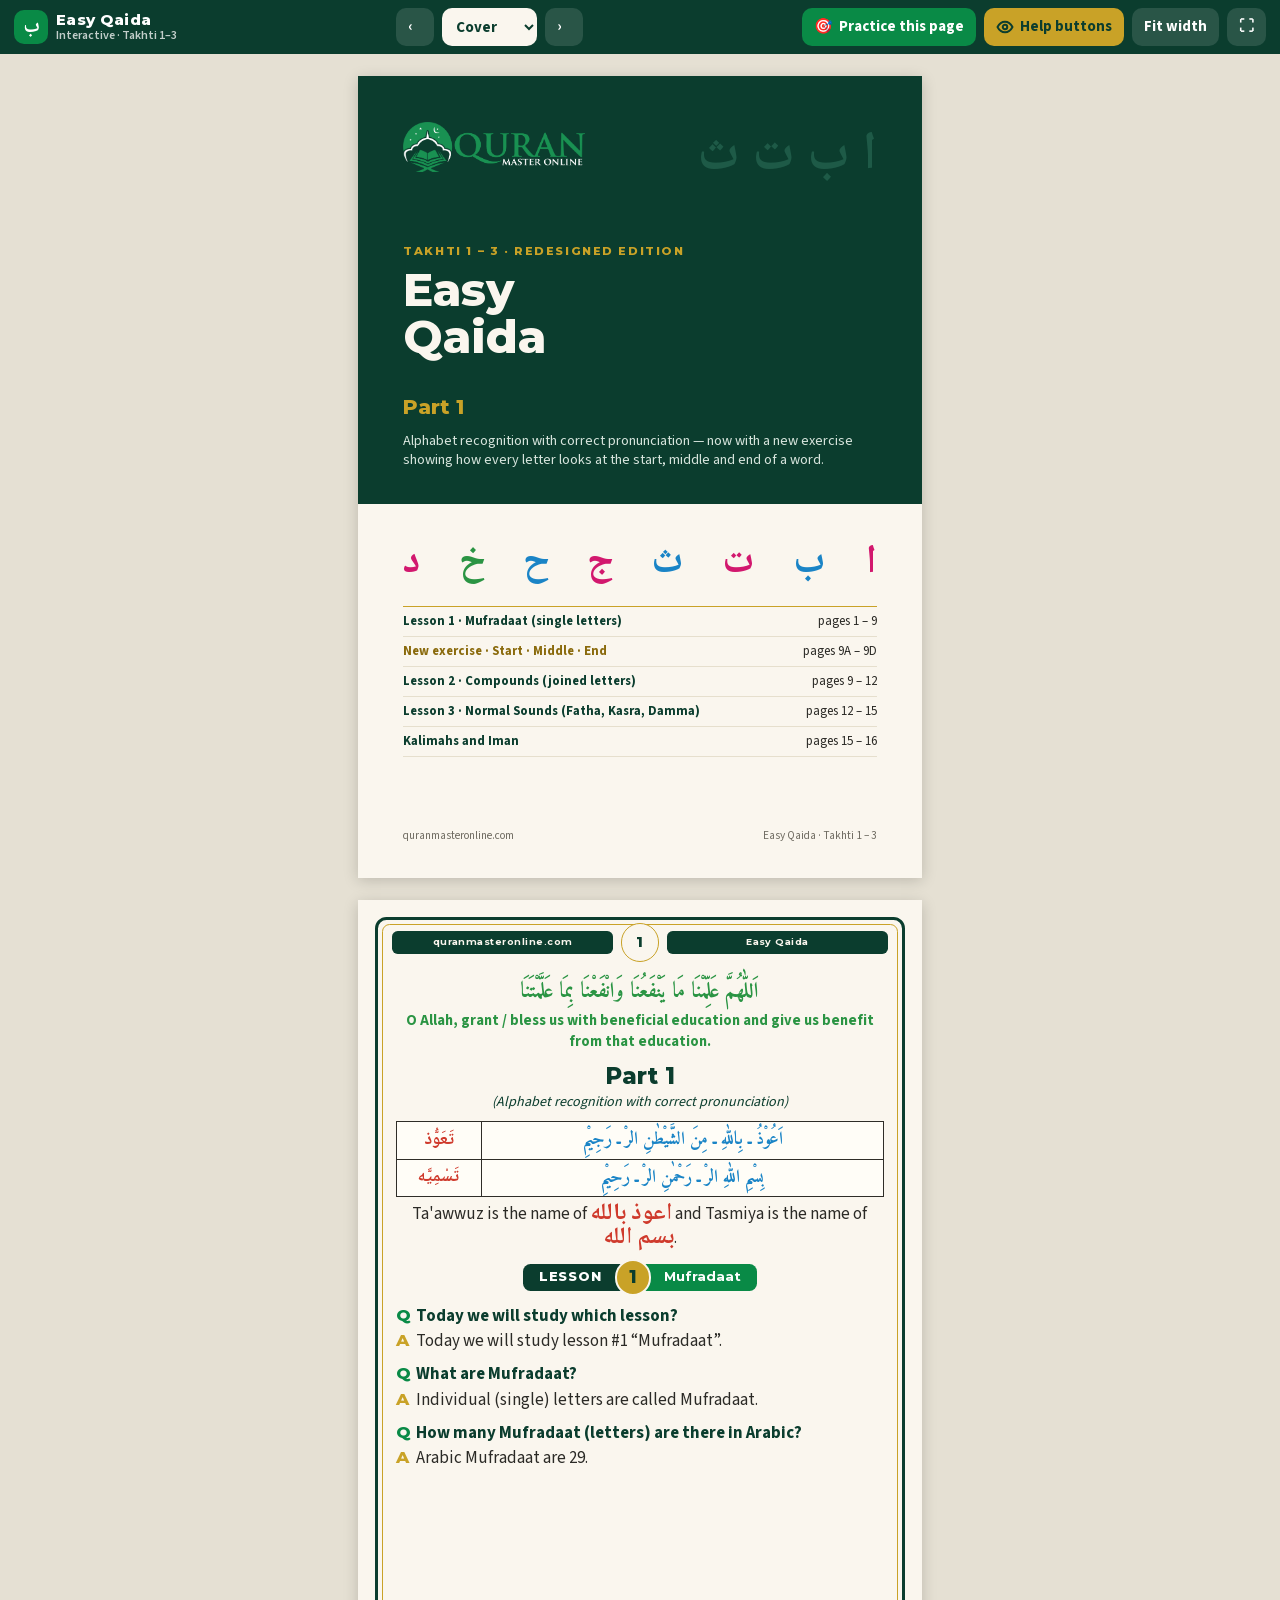
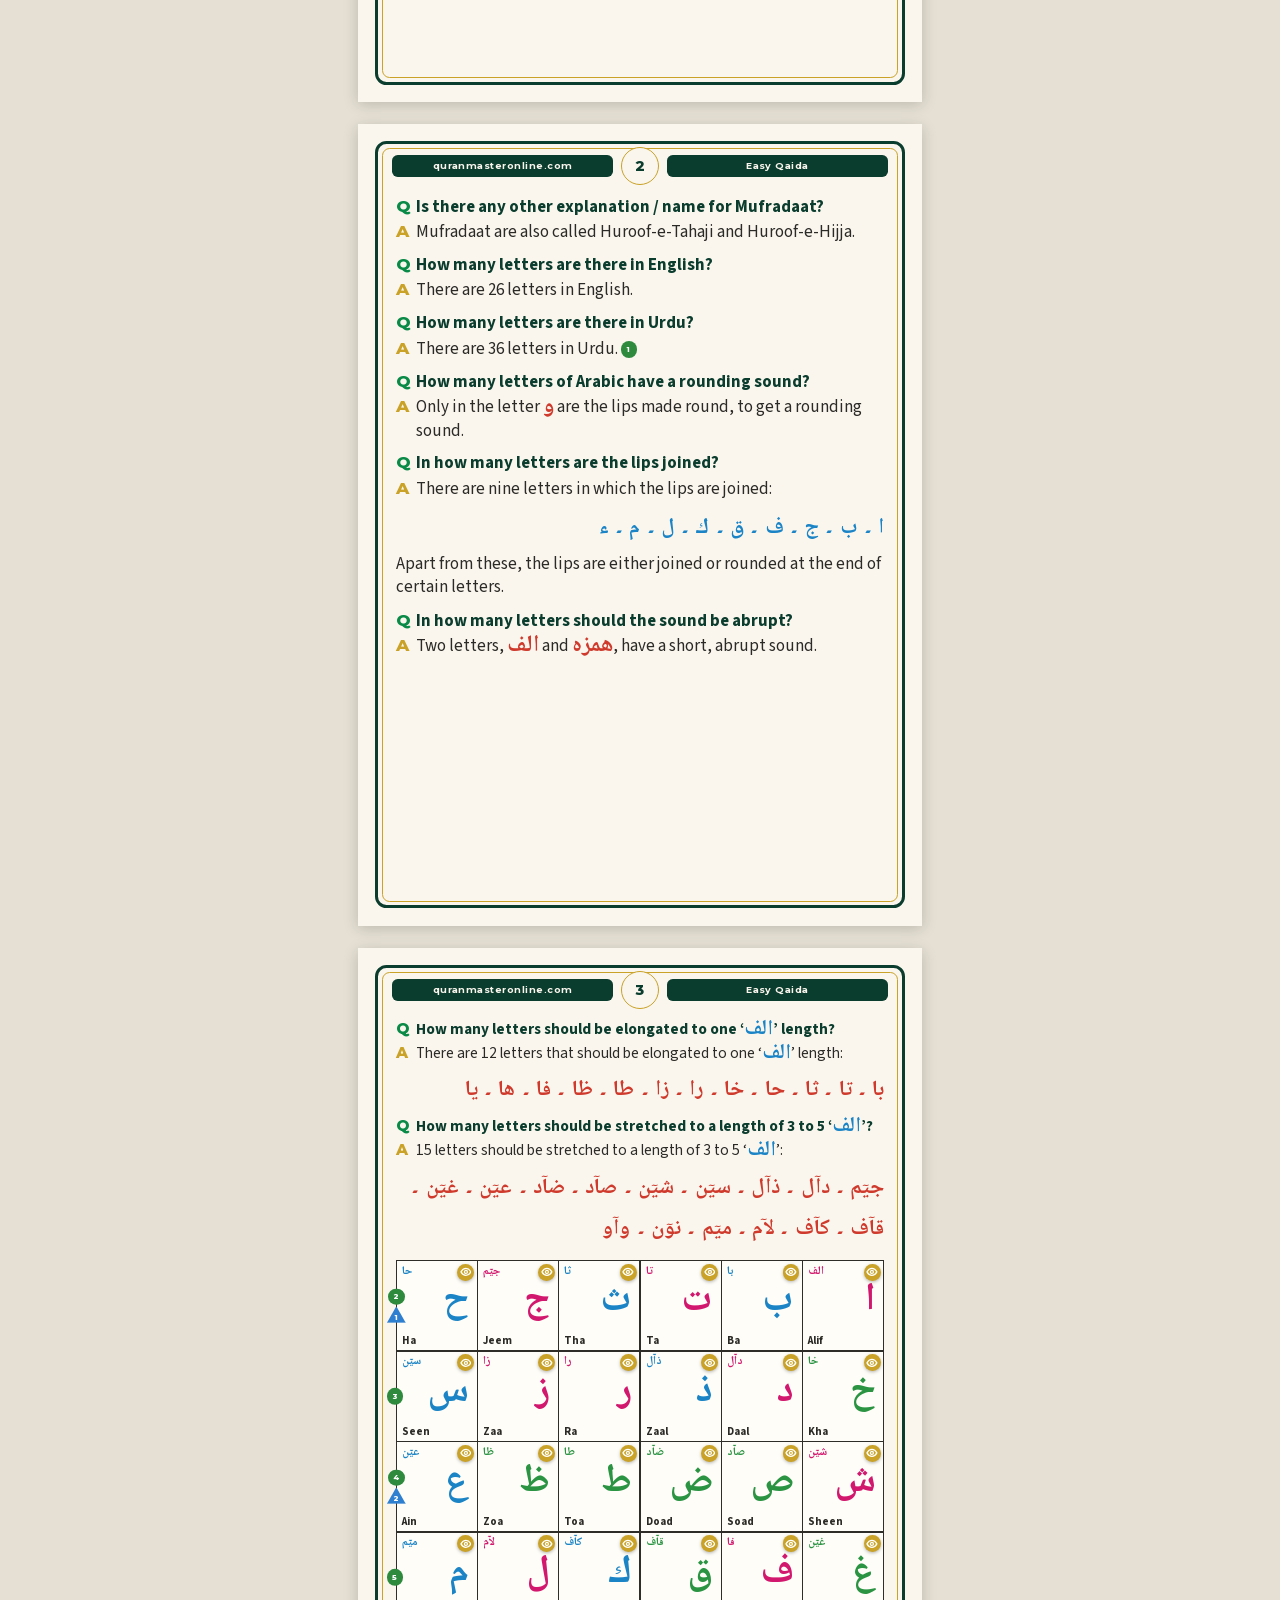
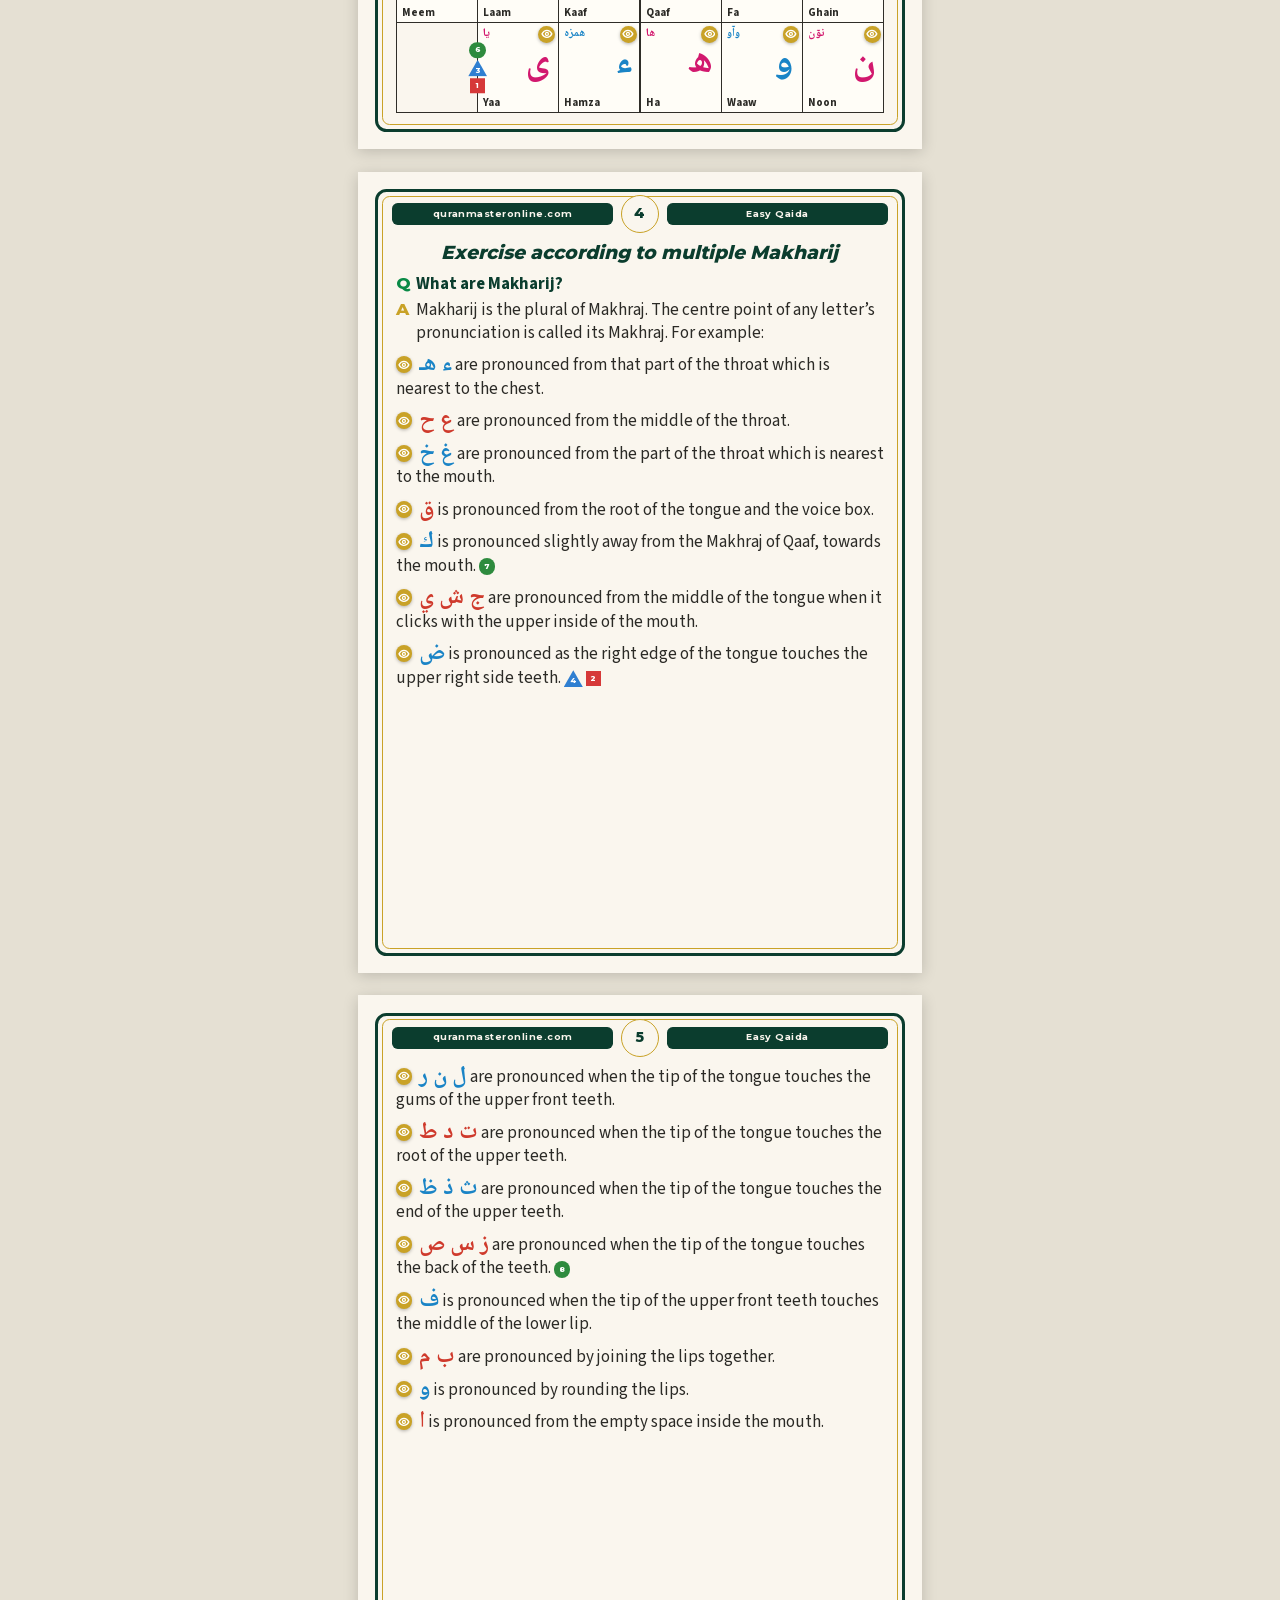
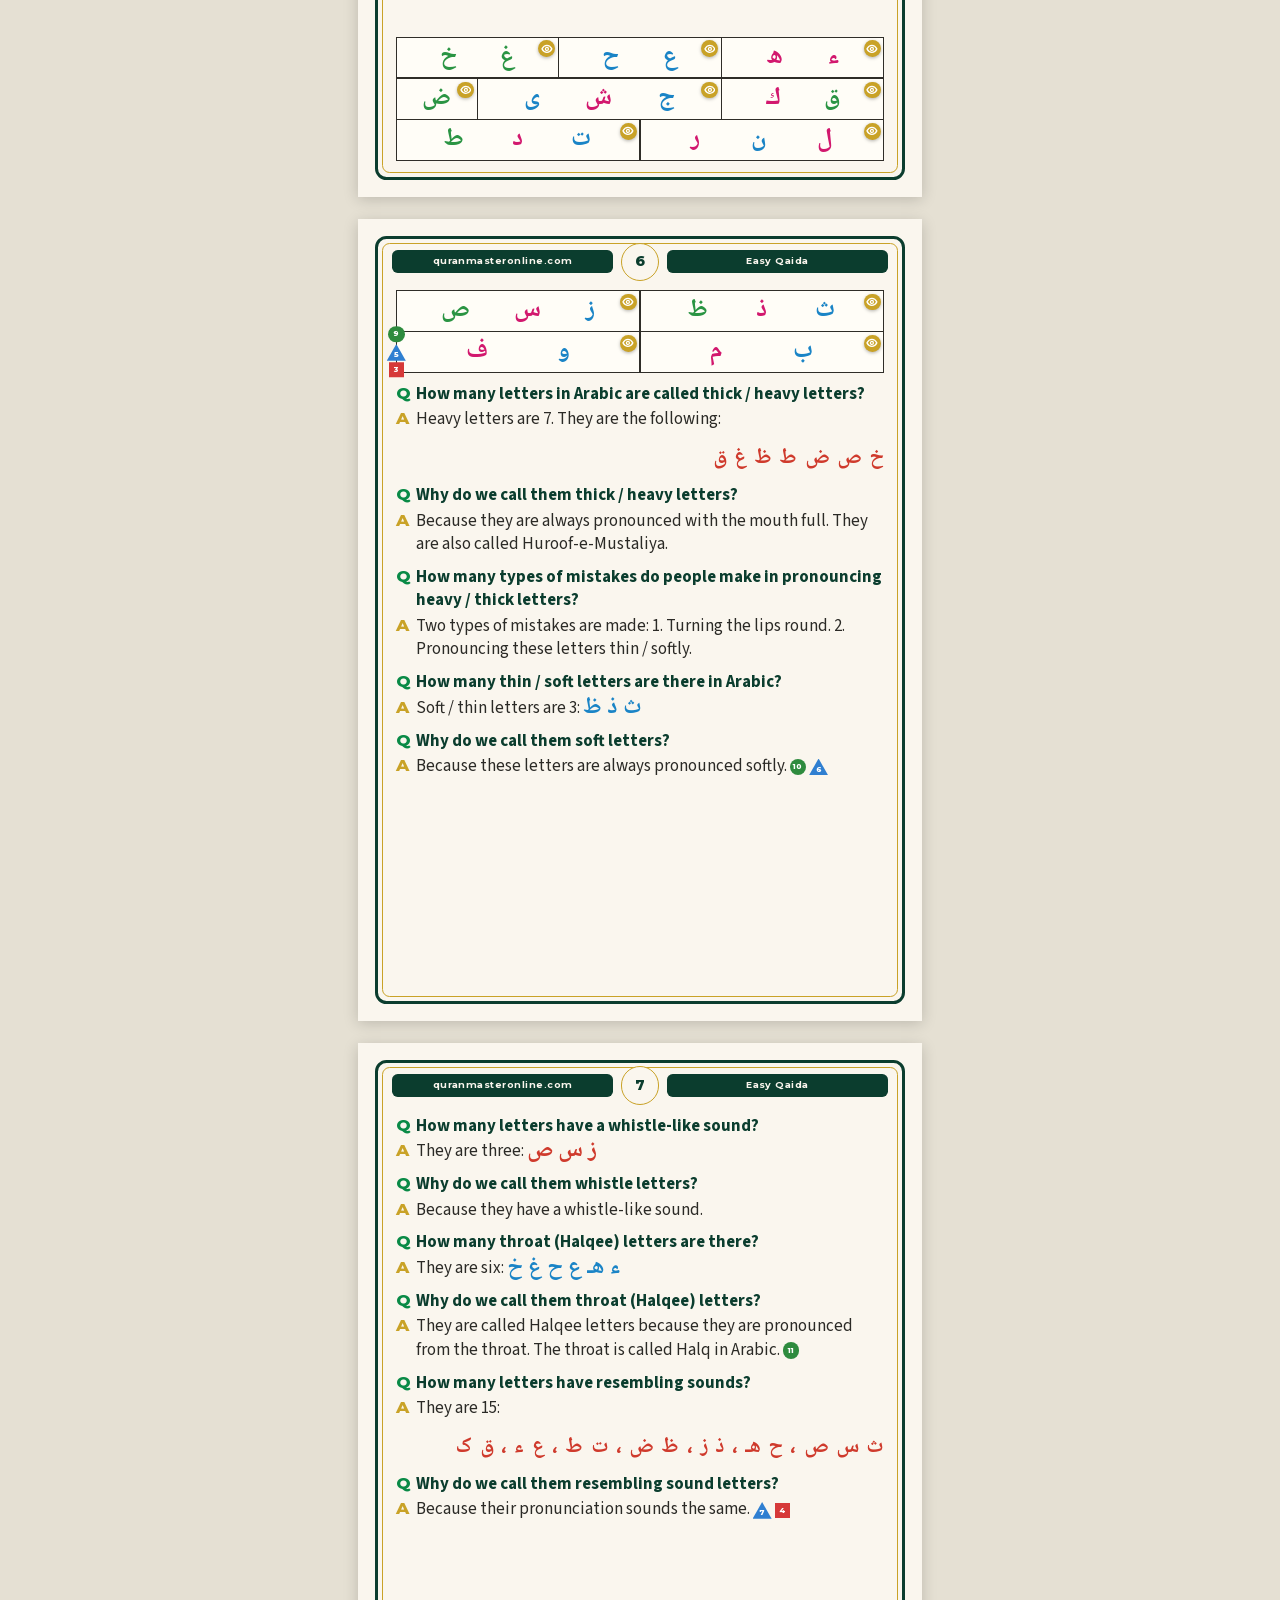
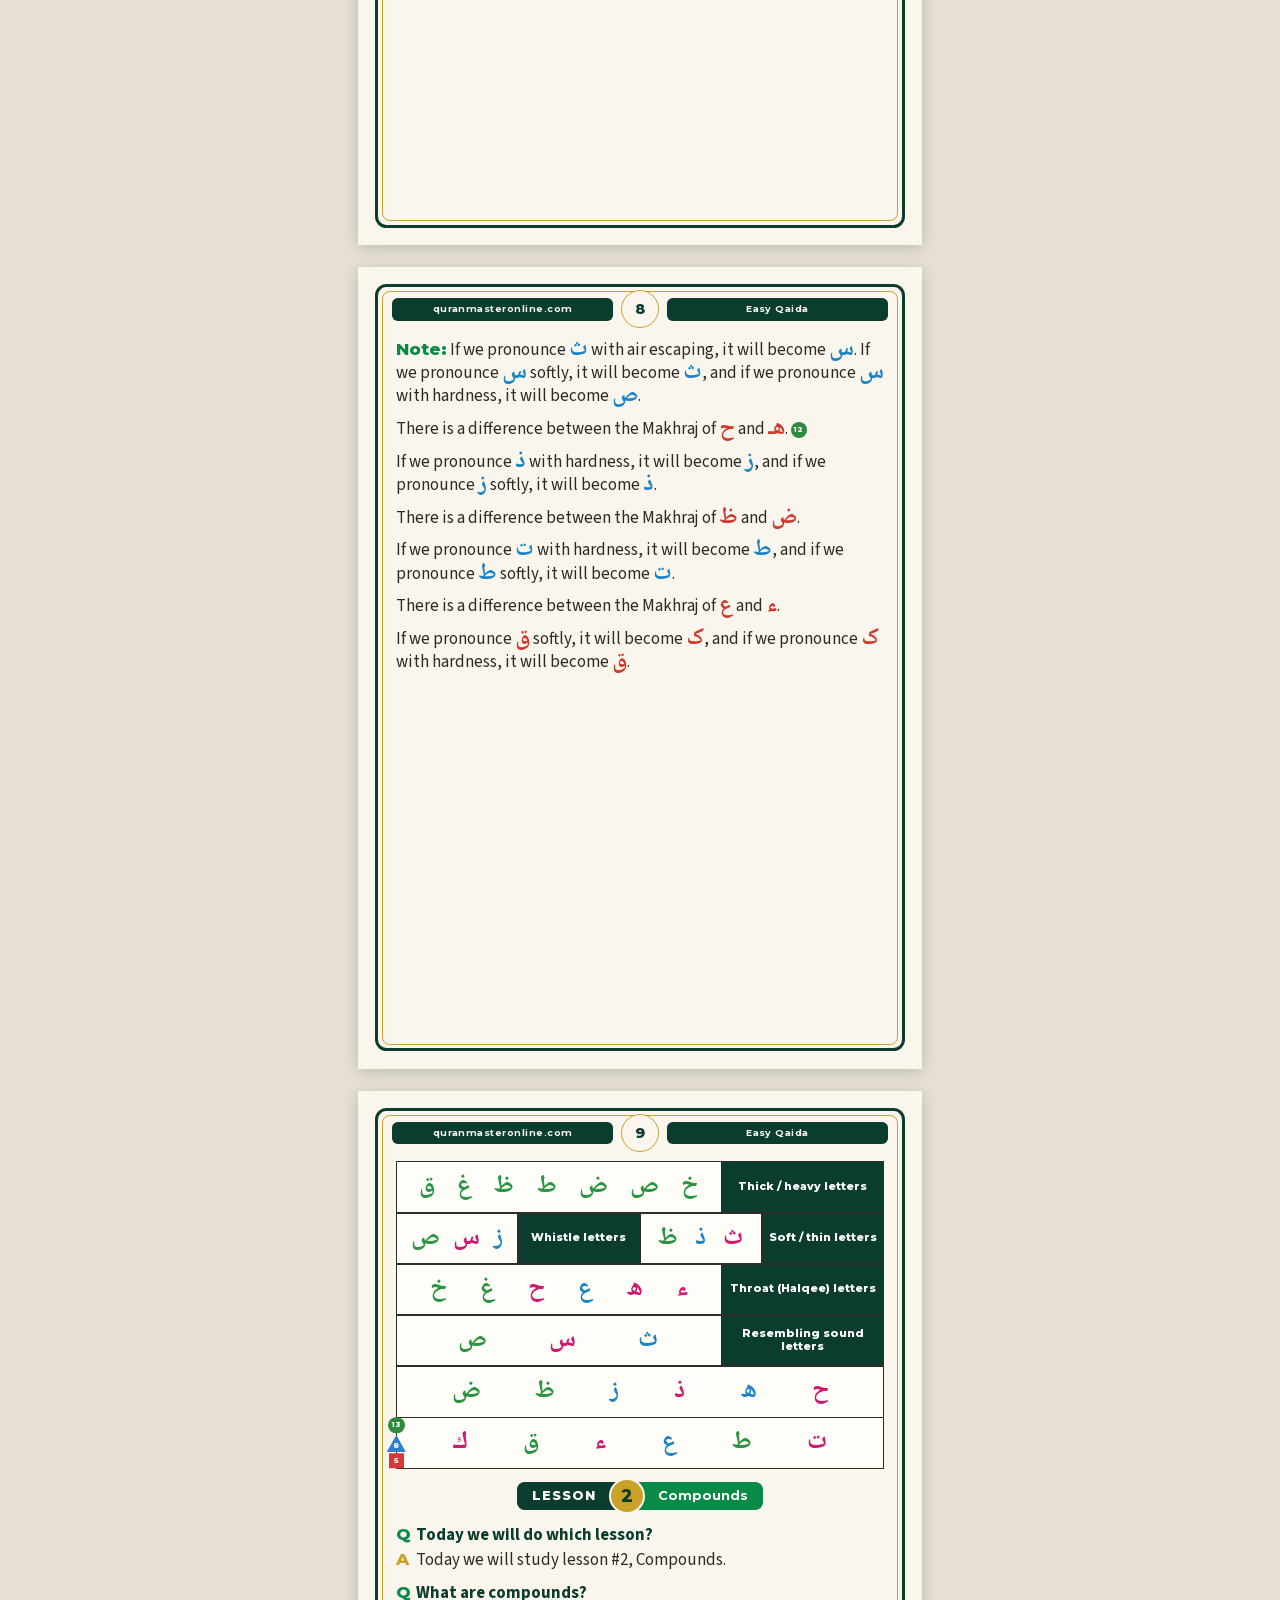
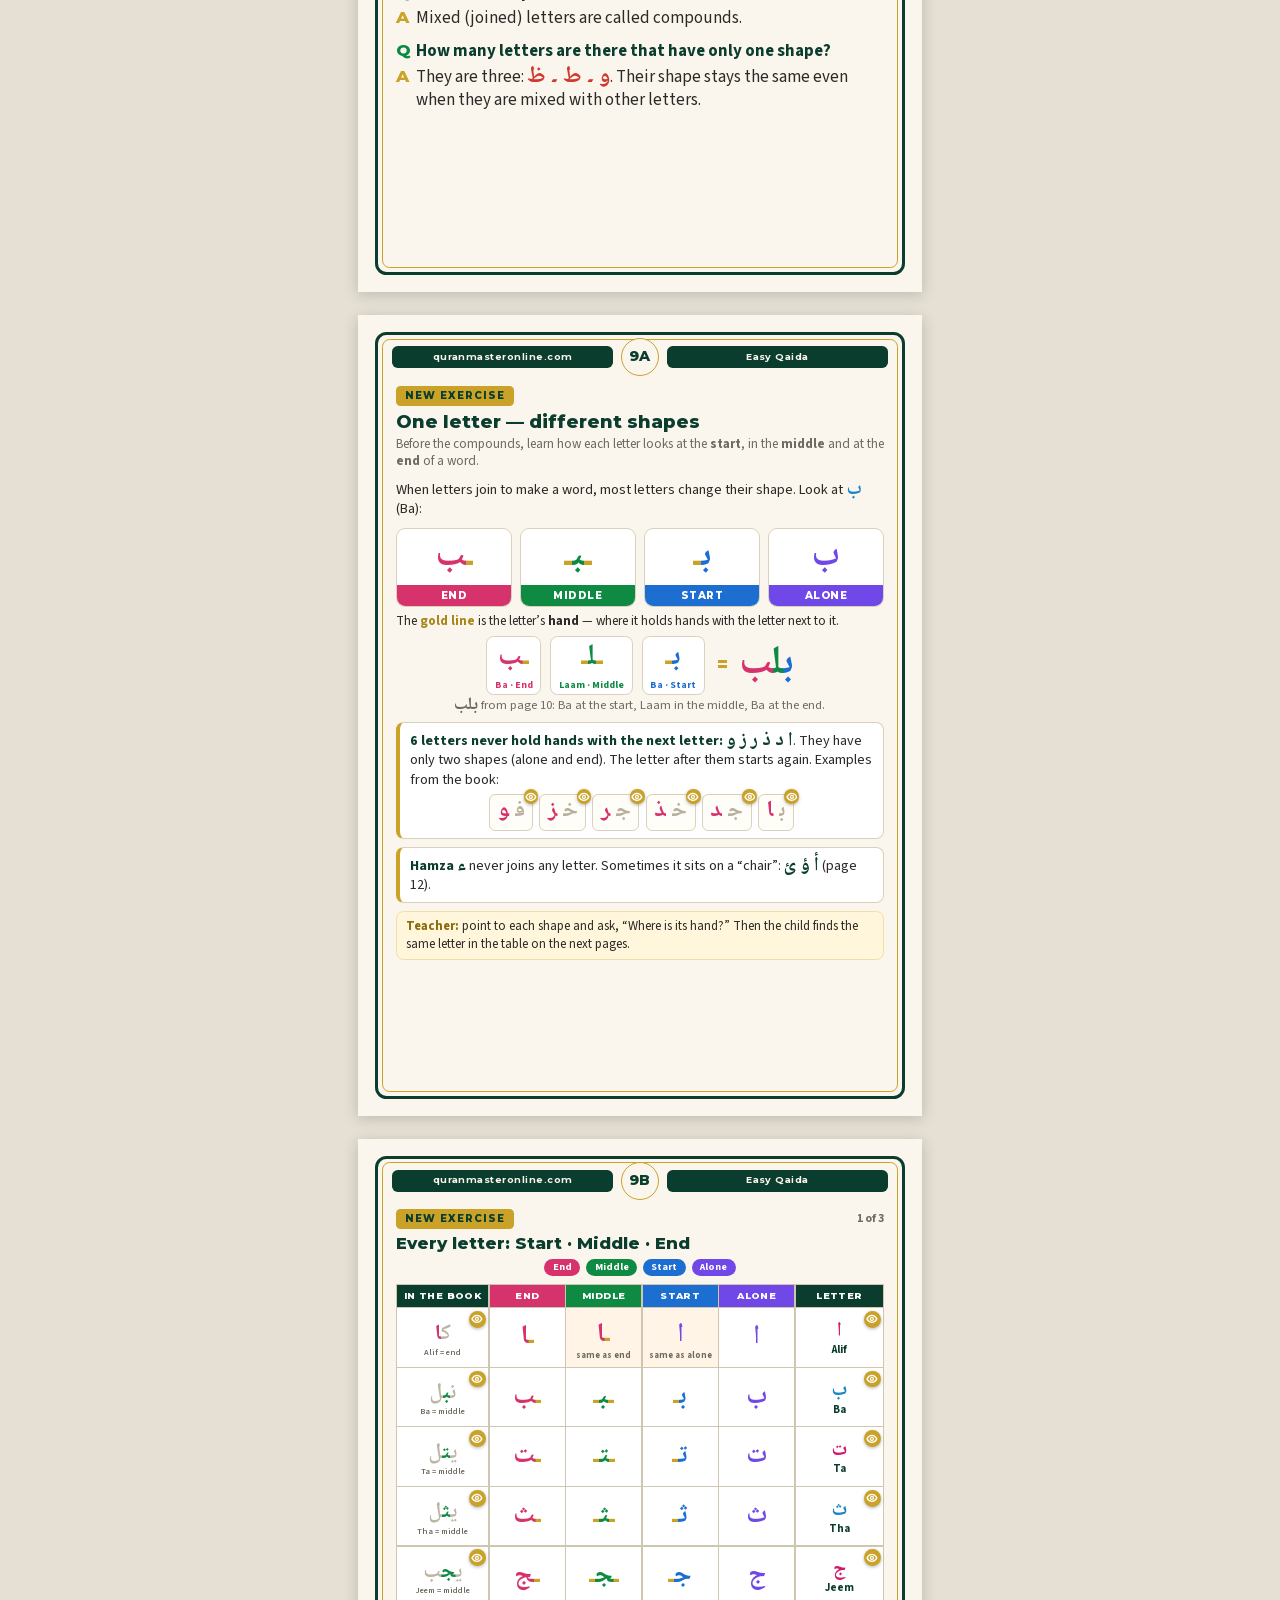
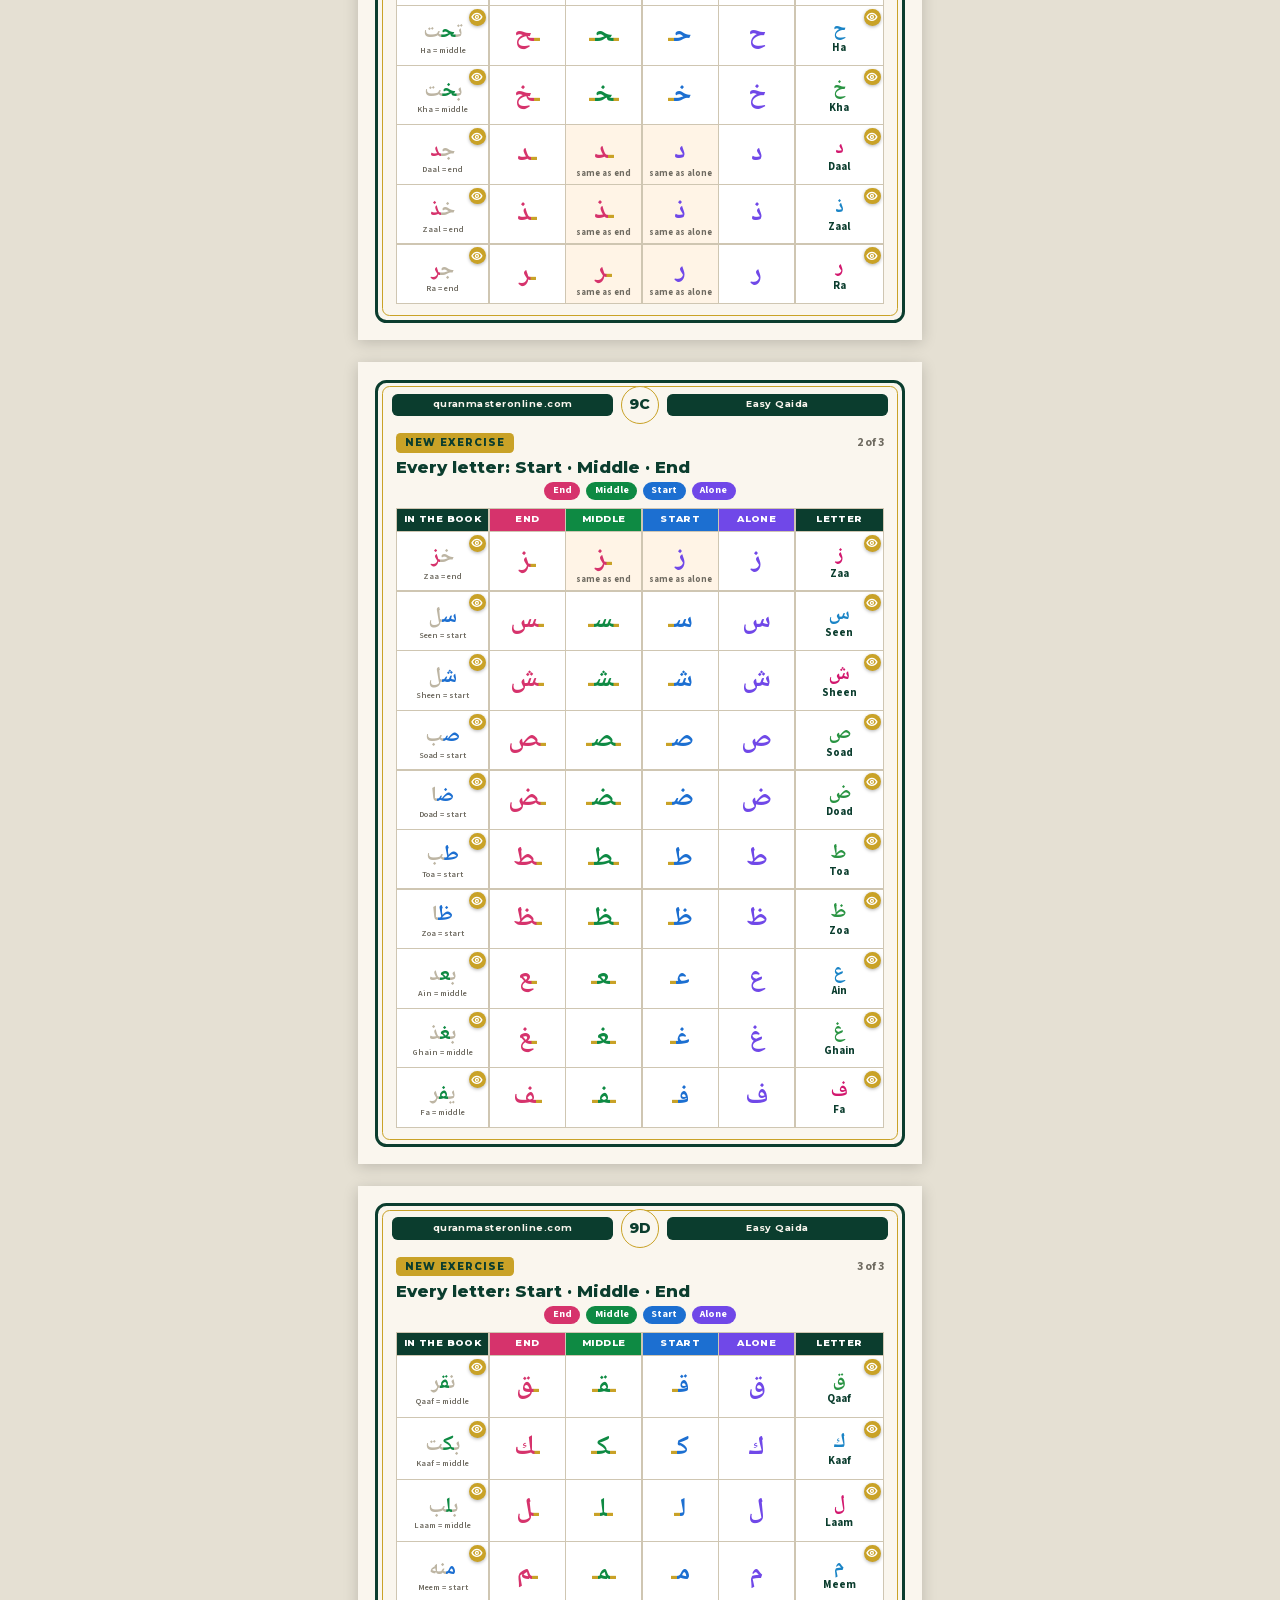
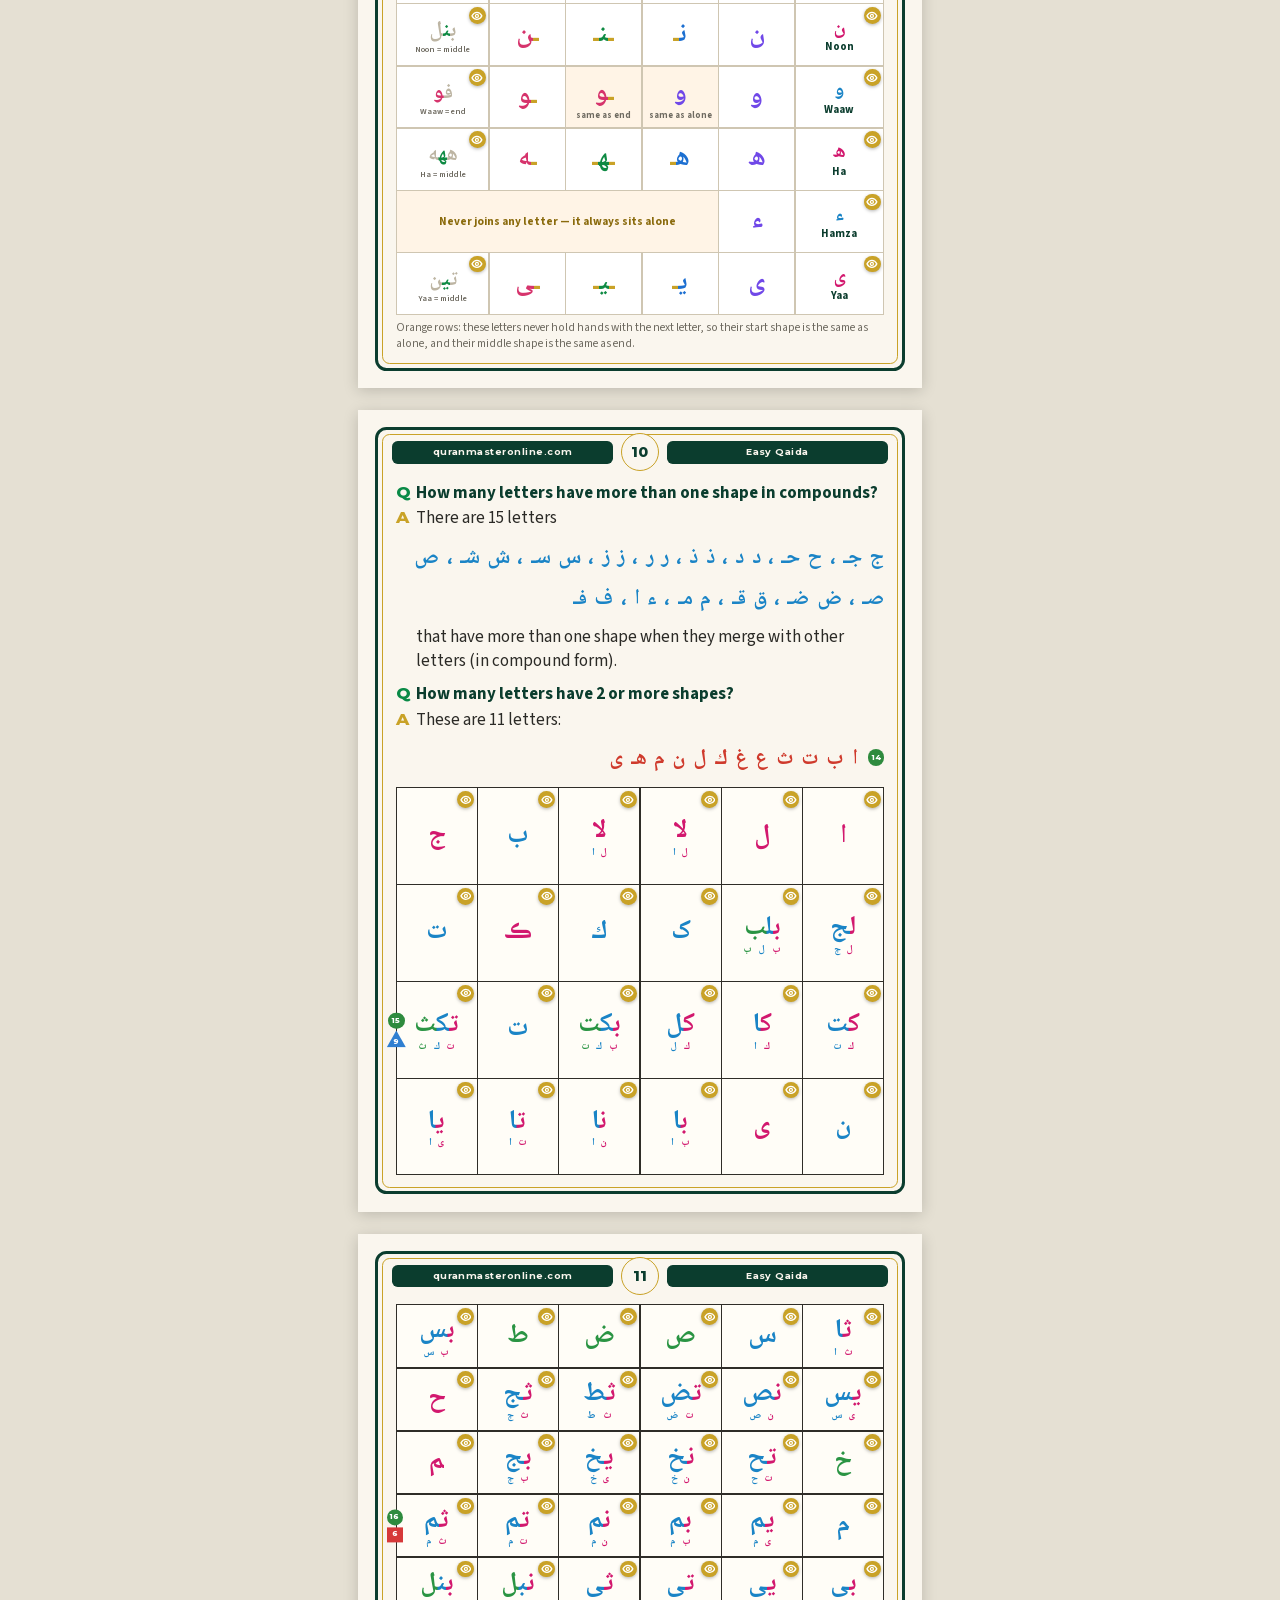
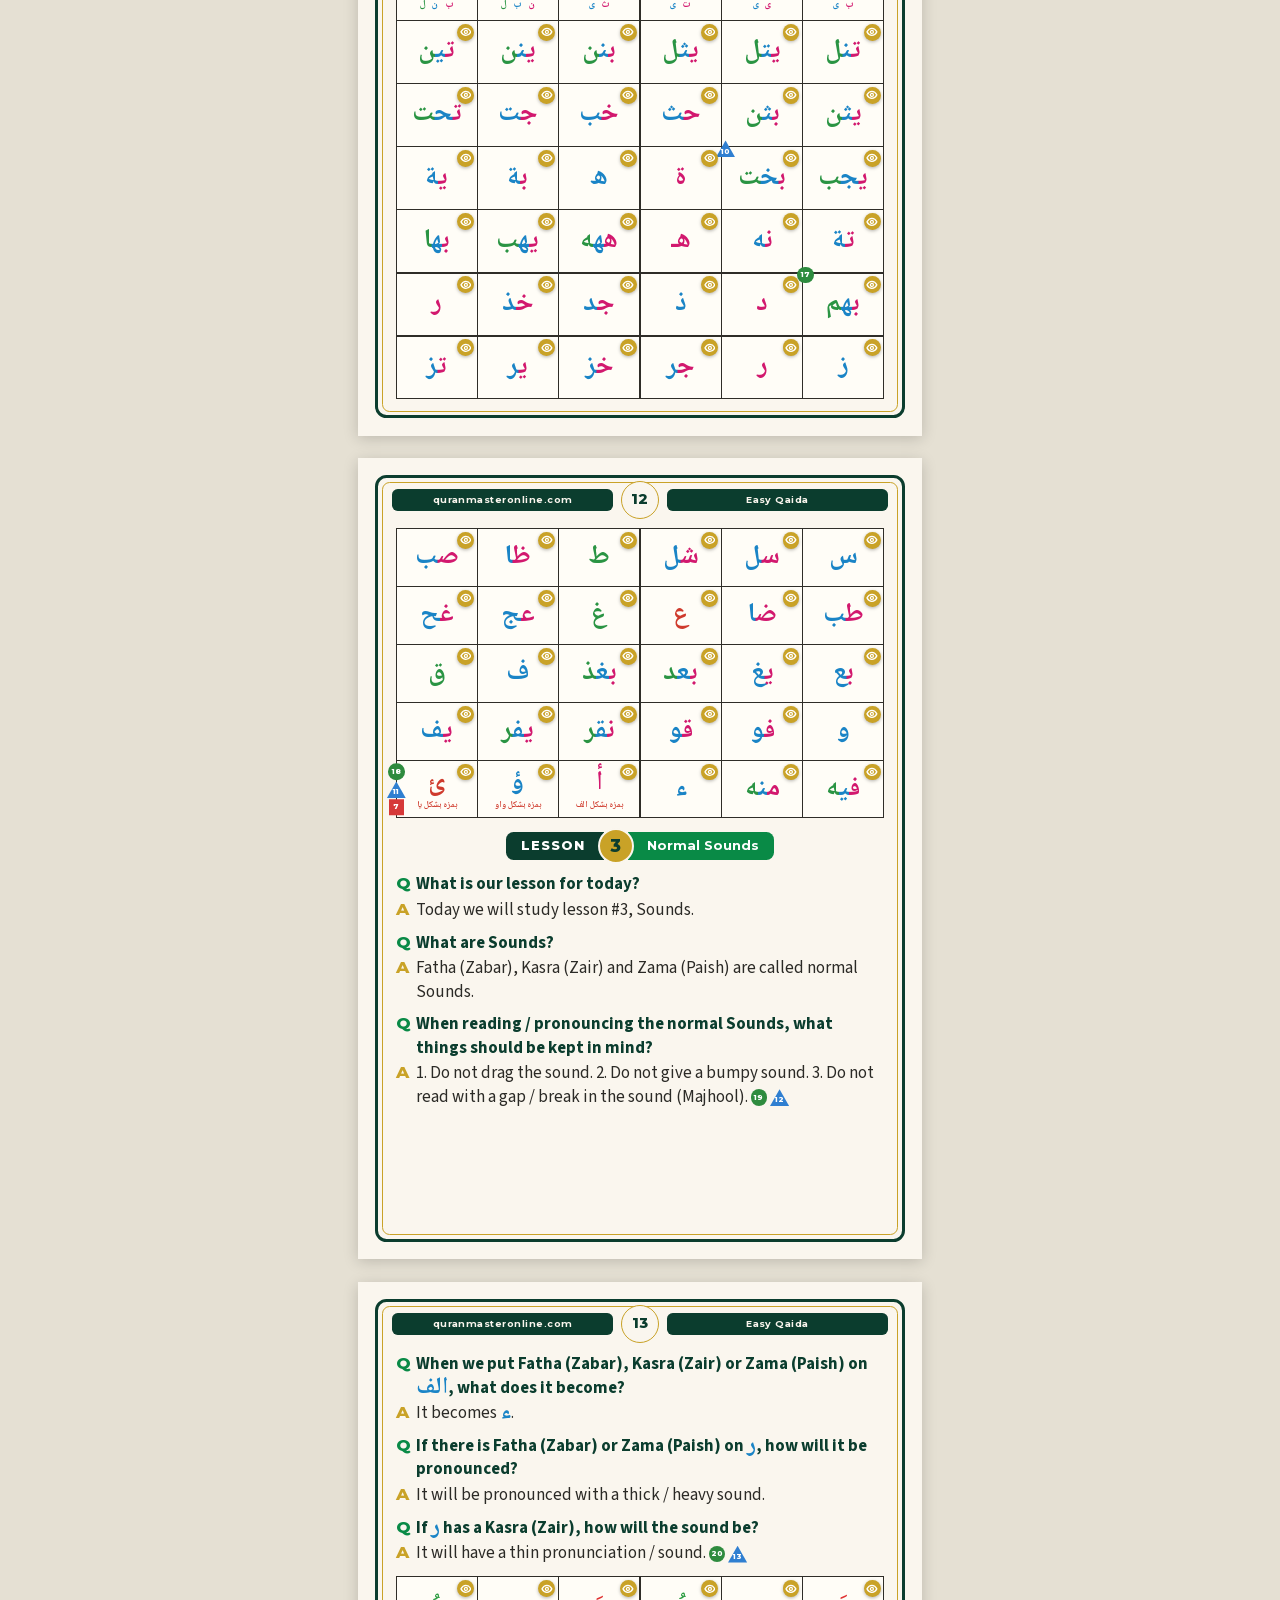
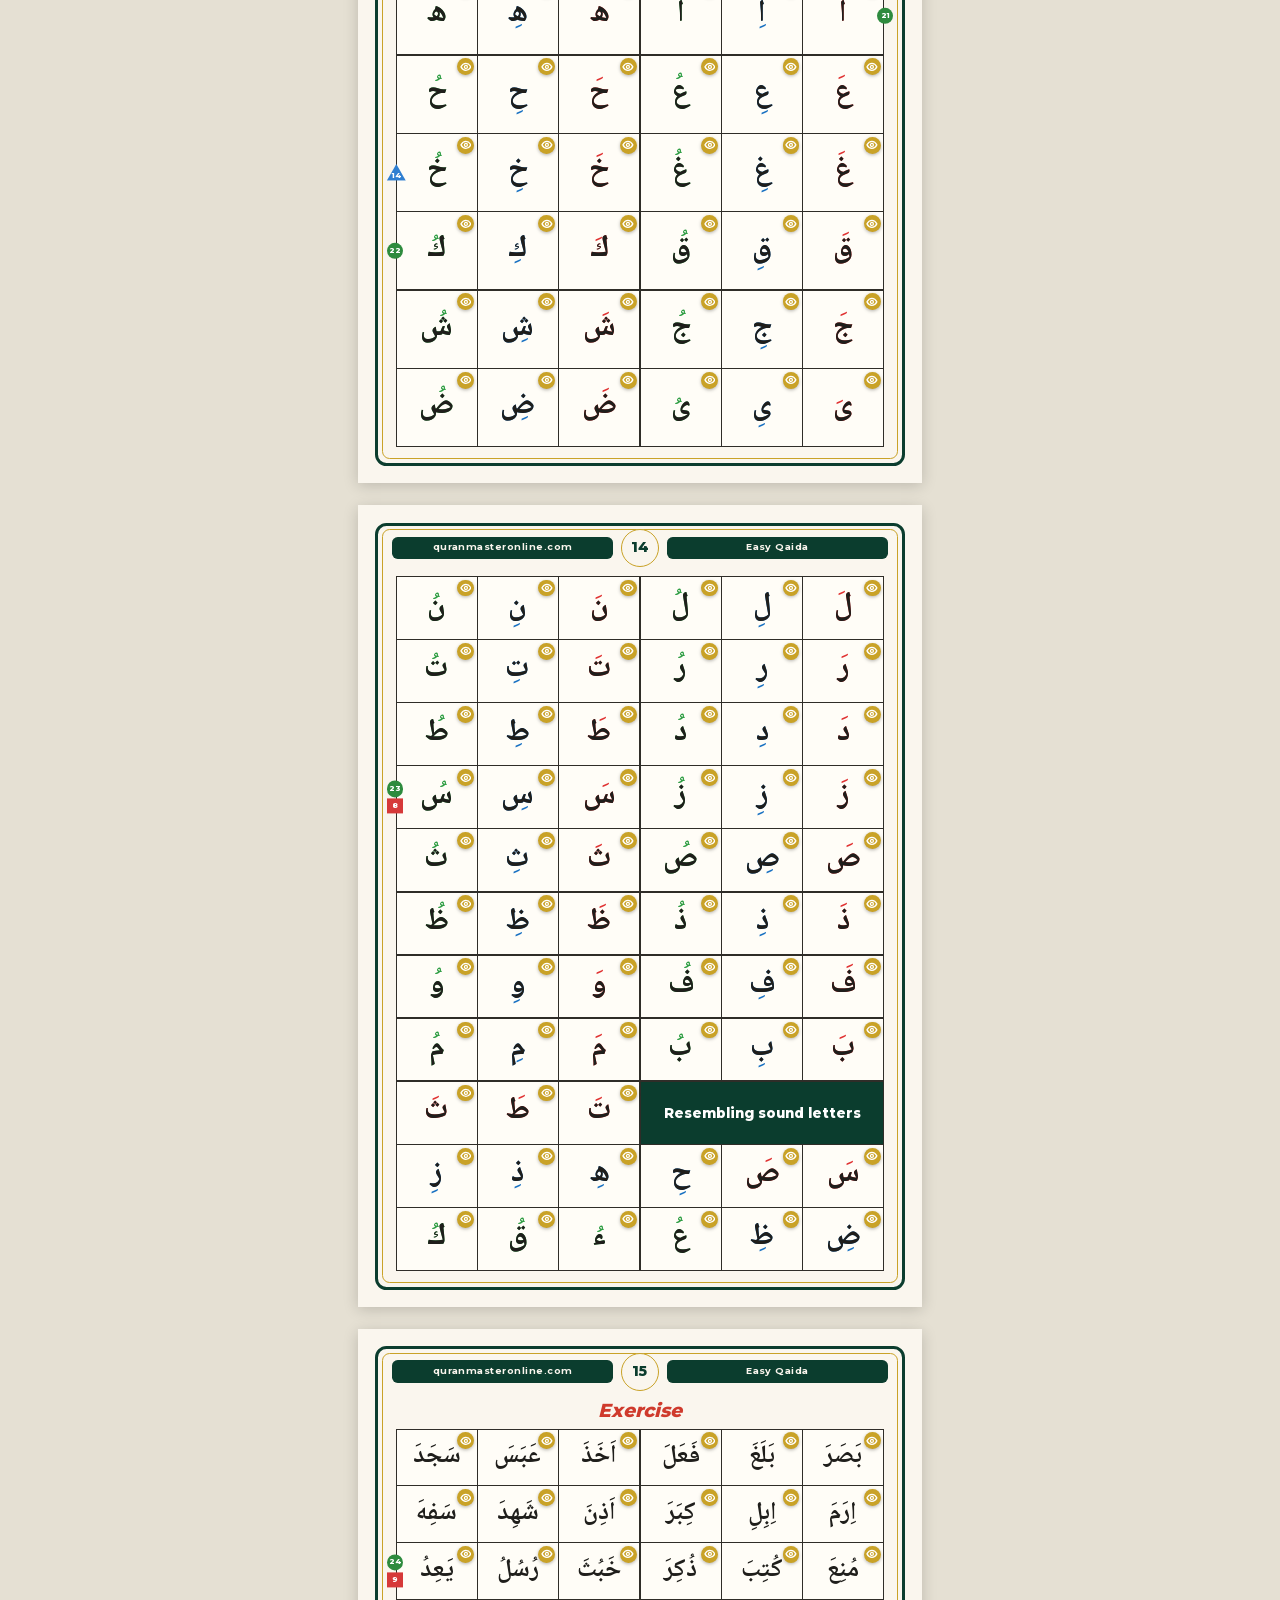
==== Easy Qaida Website/index.html @ 36062fbb "Add files via upload" ====
<!doctype html>
<html lang="en">
<head>
<meta charset="utf-8">
<title>Easy Qaida — Interactive</title>
<link href="fonts/fonts.css" rel="stylesheet">
<link href="practice.css?v=1111121757" rel="stylesheet">
<style>
@page{size:148mm 210mm;margin:0}
:root{
  --green:#098A46;--deep:#0B3D2E;--gold:#C9A227;--cream:#FAF6EE;--ink:#2B2A26;--muted:#6E6A60;--rule:#2F2D28;--paper:#FFFDF7;
  --P:#D2186E;--B:#1A84C6;--G:#2A9443;--R:#CF3A2C;
  --S:#1C6FD1;--M:#0E8A43;--E:#D6336C;--A:#7048E8;
  --hf:#E03131;--hk:#1971C2;--hd:#2F9E44;
}
*{box-sizing:border-box}
html,body{margin:0;padding:0}
body{font-family:'Source Sans 3',Arial,sans-serif;color:var(--ink);font-size:10.6pt;line-height:1.36;-webkit-print-color-adjust:exact;print-color-adjust:exact}
.page{width:148mm;height:210mm;position:relative;overflow:hidden;background:var(--cream);page-break-after:always;break-after:page}
.page:last-child{page-break-after:auto;break-after:auto}
.frame{position:absolute;inset:4.5mm;border:.8mm solid var(--deep);border-radius:3mm;pointer-events:none}
.frame::after{content:"";position:absolute;inset:1mm;border:.3mm solid var(--gold);border-radius:2mm}
.hdr{position:absolute;top:7.6mm;left:9mm;right:9mm;height:7mm;display:flex;align-items:center;gap:2mm}
.hdr .pill{flex:1;background:var(--deep);color:#FAF6EE;font-family:'Montserrat',sans-serif;font-weight:700;font-size:7pt;letter-spacing:.05em;text-align:center;border-radius:1.5mm;padding:1.25mm 0}
.hdr .no{min-width:10mm;height:10mm;padding:0 1.5mm;border-radius:5mm;background:var(--cream);border:.5mm solid var(--gold);display:grid;place-items:center;font-family:'Montserrat',sans-serif;font-weight:800;font-size:10.5pt;color:var(--deep)}
.body{position:absolute;top:18.5mm;left:10mm;right:10mm;bottom:9.5mm;display:flex;flex-direction:column;font-size:12.6pt;line-height:1.38}
.body.compact{font-size:10.6pt;line-height:1.36}
.body.mid{font-size:11.4pt}
p{margin:0}

/* text */
.qa{margin:0 0 2.2mm}
.q,.a{display:flex;align-items:baseline}
.q{font-weight:700;color:var(--deep)}
.q>span:last-child,.a>span:last-child{flex:1;min-width:0}
.l{flex:none;width:5.2mm;font-family:'Montserrat',sans-serif;font-weight:800;color:var(--green)}
.a .l{color:var(--gold)}
.a{margin-top:.3mm}
.ind{padding-left:5.2mm}
.ar{font-family:'Noto Naskh Arabic',serif;font-weight:700;direction:rtl;unicode-bidi:isolate;font-size:1.38em;line-height:1}
.arl{font-family:'Noto Naskh Arabic',serif;font-weight:700;direction:rtl;font-size:16pt;line-height:1.75;text-align:right;margin:0 0 1.4mm;word-spacing:.6mm}
.mx{margin:0 0 2.4mm}
.title{font-family:'Montserrat',sans-serif;font-weight:800;color:var(--deep);text-align:center;font-size:14pt;line-height:1.2}
.subt{font-style:italic;text-align:center;color:var(--deep);font-size:10.5pt;margin-top:.6mm}
.note-h{font-family:'Montserrat',sans-serif;font-weight:800;color:var(--green)}
.rel{font-family:'Amiri',serif;font-weight:700;direction:rtl;text-align:center;color:var(--deep);font-size:19.5pt;line-height:2.15}
.tr{font-size:12pt;text-align:left;margin:.5mm 0 3mm}
.kh{display:block;margin:2.6mm auto 0;width:max-content;background:var(--deep);color:var(--gold);font-family:'Montserrat',sans-serif;font-weight:800;letter-spacing:.08em;font-size:9.6pt;padding:1.3mm 5mm;border-radius:2mm}
.orn{text-align:center;color:var(--gold);font-size:13pt;letter-spacing:2mm;margin-top:3mm}

/* lesson banner */
.lesson{display:flex;align-items:center;justify-content:center;margin:2.4mm 0 2.2mm}
.lw{background:var(--deep);color:#fff;font-family:'Montserrat',sans-serif;font-weight:800;font-size:9.6pt;padding:1.3mm 5mm 1.3mm 4mm;border-radius:2mm 0 0 2mm;letter-spacing:.07em;text-transform:uppercase}
.ln{width:9.5mm;height:9.5mm;border-radius:50%;background:var(--gold);color:var(--deep);font-family:'Montserrat',sans-serif;font-weight:800;font-size:13pt;display:grid;place-items:center;margin:0 -1.6mm;position:relative;z-index:1;border:.7mm solid var(--cream)}
.lt{background:var(--green);color:#fff;font-family:'Montserrat',sans-serif;font-weight:700;font-size:9.6pt;padding:1.3mm 4mm 1.3mm 5mm;border-radius:0 2mm 2mm 0}

/* progress markers (as in the book) */
.mk{display:inline-grid;place-items:center;font-family:'Montserrat',sans-serif;font-weight:800;color:#fff;font-size:5.6pt;line-height:1;vertical-align:middle;margin-left:.8mm}
.mk.g{width:4.3mm;height:4.3mm;border-radius:50%;background:#2E8B3E}
.mk.b{width:5mm;height:4.4mm;background:#2F7FD1;clip-path:polygon(50% 0,100% 100%,0 100%);padding-top:1.3mm}
.mk.r{width:4mm;height:4mm;background:#D63939}
.mks{position:absolute;display:flex;flex-direction:column;align-items:center;gap:.4mm;z-index:3;line-height:1}
.mks .mk{margin:0}
.mks.L{left:-2.6mm;top:50%;transform:translateY(-50%)}
.mks.R{right:-2.6mm;top:50%;transform:translateY(-50%)}
.mks.TL{left:-1.6mm;top:-1.8mm;flex-direction:row}
.mks.TR{right:-1.6mm;top:-1.8mm;flex-direction:row}

/* grids */
.grid{display:grid;direction:rtl;gap:.4mm;background:var(--rule);border:.4mm solid var(--rule);grid-auto-rows:1fr}
.cell{background:var(--paper);position:relative;min-width:0}
.cell.empty{background:var(--cream)}
.lc .un{position:absolute;top:.4mm;left:1.3mm;font-family:'Noto Naskh Arabic',serif;font-weight:700;font-size:8.6pt;line-height:1.5}
.lc .bg{position:absolute;right:2mm;top:46%;transform:translateY(-50%);font-family:'Noto Naskh Arabic',serif;font-weight:700;font-size:29pt;line-height:1}
.lc .en{position:absolute;left:1.3mm;bottom:.5mm;font-weight:700;font-size:8.2pt;color:var(--ink)}
.cc{display:flex;flex-direction:column;align-items:center;justify-content:center}
.cc .w{font-family:'Noto Naskh Arabic',serif;font-weight:700;font-size:20pt;line-height:1.3;display:flex;direction:rtl}
.cc .w span{white-space:pre}
.cc .sm{font-family:'Noto Naskh Arabic',serif;font-weight:700;font-size:7.6pt;line-height:1.1;direction:rtl;word-spacing:1.2mm;margin-top:-.6mm}
.cc .cap{font-family:'Noto Naskh Arabic',serif;font-weight:600;font-size:6.6pt;color:var(--R);direction:rtl;line-height:1.2}
.hc .hg{position:absolute;inset:0;display:flex;align-items:center;justify-content:center;font-family:'Noto Naskh Arabic',serif;font-weight:700;font-size:23pt;line-height:1}
.hc .hg.base{color:#1F1E1B}
.wc{display:flex;align-items:center;justify-content:center;font-family:'Noto Naskh Arabic',serif;font-weight:700;font-size:18.5pt;line-height:1;color:#1F1E1B}
.label{background:var(--deep);color:#fff;font-family:'Montserrat',sans-serif;font-weight:800;font-size:8pt;display:flex;align-items:center;justify-content:center;text-align:center;padding:0 1.5mm;line-height:1.2}
.lets{display:flex;align-items:center;justify-content:space-evenly;font-family:'Noto Naskh Arabic',serif;font-weight:700;font-size:19pt;line-height:1;direction:rtl}
.mtab{display:grid;direction:rtl;gap:.4mm;background:var(--rule);border:.4mm solid var(--rule)}
.mtab .cell{display:flex;align-items:center;justify-content:space-evenly;font-family:'Noto Naskh Arabic',serif;font-weight:700;font-size:19pt;line-height:1.55;direction:rtl}
.t1{display:grid;grid-template-columns:1fr 22mm;direction:rtl;gap:.4mm;background:var(--rule);border:.4mm solid var(--rule);margin:2.4mm 0 1.6mm}
.t1 .cell{display:flex;align-items:center;justify-content:center;padding:0 1.5mm}
.t1 .k{font-family:'Noto Naskh Arabic',serif;font-weight:700;color:var(--R);font-size:13pt;line-height:1.9}
.t1 .v{font-family:'Amiri',serif;font-weight:700;color:var(--B);font-size:13.4pt;line-height:2;direction:rtl}

/* new exercise pages */
.new{display:inline-block;background:var(--gold);color:var(--deep);font-family:'Montserrat',sans-serif;font-weight:800;font-size:7.4pt;letter-spacing:.1em;padding:.8mm 2.4mm;border-radius:1.2mm;text-transform:uppercase}
.exh{font-family:'Montserrat',sans-serif;font-weight:800;color:var(--deep);font-size:13.6pt;line-height:1.15;margin-top:1.4mm}
.exs{color:var(--muted);font-size:9.8pt;margin-top:.6mm}
.hand{color:var(--gold)}
.g4{display:flex;direction:rtl;gap:2mm;margin:2.4mm 0 1.2mm}
.sb{flex:1;background:#fff;border:.35mm solid #D9D1BC;border-radius:2.4mm;overflow:hidden;text-align:center;direction:ltr}
.sb .gl{font-family:'Noto Naskh Arabic',serif;font-weight:700;font-size:27pt;line-height:1.55;display:flex;justify-content:center;direction:rtl}
.sb .lb{color:#fff;font-family:'Montserrat',sans-serif;font-weight:800;font-size:7.6pt;padding:.9mm 0;letter-spacing:.05em;text-transform:uppercase}
.c-S{color:var(--S)}.c-M{color:var(--M)}.c-E{color:var(--E)}.c-A{color:var(--A)}
.b-S{background:var(--S)}.b-M{background:var(--M)}.b-E{background:var(--E)}.b-A{background:var(--A)}
.box{background:#fff;border:.35mm solid #D9D1BC;border-left:1.2mm solid var(--gold);border-radius:2mm;padding:2mm 2.6mm;margin-top:2mm}
.box b{color:var(--deep)}
.tip{background:#FFF6DB;border:.3mm solid #F0DFA6;border-radius:2mm;padding:1.6mm 2.4mm;margin-top:2mm;font-size:9.6pt}
.tip b{color:#8A6A0C}
.ew{display:flex;align-items:center;justify-content:center;gap:3mm;direction:rtl;margin-top:1.6mm}
.ew .wd{font-family:'Noto Naskh Arabic',serif;font-weight:700;font-size:30pt;line-height:1.4;display:flex;direction:rtl}
.ew .eq{font-family:'Montserrat',sans-serif;font-weight:800;color:var(--gold);font-size:14pt}
.ew .pcs{display:flex;gap:2.4mm;direction:rtl}
.ew .pc{display:flex;flex-direction:column;align-items:center;background:#fff;border:.35mm solid #D9D1BC;border-radius:2mm;padding:0 2mm .8mm}
.ew .pc .gl{font-family:'Noto Naskh Arabic',serif;font-weight:700;font-size:22pt;line-height:1.45;display:flex;direction:rtl}
.ew .pc small{font-size:7.4pt;font-weight:700;line-height:1.1}
.njrow{display:flex;direction:rtl;gap:1.6mm;margin-top:1.4mm;flex-wrap:wrap;justify-content:center}
.nj{background:var(--paper);border:.3mm solid #D9D1BC;border-radius:1.6mm;padding:0 2mm;text-align:center;font-family:'Noto Naskh Arabic',serif;font-weight:700;font-size:17pt;line-height:1.5;display:flex;gap:1.5mm;align-items:center;direction:rtl}
.nj .d{color:#B8B09E}
.legend{display:flex;direction:rtl;gap:1.6mm;flex-wrap:wrap;justify-content:center;margin-top:1.4mm}
.legend span{color:#fff;font-weight:700;font-size:7.6pt;padding:.5mm 2.2mm;border-radius:99px}
.st{display:grid;grid-template-columns:23mm repeat(4,1fr) 24mm;direction:rtl;gap:.35mm;background:#CFC6B2;border:.35mm solid #CFC6B2;margin-top:2mm;flex:1;grid-auto-rows:auto}
.st .th{background:var(--deep);color:#fff;font-family:'Montserrat',sans-serif;font-weight:800;font-size:7pt;text-align:center;padding:1.2mm .5mm;letter-spacing:.04em;text-transform:uppercase;direction:ltr}
.st .th.S{background:var(--S)}.st .th.M{background:var(--M)}.st .th.E{background:var(--E)}.st .th.A{background:var(--A)}
.st .td{background:#fff;display:flex;align-items:center;justify-content:center;min-height:0}
.st .nm{flex-direction:column;direction:ltr;gap:0}
.st .nm .ar{font-size:15pt;line-height:1.25}
.st .nm b{font-size:8.2pt;color:var(--deep);line-height:1.1}
.st .gl{font-family:'Noto Naskh Arabic',serif;font-weight:700;font-size:20pt;line-height:1.5;display:flex;direction:rtl}
.st .same{flex-direction:column;gap:0}
.st .same small{font-size:6.4pt;color:var(--muted);font-weight:700;line-height:1;margin-top:-1mm}
.st .na{color:#B8B09E;font-size:9pt}
.st .exw{font-family:'Noto Naskh Arabic',serif;font-weight:700;font-size:16pt;line-height:1.5;display:flex;direction:rtl}
.st .exw .dim{color:#BDB5A3}
.st .td.ex{flex-direction:column}
.st .td.ex small{font-size:6.2pt;color:var(--muted);font-weight:600;line-height:1;margin-top:-.8mm}
.st .td.nj6{background:#FFF4E6}

/* cover */
.cover{background:var(--cream)}
.cover .band{position:absolute;left:0;right:0;top:0;height:112mm;background:var(--deep)}
.cover .band .k{position:absolute;left:12mm;top:44mm;font-family:'Montserrat',sans-serif;font-weight:800;font-size:8.4pt;letter-spacing:.14em;color:var(--gold);text-transform:uppercase}
.cover .band h1{position:absolute;left:12mm;top:50mm;margin:0;font-family:'Montserrat',sans-serif;font-weight:800;font-size:34pt;line-height:1.02;color:#FAF6EE}
.cover .band .t{position:absolute;left:12mm;top:83mm;font-family:'Montserrat',sans-serif;font-weight:800;font-size:15pt;color:var(--gold)}
.cover .band .s{position:absolute;left:12mm;right:12mm;top:93mm;font-size:10.6pt;color:#D6E4DC;line-height:1.35}
.cover .band .arbig{position:absolute;right:12mm;top:10mm;font-family:'Noto Naskh Arabic',serif;font-weight:700;font-size:40pt;line-height:1.6;direction:rtl;color:#1E5A47}
.cover .logo{position:absolute;left:12mm;top:12mm;height:13mm}
.cover .lower{position:absolute;left:12mm;right:12mm;top:120mm}
.cover .letters{display:flex;direction:rtl;justify-content:space-between;font-family:'Noto Naskh Arabic',serif;font-weight:700;font-size:30pt;line-height:1.5}
.cover .toc{margin-top:3mm;border-top:.4mm solid var(--gold)}
.cover .toc div{display:flex;justify-content:space-between;padding:1.5mm 0;border-bottom:.3mm solid #E6DFCD;font-size:9.6pt}
.cover .toc b{color:var(--deep)}
.cover .toc .nw b{color:#8A6A0C}
.cover .foot{position:absolute;left:12mm;right:12mm;bottom:9mm;display:flex;justify-content:space-between;font-size:8.4pt;color:var(--muted)}

/* ================= INTERACTIVE LAYER (screen only) ================= */
.st .td{position:relative}
.nj{position:relative}
.hs{position:absolute;top:.7mm;right:.7mm;width:4.4mm;height:4.4mm;border-radius:50%;border:0;background:#C9A227;color:#fff;display:grid;place-items:center;cursor:pointer;z-index:6;padding:0;box-shadow:0 .3mm .9mm rgba(0,0,0,.28)}
.hs svg{width:3.1mm;height:3.1mm}
p.mx>.hs{position:relative;top:-.4mm;right:auto;display:inline-grid;vertical-align:middle;margin-right:1.6mm}
.nj>.hs{top:-1.6mm;right:-1.6mm;width:3.8mm;height:3.8mm}
@media screen{
  body{background:#E5E0D3;min-height:100vh}
  [data-x]{cursor:pointer;transition:box-shadow .15s}
  [data-x]:hover{box-shadow:inset 0 0 0 .6mm rgba(201,162,39,.75)}
  p.mx[data-x]:hover{box-shadow:none;background:rgba(201,162,39,.12);border-radius:1.5mm}
  body.nohs .hs{display:none}
  .tb{position:sticky;top:0;z-index:50;display:flex;align-items:center;gap:8px;padding:8px 14px;background:#0B3D2E;color:#fff;font-family:'Source Sans 3',sans-serif;font-size:15px}
  .tbm{width:34px;height:34px;border-radius:10px;background:#098A46;display:grid;place-items:center;font-family:'Noto Naskh Arabic',serif;font-weight:700;font-size:21px;padding-top:2px}
  .tbt{font-family:'Montserrat',sans-serif;font-weight:800;font-size:15px;letter-spacing:.03em;line-height:1.1}
  .tbt small{display:block;font-family:'Source Sans 3',sans-serif;font-weight:600;font-size:12px;letter-spacing:0;opacity:.75}
  .tbsp{flex:1}
  .tbb{font:inherit;font-weight:700;border:0;background:rgba(255,255,255,.12);color:#fff;border-radius:10px;height:38px;min-width:38px;padding:0 12px;cursor:pointer;display:inline-flex;align-items:center;gap:6px;font-size:15px}
  .tbb:hover{background:rgba(255,255,255,.2)}
  .tbb.on{background:#C9A227;color:#0B3D2E}
  .tbb svg{width:18px;height:18px}
  #pSel{font:inherit;font-weight:700;height:38px;border-radius:10px;border:0;padding:0 10px;background:#FAF6EE;color:#0B3D2E;cursor:pointer}
  #book{display:flex;flex-direction:column;align-items:center;gap:22px;padding:22px 0 80px;zoom:var(--z,1)}
  .page{box-shadow:0 3px 14px rgba(0,0,0,.18)}
}
@media screen and (max-width:700px){ .tbt{display:none} .tbb.wide span{display:none} }
@media print{
  .tb,.hs,.xm{display:none!important}
  #book{zoom:1!important;display:block;padding:0}
  .page{box-shadow:none}
}

/* ---------- explainer pop-up ---------- */
.xm{position:fixed;inset:0;z-index:100;background:rgba(10,24,18,.66);display:flex;align-items:center;justify-content:center;padding:2vh 2vw;font-family:'Source Sans 3',sans-serif;color:#2B2A26}
.xm[hidden]{display:none}
.xcard{width:min(1200px,96vw);height:min(840px,95vh);background:#FAF6EE;border-radius:22px;display:flex;flex-direction:column;overflow:hidden;box-shadow:0 20px 60px rgba(0,0,0,.35);animation:xIn .25s ease}
@keyframes xIn{from{opacity:0;transform:scale(.97)}to{opacity:1;transform:none}}
.xhead{display:flex;align-items:center;gap:12px;padding:10px 16px 10px 22px;background:#0B3D2E;color:#fff}
.xt{font-family:'Montserrat',sans-serif;font-weight:800;font-size:clamp(17px,2.1vw,25px);line-height:1.2}
.xt .xa{unicode-bidi:isolate;font-family:'Noto Naskh Arabic',serif;font-weight:700;font-size:1.35em;color:#F2D57A}
.xsp{flex:1}
.xcount{font-weight:700;opacity:.75;font-size:15px;white-space:nowrap}
.xclose{width:42px;height:42px;border-radius:12px;border:0;background:rgba(255,255,255,.12);color:#fff;font-size:22px;cursor:pointer}
.xclose:hover{background:rgba(255,255,255,.22)}
.xbody{flex:1;min-height:0;position:relative;display:flex;flex-direction:column;padding:14px 26px 10px}
.xfoot{display:flex;align-items:center;gap:10px;padding:10px 16px;border-top:1px solid #E6DFCD;background:#fff}
.xctl{flex:1;display:flex;gap:10px;justify-content:center;flex-wrap:wrap}
.xbtn{font:inherit;font-weight:700;font-size:16px;border:2px solid #E6DFCD;background:#fff;color:#0B3D2E;border-radius:12px;padding:9px 16px;cursor:pointer;white-space:nowrap}
.xbtn:hover{border-color:#cfc5ad}
.xbtn.pri{background:#098A46;border-color:#098A46;color:#fff}
.xbtn[disabled]{opacity:.35;pointer-events:none}
.xar{font-family:'Noto Naskh Arabic',serif;font-weight:700;direction:rtl;unicode-bidi:isolate}
.cap{font-size:clamp(17px,2.2vh,24px);text-align:center;color:#0B3D2E;line-height:1.4;margin:0}
.cap b{color:#0B3D2E}
.note{background:#FFF6DB;border:1px solid #F0DFA6;border-radius:12px;padding:8px 14px;font-size:clamp(15px,1.9vh,19px);color:#5E4A0E;text-align:center;align-self:center;max-width:900px}
.chipx{display:inline-block;color:#fff;font-weight:700;font-size:clamp(12px,1.6vh,15px);padding:2px 11px;border-radius:999px;font-family:'Source Sans 3',sans-serif}
.cS{background:#1C6FD1}.cM{background:#0E8A43}.cE{background:#D6336C}.cA{background:#7048E8}
.lgx{display:flex;direction:rtl;gap:6px;justify-content:center}

/* player (mini-lesson) */
.tabs{display:flex;gap:6px;justify-content:center;flex-wrap:wrap}
.tab{font:inherit;border:0;background:#EFE8D8;border-radius:999px;padding:7px 15px;font-weight:700;font-size:15px;color:#6E6A60;cursor:pointer;position:relative;overflow:hidden}
.tab.on{background:#0B3D2E;color:#fff}
.tab .pb{position:absolute;left:0;bottom:0;height:4px;background:#C9A227;width:0}
.stage{flex:1;min-height:0;display:flex;align-items:center;justify-content:center;position:relative}
.sc{animation:scIn .45s ease both;width:100%;height:100%;display:flex;flex-direction:column;align-items:center;justify-content:center;gap:1.6vh}
@keyframes scIn{from{opacity:0;transform:translateY(16px)}to{opacity:1;transform:none}}
.meet{flex-direction:row;gap:5vw}
.mL{font-family:'Noto Naskh Arabic',serif;font-weight:700;font-size:min(46vh,380px);line-height:1.3;animation:pop .6s cubic-bezier(.2,1.4,.4,1) both}
@keyframes pop{from{transform:scale(.4);opacity:0}to{transform:none;opacity:1}}
.mEn{font-family:'Montserrat',sans-serif;font-weight:800;font-size:min(10vh,84px);color:#0B3D2E;line-height:1}
.mUr{font-family:'Noto Naskh Arabic',serif;font-weight:700;font-size:min(7vh,58px);color:#6E6A60;direction:rtl;margin-top:1vh}
.mInfo{font-size:clamp(17px,2.4vh,24px);color:#0B3D2E;margin-top:1.4vh;font-weight:600}
.stack{position:relative;font-family:'Noto Naskh Arabic',serif;font-weight:700;font-size:min(44vh,360px);line-height:1.4;width:1.3em;height:1.4em}
.stack .sl{position:absolute;inset:0;display:flex;align-items:center;justify-content:center}
.stack .full{color:#C9A227;animation:dotFlash .7s ease-in-out infinite alternate}
.stack .skel{color:#0B3D2E}
@keyframes dotFlash{from{color:#C9A227}to{color:#E8590C}}
.famrow{display:flex;direction:rtl;gap:2.4vw;justify-content:center;flex-wrap:wrap}
.fc{direction:ltr;display:flex;flex-direction:column;align-items:center;background:#fff;border:3px solid #E6DFCD;border-radius:20px;padding:0 2vw 1.4vh;min-width:min(17vw,170px)}
.fc.on{border-color:#C9A227;box-shadow:0 0 0 5px rgba(201,162,39,.25);transform:translateY(-6px)}
.fc .fl{font-family:'Noto Naskh Arabic',serif;font-weight:700;font-size:min(20vh,170px);line-height:1.45}
.fc b{font-family:'Montserrat',sans-serif;font-size:clamp(16px,2.2vh,22px);color:#0B3D2E}
.fc small{font-size:clamp(13px,1.7vh,16px);color:#6E6A60;font-weight:600;text-align:center;max-width:180px}
.shp{display:flex;direction:rtl;gap:1.6vw;justify-content:center}
.shc{background:#fff;border:2px solid #E6DFCD;border-radius:20px;overflow:hidden;display:flex;flex-direction:column;align-items:center;min-width:min(19vw,200px);direction:ltr}
.shc .g{font-family:'Noto Naskh Arabic',serif;font-weight:700;font-size:min(19vh,160px);line-height:1.55;display:flex;direction:rtl}
.shc .lbx{width:100%;text-align:center;color:#fff;font-family:'Montserrat',sans-serif;font-weight:800;font-size:clamp(13px,1.9vh,18px);padding:.6vh 0;letter-spacing:.05em;text-transform:uppercase}
.shc .sub{font-size:clamp(12px,1.6vh,15px);color:#6E6A60;font-weight:700;padding:.4vh 0 .8vh;min-height:1.4em}
.shc.same{background:#FFF4E6}
.exl{display:flex;align-items:center;gap:14px;font-size:clamp(16px,2.2vh,22px);color:#0B3D2E}
.exl .xw2{font-family:'Noto Naskh Arabic',serif;font-weight:700;font-size:min(9vh,76px);line-height:1.5;display:flex;direction:rtl}
.exl .dim{color:#C7BFAE}
.where{flex-direction:row;gap:3vw;align-items:center}
.where .dg{height:min(62vh,560px);aspect-ratio:600/520}
.where .dg svg{width:100%;height:100%}
.where .wt{max-width:380px;display:flex;flex-direction:column;gap:1.4vh}
.where .wl{font-family:'Noto Naskh Arabic',serif;font-weight:700;font-size:min(16vh,130px);line-height:1.4;direction:rtl}
.where .wt p{margin:0;font-size:clamp(17px,2.4vh,24px);line-height:1.4}
.where .wt small{color:#6E6A60;font-weight:600}
.zring{fill:rgba(201,162,39,.35);stroke:#C9A227;stroke-width:3;transform-box:fill-box;transform-origin:center;animation:zr 1.3s ease-out infinite}
@keyframes zr{0%{transform:scale(.45);opacity:1}100%{transform:scale(1.8);opacity:0}}
.zglow{fill:rgba(255,214,102,.55);stroke:#C9A227;stroke-width:2.5;animation:zg 1.1s ease-in-out infinite alternate}
@keyframes zg{from{opacity:.35}to{opacity:1}}
.zlist{display:flex;flex-direction:column;gap:1.6vh;max-width:430px}
.zi{display:flex;gap:12px;align-items:flex-start;background:#fff;border:1px solid #E6DFCD;border-radius:14px;padding:10px 14px}
.zi .n{flex:none;width:30px;height:30px;border-radius:50%;background:#C9A227;color:#fff;font-weight:800;display:grid;place-items:center;font-family:'Montserrat',sans-serif}
.zi .zl{font-family:'Noto Naskh Arabic',serif;font-weight:700;font-size:min(7vh,54px);line-height:1.35;direction:rtl}
.zi p{margin:0;font-size:clamp(15px,2vh,20px);line-height:1.35}

/* word break-apart */
.wx{flex:1;min-height:0;display:flex;flex-direction:column;align-items:center;justify-content:center;gap:1vh}
.xw{display:flex;direction:rtl;justify-content:center;align-items:flex-start;font-family:'Noto Naskh Arabic',serif;font-weight:700;font-size:min(24vh,200px);line-height:1.55;padding-bottom:min(21vh,190px)}
.xp{position:relative;display:flex;flex-direction:column;align-items:center;border-radius:22px;margin:0;padding:0;background:rgba(255,255,255,0);transition:margin .65s cubic-bezier(.2,.9,.3,1.25),padding .65s,background-color .45s,box-shadow .45s}
.xp .g{white-space:pre;display:block}
.xp .lb{position:absolute;top:100%;left:50%;transform:translate(-50%,-10px);opacity:0;transition:opacity .4s,transform .5s;display:flex;flex-direction:column;align-items:center;gap:3px;direction:ltr;white-space:nowrap;font-family:'Source Sans 3',sans-serif}
.xw.broken .xp{margin:0 min(1.6vw,20px);padding:0 .1em;background:#fff;box-shadow:0 4px 18px rgba(11,61,46,.13)}
.xw.broken .xp .lb{opacity:1;transform:translate(-50%,10px)}
.lb .iso{font-family:'Noto Naskh Arabic',serif;font-weight:700;font-size:min(7vh,56px);line-height:1.25;color:#0B3D2E}
.lb b{font-family:'Montserrat',sans-serif;font-weight:800;font-size:clamp(15px,2.3vh,23px);color:#0B3D2E}
.weq{opacity:0;transition:opacity .5s;text-align:center;display:flex;flex-direction:column;gap:.6vh;align-items:center}
.weq.on{opacity:1}
.weq .eqA{font-family:'Noto Naskh Arabic',serif;font-weight:700;font-size:min(6.5vh,52px);direction:rtl;line-height:1.4}
.weq .eqA i{font-style:normal;color:#C9A227;font-family:'Montserrat',sans-serif;font-weight:800;margin:0 .25em;font-size:.7em}
.weq .eqE{font-size:clamp(17px,2.4vh,24px);font-weight:700;color:#0B3D2E}

/* sign (harakat) */
.hx{flex:1;min-height:0;display:flex;align-items:center;justify-content:center;gap:4vw}
.hbig{position:relative;width:min(48vh,400px);height:min(58vh,470px);background:#fff;border:2px solid #E6DFCD;border-radius:28px}
.hbig .hg{position:absolute;inset:0;display:flex;align-items:center;justify-content:center;font-family:'Noto Naskh Arabic',serif;font-weight:700;font-size:min(34vh,280px);line-height:1}
.hbig .hg.base{color:#1F1E1B}
.htag{position:absolute;left:50%;transform:translateX(-50%);color:#fff;font-weight:700;font-size:clamp(14px,1.9vh,18px);padding:5px 14px;border-radius:999px;white-space:nowrap;animation:tagIn .6s .3s cubic-bezier(.2,1.4,.4,1) both}
.htag.top{top:-18px}.htag.bot{bottom:-18px}
@keyframes tagIn{from{opacity:0;transform:translateX(-50%) scale(.6)}to{opacity:1;transform:translateX(-50%) scale(1)}}
.hinfo{display:flex;flex-direction:column;gap:2vh;max-width:460px}
.hsnd{font-size:clamp(22px,4vh,40px);color:#0B3D2E;font-weight:700}
.hsnd b{font-family:'Montserrat',sans-serif;font-weight:800;font-size:1.5em;color:#098A46}
.h3{display:flex;direction:rtl;gap:12px}
.h3 .t{position:relative;width:min(13vh,110px);height:min(15vh,128px);background:#fff;border:3px solid #E6DFCD;border-radius:16px}
.h3 .t.on{border-color:#C9A227;box-shadow:0 0 0 4px rgba(201,162,39,.25)}
.h3 .t span{position:absolute;inset:0;display:flex;align-items:center;justify-content:center;font-family:'Noto Naskh Arabic',serif;font-weight:700;font-size:min(8vh,66px)}
.h3 .t small{position:absolute;left:0;right:0;bottom:2px;text-align:center;font-weight:700;color:#6E6A60;font-size:13px}
.rule{background:#fff;border:1px solid #E6DFCD;border-left:5px solid #C9A227;border-radius:10px;padding:8px 12px;font-size:clamp(15px,2vh,19px);line-height:1.35}
.vid{max-width:100%;max-height:100%;border-radius:16px;background:#000}

.vframe{width:100%;height:100%;border:0;border-radius:14px;background:#0d1012}

/* beginner letter card (page 3) */
.tab .tn{display:inline-grid;place-items:center;width:22px;height:22px;border-radius:50%;background:rgba(0,0,0,.1);font-size:13px;margin-right:7px}
.tab.on .tn{background:#C9A227;color:#0B3D2E}
.bx .bxT{max-width:620px}
.memo{margin-top:2.4vh;font-size:clamp(20px,3vh,32px);font-weight:700;color:#0B3D2E;background:#FFF7DE;border:2px solid #EBD9A0;border-radius:18px;padding:12px 20px;line-height:1.3}
.dotsline{margin-top:1.4vh;font-size:clamp(16px,2.2vh,22px);color:#6E6A60;font-weight:600}
.trace{gap:1.4vh}
.tw{position:relative;width:min(80vw,1000px);height:min(58vh,560px);background:#fff;border:3px dashed #E0D6BE;border-radius:24px;touch-action:none;overflow:hidden}
.tGhost-old{position:absolute;inset:0;display:flex;align-items:center;justify-content:center;font-family:'Noto Naskh Arabic',serif;font-weight:700;font-size:min(44vh,430px);line-height:1.4;color:rgba(11,61,46,.06);-webkit-text-stroke:3px #D3C8AE;pointer-events:none;user-select:none}
.tc{position:absolute;inset:0;width:100%;height:100%;cursor:crosshair;touch-action:none}
.trow{display:flex;gap:16px;align-items:center;justify-content:center;flex-wrap:wrap}
.find{gap:2.4vh}
.fq{font-size:clamp(22px,3.4vh,36px);font-weight:700;color:#0B3D2E;margin:0;text-align:center}
.fq b{color:#098A46}
.fbtn{cursor:pointer;font:inherit;position:relative;transition:transform .15s}
.fbtn:hover{transform:translateY(-4px)}
.fbtn .fl{color:#0B3D2E}
.fbtn.ok{border-color:#2FB36B;box-shadow:0 0 0 6px rgba(47,179,107,.25)}
.fbtn.ok::after{content:"✓";position:absolute;top:-16px;right:-16px;width:44px;height:44px;border-radius:50%;background:#2FB36B;color:#fff;font:800 26px/44px 'Montserrat',sans-serif}
.fbtn.no{border-color:#E5484D;animation:shake .4s}
@keyframes shake{20%,60%{transform:translateX(-10px)}40%,80%{transform:translateX(10px)}}
.fres{min-height:1.5em;font-weight:700}
.fres.good{color:#098A46}
.fres.bad{color:#C2410C}

.tg{position:absolute;inset:0;width:100%;height:100%;pointer-events:none}
.tprog{display:flex;align-items:center;gap:10px}
.tbar{width:min(26vw,260px);height:16px;border-radius:999px;background:#EFE8D8;overflow:hidden}
.tbar i{display:block;height:100%;width:0;background:#C9A227;border-radius:999px;transition:width .25s,background .25s}
.tpct{font-family:'Montserrat',sans-serif;font-size:clamp(16px,2.2vh,22px);color:#0B3D2E;min-width:5.5em}
.tdots{font-size:clamp(15px,2vh,20px);color:#6E6A60;font-weight:600}
.tdots b{color:#0B3D2E}
.tmsg{font-size:clamp(15px,2vh,20px);color:#0B3D2E;min-width:16em}
.yay{position:absolute;left:50%;top:46%;transform:translate(-50%,-50%);z-index:5;text-align:center;background:rgba(255,255,255,.95);border:5px solid #C9A227;border-radius:30px;padding:16px 50px 22px;box-shadow:0 24px 70px rgba(0,0,0,.25);animation:yayIn .55s cubic-bezier(.2,1.5,.4,1) both;pointer-events:none}
.yay.out{opacity:0;transition:opacity .5s}
.yAr{font-family:'Noto Naskh Arabic',serif;font-weight:700;font-size:min(11vh,100px);color:#098A46;line-height:1.35;direction:rtl}
.yEn{font-family:'Montserrat',sans-serif;font-weight:800;font-size:min(6vh,54px);color:#C9A227}
@keyframes yayIn{from{transform:translate(-50%,-50%) scale(.3);opacity:0}to{transform:translate(-50%,-50%) scale(1);opacity:1}}
#confetti{position:fixed;inset:0;width:100vw;height:100vh;pointer-events:none;z-index:99999}

</style>
</head>
<body>
<div class="tb">
  <span class="tbm">ب</span><b class="tbt">Easy Qaida<small>Interactive · Takhti 1–3</small></b>
  <div class="tbsp"></div>
  <button class="tbb" id="pPrev" aria-label="Previous page">‹</button>
  <select id="pSel" aria-label="Go to page"></select>
  <button class="tbb" id="pNext" aria-label="Next page">›</button>
  <div class="tbsp"></div>
  <button class="tbb wide on" id="hsBtn" title="Show or hide the help buttons"><span>Help buttons</span></button>
  <button class="tbb wide" id="fitBtn" title="Change the zoom"><span>Fit width</span></button>
  <button class="tbb" id="fsBtn" aria-label="Full screen" title="Full screen">⛶</button>
</div>
<div id="book"></div>
<div class="xm" id="xm" hidden>
  <div class="xcard" role="dialog" aria-modal="true" aria-labelledby="xTitle">
    <div class="xhead"><div class="xt" id="xTitle"></div><div class="xsp"></div><span class="xcount" id="xCount"></span><button class="xclose" id="xClose" aria-label="Close">✕</button></div>
    <div class="xbody" id="xBody"></div>
    <div class="xfoot"><button class="xbtn" id="xNext">← Next box</button><div class="xctl" id="xCtl"></div><button class="xbtn" id="xPrev">Previous box →</button></div>
  </div>
</div>

<script>
"use strict";
const P="var(--P)",B="var(--B)",G="var(--G)",R="var(--R)";
const ZWJ="‍", TAT="ـ";
const FATHA="َ",KASRA="ِ",DAMMA="ُ";
const MARKS=/[ً-ٰٗ]/;

/* ---------- the 29 letters, names and colours as on page 3 ---------- */
const L={
 alif:{ch:"ا",en:"Alif",ur:"الف",c:P,j:"R"}, ba:{ch:"ب",en:"Ba",ur:"با",c:B,j:"D"}, ta:{ch:"ت",en:"Ta",ur:"تا",c:P,j:"D"},
 tha:{ch:"ث",en:"Tha",ur:"ثا",c:B,j:"D"}, jeem:{ch:"ج",en:"Jeem",ur:"جیٓم",c:P,j:"D"}, hha:{ch:"ح",en:"Ha",ur:"حا",c:B,j:"D"},
 kha:{ch:"خ",en:"Kha",ur:"خا",c:G,j:"D"}, dal:{ch:"د",en:"Daal",ur:"دآل",c:P,j:"R"}, dhal:{ch:"ذ",en:"Zaal",ur:"ذآل",c:B,j:"R"},
 ra:{ch:"ر",en:"Ra",ur:"را",c:P,j:"R"}, zay:{ch:"ز",en:"Zaa",ur:"زا",c:P,j:"R"}, seen:{ch:"س",en:"Seen",ur:"سیٓن",c:B,j:"D"},
 sheen:{ch:"ش",en:"Sheen",ur:"شیٓن",c:P,j:"D"}, sad:{ch:"ص",en:"Soad",ur:"صآد",c:G,j:"D"}, dad:{ch:"ض",en:"Doad",ur:"ضآد",c:G,j:"D"},
 tta:{ch:"ط",en:"Toa",ur:"طا",c:G,j:"D"}, zza:{ch:"ظ",en:"Zoa",ur:"ظا",c:G,j:"D"}, ain:{ch:"ع",en:"Ain",ur:"عیٓن",c:B,j:"D"},
 ghain:{ch:"غ",en:"Ghain",ur:"غیٓن",c:G,j:"D"}, fa:{ch:"ف",en:"Fa",ur:"فا",c:P,j:"D"}, qaf:{ch:"ق",en:"Qaaf",ur:"قآف",c:G,j:"D"},
 kaf:{ch:"ك",en:"Kaaf",ur:"کآف",c:B,j:"D"}, lam:{ch:"ل",en:"Laam",ur:"لآم",c:P,j:"D"}, meem:{ch:"م",en:"Meem",ur:"میٓم",c:B,j:"D"},
 noon:{ch:"ن",en:"Noon",ur:"نوٓن",c:P,j:"D"}, waw:{ch:"و",en:"Waaw",ur:"وآو",c:B,j:"R"}, ha:{ch:"ه",en:"Ha",ur:"ها",c:P,j:"D"},
 hamza:{ch:"ء",en:"Hamza",ur:"همزه",c:B,j:"U"}, ya:{ch:"ی",en:"Yaa",ur:"یا",c:P,j:"D"}
};
const ORDER=["alif","ba","ta","tha","jeem","hha","kha","dal","dhal","ra","zay","seen","sheen","sad","dad","tta","zza","ain","ghain","fa","qaf","kaf","lam","meem","noon","waw","ha","hamza","ya"];
const CH={}; for(const id in L) CH[L[id].ch]={id,j:L[id].j};
Object.assign(CH,{"ي":{id:"ya",j:"D"},"ى":{id:"ya",j:"R"},"ک":{id:"kaf",j:"D"},"ڪ":{id:"kaf",j:"D"},"ھ":{id:"ha",j:"D"},"ہ":{id:"ha",j:"D"},
 "أ":{id:"hamza",j:"R"},"إ":{id:"hamza",j:"R"},"ؤ":{id:"hamza",j:"R"},"ئ":{id:"hamza",j:"D"},"ة":{id:"ta",j:"R"},"آ":{id:"alif",j:"R"}});
const ZONE_OF={hamza:"throatLow",ha:"throatLow",ain:"throatMid",hha:"throatMid",ghain:"throatUp",kha:"throatUp",qaf:"qaf",kaf:"kaf",jeem:"tongueMid",sheen:"tongueMid",ya:"tongueMid",dad:"tongueEdge",lam:"tipGums",noon:"tipGums",ra:"tipGums",ta:"tipRoot",dal:"tipRoot",tta:"tipRoot",tha:"tipEnd",dhal:"tipEnd",zza:"tipEnd",zay:"tipBack",seen:"tipBack",sad:"tipBack",fa:"lipTeeth",ba:"lips",meem:"lips",waw:"lipsRound",alif:"mouthSpace"};
const zoneOf=t=>[...new Set([...t].filter(c=>CH[c]).map(c=>ZONE_OF[CH[c].id]))].join(",");

function analyze(w){
  const ps=[]; for(const c of w){ if(MARKS.test(c)){ if(ps.length) ps[ps.length-1].m+=c; continue; } const k=CH[c]; if(!k) continue; ps.push({ch:c,m:"",id:k.id,j:k.j}); }
  ps.forEach((p,i)=>{ const a=ps[i-1], b=ps[i+1]; p.jp=!!a&&a.j==="D"&&p.j!=="U"; p.jn=!!b&&p.j==="D"&&b.j!=="U"; p.form=p.jp?(p.jn?"M":"E"):(p.jn?"S":"A"); });
  return ps;
}
const ptxt=p=>(p.jp?ZWJ:"")+p.ch+p.m+(p.jn?ZWJ:"");
const CYC=[P,B,G];
/* a word with each letter in its own colour (lam-alif kept as one ligature) */
function colourWord(w,colors){
  const ps=analyze(w), out=[];
  for(let i=0;i<ps.length;i++){
    const p=ps[i], n=ps[i+1], col=colors?colors(i,p):CYC[i%3];
    if(p.id==="lam"&&n&&n.ch==="ا"&&p.jn){ out.push(`<span style="color:${col}">${(p.jp?ZWJ:"")+p.ch+p.m+n.ch+n.m}</span>`); i++; }
    else out.push(`<span style="color:${col}">${ptxt(p)}</span>`);
  }
  return out.join("");
}
const mk=(t,n)=>`<span class="mk ${t}">${n}</span>`;
const mks=(list,pos)=>list&&list.length?`<span class="mks ${pos||"L"}">${list.map(([t,n])=>mk(t,n)).join("")}</span>`:"";
const ar=(t,c)=>`<span class="ar" style="color:${c||R}">${t}</span>`;
const qa=(q,a,tail="")=>`<div class="qa"><p class="q"><span class="l">Q</span><span>${q}</span></p><p class="a"><span class="l">A</span><span>${a}${tail}</span></p></div>`;
const lesson=(n,t)=>`<div class="lesson"><span class="lw">Lesson</span><span class="ln">${n}</span><span class="lt">${t}</span></div>`;
function page(no,inner,cls=""){
  return `<section class="page"><div class="frame"></div>
    <div class="hdr"><div class="pill">quranmasteronline.com</div><div class="no">${no}</div><div class="pill">Easy Qaida</div></div>
    <div class="body ${cls}">${inner}</div></section>`;
}

/* ---------- grids ---------- */
function letterCell(id,marks){ const l=L[id];
  return `<div class="cell lc" data-x="l:${id}">${mks(marks)}<span class="un" style="color:${l.c}">${l.ur}</span><span class="bg" style="color:${l.c}">${l.ch}</span><span class="en">${l.en}</span></div>`; }
function compCell(spec){
  const s=typeof spec==="string"?{t:spec}:spec;
  let main, small="";
  if(s.raw){ main=`<span style="color:${s.c||P}">${s.t}</span>`; }
  else{
    const ps=analyze(s.t);
    if(ps.length===1){ main=`<span style="color:${s.c||L[ps[0].id].c}">${s.t}</span>`; }
    else{ main=colourWord(s.t); if(!s.nosmall) small=ps.map((p,i)=>`<span style="color:${CYC[i%3]}">${p.ch==="ة"?"ة":p.ch}</span>`).join(" "); }
  }
  return `<div class="cell cc" data-x="${(s.raw||analyze(s.t).length<=1)?"s:":"w:"}${s.t}">${mks(s.mk,s.pos)}<div class="w">${main}</div>${small?`<div class="sm">${small}</div>`:""}${s.cap?`<div class="cap">${s.cap}</div>`:""}</div>`;
}
function grid(rows,cellFn,cols=6,style=""){
  return `<div class="grid" style="grid-template-columns:repeat(${cols},1fr);${style}">${rows.map(r=>r.map(cellFn).join("")).join("")}</div>`;
}
const HC={fatha:"var(--hf)",kasra:"var(--hk)",damma:"var(--hd)"};
const HM={fatha:FATHA,kasra:KASRA,damma:DAMMA};
function hCell(spec){
  const [id,h,marks,pos]=spec; if(id==="LABEL") return "";
  const base=id==="alif"?"ا":L[id].ch;
  return `<div class="cell hc" data-x="h:${id}:${h}">${mks(marks,pos)}<span class="hg" style="color:${HC[h]}">${base+HM[h]}</span><span class="hg base">${base}</span></div>`;
}
const hrow=(a,b)=>["fatha","kasra","damma"].map(h=>[a,h]).concat(["fatha","kasra","damma"].map(h=>[b,h]));

/* ---------- shapes (new exercise) ---------- */
const SC={S:"var(--S)",M:"var(--M)",E:"var(--E)",A:"var(--A)"};
function formHTML(id,form,col){
  const l=L[id]; const c=col||SC[form];
  if(l.j==="U") return `<span style="color:${c}">${l.ch}</span>`;
  const jp=form==="M"||form==="E", jn=(form==="S"||form==="M")&&l.j==="D";
  const hand=`<span class="hand">${ZWJ}${TAT}${ZWJ}</span>`;
  return (jp?hand:"")+`<span style="color:${c}">${jp?ZWJ:""}${l.ch}${jn?ZWJ:""}</span>`+(jn?hand:"");
}
function dimWord(w,idx){
  const ps=analyze(w);
  return ps.map((p,i)=>`<span class="${i===idx?"":"dim"}" style="${i===idx?`color:${SC[p.form]}`:""}">${ptxt(p)}</span>`).join("");
}
const BOOKWORDS=("لج بلب كت كا كل بكت تكث ثا بس یس نص تض ثط ثج تح نخ یخ بج یم بم نم تم ثم بی یی تی ثی نبل بنل تنل یتل یثل بنن ینن تین یثن بثن حث خب جت تحت یجب بخت نه ههه یهب بها بهم جد خذ جر خز یر تز سل شل ظا صب طب ضا عج غح بع یغ بعد بغذ فو قو نقر یفر یف فیه منه "+
  "بَصَرَ بَلَغَ فَعَلَ اَخَذَ عَبَسَ سَجَدَ اِرَمَ اِبِلِ كِبَرَ اَذِنَ شَهِدَ سَفِهَ مُنِعَ كُتِبَ ذُكِرَ خَبُثَ رُسُلُ یَعِدُ").split(/\s+/);
function example(id){
  const pref=L[id].j==="D"?["M","S","E"]:["E"];
  for(const f of pref) for(const w of BOOKWORDS){ if(MARKS.test(w)) continue; const ps=analyze(w); const i=ps.findIndex(p=>p.id===id&&p.form===f&&p.ch===L[id].ch); if(i>=0) return {w,i}; }
  return null;
}
function shapeRow(id){
  const l=L[id], nj=l.j==="R", hz=l.j==="U";
  const name=`<div class="td nm" data-x="l:${id}:Shapes"><span class="ar" style="color:${l.c}">${l.ch}</span><b>${l.en}</b></div>`;
  const al=`<div class="td"><span class="gl">${formHTML(id,"A")}</span></div>`;
  if(hz) return name+al+`<div class="td nj6" style="grid-column:span 4"><span class="na" style="color:#8A6A0C;font-weight:700;font-size:8.4pt">Never joins any letter — it always sits alone</span></div>`;
  const st=nj?`<div class="td same nj6"><span class="gl">${formHTML(id,"A","var(--A)")}</span><small>same as alone</small></div>`:`<div class="td"><span class="gl">${formHTML(id,"S")}</span></div>`;
  const md=nj?`<div class="td same nj6"><span class="gl">${formHTML(id,"E","var(--E)")}</span><small>same as end</small></div>`:`<div class="td"><span class="gl">${formHTML(id,"M")}</span></div>`;
  const en=`<div class="td"><span class="gl">${formHTML(id,"E")}</span></div>`;
  const ex=example(id);
  const exc=ex?`<div class="td ex" data-x="w:${ex.w}"><span class="exw">${dimWord(ex.w,ex.i)}</span><small>${l.en} = ${({S:"start",M:"middle",E:"end",A:"alone"})[analyze(ex.w)[ex.i].form]}</small></div>`:`<div class="td"><span class="na">—</span></div>`;
  return name+al+st+md+en+exc;
}
function shapeTable(ids){
  const head=`<div class="th">Letter</div><div class="th A">Alone</div><div class="th S">Start</div><div class="th M">Middle</div><div class="th E">End</div><div class="th">In the book</div>`;
  return `<div class="st" style="grid-template-rows:auto repeat(${ids.length},1fr)">${head}${ids.map(shapeRow).join("")}</div>`;
}

/* =====================================================================
   PAGES
   ===================================================================== */
const pages=[];

/* COVER */
pages.push(`<section class="page cover">
  <div class="band">
    <img class="logo" src="img/qmo-logo.png" alt="Quran Master Online">
    <div class="arbig">ا ب ت ث</div>
    <div class="k">Takhti 1 – 3 · Redesigned edition</div>
    <h1>Easy<br>Qaida</h1>
    <div class="t">Part 1</div>
    <div class="s">Alphabet recognition with correct pronunciation — now with a new exercise showing how every letter looks at the start, middle and end of a word.</div>
  </div>
  <div class="lower">
    <div class="letters">${["alif","ba","ta","tha","jeem","hha","kha","dal"].map(id=>`<span style="color:${L[id].c}">${L[id].ch}</span>`).join("")}</div>
    <div class="toc">
      <div><b>Lesson 1 · Mufradaat (single letters)</b><span>pages 1 – 9</span></div>
      <div class="nw"><b>New exercise · Start · Middle · End</b><span>pages 9A – 9D</span></div>
      <div><b>Lesson 2 · Compounds (joined letters)</b><span>pages 9 – 12</span></div>
      <div><b>Lesson 3 · Normal Sounds (Fatha, Kasra, Damma)</b><span>pages 12 – 15</span></div>
      <div><b>Kalimahs and Iman</b><span>pages 15 – 16</span></div>
    </div>
  </div>
  <div class="foot"><span>quranmasteronline.com</span><span>Easy Qaida · Takhti 1 – 3</span></div>
</section>`);

/* PAGE 1 */
pages.push(page(1,`
  <p class="rel" style="color:var(--G);font-size:16pt;line-height:2">اَللّٰهُمَّ عَلِّمْنَا مَا يَنْفَعُنَا وَانْفَعْنَا بِمَا عَلَّمْتَنَا</p>
  <p style="color:var(--G);font-weight:700;text-align:center;font-size:10.8pt;margin-top:-.6mm">O Allah, grant / bless us with beneficial education and give us benefit from that education.</p>
  <p class="title" style="margin-top:3mm;font-size:17pt">Part 1</p>
  <p class="subt">(Alphabet recognition with correct pronunciation)</p>
  <div class="t1">
    <div class="cell"><span class="v">اَعُوْذُ ـ بِاللّٰهِ ـ مِنَ الشَّيْطٰنِ الرْ ـ رَجِيْمِ</span></div><div class="cell"><span class="k">تَعَوُّذ</span></div>
    <div class="cell"><span class="v">بِسْمِ اللّٰهِ الرْ ـ رَحْمٰنِ الرْ ـ رَحِيْمِ</span></div><div class="cell"><span class="k">تَسْمِيَّه</span></div>
  </div>
  <p style="text-align:center">Ta'awwuz is the name of ${ar("اعوذ بالله")} and Tasmiya is the name of ${ar("بسم الله")}.</p>
  ${lesson(1,"Mufradaat")}
  ${qa("Today we will study which lesson?","Today we will study lesson #1 “Mufradaat”.")}
  ${qa("What are Mufradaat?","Individual (single) letters are called Mufradaat.")}
  ${qa("How many Mufradaat (letters) are there in Arabic?","Arabic Mufradaat are 29.")}
`));

/* PAGE 2 */
pages.push(page(2,`
  ${qa("Is there any other explanation / name for Mufradaat?","Mufradaat are also called Huroof-e-Tahaji and Huroof-e-Hijja.")}
  ${qa("How many letters are there in English?","There are 26 letters in English.")}
  ${qa("How many letters are there in Urdu?","There are 36 letters in Urdu.",mk("g",1))}
  ${qa("How many letters of Arabic have a rounding sound?",`Only in the letter ${ar("و")} are the lips made round, to get a rounding sound.`)}
  ${qa("In how many letters are the lips joined?","There are nine letters in which the lips are joined:")}
  <p class="arl" style="color:var(--B)">ا ۔ ب ۔ ج ۔ ف ۔ ق ۔ ك ۔ ل ۔ م ۔ ء</p>
  <p class="mx">Apart from these, the lips are either joined or rounded at the end of certain letters.</p>
  ${qa("In how many letters should the sound be abrupt?",`Two letters, ${ar("الف")} and ${ar("همزه")}, have a short, abrupt sound.`)}
`));

/* PAGE 3 */
pages.push(page(3,`
  ${qa(`How many letters should be elongated to one ‘${ar("الف","var(--B)")}’ length?`,`There are 12 letters that should be elongated to one ‘${ar("الف","var(--B)")}’ length:`)}
  <p class="arl" style="color:var(--R)">با ۔ تا ۔ ثا ۔ حا ۔ خا ۔ را ۔ زا ۔ طا ۔ ظا ۔ فا ۔ ها ۔ یا</p>
  ${qa(`How many letters should be stretched to a length of 3 to 5 ‘${ar("الف","var(--B)")}’?`,`15 letters should be stretched to a length of 3 to 5 ‘${ar("الف","var(--B)")}’:`)}
  <p class="arl" style="color:var(--R);line-height:1.9">جیٓم ۔ دآل ۔ ذآل ۔ سیٓن ۔ شیٓن ۔ صآد ۔ ضآد ۔ عیٓن ۔ غیٓن ۔ قآف ۔ کآف ۔ لآم ۔ میٓم ۔ نوٓن ۔ وآو</p>
  <div class="grid" style="grid-template-columns:repeat(6,1fr);flex:1;margin-top:1mm">
    ${["alif","ba","ta","tha","jeem"].map(id=>letterCell(id)).join("")}${letterCell("hha",[["g",2],["b",1]])}
    ${["kha","dal","dhal","ra","zay"].map(id=>letterCell(id)).join("")}${letterCell("seen",[["g",3]])}
    ${["sheen","sad","dad","tta","zza"].map(id=>letterCell(id)).join("")}${letterCell("ain",[["g",4],["b",2]])}
    ${["ghain","fa","qaf","kaf","lam"].map(id=>letterCell(id)).join("")}${letterCell("meem",[["g",5]])}
    ${["noon","waw","ha","hamza"].map(id=>letterCell(id)).join("")}${letterCell("ya",[["g",6],["b",3],["r",1]])}<div class="cell empty"></div>
  </div>
`,"mid"));

/* PAGE 4 */
const mline=(letters,col,text,tail="")=>`<p class="mx" data-x="m:${zoneOf(letters)}"><span class="ar" style="color:${col}">${letters}</span> ${text}${tail}</p>`;
pages.push(page(4,`
  <p class="title" style="font-style:italic;margin-bottom:2mm">Exercise according to multiple Makharij</p>
  ${qa("What are Makharij?","Makharij is the plural of Makhraj. The centre point of any letter’s pronunciation is called its Makhraj. For example:")}
  ${mline("ء هـ",B,"are pronounced from that part of the throat which is nearest to the chest.")}
  ${mline("ع ح",R,"are pronounced from the middle of the throat.")}
  ${mline("غ خ",B,"are pronounced from the part of the throat which is nearest to the mouth.")}
  ${mline("ق",R,"is pronounced from the root of the tongue and the voice box.")}
  ${mline("ك",B,"is pronounced slightly away from the Makhraj of Qaaf, towards the mouth.",mk("g",7))}
  ${mline("ج ش ي",R,"are pronounced from the middle of the tongue when it clicks with the upper inside of the mouth.")}
  ${mline("ض",B,"is pronounced as the right edge of the tongue touches the upper right side teeth.",mk("b",4)+mk("r",2))}
`));

/* PAGE 5 */
const mrow=cells=>cells.map(([t,cols,span])=>`<div class="cell" data-x="m:${zoneOf(t)}"${span?` style="grid-column:span ${span}"`:""}>${t.split(" ").map((c,i)=>`<span style="color:${cols[i]}">${c}</span>`).join("")}</div>`).join("");
pages.push(page(5,`
  ${mline("ل ن ر",B,"are pronounced when the tip of the tongue touches the gums of the upper front teeth.")}
  ${mline("ت د ط",R,"are pronounced when the tip of the tongue touches the root of the upper teeth.")}
  ${mline("ث ذ ظ",B,"are pronounced when the tip of the tongue touches the end of the upper teeth.")}
  ${mline("ز س ص",R,"are pronounced when the tip of the tongue touches the back of the teeth.",mk("g",8))}
  ${mline("ف",B,"is pronounced when the tip of the upper front teeth touches the middle of the lower lip.")}
  ${mline("ب م",R,"are pronounced by joining the lips together.")}
  ${mline("و",B,"is pronounced by rounding the lips.")}
  ${mline("ا",R,"is pronounced from the empty space inside the mouth.")}
  <div class="mtab" style="grid-template-columns:repeat(6,1fr);margin-top:auto">
    ${mrow([["ء ه",[P,P],2],["ع ح",[B,B],2],["غ خ",[G,G],2]])}
    ${mrow([["ق ك",[G,P],2],["ج ش ی",[B,P,B],3],["ض",[G],1]])}
    ${mrow([["ل ن ر",[P,B,P],3],["ت د ط",[B,P,G],3]])}
  </div>
`));

/* PAGE 6 */
pages.push(page(6,`
  <div class="mtab" style="grid-template-columns:repeat(2,1fr);margin-bottom:2.4mm">
    ${mrow([["ث ذ ظ",[B,P,G]],["ز س ص",[B,P,G]]])}
    <div class="cell" data-x="m:lips"><span style="color:${B}">ب</span><span style="color:${P}">م</span></div>
    <div class="cell" data-x="m:lipsRound,lipTeeth" style="position:relative">${mks([["g",9],["b",5],["r",3]])}<span style="color:${B}">و</span><span style="color:${P}">ف</span></div>
  </div>
  ${qa("How many letters in Arabic are called thick / heavy letters?","Heavy letters are 7. They are the following:")}
  <p class="arl" style="color:var(--R)">خ ص ض ط ظ غ ق</p>
  ${qa("Why do we call them thick / heavy letters?","Because they are always pronounced with the mouth full. They are also called Huroof-e-Mustaliya.")}
  ${qa("How many types of mistakes do people make in pronouncing heavy / thick letters?","Two types of mistakes are made: 1. Turning the lips round. 2. Pronouncing these letters thin / softly.")}
  ${qa("How many thin / soft letters are there in Arabic?",`Soft / thin letters are 3: ${ar("ث ذ ظ","var(--B)")}`)}
  ${qa("Why do we call them soft letters?","Because these letters are always pronounced softly.",mk("g",10)+mk("b",6))}
`));

/* PAGE 7 */
pages.push(page(7,`
  ${qa("How many letters have a whistle-like sound?",`They are three: ${ar("ز س ص")}`)}
  ${qa("Why do we call them whistle letters?","Because they have a whistle-like sound.")}
  ${qa("How many throat (Halqee) letters are there?",`They are six: ${ar("ء هـ ع ح غ خ","var(--B)")}`)}
  ${qa("Why do we call them throat (Halqee) letters?","They are called Halqee letters because they are pronounced from the throat. The throat is called Halq in Arabic.",mk("g",11))}
  ${qa("How many letters have resembling sounds?","They are 15:")}
  <p class="arl" style="color:var(--R)">ث س ص ، ح هـ ، ذ ز ، ظ ض ، ت ط ، ع ء ، ق ک</p>
  ${qa("Why do we call them resembling sound letters?","Because their pronunciation sounds the same.",mk("b",7)+mk("r",4))}
`));

/* PAGE 8 */
const a8=(t,c)=>ar(t,c||B);
pages.push(page(8,`
  <p class="mx"><span class="note-h">Note:</span> If we pronounce ${a8("ث")} with air escaping, it will become ${a8("س")}. If we pronounce ${a8("س")} softly, it will become ${a8("ث")}, and if we pronounce ${a8("س")} with hardness, it will become ${a8("ص")}.</p>
  <p class="mx">There is a difference between the Makhraj of ${a8("ح",R)} and ${a8("هـ",R)}.${mk("g",12)}</p>
  <p class="mx">If we pronounce ${a8("ذ")} with hardness, it will become ${a8("ز")}, and if we pronounce ${a8("ز")} softly, it will become ${a8("ذ")}.</p>
  <p class="mx">There is a difference between the Makhraj of ${a8("ظ",R)} and ${a8("ض",R)}.</p>
  <p class="mx">If we pronounce ${a8("ت")} with hardness, it will become ${a8("ط")}, and if we pronounce ${a8("ط")} softly, it will become ${a8("ت")}.</p>
  <p class="mx">There is a difference between the Makhraj of ${a8("ع",R)} and ${a8("ء",R)}.</p>
  <p class="mx">If we pronounce ${a8("ق",R)} softly, it will become ${a8("ک",R)}, and if we pronounce ${a8("ک",R)} with hardness, it will become ${a8("ق",R)}.</p>
`));

/* PAGE 9 */
const lets=(t,cols)=>`<div class="cell lets">${t.split(" ").map((c,i)=>`<span style="color:${cols[i%cols.length]}">${c}</span>`).join("")}</div>`;
const lab=t=>`<div class="cell label">${t}</div>`;
pages.push(page(9,`
  <div class="grid" style="grid-template-columns:repeat(12,1fr);grid-auto-rows:13mm">
    <div class="cell label" style="grid-column:span 4">Thick / heavy letters</div><div class="cell lets" style="grid-column:span 8">${"خ ص ض ط ظ غ ق".split(" ").map(c=>`<span style="color:${G}">${c}</span>`).join("")}</div>
    <div class="cell label" style="grid-column:span 3">Soft / thin letters</div><div class="cell lets" style="grid-column:span 3"><span style="color:${P}">ث</span><span style="color:${B}">ذ</span><span style="color:${G}">ظ</span></div>
    <div class="cell label" style="grid-column:span 3">Whistle letters</div><div class="cell lets" style="grid-column:span 3"><span style="color:${B}">ز</span><span style="color:${P}">س</span><span style="color:${G}">ص</span></div>
    <div class="cell label" style="grid-column:span 4">Throat (Halqee) letters</div><div class="cell lets" style="grid-column:span 8"><span style="color:${P}">ء</span><span style="color:${P}">ه</span><span style="color:${B}">ع</span><span style="color:${P}">ح</span><span style="color:${G}">غ</span><span style="color:${G}">خ</span></div>
    <div class="cell label" style="grid-column:span 4">Resembling sound letters</div><div class="cell lets" style="grid-column:span 8"><span style="color:${B}">ث</span><span style="color:${P}">س</span><span style="color:${G}">ص</span></div>
    <div class="cell lets" style="grid-column:span 12"><span style="color:${P}">ح</span><span style="color:${B}">ه</span><span style="color:${P}">ذ</span><span style="color:${B}">ز</span><span style="color:${G}">ظ</span><span style="color:${G}">ض</span></div>
    <div class="cell lets" style="grid-column:span 12;position:relative">${mks([["g",13],["b",8],["r",5]])}<span style="color:${P}">ت</span><span style="color:${G}">ط</span><span style="color:${B}">ع</span><span style="color:${P}">ء</span><span style="color:${G}">ق</span><span style="color:${P}">ك</span></div>
  </div>
  ${lesson(2,"Compounds")}
  ${qa("Today we will do which lesson?","Today we will study lesson #2, Compounds.")}
  ${qa("What are compounds?","Mixed (joined) letters are called compounds.")}
  ${qa("How many letters are there that have only one shape?",`They are three: ${ar("و ۔ ط ۔ ظ")}. Their shape stays the same even when they are mixed with other letters.`)}
`));

/* NEW 9A — introduction */
const ba4=["A","S","M","E"].map(f=>`<div class="sb"><div class="gl">${formHTML("ba",f)}</div><div class="lb b-${f}">${({A:"Alone",S:"Start",M:"Middle",E:"End"})[f]}</div></div>`).join("");
const blb=analyze("بلب");
pages.push(page("9A",`
  <div><span class="new">New exercise</span></div>
  <p class="exh">One letter — different shapes</p>
  <p class="exs">Before the compounds, learn how each letter looks at the <b>start</b>, in the <b>middle</b> and at the <b>end</b> of a word.</p>
  <p style="margin-top:2.4mm">When letters join to make a word, most letters change their shape. Look at ${ar("ب","var(--B)")} (Ba):</p>
  <div class="g4">${ba4}</div>
  <p style="font-size:9.8pt">The <b style="color:#A8861A">gold line</b> is the letter’s <b>hand</b> — where it holds hands with the letter next to it.</p>
  <div class="ew">
    <div class="wd">${blb.map(p=>`<span style="color:${SC[p.form]}">${ptxt(p)}</span>`).join("")}</div><span class="eq">=</span>
    <div class="pcs">${blb.map(p=>`<div class="pc"><span class="gl">${formHTML(p.id,p.form)}</span><small class="c-${p.form}">${L[p.id].en} · ${({S:"Start",M:"Middle",E:"End",A:"Alone"})[p.form]}</small></div>`).join("")}</div>
  </div>
  <p style="text-align:center;font-size:9.4pt;color:var(--muted);margin-top:.6mm">${ar("بلب","var(--muted)")} from page 10: Ba at the start, Laam in the middle, Ba at the end.</p>
  <div class="box"><b>6 letters never hold hands with the next letter:</b> ${ar("ا د ذ ر ز و","var(--deep)")}. They have only two shapes (alone and end). The letter after them starts again. Examples from the book:
    <div class="njrow">${[["با",1],["جد",1],["خذ",1],["جر",1],["خز",1],["فو",1]].map(([w,i])=>`<span class="nj" data-x="w:${w}">${analyze(w).map((p,k)=>`<span style="color:${k===i?SC[p.form]:"#B8B09E"}">${ptxt(p)}</span>`).join("")}</span>`).join("")}</div>
  </div>
  <div class="box"><b>Hamza</b> ${ar("ء","var(--deep)")} never joins any letter. Sometimes it sits on a “chair”: ${ar("أ ؤ ئ","var(--deep)")} (page 12).</div>
  <div class="tip"><b>Teacher:</b> point to each shape and ask, “Where is its hand?” Then the child finds the same letter in the table on the next pages.</div>
`,"compact"));

/* NEW 9B–9D — the full table */
const legend=`<div class="legend"><span class="b-A">Alone</span><span class="b-S">Start</span><span class="b-M">Middle</span><span class="b-E">End</span></div>`;
const groups=[ORDER.slice(0,10),ORDER.slice(10,20),ORDER.slice(20)];
groups.forEach((ids,gi)=>pages.push(page(["9B","9C","9D"][gi],`
  <div style="display:flex;align-items:center;gap:2mm"><span class="new">New exercise</span><span style="flex:1"></span><span style="font-size:8.6pt;color:var(--muted);font-weight:700">${gi+1} of 3</span></div>
  <p class="exh" style="font-size:12.4pt">Every letter: Start · Middle · End</p>
  ${legend}
  ${shapeTable(ids)}
  ${gi===2?`<p style="font-size:8.6pt;color:var(--muted);margin-top:1.4mm">Orange rows: these letters never hold hands with the next letter, so their start shape is the same as alone, and their middle shape is the same as end.</p>`:""}
`,"compact")));

/* PAGE 10 */
pages.push(page(10,`
  ${qa("How many letters have more than one shape in compounds?","There are 15 letters")}
  <p class="arl" style="color:var(--B);line-height:1.9">ج جـ ، ح حـ ، د د ، ذ ذ ، ر ر ، ز ز ، س سـ ، ش شـ ، ص صـ ، ض ضـ ، ق قـ ، م مـ ، ء ا ، ف فـ</p>
  <p class="mx ind">that have more than one shape when they merge with other letters (in compound form).</p>
  ${qa("How many letters have 2 or more shapes?","These are 11 letters:")}
  <p class="arl" style="color:var(--R)">${mk("g",14)} ا ب ت ث ع غ ك ل ن م هـ ی</p>
  ${grid([
    ["ا","ل","لا",{t:"لا",c:B},"ب","ج"],
    ["لج","بلب",{t:"ک",c:B},{t:"ك",c:B},{t:"ڪ",raw:true,c:P},{t:"ت",c:B}],
    ["كت","كا","كل","بكت",{t:"ت",c:B},{t:"تكث",mk:[["g",15],["b",9]]}],
    [{t:"ن",c:B},{t:"ی",c:P},"با","نا","تا","یا"]
  ],compCell,6,"flex:1;margin-top:1mm")}
`));

/* PAGE 11 */
pages.push(page(11,grid([
  ["ثا",{t:"س",c:B},{t:"ص",c:G},{t:"ض",c:G},{t:"ط",c:G},"بس"],
  ["یس","نص","تض","ثط","ثج",{t:"ح",c:P}],
  [{t:"خ",c:G},"تح","نخ","یخ","بج",{t:ZWJ+"م",raw:true,c:P}],
  [{t:"م",c:B},"یم","بم","نم","تم",{t:"ثم",mk:[["g",16],["r",6]]}],
  ["بی","یی","تی","ثی","نبل","بنل"],
  [{t:"تنل",nosmall:true},{t:"یتل",nosmall:true},{t:"یثل",nosmall:true},{t:"بنن",nosmall:true},{t:"ینن",nosmall:true},{t:"تین",nosmall:true}],
  [{t:"یثن",nosmall:true},{t:"بثن",nosmall:true},{t:"حث",nosmall:true},{t:"خب",nosmall:true},{t:"جت",nosmall:true},{t:"تحت",nosmall:true}],
  [{t:"یجب",nosmall:true},{t:"بخت",nosmall:true,mk:[["b",10]],pos:"TL"},{t:"ة",c:P},{t:"ه",c:B},{t:"بة",nosmall:true},{t:"یة",nosmall:true}],
  [{t:"تة",nosmall:true},{t:"نه",nosmall:true},{t:"هـ",raw:true,c:P},{t:"ههه",nosmall:true},{t:"یهب",nosmall:true},{t:"بها",nosmall:true}],
  [{t:"بهم",nosmall:true,mk:[["g",17]],pos:"TL"},{t:"د",c:P},{t:"ذ",c:B},{t:"جد",nosmall:true},{t:"خذ",nosmall:true},{t:"ر",c:P}],
  [{t:"ز",c:B},{t:"ر",c:P},{t:"جر",nosmall:true},{t:"خز",nosmall:true},{t:"یر",nosmall:true},{t:"تز",nosmall:true}]
],compCell,6,"flex:1")));

/* PAGE 12 */
const ns=t=>({t,nosmall:true});
pages.push(page(12,`
  ${grid([
    [{t:"س",c:B},ns("سل"),ns("شل"),{t:"ط",c:G},ns("ظا"),ns("صب")],
    [ns("طب"),ns("ضا"),{t:"ع",c:R},{t:"غ",c:G},ns("عج"),ns("غح")],
    [ns("بع"),ns("یغ"),ns("بعد"),ns("بغذ"),{t:"ف",c:B},{t:"ق",c:G}],
    [{t:"و",c:B},ns("فو"),ns("قو"),ns("نقر"),ns("یفر"),ns("یف")],
    [ns("فیه"),ns("منه"),{t:"ء",c:B},{t:"أ",c:P,cap:"ہمزہ بشکل الف"},{t:"ؤ",c:B,cap:"ہمزہ بشکل واو"},{t:"ئ",c:R,cap:"ہمزہ بشکل یا",mk:[["g",18],["b",11],["r",7]]}]
  ],compCell,6,"height:76mm;grid-auto-rows:1fr")}
  ${lesson(3,"Normal Sounds")}
  ${qa("What is our lesson for today?","Today we will study lesson #3, Sounds.")}
  ${qa("What are Sounds?","Fatha (Zabar), Kasra (Zair) and Zama (Paish) are called normal Sounds.")}
  ${qa("When reading / pronouncing the normal Sounds, what things should be kept in mind?","1. Do not drag the sound. 2. Do not give a bumpy sound. 3. Do not read with a gap / break in the sound (Majhool).",mk("g",19)+mk("b",12))}
`));

/* PAGE 13 */
pages.push(page(13,`
  ${qa(`When we put Fatha (Zabar), Kasra (Zair) or Zama (Paish) on ${ar("الف","var(--B)")}, what does it become?`,`It becomes ${ar("ء","var(--B)")}.`)}
  ${qa(`If there is Fatha (Zabar) or Zama (Paish) on ${ar("ر","var(--B)")}, how will it be pronounced?`,"It will be pronounced with a thick / heavy sound.")}
  ${qa(`If ${ar("ر","var(--B)")} has a Kasra (Zair), how will the sound be?`,"It will have a thin pronunciation / sound.",mk("g",20)+mk("b",13))}
  <div class="grid" style="grid-template-columns:repeat(6,1fr);flex:1;margin-top:.6mm">
    ${[hrow("alif","ha"),hrow("ain","hha"),hrow("ghain","kha"),hrow("qaf","kaf"),hrow("jeem","sheen"),hrow("ya","dad")].map((r,ri)=>r.map((c,ci)=>{
      if(ri===0&&ci===0) return hCell([c[0],c[1],[["g",21]],"R"]);
      if(ri===2&&ci===5) return hCell([c[0],c[1],[["b",14]]]);
      if(ri===3&&ci===5) return hCell([c[0],c[1],[["g",22]]]);
      return hCell(c); }).join("")).join("")}
  </div>
`));

/* PAGE 14 */
pages.push(page(14,`
  <div class="grid" style="grid-template-columns:repeat(6,1fr);flex:1">
    ${[hrow("lam","noon"),hrow("ra","ta"),hrow("dal","tta"),hrow("zay","seen"),hrow("sad","tha"),hrow("dhal","zza"),hrow("fa","waw"),hrow("ba","meem")].map((r,ri)=>r.map((c,ci)=>ri===3&&ci===5?hCell([c[0],c[1],[["g",23],["r",8]]]):hCell(c)).join("")).join("")}
    <div class="cell label" style="grid-column:span 3;font-size:10pt">Resembling sound letters</div>
    ${[["ta","fatha"],["tta","fatha"],["tha","fatha"]].map(hCell).join("")}
    ${[["seen","fatha"],["sad","fatha"],["hha","kasra"],["ha","kasra"],["dhal","kasra"],["zay","kasra"]].map(hCell).join("")}
    ${[["dad","kasra"],["zza","kasra"],["ain","damma"],["hamza","damma"],["qaf","damma"],["kaf","damma"]].map(hCell).join("")}
  </div>
`));

/* PAGE 15 */
const EXW=[["بَصَرَ","بَلَغَ","فَعَلَ","اَخَذَ","عَبَسَ","سَجَدَ"],["اِرَمَ","اِبِلِ","كِبَرَ","اَذِنَ","شَهِدَ","سَفِهَ"],["مُنِعَ","كُتِبَ","ذُكِرَ","خَبُثَ","رُسُلُ","یَعِدُ"]];
pages.push(page(15,`
  <p class="title" style="color:var(--R);font-style:italic;margin-bottom:1.6mm">Exercise</p>
  <div class="grid" style="grid-template-columns:repeat(6,1fr);grid-auto-rows:14.5mm">
    ${EXW.map((r,ri)=>r.map((w,ci)=>`<div class="cell wc" data-x="e:${w}">${ri===2&&ci===5?mks([["g",24],["r",9]]):""}${w}</div>`).join("")).join("")}
  </div>
  <span class="kh">KALIMAH TAYYIBAH</span>
  <p class="rel" style="font-size:18pt">لَآ اِلٰهَ اِلَّا اللّٰهُ مُحَمَّدٌ رَّسُوْلُ اللّٰهِ</p>
  <p class="tr">None but Allah is worthy of worship, and Muhammad is the Messenger of Allah.</p>
  <span class="kh">KALIMAH SHAHADAH</span>
  <p class="rel">اَشْهَدُ اَنْ لَّآ اِلٰهَ اِلَّا اللّٰهُ وَحْدَهٗ لَا شَرِيْكَ لَهٗ وَاَشْهَدُ اَنَّ مُحَمَّدًا عَبْدُهٗ وَرَسُوْلُهٗ</p>
  <p class="tr">I bear witness that none but Allah is worthy of worship. He is One; He has no partner. And I bear witness that Muhammad is His servant and Messenger.</p>
`));

/* PAGE 16 */
pages.push(page(16,`
  <span class="kh" style="margin-top:1mm">IMAN MUJMAL</span>
  <p class="rel">اٰمَنْتُ بِاللّٰهِ كَمَا هُوَ بِاَسْمَآئِهٖ وَصِفَاتِهٖ وَقَبِلْتُ جَمِيْعَ اَحْكَامِهٖ اِقْرَارٌ بِاللِّسَانِ وَتَصْدِيْقٌ بِالْقَلْبِ</p>
  <p class="tr">I have faith in Allah as He is known by His Names and attributes, and I accept all His commands.</p>
  <span class="kh">IMAN MUFASSAL</span>
  <p class="rel">اٰمَنْتُ بِاللّٰهِ وَمَلٰٓئِكَتِهٖ وَكُتُبِهٖ وَرُسُلِهٖ وَالْيَوْمِ الْاٰخِرِ وَالْقَدْرِ خَيْرِهٖ وَشَرِّهٖ مِنَ اللّٰهِ تَعَالٰى وَالْبَعْثِ بَعْدَ الْمَوْتِ</p>
  <p class="tr">I believe in Allah, in His Angels, His Scriptures, His Messengers, the Day of Judgment, and that everything good and bad (in the world) is pre-destined by Allah the Exalted, and (I believe) in resurrection after death.${mk("g",25)}${mk("b",15)}${mk("r",10)}</p>
  <p class="orn">✦ ✦ ✦</p>
`));

document.getElementById("book").innerHTML=pages.join("");
window.__ready=true;

/* =====================================================================
   INTERACTIVE LAYER — help buttons and visual explainers (no audio)
   ===================================================================== */
/* Optional: a short video for any letter. Put the file in the "videos" folder
   and add a line here, for example:  ba:"videos/ba.mp4",                       */
const VIDEOS=new Proxy({},{get:()=>1});   /* every letter has a 3D makharij view (makharij-player.html) */

const DOTS={alif:"No dots — it stands straight",ba:"1 dot below",ta:"2 dots on top",tha:"3 dots on top",jeem:"1 dot in its tummy",hha:"No dot",kha:"1 dot on top",
 dal:"No dot",dhal:"1 dot on top",ra:"No dot",zay:"1 dot on top",seen:"No dots",sheen:"3 dots on top",sad:"No dot",dad:"1 dot on top",tta:"No dot",zza:"1 dot on top",
 ain:"No dot",ghain:"1 dot on top",fa:"1 dot on top",qaf:"2 dots on top",kaf:"No dots — a small mark inside",lam:"No dots",meem:"No dots",noon:"1 dot on top",
 waw:"No dots",ha:"No dots",hamza:"Small — it always sits alone",ya:"No dots alone — 2 dots below when it joins"};
const DOTLESS={"ب":"ٮ","ت":"ٮ","ث":"ٮ","ن":"ں","ج":"ح","خ":"ح","ذ":"د","ز":"ر","ش":"س","ض":"ص","ظ":"ط","غ":"ع","ف":"ڡ","ق":"ٯ"};
const VFAM=[["ba","ta","tha","noon"],["jeem","hha","kha"],["dal","dhal"],["ra","zay"],["seen","sheen"],["sad","dad"],["tta","zza"],["ain","ghain"],["fa","qaf"]];
const VF={}; VFAM.forEach(f=>f.forEach(id=>VF[id]=f));
const SND={alif:"",ba:"b",ta:"t",tha:"th",jeem:"j",hha:"ḥ",kha:"kh",dal:"d",dhal:"dh",ra:"r",zay:"z",seen:"s",sheen:"sh",sad:"ṣ",dad:"ḍ",tta:"ṭ",zza:"ẓ",
 ain:"ʿ",ghain:"gh",fa:"f",qaf:"q",kaf:"k",lam:"l",meem:"m",noon:"n",waw:"w",ha:"h",hamza:"",ya:"y"};
const HEAVYX=new Set(["kha","sad","dad","tta","zza","ghain","qaf"]);
const FORMN={S:"Start",M:"Middle",E:"End",A:"Alone"};
const HN={fatha:"Fatha",kasra:"Kasra",damma:"Damma"}, HU={fatha:"Zabar",kasra:"Zair",damma:"Paish"}, HV={fatha:"a",kasra:"i",damma:"u"};
const HW={fatha:"a small line ON TOP",kasra:"a small line BELOW",damma:"a small curl ON TOP"};
const EYE='<svg viewBox="0 0 24 24" fill="none" stroke="currentColor" stroke-width="2.6" stroke-linecap="round" stroke-linejoin="round" aria-hidden="true"><path d="M2 12s3.6-7 10-7 10 7 10 7-3.6 7-10 7S2 12 2 12z"/><circle cx="12" cy="12" r="3"/></svg>';

/* ---------- makharij: where each letter comes from (book pages 4–5) ---------- */
const ZONES={
 throatLow:{x:383,y:440,area:"throat",label:"Throat — the part nearest the chest",book:"pronounced from that part of the throat which is nearest to the chest"},
 throatMid:{x:381,y:352,area:"throat",label:"Throat — the middle",book:"pronounced from the middle of the throat"},
 throatUp:{x:379,y:262,area:"throat",label:"Throat — the part nearest the mouth",book:"pronounced from the part of the throat which is nearest to the mouth"},
 qaf:{x:352,y:206,area:"top",label:"Root (back) of the tongue",book:"pronounced from the root of the tongue and the voice box"},
 kaf:{x:314,y:191,area:"top",label:"Back of the tongue, a little nearer the mouth than Qaaf",book:"pronounced slightly away from the Makhraj of Qaaf, towards the mouth"},
 tongueMid:{x:222,y:183,area:"top",label:"Middle of the tongue + roof of the mouth",book:"pronounced from the middle of the tongue when it clicks with the upper inside of the mouth"},
 tongueEdge:{x:270,y:186,area:"top",label:"Edge of the tongue + upper side teeth",book:"pronounced as the right edge of the tongue touches the upper right side teeth"},
 tipGums:{x:142,y:190,area:"front",label:"Tip of the tongue + gums of the upper front teeth",book:"pronounced when the tip of the tongue touches the gums of the upper front teeth"},
 tipRoot:{x:126,y:202,area:"front",label:"Tip of the tongue + root of the upper teeth",book:"pronounced when the tip of the tongue touches the root of the upper teeth"},
 tipEnd:{x:112,y:235,area:"front",label:"Tip of the tongue + end (edge) of the upper teeth",book:"pronounced when the tip of the tongue touches the end of the upper teeth"},
 tipBack:{x:124,y:224,area:"front",label:"Tip of the tongue + back of the front teeth (a whistle sound)",book:"pronounced when the tip of the tongue touches the back of the teeth"},
 lipTeeth:{x:96,y:241,area:"front",label:"Upper front teeth + middle of the lower lip",book:"pronounced when the tip of the upper front teeth touches the middle of the lower lip"},
 lips:{x:61,y:224,area:"front",label:"Both lips join together",book:"pronounced by joining the lips together"},
 lipsRound:{x:57,y:224,area:"front",label:"The lips are made round",book:"pronounced by rounding the lips"},
 mouthSpace:{x:232,y:184,area:"top",label:"The empty space inside the mouth",book:"pronounced from the empty space inside the mouth"}
};
const ZONE_LETTERS={};
for(const id in ZONE_OF){ (ZONE_LETTERS[ZONE_OF[id]]=ZONE_LETTERS[ZONE_OF[id]]||[]).push(id); }

function wrapText(t,n){ const out=[]; let line=""; for(const w of t.split(" ")){ if((line+" "+w).trim().length>n&&line){ out.push(line); line=w; } else line=(line+" "+w).trim(); } if(line) out.push(line); return out; }
const MOUTH_BASE=`
 <path d="M200 0 C170 30 110 60 62 92 C40 104 42 124 68 130 C82 134 84 142 78 156 C70 172 52 186 52 204 C52 214 58 218 64 220 L64 228 C56 232 48 244 52 258 C56 272 74 276 80 288 C84 300 70 316 78 336 C88 360 140 372 200 372 C250 372 285 395 300 430 L306 520 L520 520 C548 430 556 250 540 120 C532 70 512 30 486 0 Z" fill="#F8DCC6" stroke="#C99A7E" stroke-width="2.5"/>
 <path d="M62 222 L104 212 L104 196 C130 186 145 178 160 176 C210 158 270 150 320 152 C360 156 392 178 402 215 L410 520 L350 520 L342 330 C330 320 300 318 260 316 C200 312 150 300 118 282 L106 250 L62 228 Z" fill="#5A2430"/>
 <path d="M160 176 C210 158 270 150 320 152" fill="none" stroke="#F3C4B4" stroke-width="8" stroke-linecap="round"/>
 <path d="M320 152 C350 154 372 166 384 188 C390 200 386 214 378 212 C372 210 368 196 352 182 C340 172 330 166 318 166 Z" fill="#EBA6A4"/>
 ${[182,212,242,272].map(x=>`<rect x="${x}" y="${168-(x-182)*0.06}" width="25" height="15" rx="5" fill="#FFFDF5" stroke="#B9AE9C" stroke-width="1.5" opacity=".9"/>`).join("")}
 <path d="M124 238 C150 222 196 204 250 199 C300 195 334 202 345 228 C352 255 348 292 340 320 C300 318 230 312 180 304 C150 298 126 280 120 262 C118 252 119 244 124 238 Z" fill="#E8858A" stroke="#B9535C" stroke-width="2.5"/>
 <path d="M340 318 C350 300 362 296 367 308 C362 312 352 316 344 322 Z" fill="#EBA6A4"/>
 <path d="M348 428 L372 422 M348 446 L372 452" stroke="#EBA6A4" stroke-width="4" stroke-linecap="round"/>
 <path d="M100 190 C110 184 124 184 134 190 C128 197 112 199 100 197 Z" fill="#F0A3A1"/>
 <path d="M104 196 C112 192 120 192 124 196 L122 226 C120 234 114 238 108 236 C104 230 103 214 104 196 Z" fill="#FFFDF5" stroke="#9E9585" stroke-width="1.8"/>
 <path d="M106 246 C110 240 116 240 120 244 L124 274 C116 278 110 278 106 274 Z" fill="#FFFDF5" stroke="#9E9585" stroke-width="1.8"/>
 <path d="M103 270 C112 266 122 266 128 272 L124 284 L104 282 Z" fill="#F0A3A1"/>
 <path d="M56 190 C52 198 52 212 64 220 L102 213 L102 199 C86 199 68 196 56 190 Z" fill="#D9787A"/>
 <path d="M64 228 C56 232 48 244 52 258 C56 268 70 272 80 270 C92 262 100 252 104 246 L104 236 Z" fill="#D9787A"/>
 <text x="6" y="228" font-family="Source Sans 3, sans-serif" font-size="14" font-weight="700" fill="#8A8170">Lips</text>
 <text x="196" y="140" font-family="Source Sans 3, sans-serif" font-size="14" font-weight="700" fill="#A27E68">Roof of the mouth</text>
 <text x="230" y="268" font-family="Source Sans 3, sans-serif" font-size="16" font-weight="700" fill="#fff">Tongue</text>
 <text x="378" y="506" text-anchor="middle" font-family="Source Sans 3, sans-serif" font-size="14" font-weight="700" fill="#fff">Throat</text>
 <text x="140" y="120" font-family="Source Sans 3, sans-serif" font-size="13" font-weight="700" fill="#A27E68">Teeth</text>
 <path d="M150 124 L118 192" stroke="#C9A99A" stroke-width="1.5"/>`;
function mouthSVG(zs){
  const slots={front:0,top:0,throat:0}; let marks="", labels="";
  zs.forEach((zid,i)=>{
    const z=ZONES[zid]; if(!z) return;
    const num=zs.length>1?i+1:"";
    const k=slots[z.area]++;
    const w=z.area==="throat"?172:z.area==="top"?262:282;
    const lines=wrapText((num?num+". ":"")+z.label, z.area==="throat"?19:z.area==="top"?30:32);
    const h=14+lines.length*19;
    let bx,by,ax,ay;
    if(z.area==="front"){ bx=10; by=388+k*(h+8); ax=bx+60; ay=by; }
    else if(z.area==="top"){ bx=330; by=8+k*(h+8); ax=bx; ay=by+h/2; }
    else { bx=424; by=z.y-h/2; ax=bx; ay=by+h/2; }
    labels+=`<line x1="${z.x}" y1="${z.y}" x2="${ax}" y2="${ay}" stroke="#C9A227" stroke-width="2.5" stroke-dasharray="6 4"/>
      <rect x="${bx}" y="${by}" width="${w}" height="${h}" rx="9" fill="#0B3D2E" stroke="#C9A227" stroke-width="1.5"/>
      <text font-family="Source Sans 3, sans-serif" font-size="15.5" font-weight="700" fill="#FAF6EE">${lines.map((t,j)=>`<tspan x="${bx+11}" y="${by+21+j*19}">${t}</tspan>`).join("")}</text>`;
    if(zid==="mouthSpace") marks+=`<path class="zglow" d="M150 196 C200 172 270 166 330 172 C300 186 230 192 150 206 Z"/>`;
    else marks+=`<circle class="zring" cx="${z.x}" cy="${z.y}" r="15"/><circle cx="${z.x}" cy="${z.y}" r="6.5" fill="#FFD43B" stroke="#0B3D2E" stroke-width="2"/>`;
  });
  return `<svg viewBox="0 0 600 520" xmlns="http://www.w3.org/2000/svg" role="img" aria-label="Side view of the mouth and throat">${MOUTH_BASE}${labels}${marks}</svg>`;
}

/* ---------- names ---------- */
function nameOf(p){
  if(p.ch==="ة") return "Round Ta"; if(p.ch==="أ") return "Hamza on Alif"; if(p.ch==="ؤ") return "Hamza on Waaw"; if(p.ch==="ئ") return "Hamza on Yaa";
  return L[p.id].en;
}
const isoOf=p=>p.ch==="ي"?"ی":p.ch;
const sylOf=p=>{ const h=harakaOfX(p); const v=h?HV[h]:""; return (p.id==="alif"||p.id==="hamza")?v:SND[p.id]+v; };
const harakaOfX=p=>p.m.includes(FATHA)?"fatha":p.m.includes(KASRA)?"kasra":p.m.includes(DAMMA)?"damma":null;

/* ---------- pop-up shell ---------- */
const X={list:[],i:0,tok:0,timer:null,space:null};
const xm=document.getElementById("xm"), xBody=document.getElementById("xBody"), xCtl=document.getElementById("xCtl");
function stopTimers(){ X.tok++; clearTimeout(X.timer); X.timer=null; }
function openX(el){
  const pg=el.closest(".page");
  X.list=[...pg.querySelectorAll("[data-x]")]; X.i=X.list.indexOf(el);
  xm.hidden=false; document.body.style.overflow="hidden"; showX();
}
function closeX(){ stopTimers(); xm.hidden=true; xBody.innerHTML=""; document.body.style.overflow=""; }
function moveX(d){ const n=X.i+d; if(n<0||n>=X.list.length) return; X.i=n; showX(); }
function showX(){
  stopTimers(); X.space=null; xCtl.innerHTML="";
  const el=X.list[X.i], key=el.dataset.x, k=key.indexOf(":"), type=key.slice(0,k), arg=key.slice(k+1);
  document.getElementById("xCount").textContent=`Box ${X.i+1} of ${X.list.length}`;
  document.getElementById("xPrev").disabled=X.i===0; document.getElementById("xNext").disabled=X.i===X.list.length-1;
  ({l:()=>{ const [id,sc]=arg.split(":"); if(sc) letterX(id,sc); else beginnerX(id); }, s:()=>singleX(arg), w:()=>wordX(arg,false), e:()=>wordX(arg,true), h:()=>{ const [id,h]=arg.split(":"); harakaX(id,h); }, m:()=>makhrajX(arg.split(","))})[type]();
}
const setTitle=h=>document.getElementById("xTitle").innerHTML=h;
function ctlBtn(label,fn,pri){ const b=document.createElement("button"); b.className="xbtn"+(pri?" pri":""); b.innerHTML=label; b.onclick=fn; xCtl.appendChild(b); return b; }

/* ---------- 1. letter mini-lesson (about 12 seconds, plays by itself) ---------- */
function letterX(id,start,note){
  const l=L[id], fam=VF[id];
  setTitle(`<bdi class="xa">${l.ch}</bdi> &nbsp;${l.en}`);
  const S=[];
  S.push({t:"Letter",h:`<div class="sc meet"><div class="mL" style="color:${l.c}">${l.ch}</div><div><div class="mEn">${l.en}</div><div class="mUr">${l.ur}</div><div class="mInfo">Letter ${ORDER.indexOf(id)+1} of 29</div></div></div>`});
  const dl=DOTLESS[l.ch];
  S.push({t:"Dots",h:`<div class="sc">${dl?`<div class="stack"><span class="sl full">${l.ch}</span><span class="sl skel">${dl}</span></div>`:`<div class="mL" style="color:${l.c};font-size:min(40vh,330px)">${l.ch}</div>`}<p class="cap"><b>${DOTS[id]}</b></p></div>`});
  if(fam) S.push({t:"Look-alikes",h:`<div class="sc"><div class="famrow">${fam.map(x=>`<div class="fc ${x===id?"on":""}"><span class="fl" style="color:${x===id?L[x].c:"#BDB5A3"}">${L[x].ch}</span><b>${L[x].en}</b><small>${DOTS[x]}</small></div>`).join("")}</div><p class="cap">Same body — <b>only the dots are different.</b></p></div>`});
  let shp;
  if(l.j==="U") shp=`<div class="shp"><div class="shc"><div class="g" style="color:#7048E8">${l.ch}</div><div class="lbx cA">Alone</div><div class="sub">always</div></div></div><p class="cap">Hamza <b>never joins</b> any letter. Sometimes it sits on a “chair”: <span class="xar">أ ؤ ئ</span></p>`;
  else{
    const nj=l.j==="R";
    const card=(f,lab,cls,sub,same)=>`<div class="shc${same?" same":""}"><div class="g">${formHTML(id,f,same?(f==="A"?"var(--A)":"var(--E)"):undefined)}</div><div class="lbx c${cls}">${lab}</div><div class="sub">${sub||""}</div></div>`;
    shp=`<div class="shp">${card("A","Alone","A")}${nj?card("A","Start","S","same as alone",true):card("S","Start","S")}${nj?card("E","Middle","M","same as end",true):card("M","Middle","M")}${card("E","End","E")}</div>`;
    const ex=example(id);
    if(ex){ const p=analyze(ex.w)[ex.i]; shp+=`<div class="exl">In the book: <span class="xw2">${analyze(ex.w).map((q,j)=>`<span class="${j===ex.i?"":"dim"}" style="${j===ex.i?`color:${SC[q.form]}`:""}">${ptxt(q)}</span>`).join("")}</span> → ${l.en} is at the <span class="chipx c${p.form}">${FORMN[p.form]}</span></div>`; }
    if(nj) shp+=`<p class="cap">${l.en} <b>never holds hands with the next letter.</b></p>`;
    else shp+=`<p class="cap">The <b style="color:#A8861A">gold line</b> is its hand — where it joins the next letter.</p>`;
  }
  S.push({t:"Shapes",h:`<div class="sc">${note?`<div class="note">${note}</div>`:""}${shp}</div>`});
  /* last step: the realistic 3D makhraj (tongue / lips / air) with the explanation underneath */
  S.push({t:"How it’s said · 3D",video:true,h:`<div class="sc"><iframe class="vframe" src="makharij-player.html?l=${id}&embed=1" title="How ${l.en} is said" allow="autoplay; fullscreen"></iframe></div>`});
  player(S, Math.max(0,S.findIndex(s=>s.t===start)));
}
/* ---------- celebration: party poppers from both corners + a big MashaAllah ---------- */
function celebrate(host){
  let cv=document.getElementById("confetti");
  if(!cv){ cv=document.createElement("canvas"); cv.id="confetti"; document.body.appendChild(cv); }
  const d=window.devicePixelRatio||1, W=innerWidth, H=innerHeight; cv.width=W*d; cv.height=H*d; const c=cv.getContext("2d"); c.setTransform(d,0,0,d,0,0);
  const cols=["#C9A227","#F2C94C","#098A46","#2FB36B","#E5484D","#1E6FD9","#7048E8","#E8590C"], P=[];
  const pop=(x,y,from,to)=>{ for(let i=0;i<120;i++){ const a=(from+Math.random()*(to-from))*Math.PI/180, v=13+Math.random()*13;
    P.push({x,y,vx:Math.cos(a)*v,vy:Math.sin(a)*v,s:7+Math.random()*8,r:Math.random()*6,vr:(Math.random()-.5)*.5,c:cols[i%cols.length],k:i%3}); } };
  pop(0,H,-80,-35); pop(W,H,-145,-100); const t0=performance.now();
  if(host){ const old=host.querySelector(".yay"); if(old) old.remove(); const b=document.createElement("div"); b.className="yay";
    b.innerHTML=`<div class="yAr">ما شاء الله</div><div class="yEn">MashaAllah! Great! 🎉</div>`; host.appendChild(b);
    setTimeout(()=>b.classList.add("out"),2600); setTimeout(()=>b.remove(),3200); }
  (function loop(){ const t=performance.now()-t0; c.clearRect(0,0,W,H);
    for(const p of P){ p.vy+=0.38; p.vx*=0.99; p.vy*=0.99; p.x+=p.vx; p.y+=p.vy; p.r+=p.vr;
      c.save(); c.translate(p.x,p.y); c.rotate(p.r); c.fillStyle=p.c; c.globalAlpha=Math.max(0,1-t/3200);
      if(p.k===0) c.fillRect(-p.s/2,-p.s/4,p.s,p.s/2); else if(p.k===1){ c.beginPath(); c.arc(0,0,p.s/2.6,0,7); c.fill(); } else { c.beginPath(); c.moveTo(0,-p.s/2); c.lineTo(p.s/2,p.s/2); c.lineTo(-p.s/2,p.s/2); c.fill(); }
      c.restore(); }
    if(t<3300) requestAnimationFrame(loop); else c.clearRect(0,0,W,H); })();
}
/* ---------- 1b. first meeting with a letter (page 3): Meet it -> Trace it -> Find it ---------- */
const MEMO={alif:"A straight line standing up, like the number 1.",ba:"A boat with 1 dot under it.",ta:"The same boat with 2 dots on top.",tha:"The same boat with 3 dots on top.",
 jeem:"A hook with 1 dot inside it.",hha:"The same hook with no dot.",kha:"The same hook with 1 dot on top.",dal:"A small bent arm, like a corner.",dhal:"The same corner with 1 dot on top.",
 ra:"A little slide going down.",zay:"The same slide with 1 dot on top.",seen:"Three little teeth and a bowl.",sheen:"The same teeth with 3 dots on top.",sad:"A long loop and a bowl.",
 dad:"The same loop and bowl with 1 dot on top.",tta:"A loop with a tall stick standing on it.",zza:"The same loop and stick with 1 dot.",ain:"An open mouth on top and a bowl below.",
 ghain:"The same as ع with 1 dot on top.",fa:"A small round head with 1 dot on top.",qaf:"A round head with 2 dots and a deep bowl.",kaf:"A tall bent stick with a little mark inside.",
 lam:"A tall stick with a hook at the bottom.",meem:"A small round head with a tail going down.",noon:"A bowl with 1 dot inside.",waw:"A round head with a curly tail.",
 ha:"A round face.",hamza:"A tiny letter like a little c with a tail. It never joins.",ya:"A swan swimming on the water."};
function pickChoices(id){
  const others=(VF[id]||[]).filter(x=>x!==id).slice(0,2); const k=ORDER.indexOf(id);
  for(let j=1;others.length<2&&j<60;j++){ const c=ORDER[(k+j*7)%ORDER.length]; if(c&&c!==id&&!others.includes(c)&&L[c]) others.push(c); }
  const a=[id,...others]; for(let i=a.length-1;i>0;i--){ const r=Math.floor(Math.random()*(i+1)); [a[i],a[r]]=[a[r],a[i]]; } return a;
}
function beginnerX(id){
  const l=L[id], dl=DOTLESS[l.ch];
  setTitle(`<bdi class="xa">${l.ch}</bdi> &nbsp;${l.en}`);
  const STEPS=["Meet it","Trace it","Find it"];
  xBody.innerHTML=`<div class="tabs">${STEPS.map((t,i)=>`<button class="tab" data-i="${i}"><span class="tn">${i+1}</span>${t}</button>`).join("")}</div><div class="stage" id="stg"></div>`;
  const tabs=[...xBody.querySelectorAll(".tab")], stg=document.getElementById("stg");
  let cur=0;
  const meet=()=>{ stg.innerHTML=`<div class="sc meet bx">
      ${dl?`<div class="stack"><span class="sl full">${l.ch}</span><span class="sl skel" style="color:${l.c}">${dl}</span></div>`:`<div class="mL" style="color:${l.c}">${l.ch}</div>`}
      <div class="bxT"><div class="mEn">${l.en}</div><div class="mUr">${l.ur}</div><div class="memo">${MEMO[id]||""}</div><div class="dotsline">${DOTS[id]||""}</div></div></div>`; };
  const trace=()=>{
    stg.innerHTML=`<div class="sc trace"><div class="tw"><canvas class="tg"></canvas><canvas class="tc"></canvas></div>
      <div class="trow"><div class="tprog"><div class="tbar"><i></i></div><b class="tpct">0% done</b></div>
      <span class="tdots"></span><span class="tmsg">Trace <b>${l.en}</b> with your finger${dl?": the body first, then the dots.":"."}</span>
      <button class="xbtn tclr">Clear</button></div></div>`;
    const tw=stg.querySelector(".tw"), g=stg.querySelector(".tg"), cv=stg.querySelector(".tc"), gx=g.getContext("2d"), ctx=cv.getContext("2d");
    const bar=stg.querySelector(".tbar i"), pctEl=stg.querySelector(".tpct"), msg=stg.querySelector(".tmsg"), dotsEl=stg.querySelector(".tdots");
    const pen=(()=>{ const sp=document.createElement("span"); sp.style.color=l.c; tw.appendChild(sp); const c=getComputedStyle(sp).color; sp.remove(); return c; })();
    const CELL=4; let W=0, H=0, cols=0, rows=0, tgt, comp, sizes=[], body=0, dots=[], near, ink, inside, penR=12, nearR=40, done=false, ready=false;
    const fontAt=f=>`700 ${f}px "Noto Naskh Arabic"`;
    async function setup(){
      try{ await document.fonts.load(fontAt(200),l.ch); }catch(e){}
      const r=tw.getBoundingClientRect(), d=window.devicePixelRatio||1; W=r.width; H=r.height; if(!W||!H) return;
      for(const c of [g,cv]){ c.width=Math.round(W*d); c.height=Math.round(H*d); c.getContext("2d").setTransform(d,0,0,d,0,0); }
      /* size the letter so it fills the board, then place it in the middle */
      let fs=H; gx.font=fontAt(fs); let m=gx.measureText(l.ch);
      let w=m.actualBoundingBoxLeft+m.actualBoundingBoxRight, h=m.actualBoundingBoxAscent+m.actualBoundingBoxDescent;
      fs*=Math.min(H*0.78/h,W*0.8/w); gx.font=fontAt(fs); m=gx.measureText(l.ch);
      w=m.actualBoundingBoxLeft+m.actualBoundingBoxRight; h=m.actualBoundingBoxAscent+m.actualBoundingBoxDescent;
      const x=(W-w)/2+m.actualBoundingBoxLeft, y=(H-h)/2+m.actualBoundingBoxAscent;
      gx.clearRect(0,0,W,H); gx.fillStyle="rgba(11,61,46,.07)"; gx.fillText(l.ch,x,y); gx.lineWidth=3; gx.lineJoin="round"; gx.strokeStyle="#D3C8AE"; gx.strokeText(l.ch,x,y);
      /* the exact letter shape as a grid of small cells */
      const off=document.createElement("canvas"); off.width=Math.ceil(W); off.height=Math.ceil(H); const ox=off.getContext("2d"); ox.font=fontAt(fs); ox.fillText(l.ch,x,y);
      const px=ox.getImageData(0,0,off.width,off.height).data;
      cols=Math.ceil(W/CELL); rows=Math.ceil(H/CELL); const N=cols*rows; tgt=new Uint8Array(N);
      for(let j=0;j<rows;j++) for(let i=0;i<cols;i++){ const a=Math.min(off.width-1,i*CELL+2), b=Math.min(off.height-1,j*CELL+2); if(px[(b*off.width+a)*4+3]>110) tgt[j*cols+i]=1; }
      /* separate the body from each dot (connected parts) */
      comp=new Int16Array(N).fill(-1); sizes=[];
      for(let s0=0;s0<N;s0++){ if(!tgt[s0]||comp[s0]>=0) continue; const id=sizes.length; let n=0; const st=[s0]; comp[s0]=id;
        while(st.length){ const q=st.pop(); n++; const qi=q%cols, qj=(q-qi)/cols;
          for(const [di,dj] of [[1,0],[-1,0],[0,1],[0,-1],[1,1],[-1,-1],[1,-1],[-1,1]]){ const ni=qi+di, nj=qj+dj; if(ni<0||nj<0||ni>=cols||nj>=rows) continue; const nq=nj*cols+ni; if(tgt[nq]&&comp[nq]<0){ comp[nq]=id; st.push(nq); } } }
        sizes.push(n); }
      body=sizes.indexOf(Math.max(...sizes)); dots=sizes.map((n,k)=>k).filter(k=>k!==body&&sizes[k]>=6);
      penR=Math.max(9,H*0.026); nearR=penR+fs*0.055;
      /* "inside" = on the letter or within a pen-width of its edge */
      inside=new Uint8Array(N); const rIn=Math.ceil((penR+12)/CELL);
      for(let s0=0;s0<N;s0++){ if(!tgt[s0]) continue; const si=s0%cols, sj=(s0-si)/cols;
        for(let dj=-rIn;dj<=rIn;dj++) for(let di=-rIn;di<=rIn;di++){ if(di*di+dj*dj>rIn*rIn) continue; const ni=si+di, nj=sj+dj; if(ni>=0&&nj>=0&&ni<cols&&nj<rows) inside[nj*cols+ni]=1; } }
      ctx.lineCap="round"; ctx.lineJoin="round"; ctx.strokeStyle=pen; ctx.fillStyle=pen; ctx.lineWidth=penR*2;
      reset(); ready=true; tw.__trace={tgt,comp,cols,rows,CELL,body,dots,sizes};   /* read by the self-test only */
    }
    function reset(){ ctx.clearRect(0,0,W,H); near=new Uint8Array(cols*rows); ink=new Uint8Array(cols*rows); done=false; const y=stg.querySelector(".yay"); if(y) y.remove(); update(); }
    function mark(a,b){
      const R=nearR, x0=Math.max(0,Math.floor((Math.min(a[0],b[0])-R)/CELL)), x1=Math.min(cols-1,Math.ceil((Math.max(a[0],b[0])+R)/CELL));
      const y0=Math.max(0,Math.floor((Math.min(a[1],b[1])-R)/CELL)), y1=Math.min(rows-1,Math.ceil((Math.max(a[1],b[1])+R)/CELL));
      const vx=b[0]-a[0], vy=b[1]-a[1], L2=vx*vx+vy*vy||1;
      for(let j=y0;j<=y1;j++) for(let i=x0;i<=x1;i++){ const cx=i*CELL+2, cy=j*CELL+2; let t=((cx-a[0])*vx+(cy-a[1])*vy)/L2; t=t<0?0:t>1?1:t;
        const dx=cx-(a[0]+t*vx), dy=cy-(a[1]+t*vy), dd=dx*dx+dy*dy; if(dd<=R*R){ near[j*cols+i]=1; if(dd<=penR*penR) ink[j*cols+i]=1; } }
    }
    function update(){
      if(!tgt) return;
      const cov=new Array(sizes.length).fill(0); let inkN=0, outN=0;
      for(let s0=0;s0<tgt.length;s0++){ if(tgt[s0]&&near[s0]) cov[comp[s0]]++; if(ink[s0]){ inkN++; if(!inside[s0]) outN++; } }
      const fr=k=>cov[k]/sizes[k], bodyF=fr(body), dotsDone=dots.filter(k=>fr(k)>=0.7).length;
      const parts=[body,...dots], tot=parts.reduce((a,k)=>a+sizes[k],0), got=parts.reduce((a,k)=>a+cov[k],0);
      const outside=inkN?outN/inkN:0, ok=bodyF>=0.9&&dotsDone===dots.length&&outside<=0.3;
      let pct=Math.round(100*got/tot*(outside>0.3?Math.max(0,1-(outside-0.3)*2):1)); if(ok) pct=100; else pct=Math.min(pct,99);
      bar.style.width=pct+"%"; bar.style.background=ok?"#2FB36B":outside>0.3?"#E8590C":"#C9A227"; pctEl.textContent=pct+"% done";
      dotsEl.innerHTML=dots.length?`Dots: <b>${dotsDone} / ${dots.length}</b>`:"";
      if(ok){ msg.innerHTML=`<b style="color:#098A46">MashaAllah! Perfect tracing.</b>`; if(!done){ done=true; celebrate(stg); } }
      else if(inkN>25&&outside>0.3) msg.innerHTML=`<b style="color:#C2410C">Stay inside the letter 🙂</b> Only the letter counts.`;
      else if(bodyF>=0.9&&dots.length) msg.innerHTML=`Great! Now the <b>dot${dots.length>1?"s":""}</b>.`;
      else if(inkN) msg.innerHTML="Keep going…";
    }
    let down=false, last=null, tmr=0;
    const pt=e=>{ const r=cv.getBoundingClientRect(); return [e.clientX-r.left,e.clientY-r.top]; };
    cv.onpointerdown=e=>{ if(!ready) return; down=true; try{ cv.setPointerCapture(e.pointerId); }catch(_){} last=pt(e); ctx.beginPath(); ctx.arc(last[0],last[1],penR,0,7); ctx.fill(); mark(last,last); update(); };
    cv.onpointermove=e=>{ if(!down) return; const p=pt(e); ctx.beginPath(); ctx.moveTo(last[0],last[1]); ctx.lineTo(p[0],p[1]); ctx.stroke(); mark(last,p); last=p;
      if(!tmr) tmr=setTimeout(()=>{ tmr=0; update(); },120); };
    cv.onpointerup=cv.onpointercancel=()=>{ if(!down) return; down=false; update(); };
    stg.querySelector(".tclr").onclick=reset;
    window.onresize=()=>{ if(stg.querySelector(".tw")===tw) setup(); };
    setTimeout(setup,30);
  };
  const find=()=>{
    const ch=pickChoices(id);
    stg.innerHTML=`<div class="sc find"><p class="fq">Which one is <b>${l.en}</b> <span class="xar">${l.ur}</span>?</p>
      <div class="famrow">${ch.map(c=>`<button class="fc fbtn" data-id="${c}"><span class="fl">${L[c].ch}</span></button>`).join("")}</div>
      <p class="cap fres">&nbsp;</p><button class="xbtn fagain">↻ Again</button></div>`;
    const res=stg.querySelector(".fres");
    stg.querySelectorAll(".fbtn").forEach(b=>b.onclick=()=>{ const c=b.dataset.id;
      stg.querySelectorAll(".fbtn").forEach(x=>x.classList.remove("no"));
      if(c===id){ b.classList.add("ok"); res.className="cap fres good"; res.innerHTML=`MashaAllah! ⭐ That is <b>${l.en}</b>.`; celebrate(stg); }
      else { void b.offsetWidth; b.classList.add("no"); res.className="cap fres bad"; res.innerHTML=`Try again. That one is <b>${L[c].en}</b>.`; } });
    stg.querySelector(".fagain").onclick=find;
  };
  const back=ctlBtn("← Back",()=>go(cur-1)), next=ctlBtn("Next step →",()=>go(cur+1),true);
  const go=i=>{ if(i<0||i>2) return; cur=i; tabs.forEach((t,j)=>t.classList.toggle("on",j===i)); back.disabled=i===0; next.disabled=i===2; [meet,trace,find][i](); };
  tabs.forEach((t,j)=>t.onclick=()=>go(j));
  X.space=()=>go(Math.min(2,cur+1));
  go(0);
}
function singleX(t){
  const ch=[...t].find(c=>CH[c]); const id=CH[ch].id;
  const NOTE={"ک":"<b>ک</b> is Kaaf written another way (as in Urdu) — it is the same letter.","ڪ":"<b>ڪ</b> is Kaaf in a decorative shape — it is the same letter.","ة":"<b>ة</b> is Round Ta — it only comes at the end of a word.","أ":"Hamza sitting on an Alif “chair”.","ؤ":"Hamza sitting on a Waaw “chair”.","ئ":"Hamza sitting on a Yaa “chair”."};
  let note=NOTE[ch];
  if(!note&&t.includes(ZWJ)) note=`Here ${L[id].en} is in its <b>end</b> shape.`;
  if(!note&&t.includes(TAT)) note=`Here ${L[id].en} is in its <b>start</b> shape.`;
  letterX(id,"Shapes",note);
}
function player(S,start){
  xBody.innerHTML=`<div class="tabs">${S.map((s,i)=>`<button class="tab" data-i="${i}">${s.t}<span class="pb"></span></button>`).join("")}</div><div class="stage" id="stg"></div>`;
  const tabs=[...xBody.querySelectorAll(".tab")], stg=document.getElementById("stg");
  let cur=start, playing=!S[start].video;
  const DUR=3000;
  const pbtn=ctlBtn("",()=>{ playing=!playing; if(playing&&cur>=S.length-1) cur=0; go(cur,true); },true);
  ctlBtn("↻ From the start",()=>{ playing=true; go(0,true); });
  const go=(i,fresh)=>{
    stopTimers(); cur=i;
    tabs.forEach((t,j)=>{ t.classList.toggle("on",j===i); const pb=t.querySelector(".pb"); pb.style.transition="none"; pb.style.width=j<i?"100%":"0"; });
    if(fresh!==false) stg.innerHTML=S[i].h;
    pbtn.innerHTML=playing?"❚❚ Pause":"▶ Play";
    if(playing&&!S[i].video){
      const pb=tabs[i].querySelector(".pb"); void pb.offsetWidth; pb.style.transition=`width ${DUR}ms linear`; pb.style.width="100%";
      const my=X.tok; X.timer=setTimeout(()=>{ if(my!==X.tok) return; if(i<S.length-1&&!S[i+1].video) go(i+1); else { playing=false; pbtn.innerHTML="▶ Play"; } },DUR);
    }
  };
  tabs.forEach((t,j)=>t.onclick=()=>{ playing=false; go(j); });
  X.space=()=>pbtn.click();
  go(start);
}

/* ---------- 2. word / compound / exercise word: break into letters ---------- */
function wordX(w,sounds){
  const ps=analyze(w);
  setTitle(`<bdi class="xa">${w}</bdi> &nbsp;${sounds?`${ps.length} sounds`:`${ps.length} letters joined`}`);
  const col=p=>sounds?(HC[harakaOfX(p)]||"#2B2A26"):SC[p.form];
  const piece=p=>`<div class="xp"><span class="g" style="color:${col(p)}">${ptxt(p)}</span><div class="lb"><span class="iso">${sounds?p.ch+p.m:isoOf(p)}</span><b>${sounds?sylOf(p):nameOf(p)}</b>${sounds?(harakaOfX(p)?`<span class="chipx" style="background:${HC[harakaOfX(p)]}">${HN[harakaOfX(p)]}</span>`:""):`<span class="chipx c${p.form}">${FORMN[p.form]}</span>`}</div></div>`;
  let why=[];
  if(!sounds){
    ps.forEach((p,i)=>{ const n=ps[i+1]; if(n&&p.j==="R") why.push(`${nameOf(p)} never holds hands with the next letter, so ${nameOf(n)} starts again.`); });
    if(ps.some(p=>p.id==="hamza")) why.push("Hamza never joins any letter.");
    if(/لا/.test(w)) why.push("Laam + Alif are written together like this: لا");
  }
  const eqA=ps.map(p=>`<span style="color:${col(p)}">${sounds?p.ch+p.m:isoOf(p)}</span>`).join("<i>+</i>")+"<i>=</i>"+`<span>${w}</span>`;
  const eqE=sounds?`${ps.map(sylOf).join(" + ")} = <span style="color:#098A46">${ps.map(sylOf).join("")}</span> — now read the whole word.`:ps.map(nameOf).join(" + ");
  xBody.innerHTML=`${sounds?`<div class="lgx"><span class="chipx" style="background:var(--hf)">Fatha</span><span class="chipx" style="background:var(--hk)">Kasra</span><span class="chipx" style="background:var(--hd)">Damma</span></div>`
     :`<div class="lgx"><span class="chipx cA">Alone</span><span class="chipx cS">Start</span><span class="chipx cM">Middle</span><span class="chipx cE">End</span></div>`}
    <div class="wx"><div class="xw" id="xw">${ps.map(piece).join("")}</div>
    <div class="weq" id="weq"><div class="eqA">${eqA}</div><div class="eqE">${eqE}</div>${why.map(t=>`<div class="note">${t}</div>`).join("")}</div></div>`;
  const xw=document.getElementById("xw"), weq=document.getElementById("weq");
  let broken=false;
  const tb=ctlBtn("✂ Break it",()=>set(!broken),true);
  ctlBtn("↻ Play again",()=>{ set(false); run(); });
  const set=b=>{ broken=b; xw.classList.toggle("broken",b); weq.classList.toggle("on",b); tb.innerHTML=b?"🔗 Join it":"✂ Break it"; };
  const run=()=>{ stopTimers(); const my=X.tok; X.timer=setTimeout(()=>{ if(my===X.tok) set(true); },900); };
  X.space=()=>tb.click();
  if(ps.length>1) run(); else set(true);
}

/* ---------- 3. letter with a sign (pages 13–14) ---------- */
function harakaX(id,h){
  const base=id==="alif"?"ا":L[id].ch, s=(id==="alif"||id==="hamza"?"":SND[id])+HV[h];
  setTitle(`<bdi class="xa">${base+HM[h]}</bdi> &nbsp;${L[id].en} + ${HN[h]} (${HU[h]})`);
  const rules=[];
  if(id==="alif") rules.push("<b>Alif with a sign is read as Hamza:</b> <span class='xar'>اَ اِ اُ</span> = a · i · u");
  if(id==="ra") rules.push(h==="kasra"?"<b>Ra with Kasra is thin</b> — read it softly.":"<b>Ra with Fatha or Damma is heavy</b> — read it with a full mouth.");
  if(HEAVYX.has(id)) rules.push("<b>Heavy letter</b> — always read with the mouth full.");
  rules.push(`<b>Don’t drag the sound:</b> say «${s}», not «${s}${HV[h].repeat(3)}».`);
  xBody.innerHTML=`<div class="hx">
    <div class="hbig"><span class="hg" style="color:${HC[h]}">${base+HM[h]}</span><span class="hg base">${base}</span><div class="htag ${h==="kasra"?"bot":"top"}" style="background:${HC[h]}">${HN[h]} (${HU[h]}) — ${HW[h]}</div></div>
    <div class="hinfo"><div class="hsnd"><span class="xar" style="font-size:1.4em">${base+HM[h]}</span> = <b>${s}</b></div>
      <div class="h3">${["fatha","kasra","damma"].map(x=>`<div class="t ${x===h?"on":""}"><span style="color:${HC[x]}">${base+HM[x]}</span><span style="color:#1F1E1B">${base}</span><small>${(id==="alif"||id==="hamza"?"":SND[id])+HV[x]}</small></div>`).join("")}</div>
      ${rules.map(r=>`<div class="rule">${r}</div>`).join("")}</div></div>`;
}

/* ---------- 4. makharij (pages 4–6) ---------- */
function makhrajX(zs){
  const letters=zs.flatMap(z=>ZONE_LETTERS[z]||[]);
  setTitle(`<bdi class="xa">${letters.map(id=>L[id].ch).join(" ")}</bdi> &nbsp;Where the sound comes from`);
  const S=zs.map(z=>({t:`<span class="xar" style="font-size:1.2em">${(ZONE_LETTERS[z]||[]).map(id=>L[id].ch).join(" ")}</span>`,video:true,
    h:`<div class="sc"><iframe class="vframe" src="makharij-player.html?z=${z}&embed=1" title="Makhraj" allow="autoplay; fullscreen"></iframe></div>`}));
  player(S,0);
}

/* ---------- buttons, toolbar, keys ---------- */
document.querySelectorAll("#book [data-x]").forEach(el=>{
  const b=document.createElement("button"); b.type="button"; b.className="hs"; b.setAttribute("aria-label","Explain this"); b.innerHTML=EYE;
  if(el.matches("p.mx")) el.prepend(b); else el.appendChild(b);
});
document.getElementById("book").addEventListener("click",e=>{ const el=e.target.closest("[data-x]"); if(el){ e.preventDefault(); openX(el); } });
document.getElementById("xClose").onclick=closeX;
document.getElementById("xNext").onclick=()=>moveX(1);
document.getElementById("xPrev").onclick=()=>moveX(-1);
xm.addEventListener("click",e=>{ if(e.target===xm) closeX(); });

const PAGES=[...document.querySelectorAll("#book .page")];
const pSel=document.getElementById("pSel");
pSel.innerHTML=PAGES.map((p,i)=>{ const no=p.querySelector(".hdr .no"); return `<option value="${i}">${no?"Page "+no.textContent:"Cover"}</option>`; }).join("");
let fitMode="page";
const PW=148*96/25.4, PH=210*96/25.4;
function fit(){
  const tb=document.querySelector(".tb").offsetHeight;
  const z=fitMode==="page"?Math.max(.4,(innerHeight-tb-44)/PH):Math.max(.4,Math.min(innerWidth-28,1150)/PW);
  document.getElementById("book").style.setProperty("--z",z.toFixed(3));
}
function goPage(i){ i=Math.max(0,Math.min(PAGES.length-1,i)); const tb=document.querySelector(".tb").offsetHeight; scrollTo({top:PAGES[i].getBoundingClientRect().top+scrollY-tb-12,behavior:"smooth"}); pSel.value=i; }
function curPage(){ let c=0; PAGES.forEach((p,i)=>{ if(p.getBoundingClientRect().top<innerHeight*.5) c=i; }); return c; }
addEventListener("scroll",()=>{ pSel.value=curPage(); },{passive:true});
addEventListener("resize",fit);
pSel.onchange=()=>goPage(+pSel.value);
document.getElementById("pPrev").onclick=()=>goPage(curPage()-1);
document.getElementById("pNext").onclick=()=>goPage(curPage()+1);
document.getElementById("hsBtn").onclick=e=>{ const off=document.body.classList.toggle("nohs"); e.currentTarget.classList.toggle("on",!off); };
document.getElementById("fitBtn").onclick=e=>{ fitMode=fitMode==="page"?"width":"page"; e.currentTarget.querySelector("span").textContent=fitMode==="page"?"Fit width":"Fit page"; const c=curPage(); fit(); setTimeout(()=>goPage(c),50); };
document.getElementById("fsBtn").onclick=()=>{ try{ document.fullscreenElement?document.exitFullscreen():document.documentElement.requestFullscreen(); }catch(e){} };
document.getElementById("hsBtn").insertAdjacentHTML("afterbegin",EYE);
addEventListener("keydown",e=>{
  if(!xm.hidden){
    if(e.key==="Escape") closeX();
    else if(e.key==="ArrowLeft"){ e.preventDefault(); moveX(1); }
    else if(e.key==="ArrowRight"){ e.preventDefault(); moveX(-1); }
    else if(e.key===" "&&X.space){ e.preventDefault(); X.space(); }
    return;
  }
  if(e.target.tagName==="SELECT") return;
  if(e.key==="ArrowRight"||e.key==="PageDown"){ e.preventDefault(); goPage(curPage()+1); }
  else if(e.key==="ArrowLeft"||e.key==="PageUp"){ e.preventDefault(); goPage(curPage()-1); }
});
fit();

</script>
<script src="practice.js?v=1111121757"></script>
<script>
/* if this page was opened without its folder (for example straight from inside a zip), say so clearly */
addEventListener("load",function(){ setTimeout(function(){ if(window.EQPractice||window.__SINGLE) return;
  var d=document.createElement("div"); d.id="eqMissing";
  d.style.cssText="position:fixed;inset:0;z-index:99999;background:rgba(11,61,46,.97);color:#fff;display:flex;align-items:center;justify-content:center;padding:24px;font-family:Arial,sans-serif";
  d.innerHTML='<div style="max-width:660px;font-size:20px;line-height:1.5"><div style="font-size:30px;font-weight:800;color:#F2D57A;margin-bottom:10px">&#9888; Some files are missing</div>'+
   'This page was opened without the rest of its folder, so the videos, pictures and games cannot load. This happens when it is opened from inside the zip file.'+
   '<ol><li>Close this page.</li><li>Find the zip file. <b>Right-click it, then choose Extract All</b> (on a Mac: double-click it).</li><li>Open the new folder and double-click <b>START HERE</b>.</li></ol>'+
   'Or use the single file <b>Easy Qaida.html</b>, which needs no unzipping.<br><br>'+
   '<button onclick="document.getElementById(\'eqMissing\').remove()" style="font:inherit;padding:8px 18px;border-radius:10px;border:0;cursor:pointer">Continue anyway</button></div>';
  document.body.appendChild(d); },900); });
</script>
</body>
</html>
---- Easy Qaida Website/fonts/fonts.css ----
/* arabic */
@font-face {
  font-family: 'Amiri';
  font-style: normal;
  font-weight: 400;
  font-display: swap;
  src: url(Amiri-400-arabic.woff2) format('woff2');
  unicode-range: U+0600-06FF, U+0750-077F, U+0870-0891, U+0897-08E1, U+08E3-08FF, U+200C-200E, U+2010-2011, U+204F, U+2E41, U+FB50-FDFF, U+FE70-FE74, U+FE76-FEFC, U+102E0-102FB, U+10E60-10E7E, U+10EC2-10EC7, U+10EC9-10EEE, U+10EF0-10EFF, U+1EE00-1EE03, U+1EE05-1EE1F, U+1EE21-1EE22, U+1EE24, U+1EE27, U+1EE29-1EE32, U+1EE34-1EE37, U+1EE39, U+1EE3B, U+1EE42, U+1EE47, U+1EE49, U+1EE4B, U+1EE4D-1EE4F, U+1EE51-1EE52, U+1EE54, U+1EE57, U+1EE59, U+1EE5B, U+1EE5D, U+1EE5F, U+1EE61-1EE62, U+1EE64, U+1EE67-1EE6A, U+1EE6C-1EE72, U+1EE74-1EE77, U+1EE79-1EE7C, U+1EE7E, U+1EE80-1EE89, U+1EE8B-1EE9B, U+1EEA1-1EEA3, U+1EEA5-1EEA9, U+1EEAB-1EEBB, U+1EEF0-1EEF1;
}
/* latin-ext */
@font-face {
  font-family: 'Amiri';
  font-style: normal;
  font-weight: 400;
  font-display: swap;
  src: url(Amiri-400-latin-ext.woff2) format('woff2');
  unicode-range: U+0100-02BA, U+02BD-02C5, U+02C7-02CC, U+02CE-02D7, U+02DD-02FF, U+0304, U+0308, U+0329, U+1D00-1DBF, U+1E00-1E9F, U+1EF2-1EFF, U+2020, U+20A0-20AB, U+20AD-20C4, U+2113, U+2C60-2C7F, U+A720-A7FF;
}
/* latin */
@font-face {
  font-family: 'Amiri';
  font-style: normal;
  font-weight: 400;
  font-display: swap;
  src: url(Amiri-400-latin.woff2) format('woff2');
  unicode-range: U+0000-00FF, U+0131, U+0152-0153, U+02BB-02BC, U+02C6, U+02DA, U+02DC, U+0304, U+0308, U+0329, U+2000-206F, U+20AC, U+2122, U+2191, U+2193, U+2212, U+2215, U+FEFF, U+FFFD;
}
/* arabic */
@font-face {
  font-family: 'Amiri';
  font-style: normal;
  font-weight: 700;
  font-display: swap;
  src: url(Amiri-700-arabic.woff2) format('woff2');
  unicode-range: U+0600-06FF, U+0750-077F, U+0870-0891, U+0897-08E1, U+08E3-08FF, U+200C-200E, U+2010-2011, U+204F, U+2E41, U+FB50-FDFF, U+FE70-FE74, U+FE76-FEFC, U+102E0-102FB, U+10E60-10E7E, U+10EC2-10EC7, U+10EC9-10EEE, U+10EF0-10EFF, U+1EE00-1EE03, U+1EE05-1EE1F, U+1EE21-1EE22, U+1EE24, U+1EE27, U+1EE29-1EE32, U+1EE34-1EE37, U+1EE39, U+1EE3B, U+1EE42, U+1EE47, U+1EE49, U+1EE4B, U+1EE4D-1EE4F, U+1EE51-1EE52, U+1EE54, U+1EE57, U+1EE59, U+1EE5B, U+1EE5D, U+1EE5F, U+1EE61-1EE62, U+1EE64, U+1EE67-1EE6A, U+1EE6C-1EE72, U+1EE74-1EE77, U+1EE79-1EE7C, U+1EE7E, U+1EE80-1EE89, U+1EE8B-1EE9B, U+1EEA1-1EEA3, U+1EEA5-1EEA9, U+1EEAB-1EEBB, U+1EEF0-1EEF1;
}
/* latin-ext */
@font-face {
  font-family: 'Amiri';
  font-style: normal;
  font-weight: 700;
  font-display: swap;
  src: url(Amiri-700-latin-ext.woff2) format('woff2');
  unicode-range: U+0100-02BA, U+02BD-02C5, U+02C7-02CC, U+02CE-02D7, U+02DD-02FF, U+0304, U+0308, U+0329, U+1D00-1DBF, U+1E00-1E9F, U+1EF2-1EFF, U+2020, U+20A0-20AB, U+20AD-20C4, U+2113, U+2C60-2C7F, U+A720-A7FF;
}
/* latin */
@font-face {
  font-family: 'Amiri';
  font-style: normal;
  font-weight: 700;
  font-display: swap;
  src: url(Amiri-700-latin.woff2) format('woff2');
  unicode-range: U+0000-00FF, U+0131, U+0152-0153, U+02BB-02BC, U+02C6, U+02DA, U+02DC, U+0304, U+0308, U+0329, U+2000-206F, U+20AC, U+2122, U+2191, U+2193, U+2212, U+2215, U+FEFF, U+FFFD;
}
/* latin-ext */
@font-face {
  font-family: 'Montserrat';
  font-style: normal;
  font-weight: 700;
  font-display: swap;
  src: url(Montserrat-700-latin-ext.woff2) format('woff2');
  unicode-range: U+0100-02BA, U+02BD-02C5, U+02C7-02CC, U+02CE-02D7, U+02DD-02FF, U+0304, U+0308, U+0329, U+1D00-1DBF, U+1E00-1E9F, U+1EF2-1EFF, U+2020, U+20A0-20AB, U+20AD-20C4, U+2113, U+2C60-2C7F, U+A720-A7FF;
}
/* latin */
@font-face {
  font-family: 'Montserrat';
  font-style: normal;
  font-weight: 700;
  font-display: swap;
  src: url(Montserrat-700-latin.woff2) format('woff2');
  unicode-range: U+0000-00FF, U+0131, U+0152-0153, U+02BB-02BC, U+02C6, U+02DA, U+02DC, U+0304, U+0308, U+0329, U+2000-206F, U+20AC, U+2122, U+2191, U+2193, U+2212, U+2215, U+FEFF, U+FFFD;
}
/* latin-ext */
@font-face {
  font-family: 'Montserrat';
  font-style: normal;
  font-weight: 800;
  font-display: swap;
  src: url(Montserrat-800-latin-ext.woff2) format('woff2');
  unicode-range: U+0100-02BA, U+02BD-02C5, U+02C7-02CC, U+02CE-02D7, U+02DD-02FF, U+0304, U+0308, U+0329, U+1D00-1DBF, U+1E00-1E9F, U+1EF2-1EFF, U+2020, U+20A0-20AB, U+20AD-20C4, U+2113, U+2C60-2C7F, U+A720-A7FF;
}
/* latin */
@font-face {
  font-family: 'Montserrat';
  font-style: normal;
  font-weight: 800;
  font-display: swap;
  src: url(Montserrat-800-latin.woff2) format('woff2');
  unicode-range: U+0000-00FF, U+0131, U+0152-0153, U+02BB-02BC, U+02C6, U+02DA, U+02DC, U+0304, U+0308, U+0329, U+2000-206F, U+20AC, U+2122, U+2191, U+2193, U+2212, U+2215, U+FEFF, U+FFFD;
}
/* arabic */
@font-face {
  font-family: 'Noto Naskh Arabic';
  font-style: normal;
  font-weight: 600;
  font-display: swap;
  src: url(NotoNaskhArabic-600-arabic.woff2) format('woff2');
  unicode-range: U+0600-06FF, U+0750-077F, U+0870-0891, U+0897-08E1, U+08E3-08FF, U+200C-200E, U+2010-2011, U+204F, U+2E41, U+FB50-FDFF, U+FE70-FE74, U+FE76-FEFC, U+102E0-102FB, U+10E60-10E7E, U+10EC2-10EC7, U+10EC9-10EEE, U+10EF0-10EFF, U+1EE00-1EE03, U+1EE05-1EE1F, U+1EE21-1EE22, U+1EE24, U+1EE27, U+1EE29-1EE32, U+1EE34-1EE37, U+1EE39, U+1EE3B, U+1EE42, U+1EE47, U+1EE49, U+1EE4B, U+1EE4D-1EE4F, U+1EE51-1EE52, U+1EE54, U+1EE57, U+1EE59, U+1EE5B, U+1EE5D, U+1EE5F, U+1EE61-1EE62, U+1EE64, U+1EE67-1EE6A, U+1EE6C-1EE72, U+1EE74-1EE77, U+1EE79-1EE7C, U+1EE7E, U+1EE80-1EE89, U+1EE8B-1EE9B, U+1EEA1-1EEA3, U+1EEA5-1EEA9, U+1EEAB-1EEBB, U+1EEF0-1EEF1;
}
/* latin-ext */
@font-face {
  font-family: 'Noto Naskh Arabic';
  font-style: normal;
  font-weight: 600;
  font-display: swap;
  src: url(NotoNaskhArabic-600-latin-ext.woff2) format('woff2');
  unicode-range: U+0100-02BA, U+02BD-02C5, U+02C7-02CC, U+02CE-02D7, U+02DD-02FF, U+0304, U+0308, U+0329, U+1D00-1DBF, U+1E00-1E9F, U+1EF2-1EFF, U+2020, U+20A0-20AB, U+20AD-20C4, U+2113, U+2C60-2C7F, U+A720-A7FF;
}
/* latin */
@font-face {
  font-family: 'Noto Naskh Arabic';
  font-style: normal;
  font-weight: 600;
  font-display: swap;
  src: url(NotoNaskhArabic-600-latin.woff2) format('woff2');
  unicode-range: U+0000-00FF, U+0131, U+0152-0153, U+02BB-02BC, U+02C6, U+02DA, U+02DC, U+0304, U+0308, U+0329, U+2000-206F, U+20AC, U+2122, U+2191, U+2193, U+2212, U+2215, U+FEFF, U+FFFD;
}
/* arabic */
@font-face {
  font-family: 'Noto Naskh Arabic';
  font-style: normal;
  font-weight: 700;
  font-display: swap;
  src: url(NotoNaskhArabic-700-arabic.woff2) format('woff2');
  unicode-range: U+0600-06FF, U+0750-077F, U+0870-0891, U+0897-08E1, U+08E3-08FF, U+200C-200E, U+2010-2011, U+204F, U+2E41, U+FB50-FDFF, U+FE70-FE74, U+FE76-FEFC, U+102E0-102FB, U+10E60-10E7E, U+10EC2-10EC7, U+10EC9-10EEE, U+10EF0-10EFF, U+1EE00-1EE03, U+1EE05-1EE1F, U+1EE21-1EE22, U+1EE24, U+1EE27, U+1EE29-1EE32, U+1EE34-1EE37, U+1EE39, U+1EE3B, U+1EE42, U+1EE47, U+1EE49, U+1EE4B, U+1EE4D-1EE4F, U+1EE51-1EE52, U+1EE54, U+1EE57, U+1EE59, U+1EE5B, U+1EE5D, U+1EE5F, U+1EE61-1EE62, U+1EE64, U+1EE67-1EE6A, U+1EE6C-1EE72, U+1EE74-1EE77, U+1EE79-1EE7C, U+1EE7E, U+1EE80-1EE89, U+1EE8B-1EE9B, U+1EEA1-1EEA3, U+1EEA5-1EEA9, U+1EEAB-1EEBB, U+1EEF0-1EEF1;
}
/* latin-ext */
@font-face {
  font-family: 'Noto Naskh Arabic';
  font-style: normal;
  font-weight: 700;
  font-display: swap;
  src: url(NotoNaskhArabic-700-latin-ext.woff2) format('woff2');
  unicode-range: U+0100-02BA, U+02BD-02C5, U+02C7-02CC, U+02CE-02D7, U+02DD-02FF, U+0304, U+0308, U+0329, U+1D00-1DBF, U+1E00-1E9F, U+1EF2-1EFF, U+2020, U+20A0-20AB, U+20AD-20C4, U+2113, U+2C60-2C7F, U+A720-A7FF;
}
/* latin */
@font-face {
  font-family: 'Noto Naskh Arabic';
  font-style: normal;
  font-weight: 700;
  font-display: swap;
  src: url(NotoNaskhArabic-700-latin.woff2) format('woff2');
  unicode-range: U+0000-00FF, U+0131, U+0152-0153, U+02BB-02BC, U+02C6, U+02DA, U+02DC, U+0304, U+0308, U+0329, U+2000-206F, U+20AC, U+2122, U+2191, U+2193, U+2212, U+2215, U+FEFF, U+FFFD;
}
/* latin-ext */
@font-face {
  font-family: 'Source Sans 3';
  font-style: normal;
  font-weight: 400;
  font-display: swap;
  src: url(SourceSans3-400-latin-ext.woff2) format('woff2');
  unicode-range: U+0100-02BA, U+02BD-02C5, U+02C7-02CC, U+02CE-02D7, U+02DD-02FF, U+0304, U+0308, U+0329, U+1D00-1DBF, U+1E00-1E9F, U+1EF2-1EFF, U+2020, U+20A0-20AB, U+20AD-20C4, U+2113, U+2C60-2C7F, U+A720-A7FF;
}
/* latin */
@font-face {
  font-family: 'Source Sans 3';
  font-style: normal;
  font-weight: 400;
  font-display: swap;
  src: url(SourceSans3-400-latin.woff2) format('woff2');
  unicode-range: U+0000-00FF, U+0131, U+0152-0153, U+02BB-02BC, U+02C6, U+02DA, U+02DC, U+0304, U+0308, U+0329, U+2000-206F, U+20AC, U+2122, U+2191, U+2193, U+2212, U+2215, U+FEFF, U+FFFD;
}
/* latin-ext */
@font-face {
  font-family: 'Source Sans 3';
  font-style: normal;
  font-weight: 600;
  font-display: swap;
  src: url(SourceSans3-600-latin-ext.woff2) format('woff2');
  unicode-range: U+0100-02BA, U+02BD-02C5, U+02C7-02CC, U+02CE-02D7, U+02DD-02FF, U+0304, U+0308, U+0329, U+1D00-1DBF, U+1E00-1E9F, U+1EF2-1EFF, U+2020, U+20A0-20AB, U+20AD-20C4, U+2113, U+2C60-2C7F, U+A720-A7FF;
}
/* latin */
@font-face {
  font-family: 'Source Sans 3';
  font-style: normal;
  font-weight: 600;
  font-display: swap;
  src: url(SourceSans3-600-latin.woff2) format('woff2');
  unicode-range: U+0000-00FF, U+0131, U+0152-0153, U+02BB-02BC, U+02C6, U+02DA, U+02DC, U+0304, U+0308, U+0329, U+2000-206F, U+20AC, U+2122, U+2191, U+2193, U+2212, U+2215, U+FEFF, U+FFFD;
}
/* latin-ext */
@font-face {
  font-family: 'Source Sans 3';
  font-style: normal;
  font-weight: 700;
  font-display: swap;
  src: url(SourceSans3-700-latin-ext.woff2) format('woff2');
  unicode-range: U+0100-02BA, U+02BD-02C5, U+02C7-02CC, U+02CE-02D7, U+02DD-02FF, U+0304, U+0308, U+0329, U+1D00-1DBF, U+1E00-1E9F, U+1EF2-1EFF, U+2020, U+20A0-20AB, U+20AD-20C4, U+2113, U+2C60-2C7F, U+A720-A7FF;
}
/* latin */
@font-face {
  font-family: 'Source Sans 3';
  font-style: normal;
  font-weight: 700;
  font-display: swap;
  src: url(SourceSans3-700-latin.woff2) format('woff2');
  unicode-range: U+0000-00FF, U+0131, U+0152-0153, U+02BB-02BC, U+02C6, U+02DA, U+02DC, U+0304, U+0308, U+0329, U+2000-206F, U+20AC, U+2122, U+2191, U+2193, U+2212, U+2215, U+FEFF, U+FFFD;
}
/* latin-ext */
@font-face {
  font-family: 'Source Sans 3';
  font-style: normal;
  font-weight: 800;
  font-display: swap;
  src: url(SourceSans3-800-latin-ext.woff2) format('woff2');
  unicode-range: U+0100-02BA, U+02BD-02C5, U+02C7-02CC, U+02CE-02D7, U+02DD-02FF, U+0304, U+0308, U+0329, U+1D00-1DBF, U+1E00-1E9F, U+1EF2-1EFF, U+2020, U+20A0-20AB, U+20AD-20C4, U+2113, U+2C60-2C7F, U+A720-A7FF;
}
/* latin */
@font-face {
  font-family: 'Source Sans 3';
  font-style: normal;
  font-weight: 800;
  font-display: swap;
  src: url(SourceSans3-800-latin.woff2) format('woff2');
  unicode-range: U+0000-00FF, U+0131, U+0152-0153, U+02BB-02BC, U+02C6, U+02DA, U+02DC, U+0304, U+0308, U+0329, U+2000-206F, U+20AC, U+2122, U+2191, U+2193, U+2212, U+2215, U+FEFF, U+FFFD;
}
---- Easy Qaida Website/practice.css ----
/* Easy Qaida — Practice mode (opens from the "Practice this page" button) */
.pz-open{background:#098A46!important}
.pz-open:hover{background:#0aa052!important}
.pz{position:fixed;inset:0;z-index:120;background:rgba(10,24,18,.72);display:flex;align-items:center;justify-content:center;padding:1.5vh 1.5vw;font-family:'Source Sans 3',sans-serif;color:#2B2A26}
.pz[hidden]{display:none}
.pz-card{width:min(1320px,98vw);height:min(900px,97vh);background:#FAF6EE;border-radius:22px;display:flex;flex-direction:column;overflow:hidden;box-shadow:0 20px 60px rgba(0,0,0,.4)}
.pz-head{display:flex;align-items:center;gap:10px;padding:9px 14px 9px 20px;background:#0B3D2E;color:#fff}
.pz-title{font-family:'Montserrat',sans-serif;font-weight:800;font-size:clamp(16px,1.9vw,23px);line-height:1.2}
.pz-title small{font-family:'Source Sans 3',sans-serif;font-weight:600;font-size:.68em;opacity:.8;margin-left:8px}
.pz-sp{flex:1}
.pz-chip{font:inherit;font-weight:700;font-size:15px;border:0;border-radius:999px;padding:7px 14px;background:rgba(255,255,255,.14);color:#fff;cursor:pointer;white-space:nowrap}
.pz-chip:hover{background:rgba(255,255,255,.24)}
.pz-stars{font-weight:800;font-size:16px;color:#F2D57A;white-space:nowrap}
.pz-ic{width:40px;height:40px;border-radius:12px;border:0;background:rgba(255,255,255,.12);color:#fff;font-size:19px;cursor:pointer}
.pz-ic:hover{background:rgba(255,255,255,.24)}
.pz-body{flex:1;min-height:0;display:flex;flex-direction:column;position:relative}
.pz-a{font-family:'Noto Naskh Arabic',serif;font-weight:700;direction:rtl;unicode-bidi:isolate;color:#0B3D2E;white-space:nowrap}
.pz-hg{display:inline-grid}
.pz-hg>span{grid-area:1/1}
.pz-hg .b{color:#0B3D2E}
.pz-btn{font:inherit;font-weight:800;font-size:clamp(16px,2.2vh,21px);border:2.5px solid #E6DFCD;background:#fff;color:#0B3D2E;border-radius:16px;padding:12px 22px;cursor:pointer;white-space:nowrap;touch-action:manipulation}
.pz-btn:hover{border-color:#cfc5ad}
.pz-btn.pri{background:#098A46;border-color:#098A46;color:#fff}
.pz-btn.yes{background:#2FB36B;border-color:#2FB36B;color:#fff}
.pz-btn.no{background:#fff;border-color:#E8A23A;color:#B5630B}
.pz-btn.sm{font-size:15px;padding:7px 14px;border-radius:12px;border-width:2px}
.pz-btn[disabled]{opacity:.4;pointer-events:none}
.pz-hint{margin:0;text-align:center;color:#6E6A60;font-size:clamp(14px,1.9vh,18px);font-weight:600}
.pz-toast{position:absolute;left:50%;bottom:18px;transform:translateX(-50%);background:#0B3D2E;color:#fff;font-weight:700;padding:10px 20px;border-radius:999px;z-index:9;animation:pzToast 2.4s forwards;pointer-events:none}
@keyframes pzToast{0%{opacity:0;transform:translate(-50%,10px)}12%,80%{opacity:1;transform:translate(-50%,0)}100%{opacity:0}}
@keyframes pzShake{20%,60%{transform:translateX(-9px)}40%,80%{transform:translateX(9px)}}
@keyframes pzIn{from{opacity:0;transform:translateY(14px)}to{opacity:1;transform:none}}

/* ---- hub ---- */
.pz-hub{flex:1;min-height:0;overflow:auto;padding:14px 22px 18px;display:flex;flex-direction:column;gap:14px}
.pz-sec{background:#fff;border:1.5px solid #E6DFCD;border-radius:18px;padding:12px 16px 14px}
.pz-sh{display:flex;align-items:center;gap:8px;flex-wrap:wrap;margin-bottom:10px}
.pz-sh b{font-family:'Montserrat',sans-serif;font-weight:800;font-size:17px;color:#0B3D2E}
.pz-sh .n{font-weight:700;color:#098A46;font-size:15px}
.pz-pre{font:inherit;font-weight:700;font-size:14px;border:2px solid #E6DFCD;background:#FAF6EE;color:#0B3D2E;border-radius:999px;padding:5px 12px;cursor:pointer}
.pz-pre:hover{border-color:#C9A227}
.pz-units{display:grid;direction:rtl;gap:7px;grid-template-columns:repeat(auto-fill,minmax(74px,1fr));max-height:30vh;overflow:auto;padding:2px}
.pz-units.rows6{grid-template-columns:repeat(6,1fr)}
.pz-units.wide{grid-template-columns:repeat(auto-fill,minmax(104px,1fr))}
.pz-u{direction:ltr;position:relative;font:inherit;border:2.5px solid #E6DFCD;background:#FAF6EE;border-radius:14px;padding:2px 4px 4px;cursor:pointer;display:flex;flex-direction:column;align-items:center;opacity:.5;touch-action:manipulation}
.pz-u .pz-a{font-size:30px;line-height:1.5}
.pz-units.wide .pz-u .pz-a{font-size:25px}
.pz-u small{font-size:12px;font-weight:700;color:#6E6A60;line-height:1.1}
.pz-u.on{opacity:1;background:#fff;border-color:#098A46;box-shadow:0 0 0 3px rgba(9,138,70,.14)}
.pz-u::after{content:"";position:absolute;top:5px;left:5px;width:11px;height:11px;border-radius:50%;background:#CFC8B8}
.pz-u.lv-weak::after{background:#E8590C}.pz-u.lv-learn::after{background:#F2B705}.pz-u.lv-good::after{background:#2FB36B}
.pz-leg{display:flex;gap:14px;flex-wrap:wrap;margin-top:8px;font-size:13.5px;font-weight:600;color:#6E6A60}
.pz-leg i{display:inline-block;width:11px;height:11px;border-radius:50%;margin-right:5px;background:#CFC8B8}
.pz-leg .lv-weak{background:#E8590C}.pz-leg .lv-learn{background:#F2B705}.pz-leg .lv-good{background:#2FB36B}
.pz-lit{display:flex;align-items:center;gap:7px;font-weight:700;font-size:15px;color:#0B3D2E;cursor:pointer}
.pz-lit input{width:20px;height:20px;accent-color:#098A46}
.pz-quick{display:flex;align-items:center;justify-content:center;gap:14px;width:100%;font:inherit;font-family:'Montserrat',sans-serif;font-weight:800;font-size:clamp(19px,2.6vh,25px);color:#fff;background:linear-gradient(135deg,#098A46,#0B6B3A);border:0;border-radius:18px;padding:15px;cursor:pointer;box-shadow:0 8px 22px rgba(9,138,70,.25)}
.pz-quick small{font-family:'Source Sans 3',sans-serif;font-weight:600;font-size:.62em;opacity:.9}
.pz-acts{display:grid;grid-template-columns:repeat(auto-fit,minmax(220px,1fr));gap:10px;margin-top:12px}
.pz-act{font:inherit;text-align:left;display:flex;gap:12px;align-items:center;border:2.5px solid #E6DFCD;background:#FAF6EE;border-radius:16px;padding:11px 13px;cursor:pointer;touch-action:manipulation}
.pz-act:hover{border-color:#C9A227;background:#fff}
.pz-act .e{font-size:34px;line-height:1}
.pz-act b{display:block;font-family:'Montserrat',sans-serif;font-weight:800;font-size:16.5px;color:#0B3D2E}
.pz-act span{font-size:13.5px;color:#6E6A60;font-weight:600;line-height:1.25;display:block}

/* ---- activity frame ---- */
.pz-actw{flex:1;min-height:0;display:flex;flex-direction:column;padding:10px 20px 14px;gap:8px}
.pz-acth{display:flex;align-items:center;gap:12px}
.pz-acth b{font-family:'Montserrat',sans-serif;font-weight:800;font-size:19px;color:#0B3D2E}
.pz-chainp{font-weight:700;font-size:14px;color:#fff;background:#C9A227;border-radius:999px;padding:3px 11px}
.pz-prog{font-family:'Montserrat',sans-serif;font-weight:800;font-size:17px;color:#098A46}
.pz-stage{flex:1;min-height:0;position:relative;display:flex;flex-direction:column;animation:pzIn .3s ease both}

/* ---- flash cards ---- */
.pz-fl{flex:1;min-height:0;display:flex;flex-direction:column;align-items:center;justify-content:center;gap:1.6vh}
.pz-flc{width:min(760px,92%);flex:1;min-height:0;max-height:56vh;background:#fff;border:3px solid #E6DFCD;border-radius:28px;display:flex;flex-direction:column;align-items:center;justify-content:center;box-shadow:0 10px 30px rgba(0,0,0,.07);position:relative;overflow:hidden}
.pz-flc.in{animation:pzIn .25s ease both}
.pz-flf .pz-a{font-size:calc(min(34vh,270px) * var(--k,1));line-height:1.45}
.pz-fla{font-size:clamp(20px,3.2vh,34px);color:#0B3D2E;text-align:center;line-height:1.3;padding:0 14px 10px}
.pz-fla b{color:#098A46;font-family:'Montserrat',sans-serif}
.pz-fla .pz-a{font-size:1.25em}
.pz-flb{display:flex;gap:14px;flex-wrap:wrap;justify-content:center}
.pz-flb .pz-btn{min-width:min(26vw,220px);font-size:clamp(18px,2.7vh,26px);padding:14px 20px}

/* ---- find it ---- */
.pz-find{flex:1;min-height:0;display:flex;flex-direction:column;align-items:center;justify-content:center;gap:2vh}
.pz-q{font-size:clamp(24px,4.2vh,44px);font-weight:700;color:#0B3D2E;text-align:center;line-height:1.25}
.pz-q b{color:#098A46;font-family:'Montserrat',sans-serif;font-weight:800}
.pz-q small{display:block;font-size:.5em;color:#6E6A60;font-weight:600}
.pz-q .pz-a{font-size:1.15em}
.pz-q .pz-a.sm{font-size:.8em;color:#6E6A60}
.pz-ch{display:grid;gap:14px;grid-template-columns:repeat(var(--c,3),minmax(0,1fr));width:min(1000px,96%)}
.pz-c{font:inherit;position:relative;background:#fff;border:3.5px solid #E6DFCD;border-radius:22px;cursor:pointer;display:grid;place-items:center;height:min(30vh,250px);transition:transform .15s;touch-action:manipulation}
.pz-ch.two .pz-c{height:min(24vh,190px)}
.pz-c:hover{transform:translateY(-4px)}
.pz-c .pz-a{font-size:calc(min(18vh,150px) * var(--k,1));line-height:1.45;pointer-events:none}
.pz-ch.two .pz-c .pz-a{font-size:calc(min(13vh,110px) * var(--k,1))}
.pz-c.ok{border-color:#2FB36B;box-shadow:0 0 0 6px rgba(47,179,107,.25)}
.pz-c.ok::after{content:"✓";position:absolute;top:-14px;right:-14px;width:42px;height:42px;border-radius:50%;background:#2FB36B;color:#fff;font:800 25px/42px 'Montserrat',sans-serif;text-align:center}
.pz-c.bad{border-color:#E5484D;animation:pzShake .4s;opacity:.45;pointer-events:none}
.pz-fb{min-height:1.5em;margin:0;font-weight:700;font-size:clamp(16px,2.3vh,22px);text-align:center}
.pz-fb.good{color:#098A46}.pz-fb.bad{color:#C2410C}

/* ---- balloon pop ---- */
.pz-bl{flex:1;min-height:0;display:flex;flex-direction:column;gap:8px}
.pz-blt{display:flex;align-items:center;gap:12px;font-size:clamp(18px,2.8vh,26px);font-weight:700;color:#0B3D2E;flex-wrap:wrap}
.pz-blt .x{background:#fff;border:3px solid #C9A227;border-radius:16px;padding:0 16px;line-height:1}
.pz-blt .x .pz-a{font-size:calc(min(7vh,54px) * var(--k,1));line-height:1.6}
.pz-blt b{color:#098A46;font-family:'Montserrat',sans-serif}
.pz-dots{display:flex;gap:6px}
.pz-dots i{width:16px;height:16px;border-radius:50%;background:#E6DFCD}
.pz-dots i.on{background:#2FB36B}
.pz-sky{position:relative;flex:1;min-height:0;overflow:hidden;border-radius:22px;background:linear-gradient(#D9F0FF,#F1FAFF 65%,#FAF6EE);border:1.5px solid #D6E6EF;touch-action:none}
.pz-bw{position:absolute;bottom:-200px;width:0;height:0;animation:pzRise var(--d,8s) linear forwards}
@keyframes pzRise{to{transform:translateY(calc(-1 * var(--travel,900px)))}}
.pz-b{position:absolute;left:-78px;bottom:0;width:156px;height:186px;border-radius:50% 50% 48% 48%/54% 54% 46% 46%;border:0;padding:0 0 8px;background:radial-gradient(circle at 32% 26%,#fff 0 8%,var(--c,#FFD6E0) 36%);box-shadow:inset -12px -16px 24px rgba(0,0,0,.08),0 8px 16px rgba(0,0,0,.12);cursor:pointer;display:grid;place-items:center;touch-action:none}
.pz-b.wide{width:216px;left:-108px}
.pz-b::after{content:"";position:absolute;left:50%;top:100%;width:2px;height:70px;background:#B9B2A0}
.pz-b .pz-a{font-size:calc(78px * var(--k,1));line-height:1.4;pointer-events:none}
.pz-b.pop{animation:pzPop .26s ease-out forwards;pointer-events:none}
@keyframes pzPop{to{transform:scale(1.7);opacity:0}}
.pz-b.no{animation:pzShake .4s;box-shadow:0 0 0 6px rgba(229,72,77,.5)}

/* ---- memory match ---- */
.pz-mmw{flex:1;min-height:0;display:flex;flex-direction:column;gap:10px;align-items:center}
.pz-mm{flex:1;min-height:0;display:grid;gap:12px;grid-template-columns:repeat(var(--c,4),minmax(0,1fr));grid-auto-rows:1fr;width:min(1040px,98%)}
.pz-mc{font:inherit;position:relative;border:3.5px solid #0B3D2E;border-radius:20px;background:repeating-linear-gradient(45deg,#0B3D2E 0 14px,#0F4A37 14px 28px);cursor:pointer;display:grid;place-items:center;min-height:0;touch-action:manipulation;transition:transform .18s}
.pz-mc::before{content:"★";color:#C9A227;font-size:min(8vh,60px)}
.pz-mc .pz-a{display:none;font-size:calc(min(15vh,120px) * var(--k,1));line-height:1.45;pointer-events:none}
.pz-mc.up{background:#fff;border-color:#C9A227;transform:rotateY(0)}
.pz-mc.up::before{display:none}
.pz-mc.up .pz-a{display:block;animation:pzIn .2s ease both}
.pz-mc.ok{border-color:#2FB36B;box-shadow:0 0 0 5px rgba(47,179,107,.22);pointer-events:none}

/* ---- spot it ---- */
.pz-spot{flex:1;min-height:0;display:flex;flex-direction:column;align-items:center;justify-content:center;gap:2vh}
.pz-word{direction:rtl;display:flex;background:#fff;border:3px solid #E6DFCD;border-radius:26px;padding:1vh 5vw 2.5vh;font-family:'Noto Naskh Arabic',serif;font-weight:700;font-size:calc(min(30vh,230px) * var(--k,1));line-height:1.7;color:#0B3D2E}
.pz-word span{white-space:pre;cursor:pointer;border-radius:14px;transition:background .15s}
.pz-word span:hover{background:#FFF3C9}
.pz-word span.ok{color:#098A46;background:#DDF5E6}
.pz-word span.bad{color:#C2410C;animation:pzShake .4s}

/* ---- read check ---- */
.pz-rc{flex:1;min-height:0;display:flex;flex-direction:column;gap:8px}
.pz-rg{flex:1;min-height:0;display:grid;direction:rtl;gap:8px;grid-template-columns:repeat(var(--c,6),minmax(0,1fr));grid-auto-rows:1fr}
.pz-rcell{font:inherit;position:relative;background:#fff;border:3px solid #E6DFCD;border-radius:16px;cursor:pointer;display:grid;place-items:center;min-height:0;overflow:hidden;touch-action:manipulation}
.pz-rcell .pz-a{font-size:calc(var(--fs,64px) * var(--k,1));line-height:1.45;pointer-events:none}
.pz-rcell.bad{background:#FDE8E8;border-color:#E5484D}
.pz-rcell.bad::after{content:"✗";position:absolute;top:2px;left:8px;color:#E5484D;font:800 22px 'Montserrat',sans-serif}
.pz-rf{display:flex;align-items:center;gap:12px;justify-content:center;flex-wrap:wrap}
.pz-time{font-family:'Montserrat',sans-serif;font-weight:800;font-size:19px;color:#0B3D2E;min-width:3.4em;text-align:center}

/* ---- result ---- */
.pz-res{flex:1;min-height:0;display:flex;flex-direction:column;align-items:center;justify-content:center;gap:1.4vh;text-align:center;overflow:auto}
.pz-st{font-size:min(13vh,110px);line-height:1;letter-spacing:8px;color:#E6DFCD}
.pz-st span{display:inline-block}
.pz-st span.on{color:#F2B705;animation:pzStar .5s cubic-bezier(.2,1.6,.4,1) both;text-shadow:0 4px 0 #C98F00}
@keyframes pzStar{from{transform:scale(0) rotate(-40deg)}to{transform:none}}
.pz-res h2{margin:0;font-family:'Montserrat',sans-serif;font-weight:800;font-size:clamp(26px,5vh,48px);color:#098A46}
.pz-rs{margin:0;font-size:clamp(17px,2.6vh,24px);font-weight:700;color:#0B3D2E}
.pz-rs.big{color:#C9A227;font-family:'Montserrat',sans-serif;font-weight:800}
.pz-miss{display:flex;align-items:center;gap:8px;flex-wrap:wrap;justify-content:center;max-width:900px;font-weight:700;color:#B5630B}
.pz-miss i{font-style:normal;background:#FFF3E0;border:2px solid #F3C98B;border-radius:12px;padding:0 12px}
.pz-miss i .pz-a{font-size:calc(34px * var(--k,1));line-height:1.6}
.pz-rb{display:flex;gap:12px;flex-wrap:wrap;justify-content:center;margin-top:1vh}

/* ---- progress + students ---- */
.pz-pv{flex:1;min-height:0;overflow:auto;padding:12px 22px 18px;display:flex;flex-direction:column;gap:10px}
.pz-pv h3{margin:6px 0 0;font-family:'Montserrat',sans-serif;font-weight:800;font-size:17px;color:#0B3D2E}
.pz-pg{display:grid;direction:rtl;gap:8px;grid-template-columns:repeat(6,1fr)}
.pz-pg.auto{grid-template-columns:repeat(auto-fill,minmax(96px,1fr))}
.pz-pc{direction:ltr;border-radius:14px;border:2.5px solid #E0D9C8;background:#F1ECDF;display:flex;flex-direction:column;align-items:center;padding:0 4px 5px}
.pz-pc .pz-a{font-size:min(6.4vh,46px);line-height:1.5}
.pz-pg.auto .pz-pc .pz-a{font-size:26px}
.pz-pc small{font-weight:700;font-size:12.5px;color:#6E6A60}
.pz-pc.lv-weak{background:#FFE3D3;border-color:#E8590C}.pz-pc.lv-learn{background:#FFF3C4;border-color:#F2B705}.pz-pc.lv-good{background:#DDF5E6;border-color:#2FB36B}
.pz-cnt{display:flex;gap:10px;flex-wrap:wrap;font-weight:800;font-size:16px}
.pz-cnt span{border-radius:999px;padding:4px 14px;background:#F1ECDF;color:#6E6A60}
.pz-cnt .lv-good{background:#DDF5E6;color:#0B6B3A}.pz-cnt .lv-learn{background:#FFF3C4;color:#8A6A0C}.pz-cnt .lv-weak{background:#FFE3D3;color:#B5400A}
.pz-stu{display:flex;gap:10px;flex-wrap:wrap}
.pz-stu button{font:inherit;font-weight:700;font-size:17px;border:2.5px solid #E6DFCD;background:#fff;border-radius:14px;padding:10px 18px;cursor:pointer;color:#0B3D2E}
.pz-stu button.on{border-color:#098A46;background:#E9F7EF}
.pz-add{display:flex;gap:10px;flex-wrap:wrap;align-items:center}
.pz-add input{font:inherit;font-size:17px;border:2.5px solid #E6DFCD;border-radius:14px;padding:10px 14px;min-width:240px}
/* ---- online class: numbers the child can say ---- */
.pz-num{position:absolute;top:8px;left:10px;min-width:46px;height:46px;border-radius:50%;background:#C9A227;color:#0B3D2E;font:800 25px/46px 'Montserrat',sans-serif;font-style:normal;text-align:center;pointer-events:none;z-index:2;box-shadow:0 2px 6px rgba(0,0,0,.18)}
.pz-mc .pz-num{top:6px;left:8px;min-width:38px;height:38px;font-size:20px;line-height:38px}
.pz-b .pz-num{top:auto;left:50%;bottom:-16px;transform:translateX(-50%);min-width:40px;height:40px;font-size:21px;line-height:36px;border:2px solid #fff}
.pz-word span{position:relative}
.pz-word.num{padding-bottom:calc(2.5vh + 50px)}
.pz-word.num span::after{content:attr(data-n);position:absolute;left:50%;bottom:-40px;transform:translateX(-50%);min-width:42px;height:42px;border-radius:50%;background:#C9A227;color:#0B3D2E;font:800 22px/42px 'Montserrat',sans-serif;text-align:center;direction:ltr}
@media (min-width:1000px){
  .pz-hub{display:grid;grid-template-columns:minmax(0,1fr) minmax(0,1fr);align-items:start}
  .pz-hub>.pz-hint{grid-column:1/-1}
  .pz-units{max-height:56vh}
  .pz-units.rows6{max-height:none}
}
@media (max-width:760px){ .pz-title small{display:none} .pz-units.rows6{grid-template-columns:repeat(6,1fr)} .pz-u .pz-a{font-size:24px} .pz-hub{padding:10px} .pz-actw{padding:8px 10px} }
@media print{ .pz{display:none!important} }
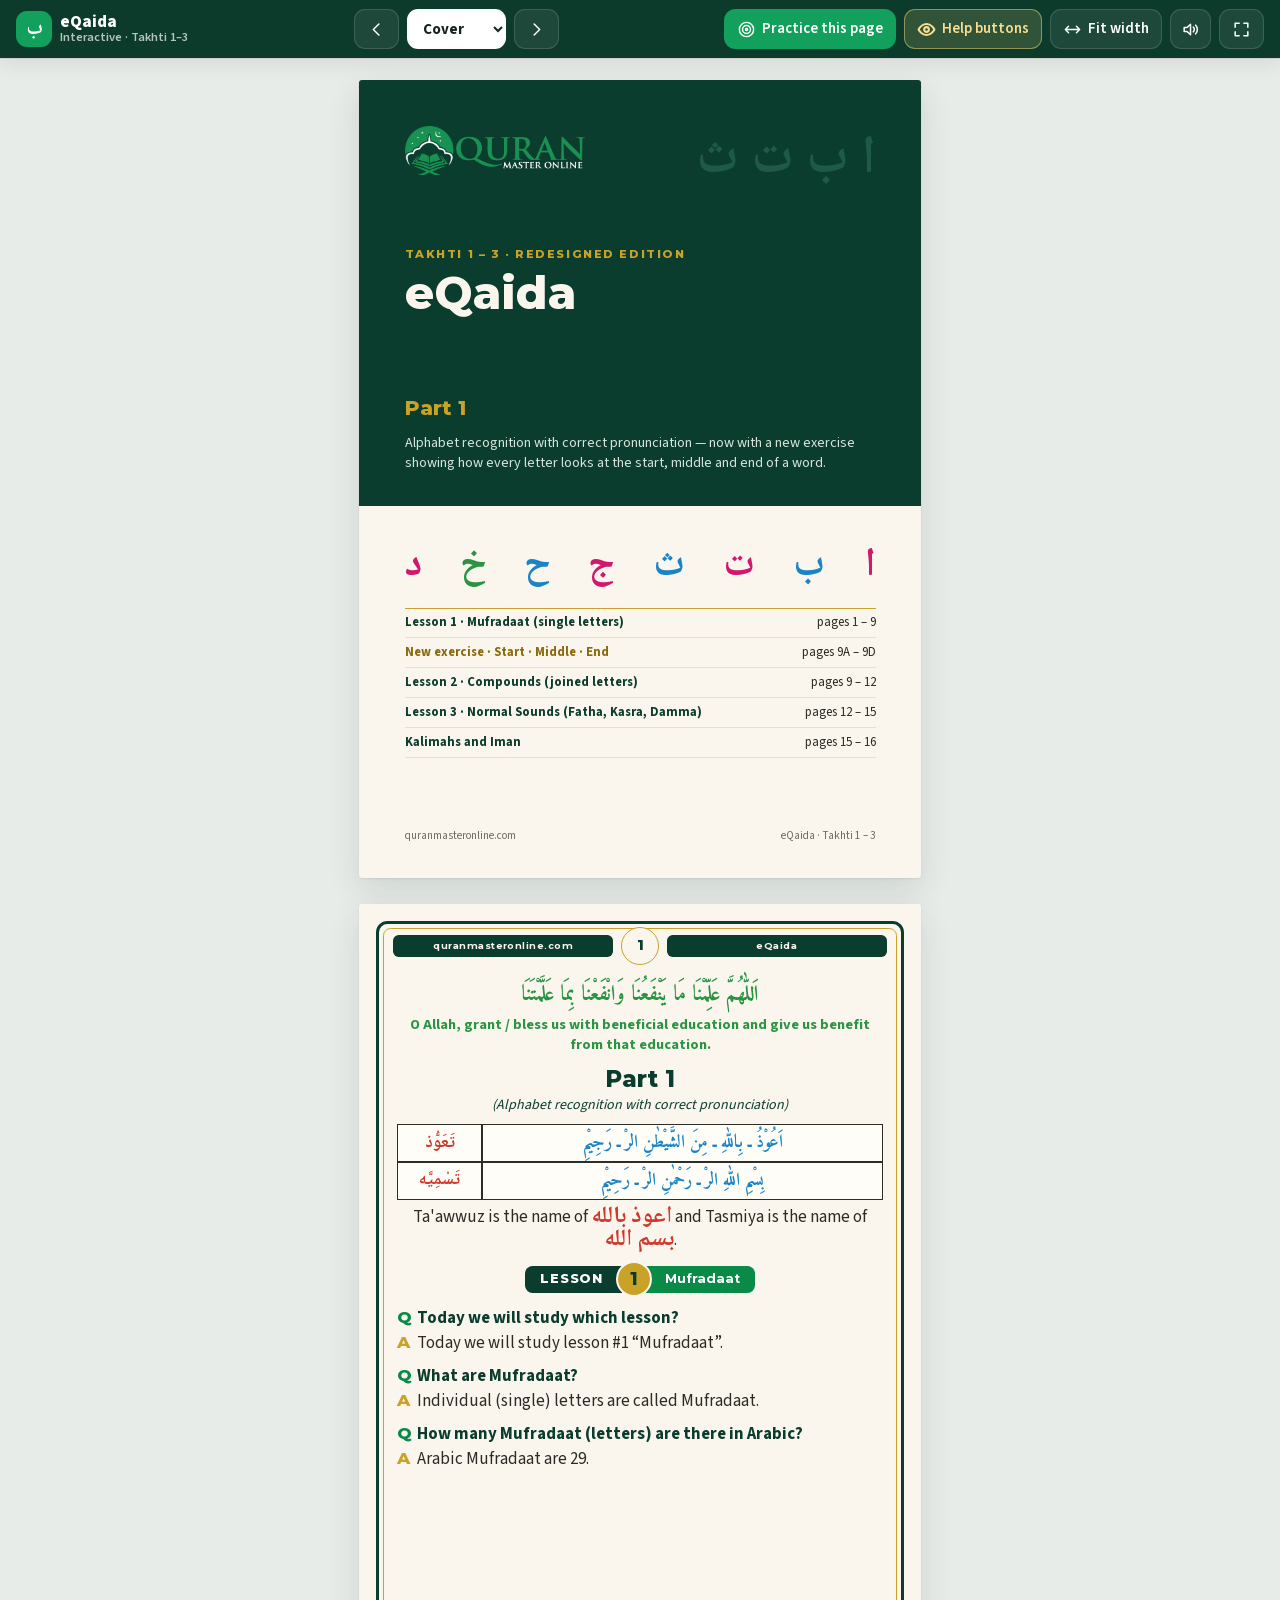
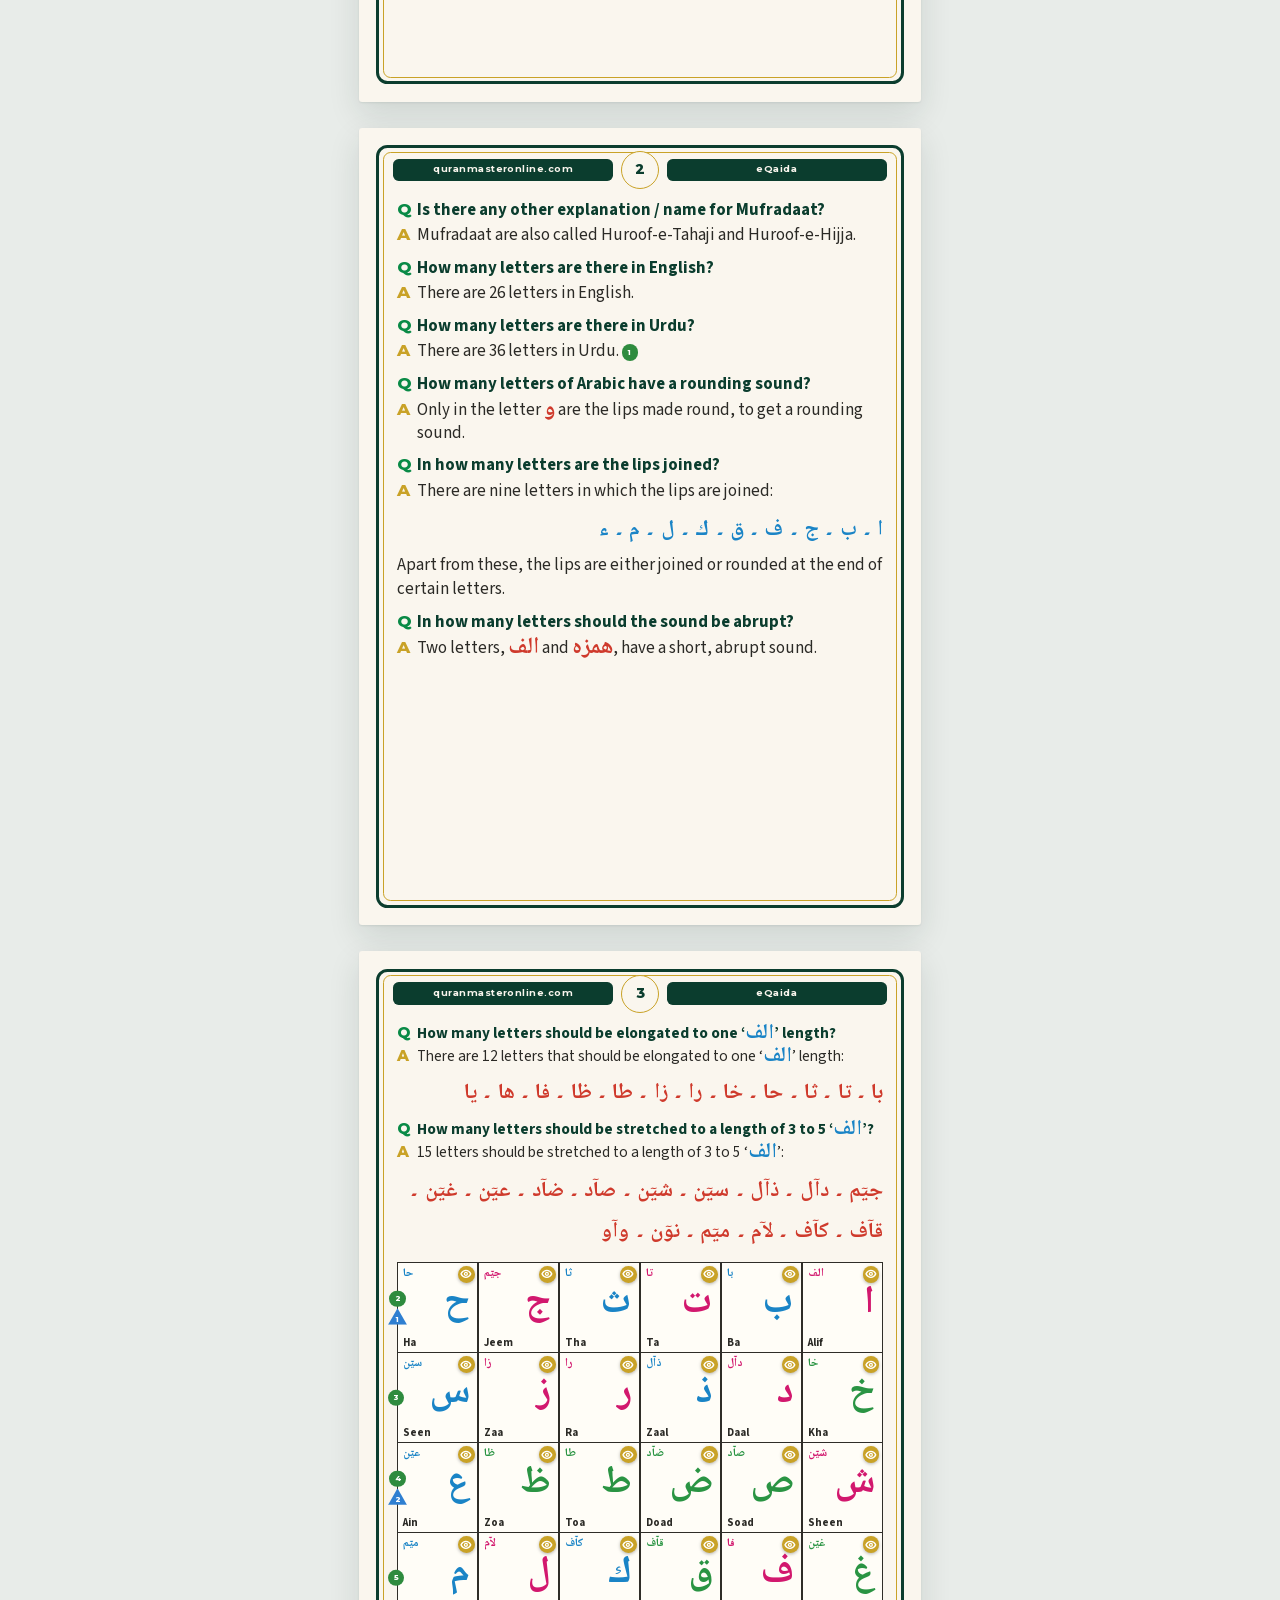
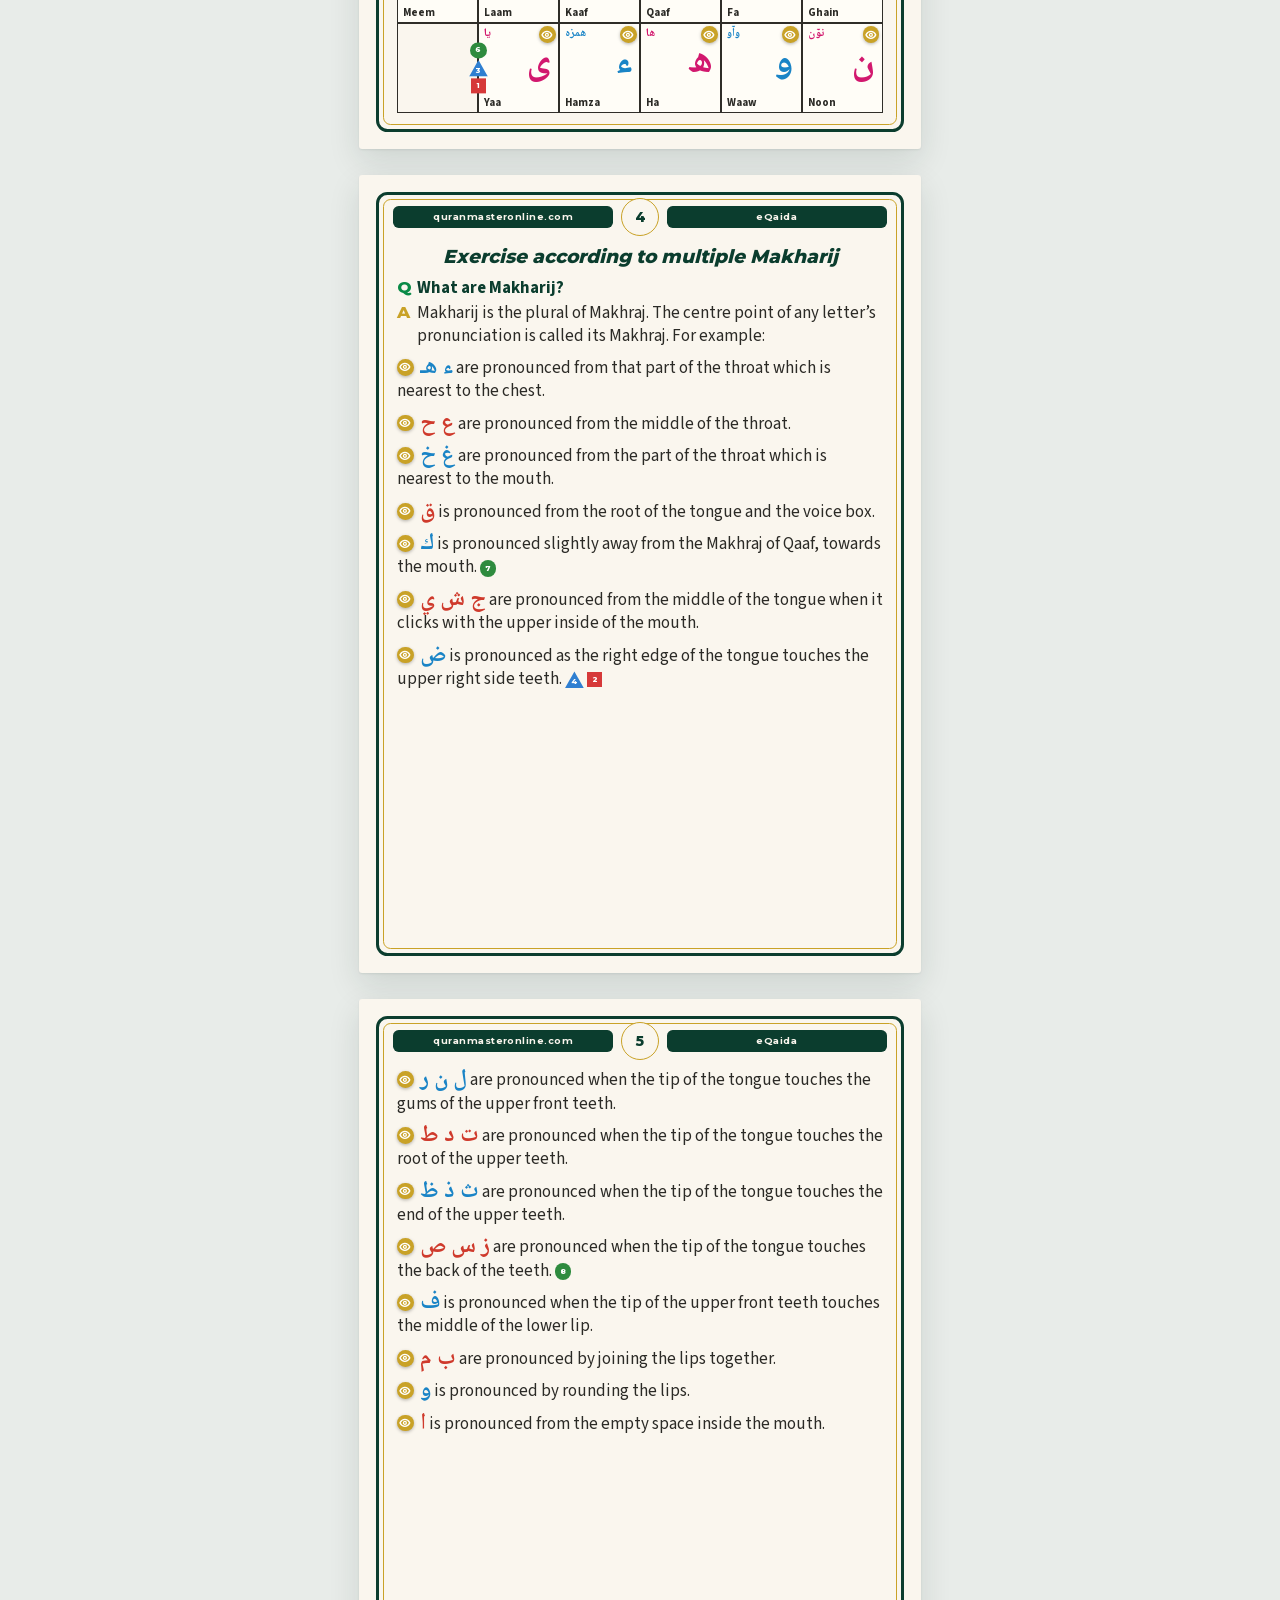
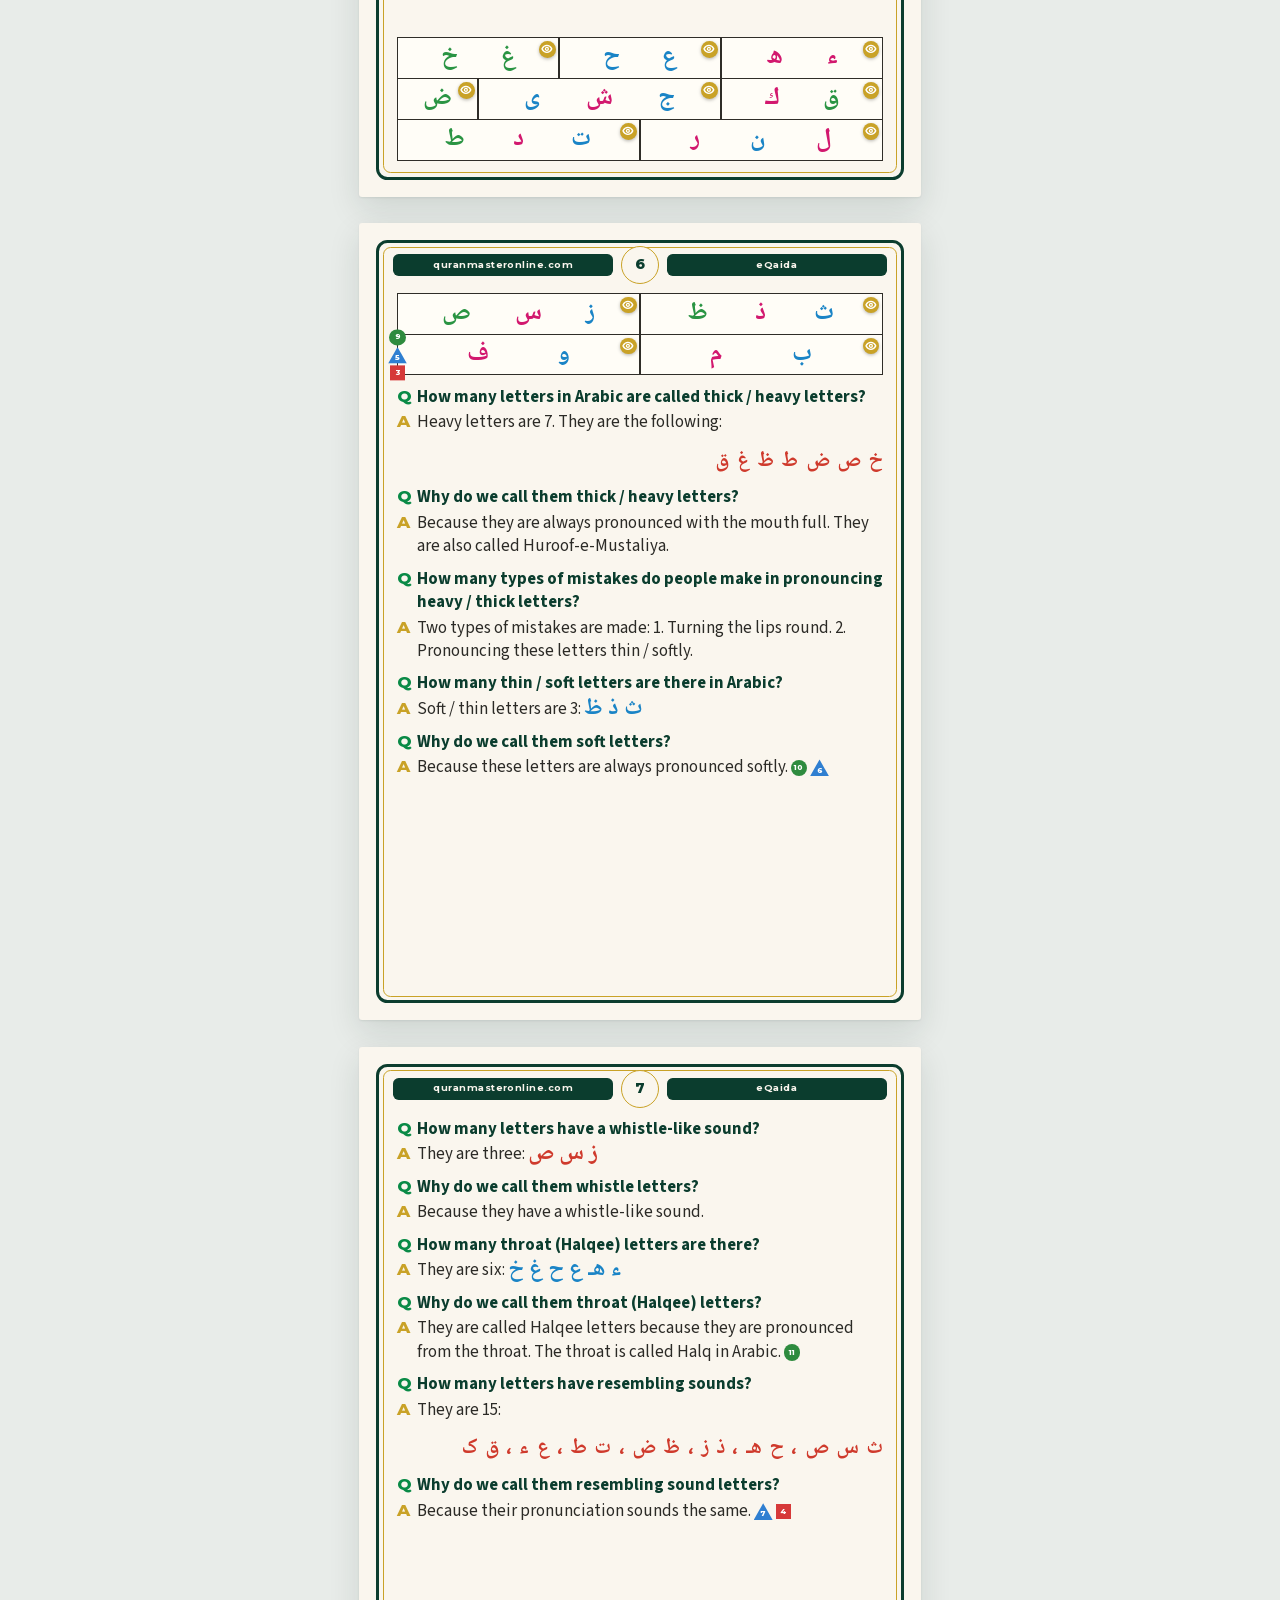
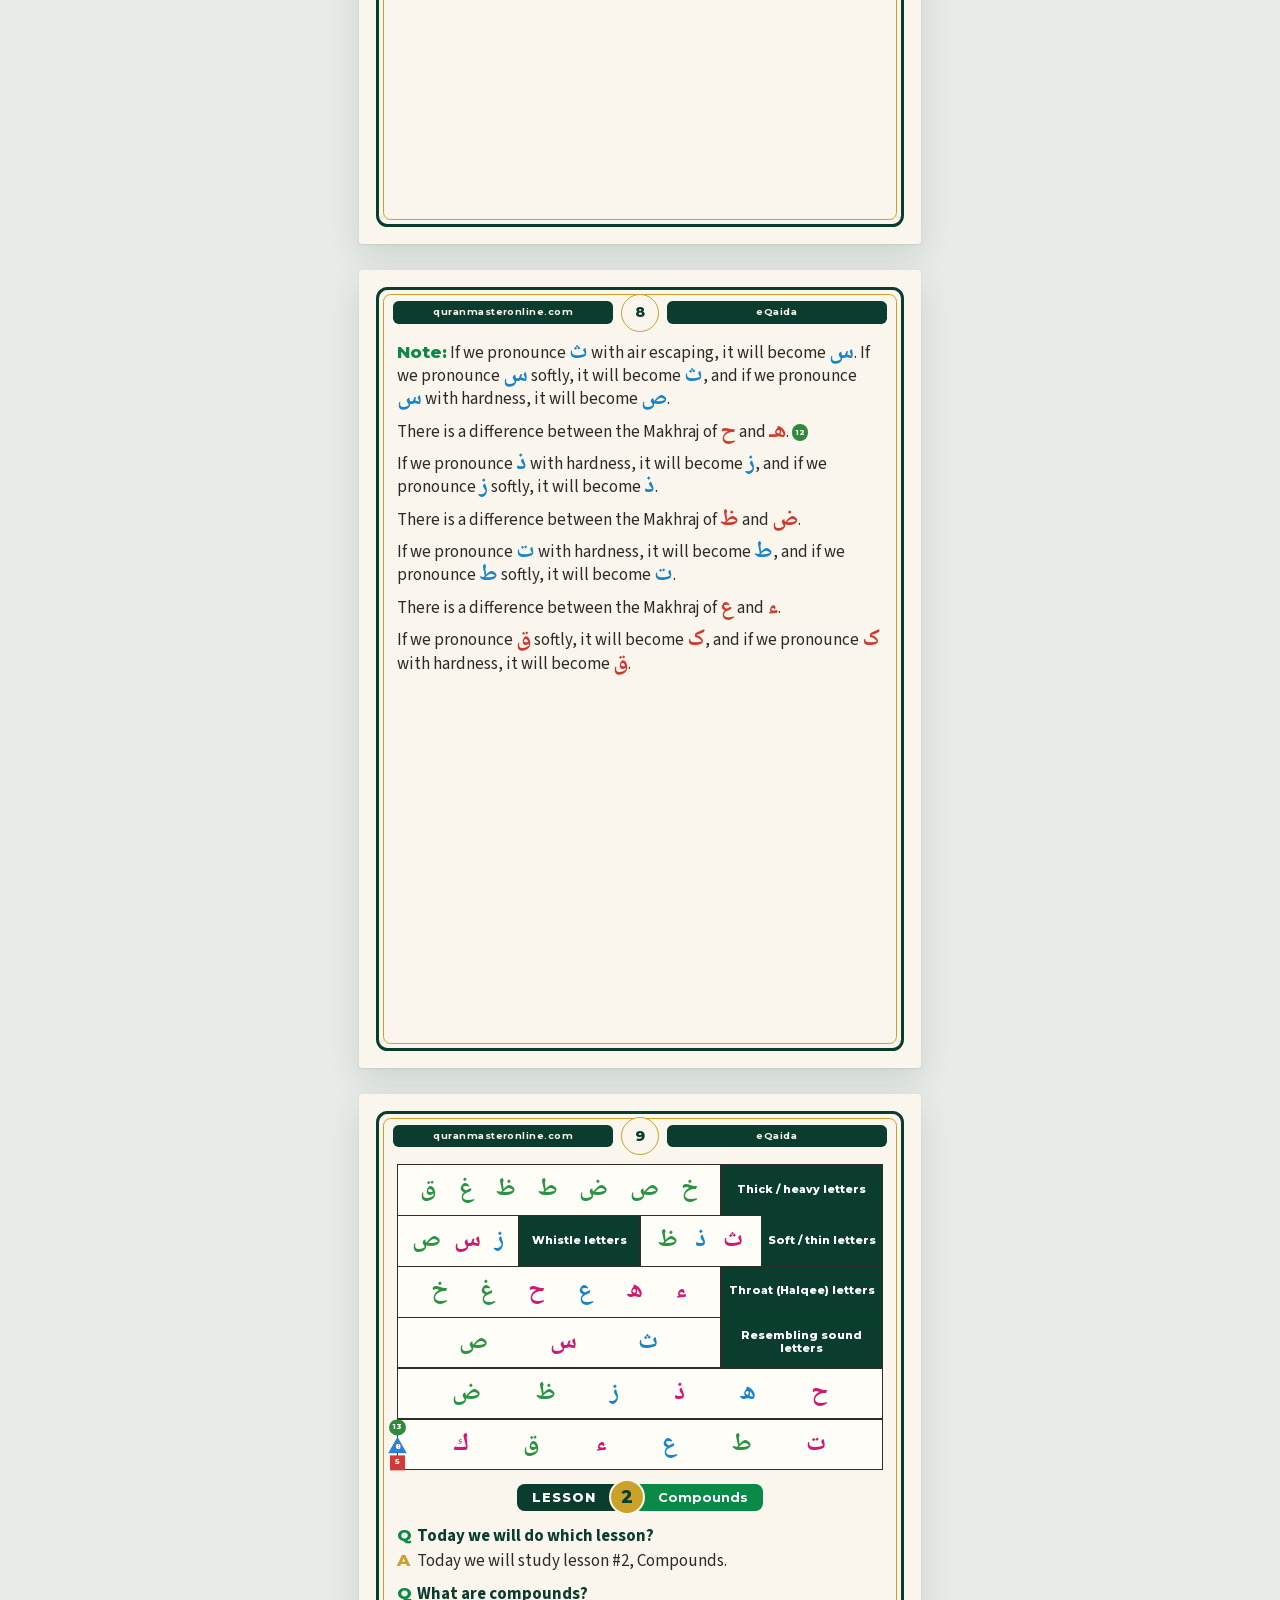
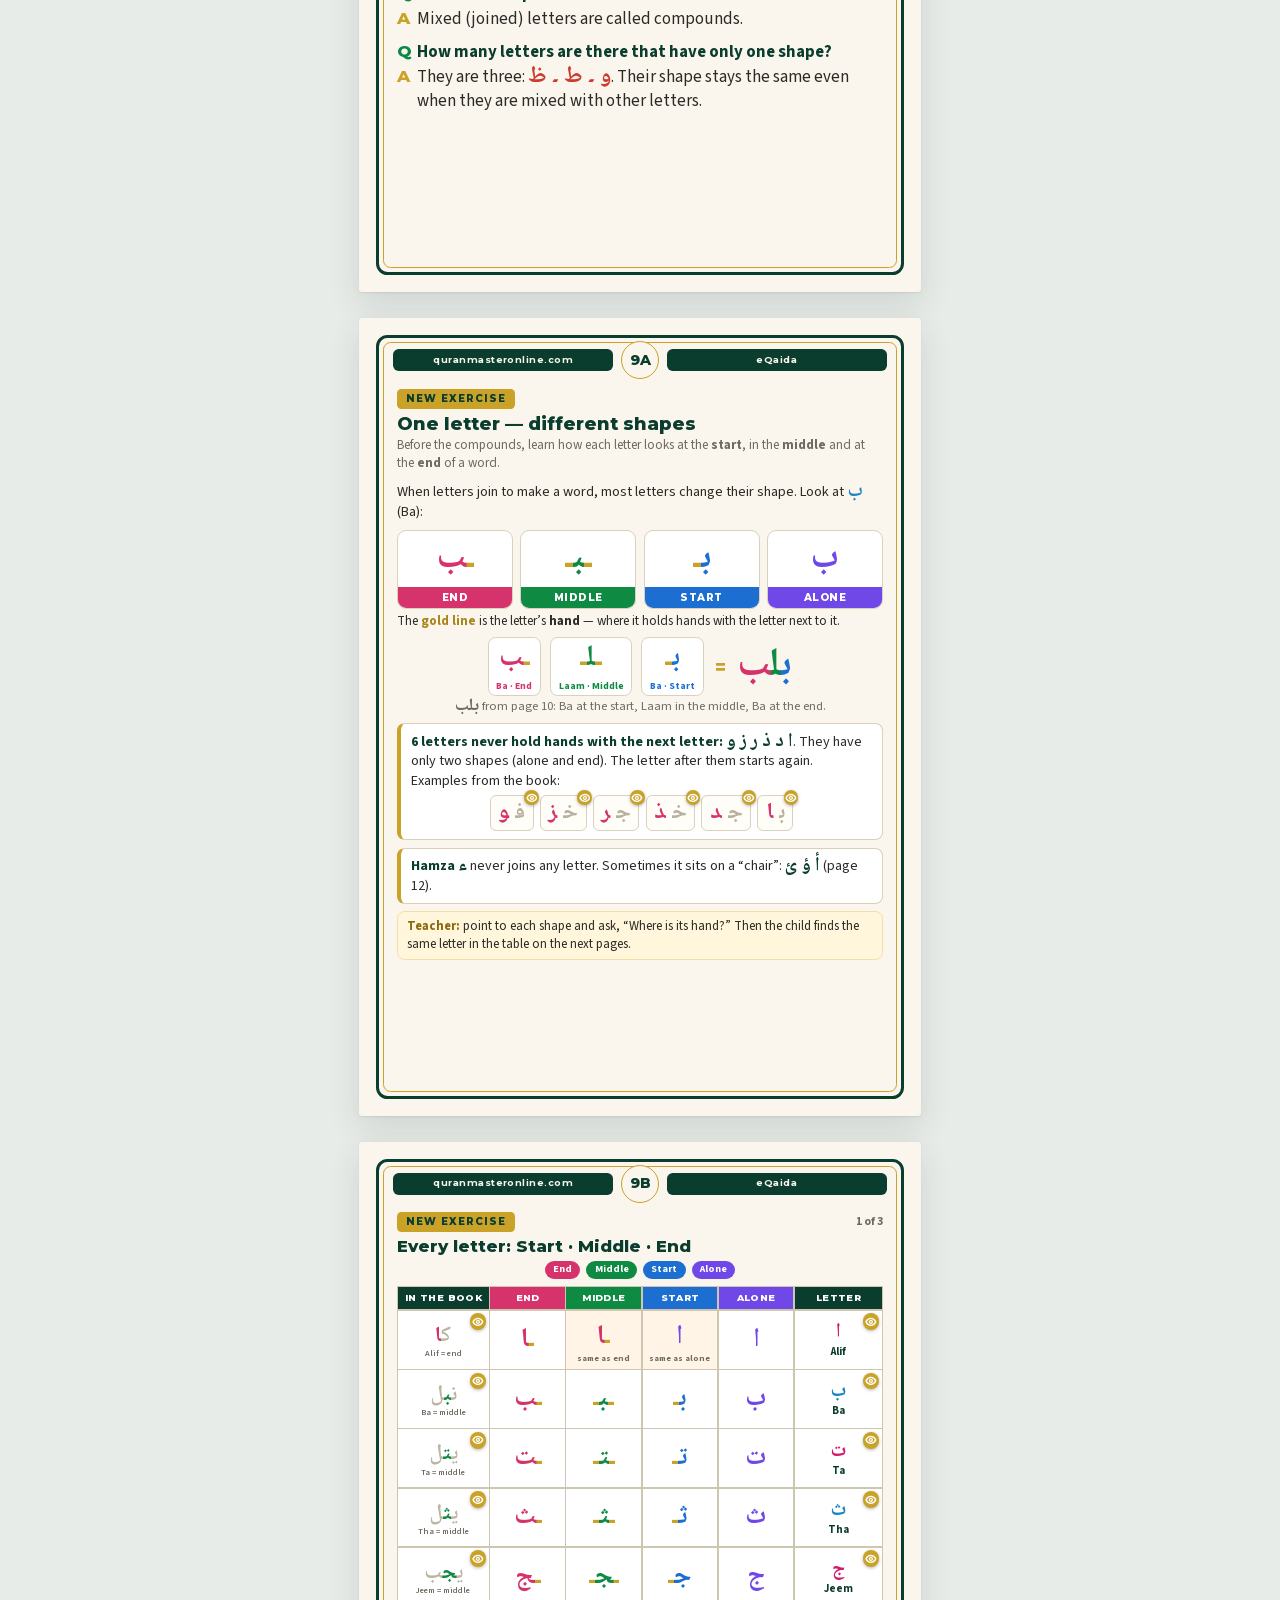
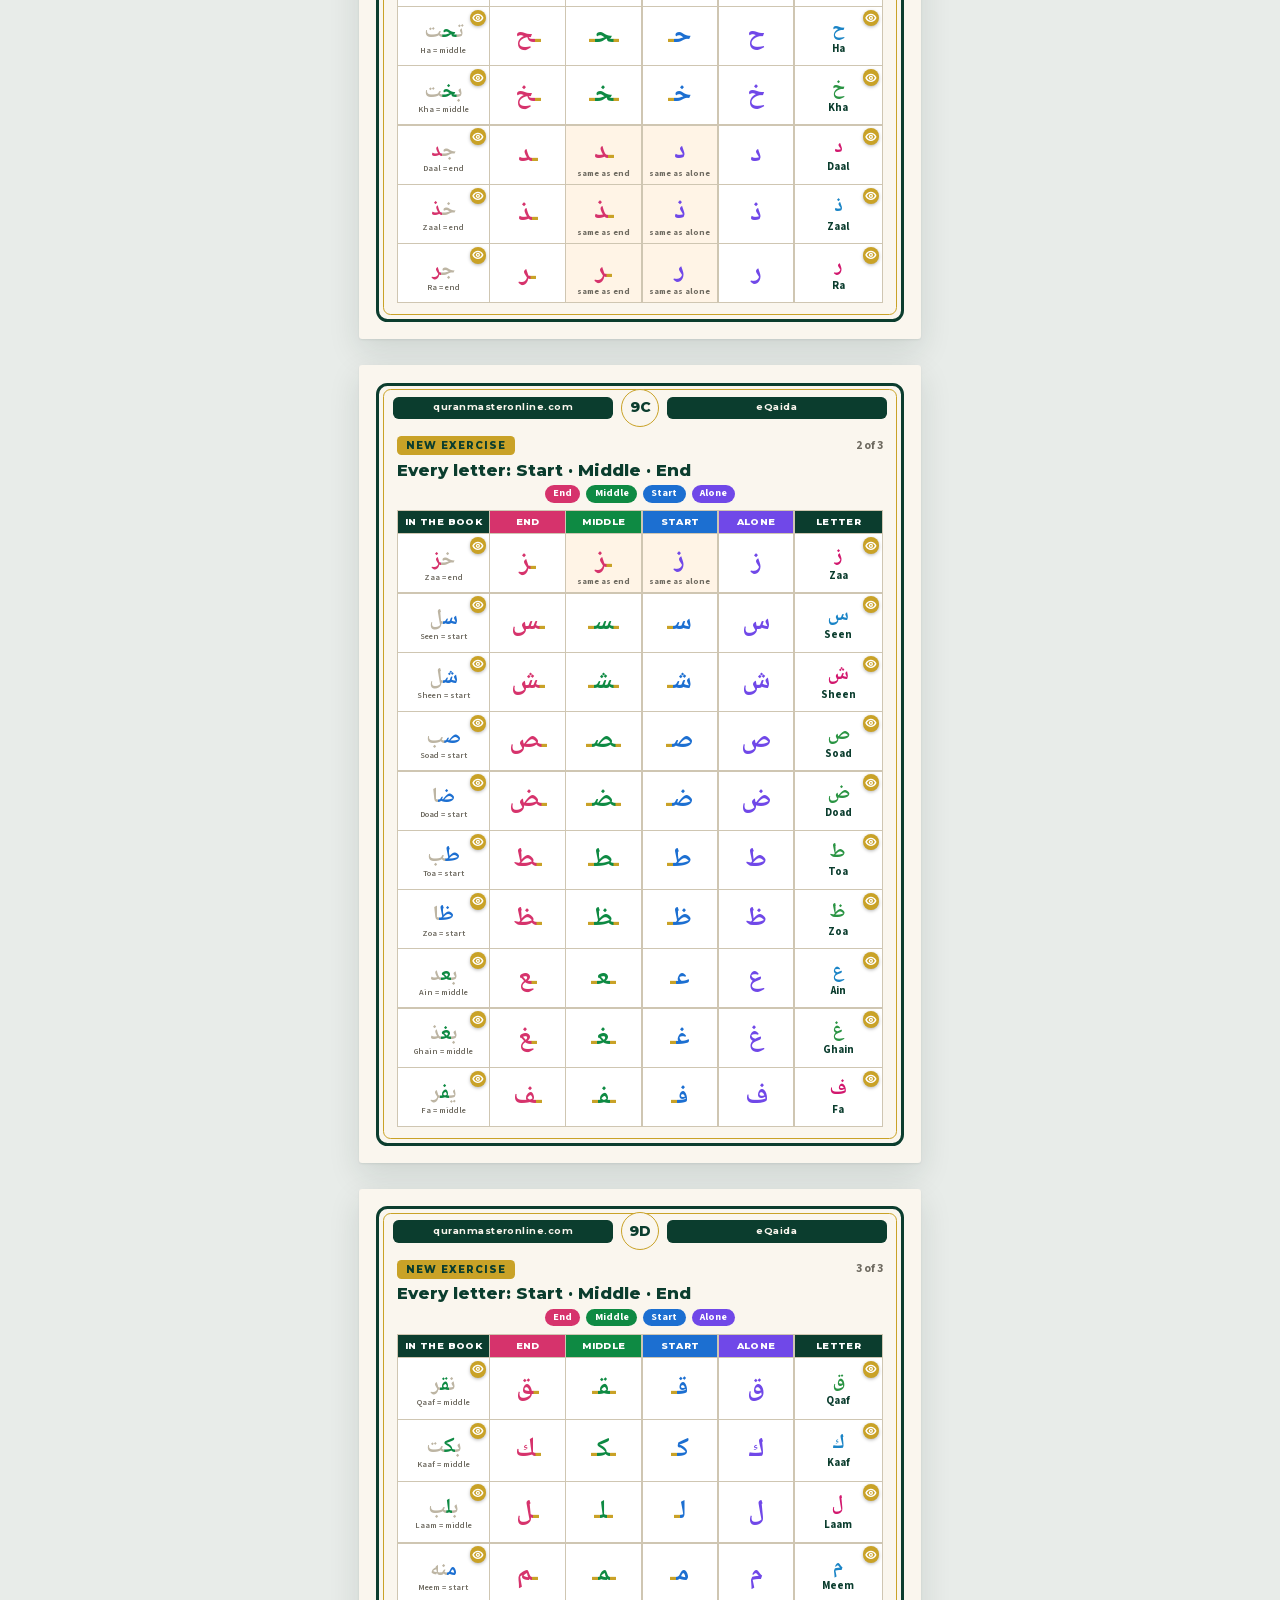
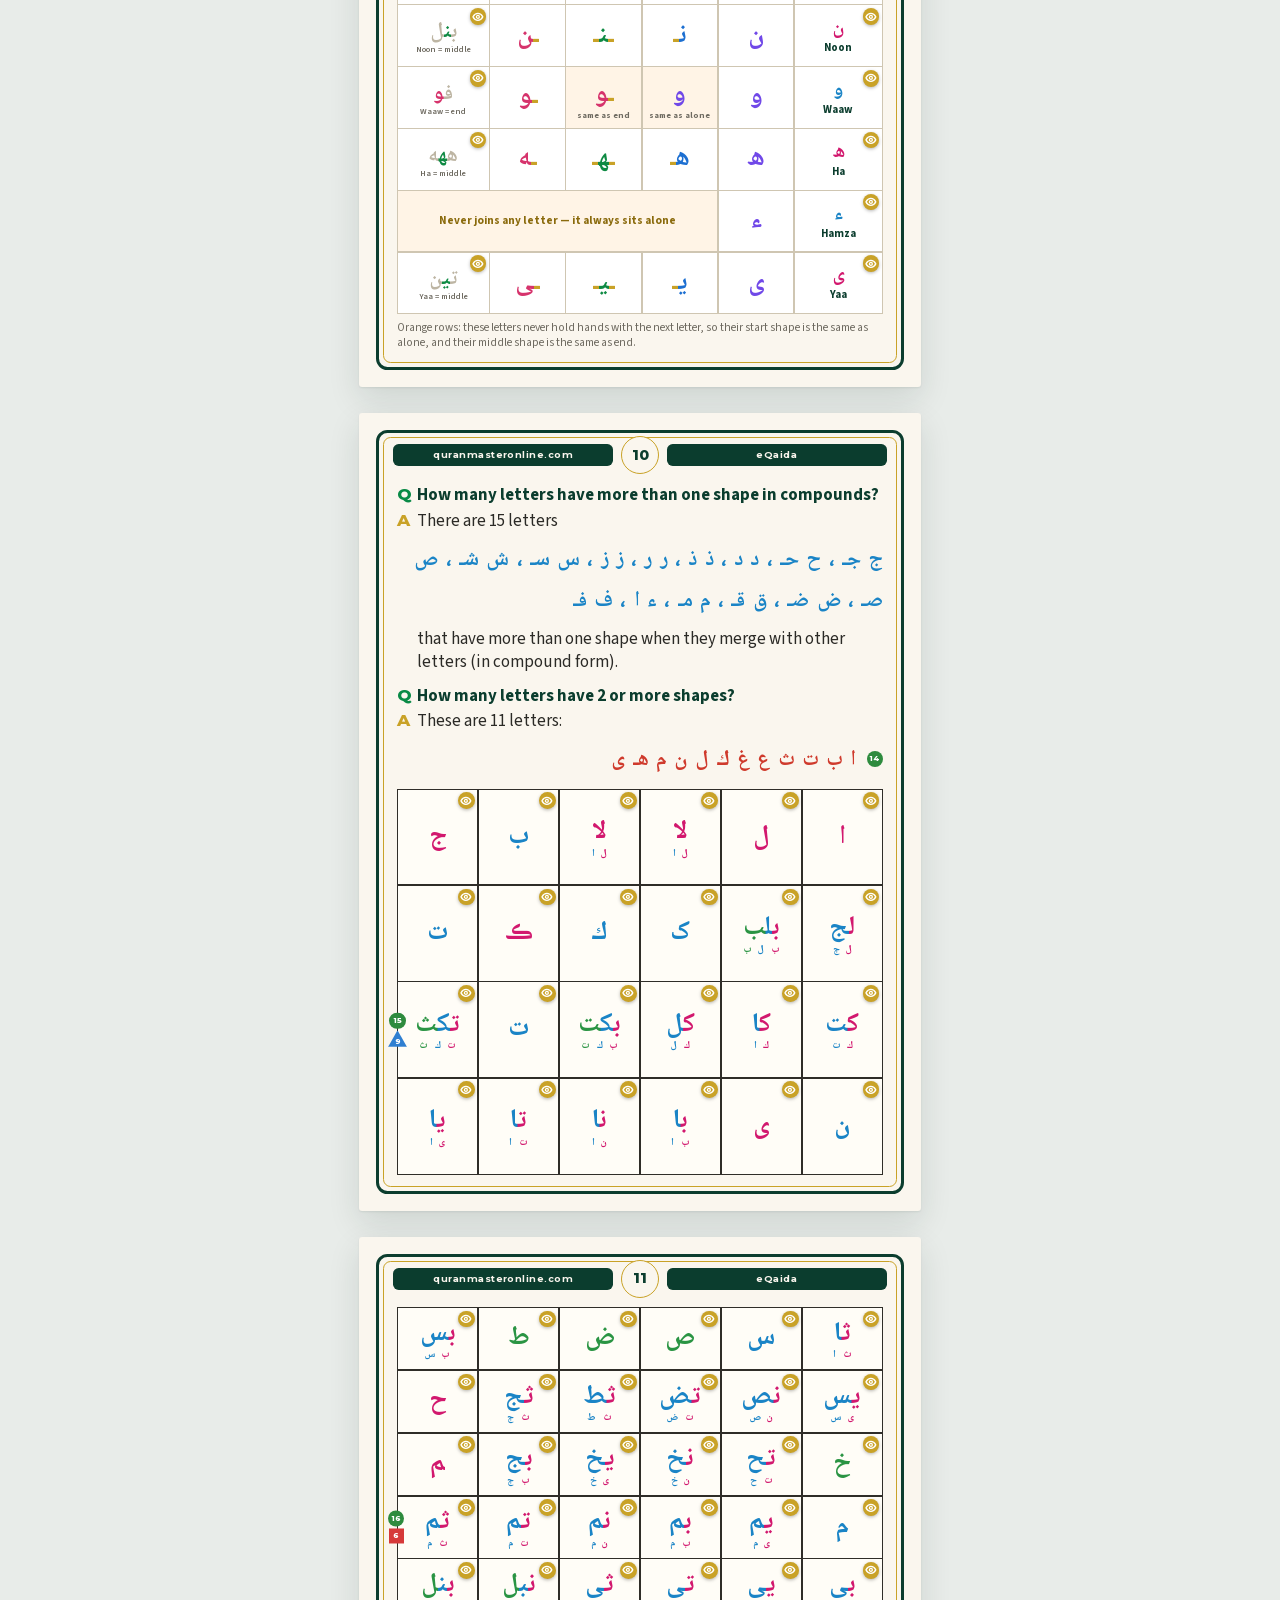
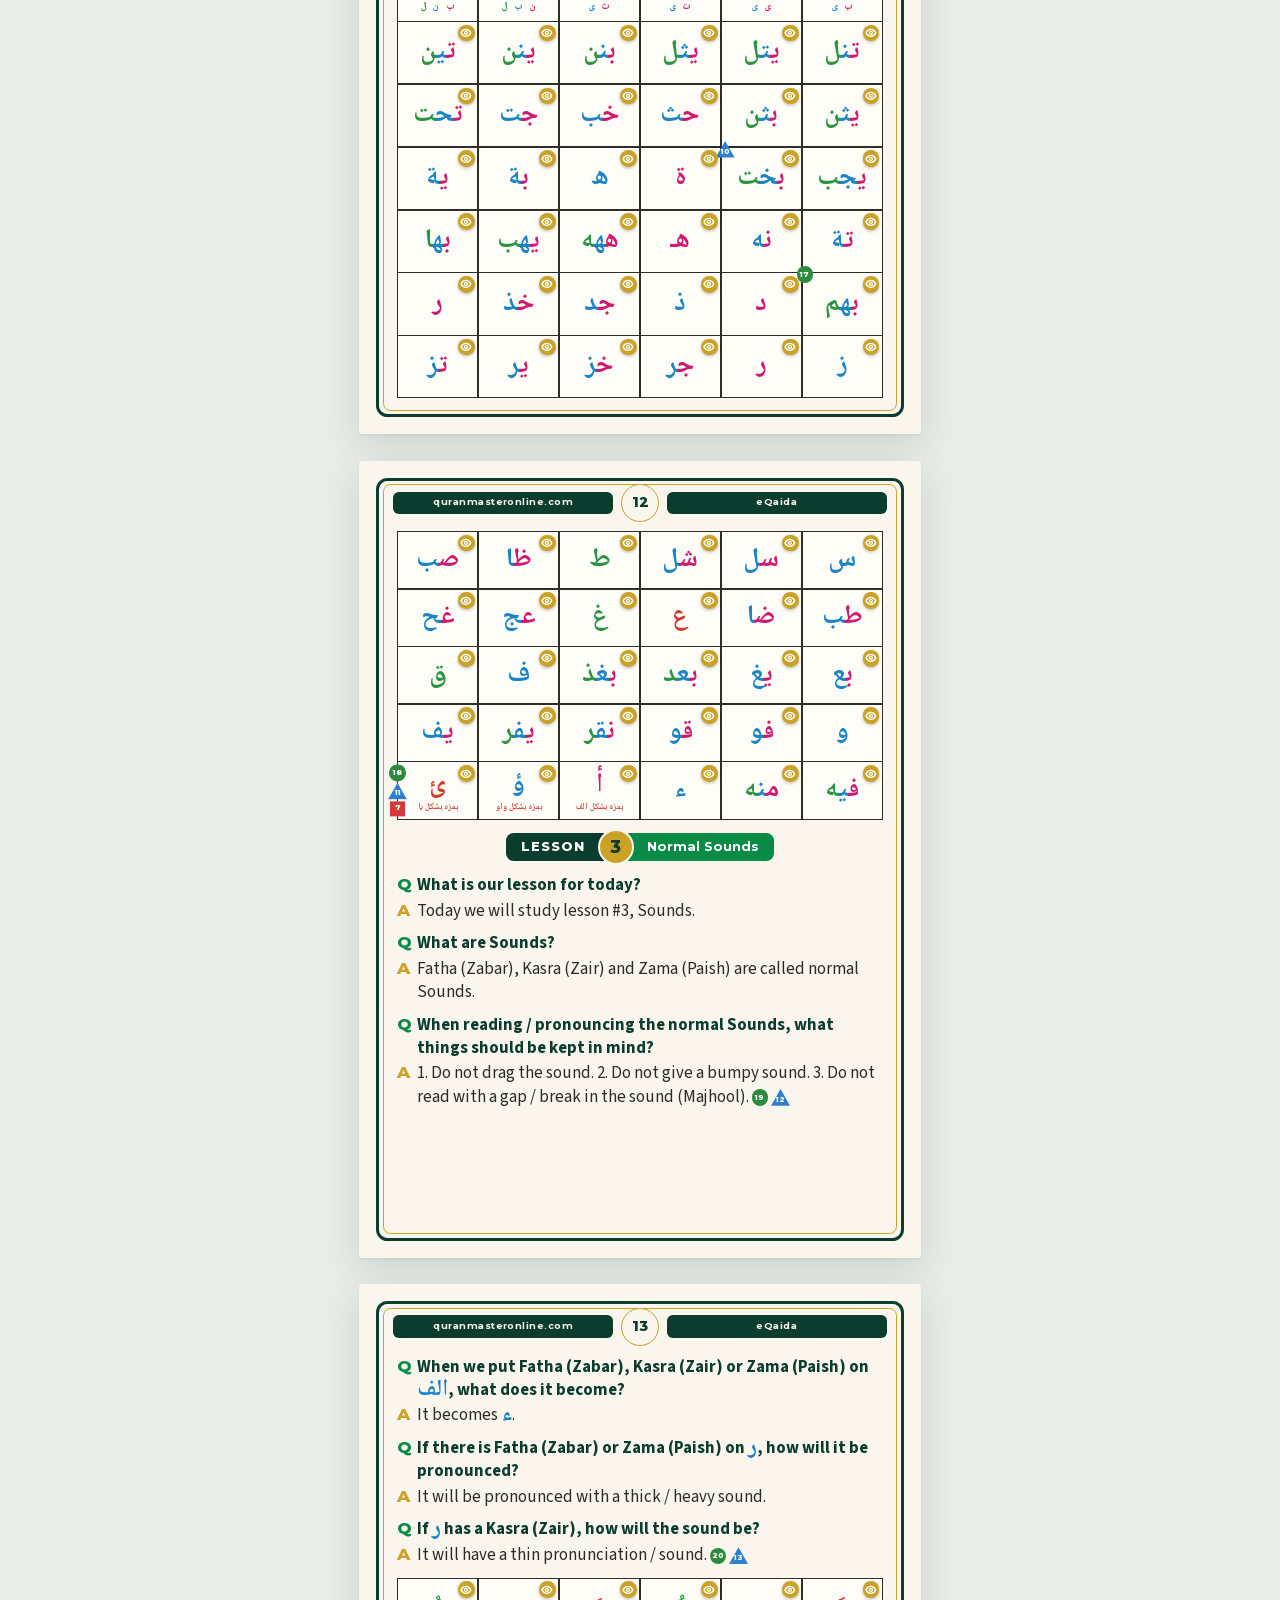
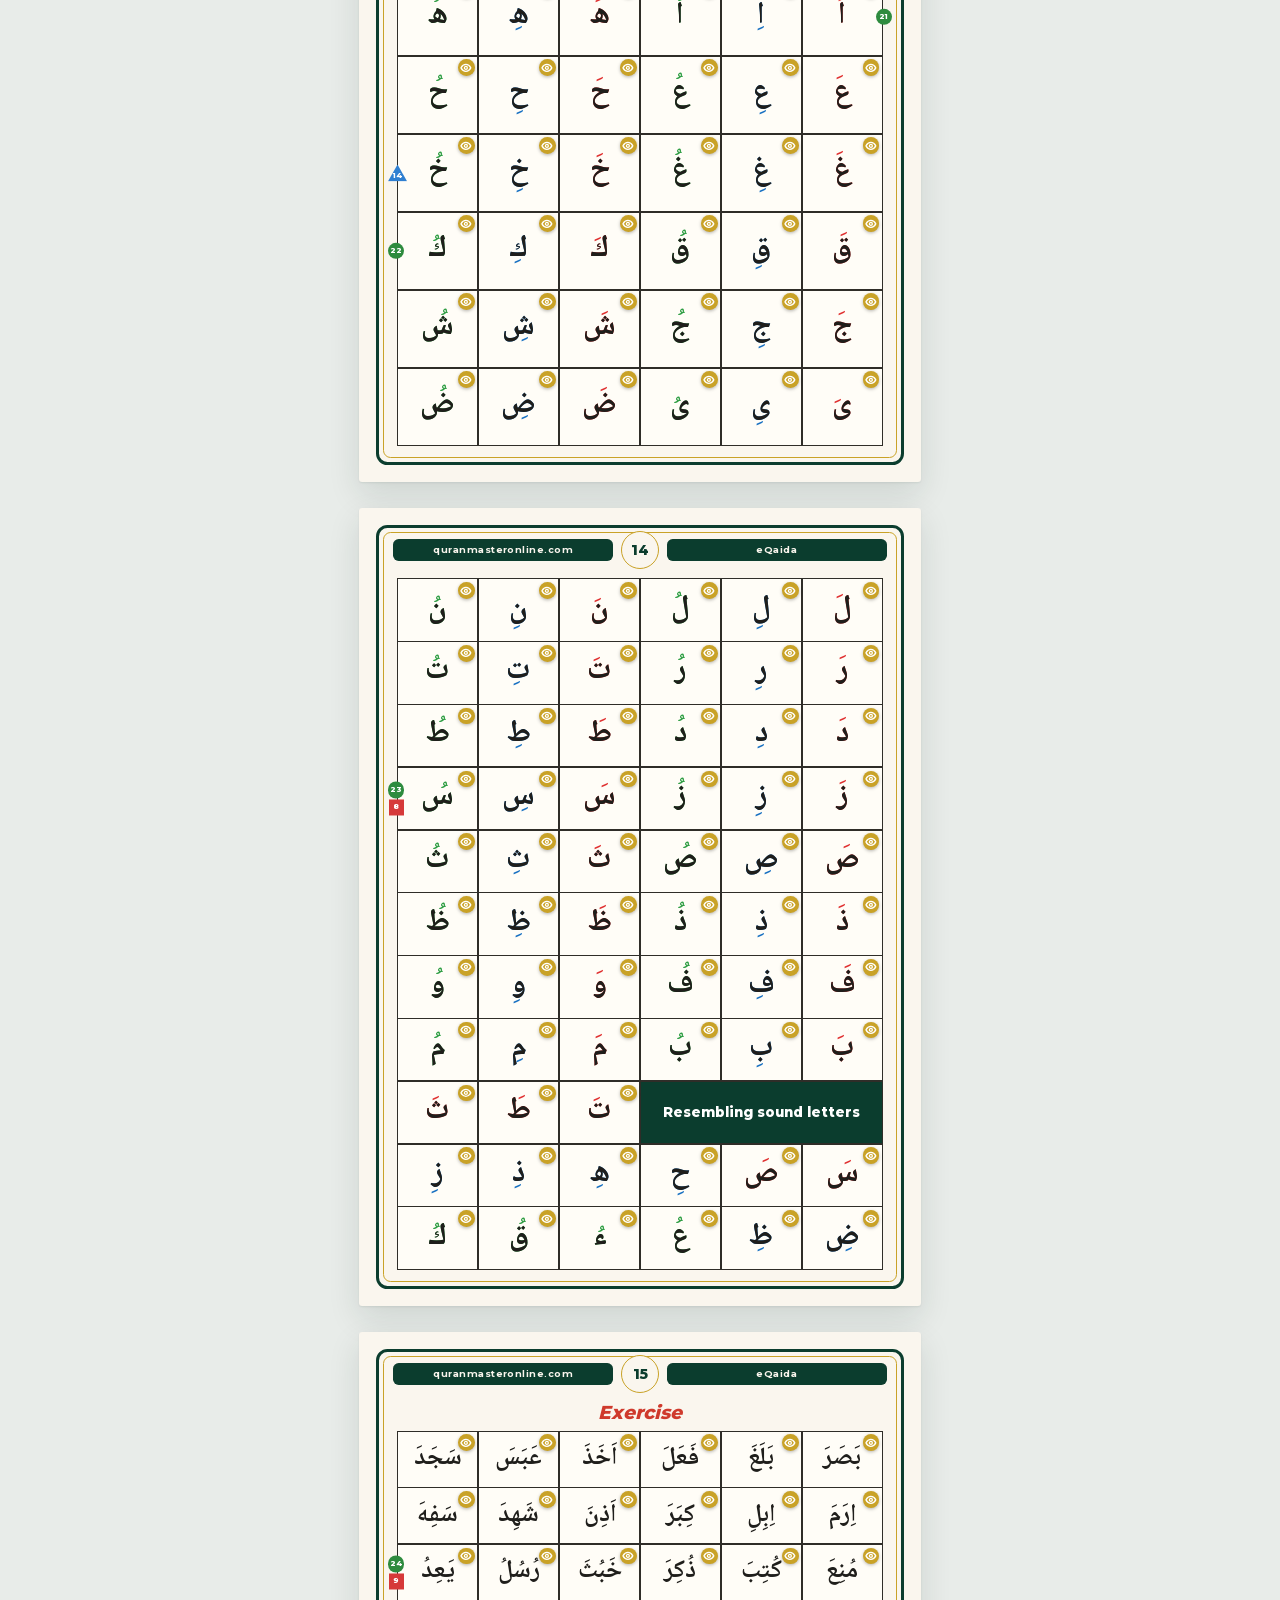
==== commit 4deb4423: "eQaida update: new look, 5 new games, points and levels, phone layout, sound effects" ====
--- a/Easy Qaida Website/index.html
+++ b/Easy Qaida Website/index.html
@@ -2,9 +2,11 @@
 <html lang="en">
 <head>
 <meta charset="utf-8">
-<title>Easy Qaida — Interactive</title>
+<meta name="viewport" content="width=device-width, initial-scale=1">
+<meta name="theme-color" content="#0C3B2C">
+<title>eQaida — Interactive</title>
 <link href="fonts/fonts.css" rel="stylesheet">
-<link href="practice.css?v=1111121757" rel="stylesheet">
+<link href="practice.css?v=1112110000" rel="stylesheet">
 <style>
 @page{size:148mm 210mm;margin:0}
 :root{
@@ -173,6 +175,8 @@
   .tbb:hover{background:rgba(255,255,255,.2)}
   .tbb.on{background:#C9A227;color:#0B3D2E}
   .tbb svg{width:18px;height:18px}
+  .tbb.eq-snd{font-size:18px;padding:0 9px}
+  .eq-snd.off{opacity:.55}
   #pSel{font:inherit;font-weight:700;height:38px;border-radius:10px;border:0;padding:0 10px;background:#FAF6EE;color:#0B3D2E;cursor:pointer}
   #book{display:flex;flex-direction:column;align-items:center;gap:22px;padding:22px 0 80px;zoom:var(--z,1)}
   .page{box-shadow:0 3px 14px rgba(0,0,0,.18)}
@@ -339,11 +343,156 @@
 @keyframes yayIn{from{transform:translate(-50%,-50%) scale(.3);opacity:0}to{transform:translate(-50%,-50%) scale(1);opacity:1}}
 #confetti{position:fixed;inset:0;width:100vw;height:100vh;pointer-events:none;z-index:99999}
 
+/* ================= new look (Nov 2026): calm, modern chrome around the book ================= */
+@media screen{
+  body{background:#E8ECE9}
+  .tb{gap:8px;padding:9px 16px;background:#0C3B2C;box-shadow:0 1px 0 rgba(0,0,0,.08),0 6px 20px rgba(0,0,0,.08)}
+  .tbm{width:36px;height:36px;border-radius:11px;background:#12A05C}
+  .tbt{font-family:'Source Sans 3',sans-serif;font-weight:800;font-size:17px;letter-spacing:0}
+  .tbt small{font-weight:600;font-size:12.5px;opacity:.7}
+  .tbb{font-weight:600;background:rgba(255,255,255,.07);border:1px solid rgba(255,255,255,.14);border-radius:11px;height:40px;transition:background .15s,border-color .15s}
+  .tbb:hover{background:rgba(255,255,255,.14);border-color:rgba(255,255,255,.24)}
+  .tbb.on{background:rgba(242,213,122,.16);border-color:rgba(242,213,122,.5);color:#F6DE92}
+  .tbb svg{width:19px;height:19px}
+  .tbb.eq-snd{padding:0 10px}
+  .eq-snd.off{opacity:.6}
+  #pSel{height:40px;border-radius:11px;background:#fff;color:#14231D;font-weight:700;padding:0 12px}
+  #book{gap:26px}
+  .page{box-shadow:0 1px 2px rgba(16,40,30,.08),0 12px 32px rgba(16,40,30,.12);border-radius:3px}
+}
+.xm{background:rgba(9,22,17,.55);backdrop-filter:blur(3px)}
+.xcard{background:#F3F6F4;border-radius:24px;box-shadow:0 30px 80px rgba(0,0,0,.35)}
+.xhead{background:#fff;color:#14231D;border-bottom:1px solid #E1E7E3;padding:10px 14px 10px 20px}
+.xt{font-family:'Source Sans 3',sans-serif;font-weight:800;color:#14231D}
+.xt .xa{color:#0B6B45}
+.xcount{color:#5F6D67;opacity:1;font-weight:600;background:#EEF2EF;border-radius:999px;padding:4px 12px;font-size:14px}
+.xclose{width:40px;height:40px;border-radius:12px;background:#fff;border:1px solid #E1E7E3;color:#14231D;display:grid;place-items:center;padding:0}
+.xclose:hover{background:#F4F6F5}
+.xclose svg,.xbtn svg{width:19px;height:19px}
+.xfoot{background:#fff;border-top:1px solid #E1E7E3}
+.xbtn{font-weight:700;border:1px solid #E1E7E3;border-radius:12px;color:#14231D;display:inline-flex;align-items:center;gap:7px;box-shadow:0 1px 2px rgba(16,40,30,.05)}
+.xbtn:hover{border-color:#C9D3CD}
+.xbtn.pri{background:#0B6B45;border-color:#0B6B45;color:#fff}
+.xbtn.pri:hover{background:#095A3A}
+.tabs{gap:4px;background:#E6ECE8;border-radius:999px;padding:4px;align-self:center}
+.tab{background:transparent;color:#5F6D67;font-weight:600;padding:7px 15px}
+.tab:hover{color:#14231D}
+.tab.on{background:#fff;color:#0B6B45;box-shadow:0 1px 3px rgba(16,40,30,.15)}
+.tab .pb{background:#C9A227;height:3px}
+.tab .tn{background:#E1E7E3;color:#5F6D67}
+.tab.on .tn{background:#0B6B45;color:#fff}
+.fc,.shc,.h3 .t,.hbig,.zi{border-width:1px;border-color:#E1E7E3;box-shadow:0 1px 2px rgba(16,40,30,.05),0 8px 22px rgba(16,40,30,.06)}
+.mEn,.fc b,.lb b,.weq .eqA i,.hsnd b,.tpct,.zi .n{font-family:'Source Sans 3',sans-serif}
+.shc .lbx{font-family:'Source Sans 3',sans-serif;letter-spacing:.06em}
+.yay{border:0;border-radius:28px;box-shadow:0 30px 80px rgba(11,61,46,.3)}
+.yEn{font-family:'Source Sans 3',sans-serif;color:#B48A12}
+.memo{background:#FFF8E3;border:1px solid #F0E0A8}
+.note{border-radius:14px}
+
+/* ================= phones and small tablets ================= */
+html{-webkit-text-size-adjust:100%;text-size-adjust:100%}
+button{touch-action:manipulation}
+@media screen and (max-width:1000px){
+  .tbt{display:none}
+  .tbb.wide:not(#pzOpen) span{display:none}
+  .tbb.wide:not(#pzOpen){padding:0 10px}
+}
+@media screen and (max-width:700px){
+  .tb{gap:6px;padding:8px 10px}
+  .tbm{width:34px;height:34px}
+  .tbb{height:38px;min-width:38px;padding:0 9px}
+  #pSel{height:38px;padding:0 6px;max-width:112px}
+  #fitBtn,#fsBtn{display:none}
+  #pzOpen{white-space:nowrap;position:fixed;left:50%;bottom:calc(14px + env(safe-area-inset-bottom));transform:translateX(-50%);z-index:60;height:52px;padding:0 22px;border-radius:999px;font-size:16.5px;font-weight:700;gap:9px;box-shadow:0 10px 26px rgba(11,61,46,.35)}
+  #pzOpen span{display:inline}
+  #book{gap:14px;padding:10px 0 96px}
+  /* help boxes become full screen */
+  .xm{padding:0}
+  .xcard{width:100vw;height:100vh;height:100dvh;border-radius:0}
+  .xhead{padding:8px 8px 8px 14px;gap:8px}
+  .xt{font-size:19px}
+  .xcount{font-size:12.5px;padding:3px 9px}
+  .xbody{padding:10px 10px 6px}
+  .xfoot{padding:8px;gap:6px}
+  .xctl{gap:6px}
+  .xbtn{padding:9px 11px;font-size:15px}
+  #xNext span,#xPrev span{display:none}
+  .tabs{flex-wrap:nowrap;overflow-x:auto;justify-content:flex-start;max-width:100%;scrollbar-width:none;-webkit-overflow-scrolling:touch}
+  .tabs::-webkit-scrollbar{display:none}
+  .tab{flex:none;white-space:nowrap;padding:7px 12px;font-size:14px}
+  .sc{gap:1.4vh}
+  .meet{flex-direction:column;gap:1.5vh;text-align:center}
+  .mL{font-size:min(40vw,34vh)}
+  .mEn{font-size:min(12vw,7vh)}
+  .mUr{font-size:min(9vw,5vh)}
+  .mInfo{font-size:16px}
+  .stack{font-size:min(46vw,36vh)}
+  .famrow{gap:2.5vw}
+  .fc{min-width:0;padding:0 3vw 1vh;border-radius:16px}
+  .fc .fl{font-size:min(20vw,15vh)}
+  .fc small{max-width:28vw;font-size:12px}
+  .shp{display:grid;grid-template-columns:1fr 1fr;gap:10px;direction:rtl;width:100%}
+  .shc{min-width:0}
+  .shc .g{font-size:min(19vw,12vh)}
+  .shc .lbx{font-size:12px}
+  .shc .sub{font-size:11px}
+  .exl{flex-wrap:wrap;justify-content:center;gap:6px 10px;font-size:15px;text-align:center}
+  .exl .xw2{font-size:min(14vw,8vh)}
+  .cap{font-size:clamp(15px,4.4vw,19px)}
+  .note{font-size:14px}
+  .where{flex-direction:column;gap:1.5vh}
+  .where .dg{width:100%;height:auto;max-height:44vh}
+  .where .wt{max-width:none;align-items:center;text-align:center}
+  .where .wl{font-size:min(20vw,9vh)}
+  .zlist{max-width:none;gap:1vh}
+  .xw{font-size:min(17vw,13vh);padding-bottom:min(18vh,140px)}
+  .lb .iso{font-size:min(9vw,5vh)}
+  .lb b{font-size:13px}
+  .hx{flex-direction:column;gap:2vh}
+  .hbig{width:min(58vw,34vh);height:min(70vw,40vh)}
+  .hbig .hg{font-size:min(42vw,24vh)}
+  .hinfo{max-width:none;align-items:center;text-align:center;gap:1.4vh}
+  .hsnd{font-size:clamp(18px,5.5vw,26px)}
+  .h3 .t{width:min(17vw,11vh);height:min(20vw,13vh)}
+  .h3 .t span{font-size:min(10vw,6vh)}
+  .rule{font-size:14px}
+  .tw{width:94vw;height:min(52vh,96vw)}
+  .tbar{width:34vw}
+  .tmsg{min-width:0;text-align:center}
+  .memo{font-size:clamp(16px,4.8vw,22px);padding:10px 14px}
+  .bx .bxT{max-width:none}
+  .fq{font-size:clamp(19px,5.6vw,26px)}
+  .yay{padding:10px 22px 14px;max-width:92vw}
+  .yAr{font-size:min(15vw,9vh)}
+  .yEn{font-size:min(7vw,5vh)}
+}
+@media screen and (max-width:420px){
+  .xctl .xbtn:not(.pri) span{display:none}
+}
+/* phones held sideways: very little height */
+@media screen and (max-height:500px){
+  .tb{padding:5px 10px}
+  .tbb,#pSel{height:34px}
+  .xm{padding:0}
+  .xcard{width:100vw;height:100vh;height:100dvh;border-radius:0}
+  .xhead{padding:4px 8px 4px 14px}
+  .xclose{width:34px;height:34px}
+  .xbody{padding:6px 14px 4px}
+  .xfoot{padding:5px 10px}
+  .xbtn{padding:6px 11px;font-size:14px}
+  .tabs{padding:3px}
+  .tab{padding:4px 11px;font-size:13.5px}
+  #pzOpen{height:44px}
+}
+@media (hover:none){
+  .fbtn:hover{transform:none}
+}
+
 </style>
 </head>
 <body>
 <div class="tb">
-  <span class="tbm">ب</span><b class="tbt">Easy Qaida<small>Interactive · Takhti 1–3</small></b>
+  <span class="tbm">ب</span><b class="tbt">eQaida<small>Interactive · Takhti 1–3</small></b>
   <div class="tbsp"></div>
   <button class="tbb" id="pPrev" aria-label="Previous page">‹</button>
   <select id="pSel" aria-label="Go to page"></select>
@@ -351,6 +500,7 @@
   <div class="tbsp"></div>
   <button class="tbb wide on" id="hsBtn" title="Show or hide the help buttons"><span>Help buttons</span></button>
   <button class="tbb wide" id="fitBtn" title="Change the zoom"><span>Fit width</span></button>
+  <button class="tbb eq-snd" id="sndBtn" aria-label="Sound effects on or off" title="Sound effects">🔊</button>
   <button class="tbb" id="fsBtn" aria-label="Full screen" title="Full screen">⛶</button>
 </div>
 <div id="book"></div>
@@ -413,7 +563,7 @@
 const lesson=(n,t)=>`<div class="lesson"><span class="lw">Lesson</span><span class="ln">${n}</span><span class="lt">${t}</span></div>`;
 function page(no,inner,cls=""){
   return `<section class="page"><div class="frame"></div>
-    <div class="hdr"><div class="pill">quranmasteronline.com</div><div class="no">${no}</div><div class="pill">Easy Qaida</div></div>
+    <div class="hdr"><div class="pill">quranmasteronline.com</div><div class="no">${no}</div><div class="pill">eQaida</div></div>
     <div class="body ${cls}">${inner}</div></section>`;
 }
 
@@ -491,7 +641,7 @@
     <img class="logo" src="img/qmo-logo.png" alt="Quran Master Online">
     <div class="arbig">ا ب ت ث</div>
     <div class="k">Takhti 1 – 3 · Redesigned edition</div>
-    <h1>Easy<br>Qaida</h1>
+    <h1>eQaida</h1>
     <div class="t">Part 1</div>
     <div class="s">Alphabet recognition with correct pronunciation — now with a new exercise showing how every letter looks at the start, middle and end of a word.</div>
   </div>
@@ -505,7 +655,7 @@
       <div><b>Kalimahs and Iman</b><span>pages 15 – 16</span></div>
     </div>
   </div>
-  <div class="foot"><span>quranmasteronline.com</span><span>Easy Qaida · Takhti 1 – 3</span></div>
+  <div class="foot"><span>quranmasteronline.com</span><span>eQaida · Takhti 1 – 3</span></div>
 </section>`);
 
 /* PAGE 1 */
@@ -794,6 +944,11 @@
 const FORMN={S:"Start",M:"Middle",E:"End",A:"Alone"};
 const HN={fatha:"Fatha",kasra:"Kasra",damma:"Damma"}, HU={fatha:"Zabar",kasra:"Zair",damma:"Paish"}, HV={fatha:"a",kasra:"i",damma:"u"};
 const HW={fatha:"a small line ON TOP",kasra:"a small line BELOW",damma:"a small curl ON TOP"};
+const XI=(()=>{ const sv=p=>'<svg viewBox="0 0 24 24" fill="none" stroke="currentColor" stroke-width="1.9" stroke-linecap="round" stroke-linejoin="round" aria-hidden="true">'+p+'</svg>';
+  return {left:sv('<path d="M15 5l-7 7 7 7"/>'),right:sv('<path d="M9 5l7 7-7 7"/>'),back:sv('<path d="M19 12H5M11 6l-6 6 6 6"/>'),fwd:sv('<path d="M5 12h14M13 6l6 6-6 6"/>'),
+    play:sv('<path d="M8 5v14l11-7z"/>'),pause:sv('<path d="M8 5v14M16 5v14"/>'),again:sv('<path d="M19.5 12a7.5 7.5 0 1 1-2.2-5.3"/><path d="M19.5 4v4.5H15"/>'),
+    cut:sv('<circle cx="6" cy="7" r="2.5"/><circle cx="6" cy="17" r="2.5"/><path d="M8 8.5L20 17M8 15.5L20 7"/>'),join:sv('<path d="M10 14a4 4 0 0 0 5.7 0l3-3a4 4 0 0 0-5.7-5.7l-1 1"/><path d="M14 10a4 4 0 0 0-5.7 0l-3 3a4 4 0 0 0 5.7 5.7l1-1"/>'),
+    x:sv('<path d="M6 6l12 12M18 6L6 18"/>'),fitw:sv('<path d="M3 12h18M7 8l-4 4 4 4M17 8l4 4-4 4"/>'),full:sv('<path d="M4 9V4h5M20 9V4h-5M4 15v5h5M20 15v5h-5"/>')}; })();
 const EYE='<svg viewBox="0 0 24 24" fill="none" stroke="currentColor" stroke-width="2.6" stroke-linecap="round" stroke-linejoin="round" aria-hidden="true"><path d="M2 12s3.6-7 10-7 10 7 10 7-3.6 7-10 7S2 12 2 12z"/><circle cx="12" cy="12" r="3"/></svg>';
 
 /* ---------- makharij: where each letter comes from (book pages 4–5) ---------- */
@@ -875,6 +1030,7 @@
 const xm=document.getElementById("xm"), xBody=document.getElementById("xBody"), xCtl=document.getElementById("xCtl");
 function stopTimers(){ X.tok++; clearTimeout(X.timer); X.timer=null; }
 function openX(el){
+  if(window.EQSfx) EQSfx.open();
   const pg=el.closest(".page");
   X.list=[...pg.querySelectorAll("[data-x]")]; X.i=X.list.indexOf(el);
   xm.hidden=false; document.body.style.overflow="hidden"; showX();
@@ -917,7 +1073,8 @@
   player(S, Math.max(0,S.findIndex(s=>s.t===start)));
 }
 /* ---------- celebration: party poppers from both corners + a big MashaAllah ---------- */
-function celebrate(host){
+function celebrate(host,stars){
+  if(window.EQSfx) EQSfx.win(stars||3);
   let cv=document.getElementById("confetti");
   if(!cv){ cv=document.createElement("canvas"); cv.id="confetti"; document.body.appendChild(cv); }
   const d=window.devicePixelRatio||1, W=innerWidth, H=innerHeight; cv.width=W*d; cv.height=H*d; const c=cv.getContext("2d"); c.setTransform(d,0,0,d,0,0);
@@ -1041,10 +1198,10 @@
     stg.querySelectorAll(".fbtn").forEach(b=>b.onclick=()=>{ const c=b.dataset.id;
       stg.querySelectorAll(".fbtn").forEach(x=>x.classList.remove("no"));
       if(c===id){ b.classList.add("ok"); res.className="cap fres good"; res.innerHTML=`MashaAllah! ⭐ That is <b>${l.en}</b>.`; celebrate(stg); }
-      else { void b.offsetWidth; b.classList.add("no"); res.className="cap fres bad"; res.innerHTML=`Try again. That one is <b>${L[c].en}</b>.`; } });
+      else { void b.offsetWidth; b.classList.add("no"); if(window.EQSfx) EQSfx.no(); res.className="cap fres bad"; res.innerHTML=`Try again. That one is <b>${L[c].en}</b>.`; } });
     stg.querySelector(".fagain").onclick=find;
   };
-  const back=ctlBtn("← Back",()=>go(cur-1)), next=ctlBtn("Next step →",()=>go(cur+1),true);
+  const back=ctlBtn(XI.back+"Back",()=>go(cur-1)), next=ctlBtn("Next step"+XI.fwd,()=>go(cur+1),true);
   const go=i=>{ if(i<0||i>2) return; cur=i; tabs.forEach((t,j)=>t.classList.toggle("on",j===i)); back.disabled=i===0; next.disabled=i===2; [meet,trace,find][i](); };
   tabs.forEach((t,j)=>t.onclick=()=>go(j));
   X.space=()=>go(Math.min(2,cur+1));
@@ -1064,15 +1221,15 @@
   let cur=start, playing=!S[start].video;
   const DUR=3000;
   const pbtn=ctlBtn("",()=>{ playing=!playing; if(playing&&cur>=S.length-1) cur=0; go(cur,true); },true);
-  ctlBtn("↻ From the start",()=>{ playing=true; go(0,true); });
+  ctlBtn(XI.again+"<span>From the start</span>",()=>{ playing=true; go(0,true); });
   const go=(i,fresh)=>{
     stopTimers(); cur=i;
     tabs.forEach((t,j)=>{ t.classList.toggle("on",j===i); const pb=t.querySelector(".pb"); pb.style.transition="none"; pb.style.width=j<i?"100%":"0"; });
     if(fresh!==false) stg.innerHTML=S[i].h;
-    pbtn.innerHTML=playing?"❚❚ Pause":"▶ Play";
+    pbtn.innerHTML=playing?XI.pause+"Pause":XI.play+"Play";
     if(playing&&!S[i].video){
       const pb=tabs[i].querySelector(".pb"); void pb.offsetWidth; pb.style.transition=`width ${DUR}ms linear`; pb.style.width="100%";
-      const my=X.tok; X.timer=setTimeout(()=>{ if(my!==X.tok) return; if(i<S.length-1&&!S[i+1].video) go(i+1); else { playing=false; pbtn.innerHTML="▶ Play"; } },DUR);
+      const my=X.tok; X.timer=setTimeout(()=>{ if(my!==X.tok) return; if(i<S.length-1&&!S[i+1].video) go(i+1); else { playing=false; pbtn.innerHTML=XI.play+"Play"; } },DUR);
     }
   };
   tabs.forEach((t,j)=>t.onclick=()=>{ playing=false; go(j); });
@@ -1100,9 +1257,9 @@
     <div class="weq" id="weq"><div class="eqA">${eqA}</div><div class="eqE">${eqE}</div>${why.map(t=>`<div class="note">${t}</div>`).join("")}</div></div>`;
   const xw=document.getElementById("xw"), weq=document.getElementById("weq");
   let broken=false;
-  const tb=ctlBtn("✂ Break it",()=>set(!broken),true);
-  ctlBtn("↻ Play again",()=>{ set(false); run(); });
-  const set=b=>{ broken=b; xw.classList.toggle("broken",b); weq.classList.toggle("on",b); tb.innerHTML=b?"🔗 Join it":"✂ Break it"; };
+  const tb=ctlBtn(XI.cut+"Break it",()=>set(!broken),true);
+  ctlBtn(XI.again+"<span>Play again</span>",()=>{ set(false); run(); });
+  const set=b=>{ broken=b; xw.classList.toggle("broken",b); weq.classList.toggle("on",b); tb.innerHTML=b?XI.join+"Join it":XI.cut+"Break it"; };
   const run=()=>{ stopTimers(); const my=X.tok; X.timer=setTimeout(()=>{ if(my===X.tok) set(true); },900); };
   X.space=()=>tb.click();
   if(ps.length>1) run(); else set(true);
@@ -1151,10 +1308,12 @@
 const PW=148*96/25.4, PH=210*96/25.4;
 function fit(){
   const tb=document.querySelector(".tb").offsetHeight;
-  const z=fitMode==="page"?Math.max(.4,(innerHeight-tb-44)/PH):Math.max(.4,Math.min(innerWidth-28,1150)/PW);
+  const vw=document.documentElement.clientWidth||innerWidth, vh=document.documentElement.clientHeight||innerHeight;
+  const wFit=Math.min(vw-(vw<700?12:28),1150)/PW;
+  const z=fitMode==="page"?Math.max(.3,Math.min((vh-tb-44)/PH,wFit)):Math.max(.3,wFit);
   document.getElementById("book").style.setProperty("--z",z.toFixed(3));
 }
-function goPage(i){ i=Math.max(0,Math.min(PAGES.length-1,i)); const tb=document.querySelector(".tb").offsetHeight; scrollTo({top:PAGES[i].getBoundingClientRect().top+scrollY-tb-12,behavior:"smooth"}); pSel.value=i; }
+function goPage(i){ i=Math.max(0,Math.min(PAGES.length-1,i)); if(i!==curPage()&&window.EQSfx) EQSfx.page(); const tb=document.querySelector(".tb").offsetHeight; scrollTo({top:PAGES[i].getBoundingClientRect().top+scrollY-tb-12,behavior:"smooth"}); pSel.value=i; }
 function curPage(){ let c=0; PAGES.forEach((p,i)=>{ if(p.getBoundingClientRect().top<innerHeight*.5) c=i; }); return c; }
 addEventListener("scroll",()=>{ pSel.value=curPage(); },{passive:true});
 addEventListener("resize",fit);
@@ -1163,8 +1322,13 @@
 document.getElementById("pNext").onclick=()=>goPage(curPage()+1);
 document.getElementById("hsBtn").onclick=e=>{ const off=document.body.classList.toggle("nohs"); e.currentTarget.classList.toggle("on",!off); };
 document.getElementById("fitBtn").onclick=e=>{ fitMode=fitMode==="page"?"width":"page"; e.currentTarget.querySelector("span").textContent=fitMode==="page"?"Fit width":"Fit page"; const c=curPage(); fit(); setTimeout(()=>goPage(c),50); };
+document.getElementById("sndBtn").onclick=()=>{ if(!window.EQSfx) return; EQSfx.on=!EQSfx.on; if(EQSfx.on) EQSfx.yay(); };
+document.addEventListener("click",e=>{ const b=e.target.closest("button"); if(!b||!window.EQSfx||b.closest(".pz")||b.matches("#pPrev,#pNext,#sndBtn,#pzOpen,.fbtn")) return; EQSfx.tap(); },true);
 document.getElementById("fsBtn").onclick=()=>{ try{ document.fullscreenElement?document.exitFullscreen():document.documentElement.requestFullscreen(); }catch(e){} };
 document.getElementById("hsBtn").insertAdjacentHTML("afterbegin",EYE);
+document.getElementById("fitBtn").insertAdjacentHTML("afterbegin",XI.fitw);
+document.getElementById("pPrev").innerHTML=XI.left; document.getElementById("pNext").innerHTML=XI.right; document.getElementById("fsBtn").innerHTML=XI.full;
+document.getElementById("xClose").innerHTML=XI.x; document.getElementById("xNext").innerHTML=XI.back+"<span>Next box</span>"; document.getElementById("xPrev").innerHTML="<span>Previous box</span>"+XI.fwd;
 addEventListener("keydown",e=>{
   if(!xm.hidden){
     if(e.key==="Escape") closeX();
@@ -1180,7 +1344,8 @@
 fit();
 
 </script>
-<script src="practice.js?v=1111121757"></script>
+<script src="sounds.js?v=1112110000"></script>
+<script src="practice.js?v=1112110000"></script>
 <script>
 /* if this page was opened without its folder (for example straight from inside a zip), say so clearly */
 addEventListener("load",function(){ setTimeout(function(){ if(window.EQPractice||window.__SINGLE) return;
@@ -1189,7 +1354,7 @@
   d.innerHTML='<div style="max-width:660px;font-size:20px;line-height:1.5"><div style="font-size:30px;font-weight:800;color:#F2D57A;margin-bottom:10px">&#9888; Some files are missing</div>'+
    'This page was opened without the rest of its folder, so the videos, pictures and games cannot load. This happens when it is opened from inside the zip file.'+
    '<ol><li>Close this page.</li><li>Find the zip file. <b>Right-click it, then choose Extract All</b> (on a Mac: double-click it).</li><li>Open the new folder and double-click <b>START HERE</b>.</li></ol>'+
-   'Or use the single file <b>Easy Qaida.html</b>, which needs no unzipping.<br><br>'+
+   'Or use the single file <b>eQaida.html</b>, which needs no unzipping.<br><br>'+
    '<button onclick="document.getElementById(\'eqMissing\').remove()" style="font:inherit;padding:8px 18px;border-radius:10px;border:0;cursor:pointer">Continue anyway</button></div>';
   document.body.appendChild(d); },900); });
 </script>
--- a/Easy Qaida Website/practice.css
+++ b/Easy Qaida Website/practice.css
@@ -1,199 +1,588 @@
-/* Easy Qaida — Practice mode (opens from the "Practice this page" button) */
-.pz-open{background:#098A46!important}
-.pz-open:hover{background:#0aa052!important}
-.pz{position:fixed;inset:0;z-index:120;background:rgba(10,24,18,.72);display:flex;align-items:center;justify-content:center;padding:1.5vh 1.5vw;font-family:'Source Sans 3',sans-serif;color:#2B2A26}
+/* eQaida — Practice mode and games (opens from the "Practice this page" button).
+   Calm, modern look: white cards on a soft green-grey, one green, a little gold, line icons. */
+.pz-open{background:#12A05C!important;border-color:#12A05C!important;color:#fff!important}
+.pz-open:hover{background:#0E8A4E!important}
+.pz{--ink:#14231D;--mut:#5F6D67;--faint:#97A39D;--line:#E1E7E3;--bg:#F3F6F4;--card:#fff;--g:#0B6B45;--g2:#12A05C;--gt:#E5F4EB;--gold:#C9A227;--goldt:#FBF3D8;--red:#D64545;--redt:#FDECEC;
+  --sh:0 1px 2px rgba(16,40,30,.06),0 8px 24px rgba(16,40,30,.07);--r:18px;
+  position:fixed;inset:0;z-index:120;background:rgba(9,22,17,.55);backdrop-filter:blur(3px);display:flex;align-items:center;justify-content:center;padding:1.5vh 1.5vw;font-family:'Source Sans 3',sans-serif;color:var(--ink)}
 .pz[hidden]{display:none}
-.pz-card{width:min(1320px,98vw);height:min(900px,97vh);background:#FAF6EE;border-radius:22px;display:flex;flex-direction:column;overflow:hidden;box-shadow:0 20px 60px rgba(0,0,0,.4)}
-.pz-head{display:flex;align-items:center;gap:10px;padding:9px 14px 9px 20px;background:#0B3D2E;color:#fff}
-.pz-title{font-family:'Montserrat',sans-serif;font-weight:800;font-size:clamp(16px,1.9vw,23px);line-height:1.2}
-.pz-title small{font-family:'Source Sans 3',sans-serif;font-weight:600;font-size:.68em;opacity:.8;margin-left:8px}
+.pz *{box-sizing:border-box}
+.pz-i{width:20px;height:20px;flex:none;display:block}
+.pz-card{width:min(1320px,98vw);height:min(900px,97vh);background:var(--bg);border-radius:24px;display:flex;flex-direction:column;overflow:hidden;box-shadow:0 30px 80px rgba(0,0,0,.35);position:relative}
+.pz-head{display:flex;align-items:center;gap:10px;padding:10px 14px 10px 18px;background:var(--card);border-bottom:1px solid var(--line)}
+.pz-logo{width:38px;height:38px;border-radius:12px;background:var(--g);color:#fff;display:grid;place-items:center}
+.pz-logo .pz-i{width:22px;height:22px}
+.pz-title{font-weight:700;font-size:clamp(17px,1.8vw,21px);line-height:1.15}
+.pz-title small{display:block;font-weight:600;font-size:13px;color:var(--mut)}
 .pz-sp{flex:1}
-.pz-chip{font:inherit;font-weight:700;font-size:15px;border:0;border-radius:999px;padding:7px 14px;background:rgba(255,255,255,.14);color:#fff;cursor:pointer;white-space:nowrap}
-.pz-chip:hover{background:rgba(255,255,255,.24)}
-.pz-stars{font-weight:800;font-size:16px;color:#F2D57A;white-space:nowrap}
-.pz-ic{width:40px;height:40px;border-radius:12px;border:0;background:rgba(255,255,255,.12);color:#fff;font-size:19px;cursor:pointer}
-.pz-ic:hover{background:rgba(255,255,255,.24)}
+.pz-chip{font:inherit;font-weight:600;font-size:15px;border:1px solid var(--line);border-radius:999px;padding:7px 14px 7px 10px;background:var(--card);color:var(--ink);cursor:pointer;white-space:nowrap;display:flex;align-items:center;gap:7px}
+.pz-chip:hover{border-color:#C9D3CD;background:#FAFBFA}
+.pz-pts{display:flex;align-items:center;gap:8px;background:var(--goldt);border:1px solid #F0E2B0;border-radius:999px;padding:5px 12px 5px 6px;white-space:nowrap}
+.pz-pts .c{width:26px;height:26px;border-radius:50%;background:var(--gold);color:#fff;display:grid;place-items:center}
+.pz-pts .c .pz-i{width:18px;height:18px}
+.pz-pts b{font-size:17px;font-weight:800;color:#6B5208;font-variant-numeric:tabular-nums}
+.pz-pts small{font-size:12px;font-weight:700;color:#8F7A3C;text-transform:uppercase;letter-spacing:.04em}
+.pz-pts.bump{animation:pzBump .45s cubic-bezier(.3,1.6,.5,1)}
+@keyframes pzBump{40%{transform:scale(1.14)}}
+.pz-ic{width:40px;height:40px;border-radius:12px;border:1px solid var(--line);background:var(--card);color:var(--ink);cursor:pointer;display:grid;place-items:center;padding:0}
+.pz-ic:hover{background:#F4F6F5}
+.pz-ic.off{color:var(--faint)}
 .pz-body{flex:1;min-height:0;display:flex;flex-direction:column;position:relative}
-.pz-a{font-family:'Noto Naskh Arabic',serif;font-weight:700;direction:rtl;unicode-bidi:isolate;color:#0B3D2E;white-space:nowrap}
+.pz-a{font-family:'Noto Naskh Arabic',serif;font-weight:700;direction:rtl;unicode-bidi:isolate;color:var(--ink);white-space:nowrap}
 .pz-hg{display:inline-grid}
 .pz-hg>span{grid-area:1/1}
-.pz-hg .b{color:#0B3D2E}
-.pz-btn{font:inherit;font-weight:800;font-size:clamp(16px,2.2vh,21px);border:2.5px solid #E6DFCD;background:#fff;color:#0B3D2E;border-radius:16px;padding:12px 22px;cursor:pointer;white-space:nowrap;touch-action:manipulation}
-.pz-btn:hover{border-color:#cfc5ad}
-.pz-btn.pri{background:#098A46;border-color:#098A46;color:#fff}
-.pz-btn.yes{background:#2FB36B;border-color:#2FB36B;color:#fff}
-.pz-btn.no{background:#fff;border-color:#E8A23A;color:#B5630B}
-.pz-btn.sm{font-size:15px;padding:7px 14px;border-radius:12px;border-width:2px}
+.pz-hg .b{color:var(--ink)}
+.pz-btn{font:inherit;font-weight:700;font-size:clamp(16px,2.1vh,19px);border:1px solid var(--line);background:var(--card);color:var(--ink);border-radius:14px;padding:11px 20px;cursor:pointer;white-space:nowrap;touch-action:manipulation;display:inline-flex;align-items:center;justify-content:center;gap:8px;box-shadow:0 1px 2px rgba(16,40,30,.05);transition:background .15s,border-color .15s,transform .1s}
+.pz-btn:hover{border-color:#C9D3CD}
+.pz-btn:active{transform:scale(.98)}
+.pz-btn.pri{background:var(--g);border-color:var(--g);color:#fff}
+.pz-btn.pri:hover{background:#095A3A}
+.pz-btn.yes{background:var(--g2);border-color:var(--g2);color:#fff}
+.pz-btn.no{color:#B4540A;border-color:#F1D3B5;background:#FFF8F1}
+.pz-btn.sm{font-size:15px;padding:7px 13px;border-radius:11px}
 .pz-btn[disabled]{opacity:.4;pointer-events:none}
-.pz-hint{margin:0;text-align:center;color:#6E6A60;font-size:clamp(14px,1.9vh,18px);font-weight:600}
-.pz-toast{position:absolute;left:50%;bottom:18px;transform:translateX(-50%);background:#0B3D2E;color:#fff;font-weight:700;padding:10px 20px;border-radius:999px;z-index:9;animation:pzToast 2.4s forwards;pointer-events:none}
+.pz-hint{margin:0;text-align:center;color:var(--mut);font-size:clamp(14px,1.8vh,16px);font-weight:600}
+.pz-toast{position:absolute;left:50%;bottom:20px;transform:translateX(-50%);background:var(--ink);color:#fff;font-weight:700;padding:10px 20px;border-radius:999px;z-index:30;animation:pzToast 2.4s forwards;pointer-events:none}
 @keyframes pzToast{0%{opacity:0;transform:translate(-50%,10px)}12%,80%{opacity:1;transform:translate(-50%,0)}100%{opacity:0}}
-@keyframes pzShake{20%,60%{transform:translateX(-9px)}40%,80%{transform:translateX(9px)}}
-@keyframes pzIn{from{opacity:0;transform:translateY(14px)}to{opacity:1;transform:none}}
+@keyframes pzShake{20%,60%{transform:translateX(-8px)}40%,80%{transform:translateX(8px)}}
+@keyframes pzIn{from{opacity:0;transform:translateY(12px)}to{opacity:1;transform:none}}
+@keyframes pzPopIn{from{opacity:0;transform:scale(.85)}to{opacity:1;transform:none}}
+/* +10 that floats up from what was tapped */
+.pz-float{position:absolute;z-index:40;pointer-events:none;font-weight:800;font-size:24px;color:#8A6A0C;background:var(--goldt);border:1px solid #EFD98E;border-radius:999px;padding:2px 12px;transform:translate(-50%,-50%);animation:pzFloat 1.1s ease-out forwards;white-space:nowrap}
+.pz-float.bonus{color:#fff;background:var(--g2);border-color:var(--g2);font-size:19px}
+@keyframes pzFloat{0%{opacity:0;transform:translate(-50%,-30%) scale(.7)}15%{opacity:1;transform:translate(-50%,-60%) scale(1.05)}100%{opacity:0;transform:translate(-50%,-190%) scale(1)}}
 
 /* ---- hub ---- */
-.pz-hub{flex:1;min-height:0;overflow:auto;padding:14px 22px 18px;display:flex;flex-direction:column;gap:14px}
-.pz-sec{background:#fff;border:1.5px solid #E6DFCD;border-radius:18px;padding:12px 16px 14px}
-.pz-sh{display:flex;align-items:center;gap:8px;flex-wrap:wrap;margin-bottom:10px}
-.pz-sh b{font-family:'Montserrat',sans-serif;font-weight:800;font-size:17px;color:#0B3D2E}
-.pz-sh .n{font-weight:700;color:#098A46;font-size:15px}
-.pz-pre{font:inherit;font-weight:700;font-size:14px;border:2px solid #E6DFCD;background:#FAF6EE;color:#0B3D2E;border-radius:999px;padding:5px 12px;cursor:pointer}
-.pz-pre:hover{border-color:#C9A227}
+.pz-hub{flex:1;min-height:0;overflow:auto;padding:16px 20px 18px;display:flex;flex-direction:column;gap:14px}
+.pz-sec{background:var(--card);border:1px solid var(--line);border-radius:var(--r);padding:14px 16px 16px;box-shadow:var(--sh)}
+.pz-sh{display:flex;align-items:center;gap:8px;flex-wrap:wrap;margin-bottom:12px}
+.pz-sh h3{margin:0;font-weight:700;font-size:18px;color:var(--ink)}
+.pz-sh .n{font-weight:700;color:var(--g);font-size:14px;background:var(--gt);border-radius:999px;padding:2px 10px}
+.pz-pres{display:flex;gap:6px;flex-wrap:wrap;margin-bottom:12px}
+.pz-pre{font:inherit;font-weight:600;font-size:14px;border:1px solid var(--line);background:#F7F9F8;color:var(--ink);border-radius:999px;padding:5px 12px;cursor:pointer;display:inline-flex;align-items:center;gap:6px}
+.pz-pre:hover{border-color:#BFCBC4;background:#fff}
+.pz-pre .pz-i{width:16px;height:16px}
 .pz-units{display:grid;direction:rtl;gap:7px;grid-template-columns:repeat(auto-fill,minmax(74px,1fr));max-height:30vh;overflow:auto;padding:2px}
 .pz-units.rows6{grid-template-columns:repeat(6,1fr)}
 .pz-units.wide{grid-template-columns:repeat(auto-fill,minmax(104px,1fr))}
-.pz-u{direction:ltr;position:relative;font:inherit;border:2.5px solid #E6DFCD;background:#FAF6EE;border-radius:14px;padding:2px 4px 4px;cursor:pointer;display:flex;flex-direction:column;align-items:center;opacity:.5;touch-action:manipulation}
+.pz-u{direction:ltr;position:relative;font:inherit;border:1.5px solid var(--line);background:#F7F9F8;border-radius:14px;padding:2px 4px 5px;cursor:pointer;display:flex;flex-direction:column;align-items:center;opacity:.45;touch-action:manipulation;transition:opacity .15s,border-color .15s,background .15s}
 .pz-u .pz-a{font-size:30px;line-height:1.5}
 .pz-units.wide .pz-u .pz-a{font-size:25px}
-.pz-u small{font-size:12px;font-weight:700;color:#6E6A60;line-height:1.1}
-.pz-u.on{opacity:1;background:#fff;border-color:#098A46;box-shadow:0 0 0 3px rgba(9,138,70,.14)}
-.pz-u::after{content:"";position:absolute;top:5px;left:5px;width:11px;height:11px;border-radius:50%;background:#CFC8B8}
-.pz-u.lv-weak::after{background:#E8590C}.pz-u.lv-learn::after{background:#F2B705}.pz-u.lv-good::after{background:#2FB36B}
-.pz-leg{display:flex;gap:14px;flex-wrap:wrap;margin-top:8px;font-size:13.5px;font-weight:600;color:#6E6A60}
-.pz-leg i{display:inline-block;width:11px;height:11px;border-radius:50%;margin-right:5px;background:#CFC8B8}
-.pz-leg .lv-weak{background:#E8590C}.pz-leg .lv-learn{background:#F2B705}.pz-leg .lv-good{background:#2FB36B}
-.pz-lit{display:flex;align-items:center;gap:7px;font-weight:700;font-size:15px;color:#0B3D2E;cursor:pointer}
-.pz-lit input{width:20px;height:20px;accent-color:#098A46}
-.pz-quick{display:flex;align-items:center;justify-content:center;gap:14px;width:100%;font:inherit;font-family:'Montserrat',sans-serif;font-weight:800;font-size:clamp(19px,2.6vh,25px);color:#fff;background:linear-gradient(135deg,#098A46,#0B6B3A);border:0;border-radius:18px;padding:15px;cursor:pointer;box-shadow:0 8px 22px rgba(9,138,70,.25)}
-.pz-quick small{font-family:'Source Sans 3',sans-serif;font-weight:600;font-size:.62em;opacity:.9}
-.pz-acts{display:grid;grid-template-columns:repeat(auto-fit,minmax(220px,1fr));gap:10px;margin-top:12px}
-.pz-act{font:inherit;text-align:left;display:flex;gap:12px;align-items:center;border:2.5px solid #E6DFCD;background:#FAF6EE;border-radius:16px;padding:11px 13px;cursor:pointer;touch-action:manipulation}
-.pz-act:hover{border-color:#C9A227;background:#fff}
-.pz-act .e{font-size:34px;line-height:1}
-.pz-act b{display:block;font-family:'Montserrat',sans-serif;font-weight:800;font-size:16.5px;color:#0B3D2E}
-.pz-act span{font-size:13.5px;color:#6E6A60;font-weight:600;line-height:1.25;display:block}
-
-/* ---- activity frame ---- */
-.pz-actw{flex:1;min-height:0;display:flex;flex-direction:column;padding:10px 20px 14px;gap:8px}
-.pz-acth{display:flex;align-items:center;gap:12px}
-.pz-acth b{font-family:'Montserrat',sans-serif;font-weight:800;font-size:19px;color:#0B3D2E}
-.pz-chainp{font-weight:700;font-size:14px;color:#fff;background:#C9A227;border-radius:999px;padding:3px 11px}
-.pz-prog{font-family:'Montserrat',sans-serif;font-weight:800;font-size:17px;color:#098A46}
+.pz-u small{font-size:12px;font-weight:700;color:var(--mut);line-height:1.1}
+.pz-u.on{opacity:1;background:#fff;border-color:var(--g2);box-shadow:0 0 0 3px rgba(18,160,92,.12)}
+.pz-u::after{content:"";position:absolute;top:6px;left:6px;width:9px;height:9px;border-radius:50%;background:#CDD5D0}
+.pz-u.lv-weak::after{background:#E8590C}.pz-u.lv-learn::after{background:#E9B10A}.pz-u.lv-good::after{background:var(--g2)}
+.pz-leg{display:flex;gap:14px;flex-wrap:wrap;margin-top:10px;font-size:13px;font-weight:600;color:var(--mut)}
+.pz-leg i{display:inline-block;width:9px;height:9px;border-radius:50%;margin-right:5px;background:#CDD5D0}
+.pz-leg .lv-weak{background:#E8590C}.pz-leg .lv-learn{background:#E9B10A}.pz-leg .lv-good{background:var(--g2)}
+.pz-tg{display:flex;gap:14px;flex-wrap:wrap}
+.pz-lit{display:flex;align-items:center;gap:8px;font-weight:600;font-size:14.5px;color:var(--ink);cursor:pointer;user-select:none}
+.pz-lit input{appearance:none;-webkit-appearance:none;width:38px;height:22px;border-radius:999px;background:#CFD8D3;position:relative;cursor:pointer;margin:0;transition:background .2s;flex:none}
+.pz-lit input::after{content:"";position:absolute;top:3px;left:3px;width:16px;height:16px;border-radius:50%;background:#fff;box-shadow:0 1px 2px rgba(0,0,0,.2);transition:transform .2s}
+.pz-lit input:checked{background:var(--g2)}
+.pz-lit input:checked::after{transform:translateX(16px)}
+.pz-quick{display:flex;align-items:center;gap:14px;width:100%;font:inherit;text-align:left;color:#fff;background:var(--g);border:0;border-radius:16px;padding:14px 18px;cursor:pointer;box-shadow:0 8px 20px rgba(11,107,69,.22);transition:background .15s}
+.pz-quick:hover{background:#095A3A}
+.pz-quick .t{width:46px;height:46px;border-radius:13px;background:rgba(255,255,255,.16);display:grid;place-items:center;flex:none}
+.pz-quick .t .pz-i{width:26px;height:26px}
+.pz-quick b{display:block;font-weight:700;font-size:clamp(18px,2.4vh,21px)}
+.pz-quick small{font-weight:600;font-size:14px;opacity:.85}
+.pz-quick .go{margin-left:auto}
+.pz-acts{display:grid;grid-template-columns:repeat(auto-fill,minmax(240px,1fr));gap:10px;margin-top:12px}
+.pz-act{font:inherit;text-align:left;display:flex;gap:12px;align-items:center;border:1px solid var(--line);background:#fff;border-radius:16px;padding:11px 12px;cursor:pointer;touch-action:manipulation;position:relative;transition:border-color .15s,box-shadow .15s,transform .15s}
+.pz-act:hover{border-color:#BFCBC4;box-shadow:var(--sh);transform:translateY(-1px)}
+.pz-act .t{width:46px;height:46px;border-radius:13px;background:var(--t,#E5F4EB);color:var(--tc,#0B6B45);display:grid;place-items:center;flex:none}
+.pz-act .t .pz-i{width:25px;height:25px}
+.pz-act b{display:block;font-weight:700;font-size:16.5px;color:var(--ink)}
+.pz-act span{font-size:13.5px;color:var(--mut);font-weight:500;line-height:1.25;display:block}
+.pz-act .pz-new{position:absolute;top:8px;right:10px;font-size:11px;font-weight:800;letter-spacing:.05em;text-transform:uppercase;color:#8A6A0C;background:var(--goldt);border-radius:999px;padding:1px 8px}
+.pz-tip{margin-top:12px;display:flex;gap:10px;align-items:flex-start;background:#F4F7FB;border:1px solid #DFE7F2;border-radius:12px;padding:9px 12px;font-size:13.5px;color:#3D4C5F;line-height:1.4}
+.pz-tip .pz-i{color:#3B6FB6;margin-top:1px}
+
+/* ---- game frame ---- */
+.pz-actw{flex:1;min-height:0;display:flex;flex-direction:column;padding:12px 20px 16px;gap:10px}
+.pz-acth{display:flex;align-items:center;gap:10px;flex-wrap:wrap}
+.pz-acth .gt{display:flex;align-items:center;gap:9px;font-weight:700;font-size:19px}
+.pz-acth .gt .t{width:34px;height:34px;border-radius:10px;background:var(--t,#E5F4EB);color:var(--tc,#0B6B45);display:grid;place-items:center}
+.pz-chainp{font-weight:700;font-size:13px;color:#6B5208;background:var(--goldt);border-radius:999px;padding:3px 11px}
+.pz-prog{font-weight:700;font-size:16px;color:var(--mut);font-variant-numeric:tabular-nums}
+.pz-gp{display:flex;align-items:center;gap:6px;font-weight:800;font-size:16px;color:#8A6A0C;background:var(--goldt);border-radius:999px;padding:4px 12px 4px 8px;font-variant-numeric:tabular-nums}
+.pz-gp .pz-i{width:18px;height:18px;color:var(--gold)}
+.pz-streak{display:flex;align-items:center;gap:5px;font-weight:700;font-size:14px;color:#B4540A;background:#FFF1E4;border-radius:999px;padding:4px 11px 4px 8px;animation:pzPopIn .3s ease}
+.pz-streak .pz-i{width:17px;height:17px}
 .pz-stage{flex:1;min-height:0;position:relative;display:flex;flex-direction:column;animation:pzIn .3s ease both}
-
-/* ---- flash cards ---- */
-.pz-fl{flex:1;min-height:0;display:flex;flex-direction:column;align-items:center;justify-content:center;gap:1.6vh}
-.pz-flc{width:min(760px,92%);flex:1;min-height:0;max-height:56vh;background:#fff;border:3px solid #E6DFCD;border-radius:28px;display:flex;flex-direction:column;align-items:center;justify-content:center;box-shadow:0 10px 30px rgba(0,0,0,.07);position:relative;overflow:hidden}
+.pz-q{font-size:clamp(22px,3.8vh,38px);font-weight:700;color:var(--ink);text-align:center;line-height:1.25}
+.pz-q b{color:var(--g)}
+.pz-q small{display:block;font-size:.48em;color:var(--mut);font-weight:600}
+.pz-q .pz-a{font-size:1.15em}
+.pz-q .pz-a.sm{font-size:.8em;color:var(--mut)}
+.pz-fb{min-height:1.5em;margin:0;font-weight:700;font-size:clamp(16px,2.2vh,21px);text-align:center}
+.pz-fb.good{color:var(--g)}.pz-fb.bad{color:#C2410C}
+.pz-target{display:flex;align-items:center;gap:12px;flex-wrap:wrap;font-size:clamp(17px,2.6vh,23px);font-weight:700}
+.pz-target .x{background:#fff;border:1px solid var(--line);box-shadow:var(--sh);border-radius:14px;padding:0 16px;line-height:1}
+.pz-target .x .pz-a{font-size:calc(min(7vh,54px) * var(--k,1));line-height:1.6}
+.pz-target b{color:var(--g)}
+.pz-dots{display:flex;gap:6px}
+.pz-dots i{width:14px;height:14px;border-radius:50%;background:#DCE3DF;transition:background .2s}
+.pz-dots i.on{background:var(--g2)}
+/* numbers the child can say in an online class */
+.pz-num{position:absolute;top:8px;left:10px;min-width:40px;height:40px;border-radius:50%;background:var(--ink);color:#fff;font:800 21px/40px 'Source Sans 3',sans-serif;font-style:normal;text-align:center;pointer-events:none;z-index:3}
+
+/* ---- flash cards (they flip) ---- */
+.pz-fl{flex:1;min-height:0;display:flex;flex-direction:column;align-items:center;justify-content:center;gap:1.8vh}
+.pz-flc{width:min(760px,92%);flex:1;min-height:0;max-height:56vh;perspective:1600px;position:relative}
 .pz-flc.in{animation:pzIn .25s ease both}
+.pz-fli{position:absolute;inset:0;transition:transform .5s cubic-bezier(.3,.8,.3,1);transform-style:preserve-3d}
+.pz-flc.flip .pz-fli{transform:rotateY(180deg)}
+.pz-flf,.pz-flk{position:absolute;inset:0;backface-visibility:hidden;-webkit-backface-visibility:hidden;background:#fff;border:1px solid var(--line);border-radius:28px;box-shadow:var(--sh);display:flex;align-items:center;justify-content:center;flex-direction:column}
+.pz-flk{transform:rotateY(180deg);background:#FBFDFB;gap:8px}
 .pz-flf .pz-a{font-size:calc(min(34vh,270px) * var(--k,1));line-height:1.45}
-.pz-fla{font-size:clamp(20px,3.2vh,34px);color:#0B3D2E;text-align:center;line-height:1.3;padding:0 14px 10px}
-.pz-fla b{color:#098A46;font-family:'Montserrat',sans-serif}
-.pz-fla .pz-a{font-size:1.25em}
-.pz-flb{display:flex;gap:14px;flex-wrap:wrap;justify-content:center}
-.pz-flb .pz-btn{min-width:min(26vw,220px);font-size:clamp(18px,2.7vh,26px);padding:14px 20px}
+.pz-flk .big .pz-a{font-size:calc(min(16vh,130px) * var(--k,1));line-height:1.45}
+.pz-fla{font-size:clamp(20px,3.2vh,34px);color:var(--ink);text-align:center;line-height:1.3;padding:0 14px}
+.pz-fla b{color:var(--g)}
+.pz-fla .pz-a{font-size:1.2em}
+.pz-flb{display:flex;gap:12px;flex-wrap:wrap;justify-content:center}
+.pz-flb .pz-btn{min-width:min(26vw,210px);font-size:clamp(17px,2.5vh,22px);padding:13px 20px}
 
 /* ---- find it ---- */
 .pz-find{flex:1;min-height:0;display:flex;flex-direction:column;align-items:center;justify-content:center;gap:2vh}
-.pz-q{font-size:clamp(24px,4.2vh,44px);font-weight:700;color:#0B3D2E;text-align:center;line-height:1.25}
-.pz-q b{color:#098A46;font-family:'Montserrat',sans-serif;font-weight:800}
-.pz-q small{display:block;font-size:.5em;color:#6E6A60;font-weight:600}
-.pz-q .pz-a{font-size:1.15em}
-.pz-q .pz-a.sm{font-size:.8em;color:#6E6A60}
 .pz-ch{display:grid;gap:14px;grid-template-columns:repeat(var(--c,3),minmax(0,1fr));width:min(1000px,96%)}
-.pz-c{font:inherit;position:relative;background:#fff;border:3.5px solid #E6DFCD;border-radius:22px;cursor:pointer;display:grid;place-items:center;height:min(30vh,250px);transition:transform .15s;touch-action:manipulation}
+.pz-c{font:inherit;position:relative;background:#fff;border:1.5px solid var(--line);border-radius:22px;cursor:pointer;display:grid;place-items:center;height:min(30vh,250px);transition:transform .15s,border-color .15s,box-shadow .15s;touch-action:manipulation;box-shadow:var(--sh);animation:pzPopIn .3s ease both;animation-delay:calc(var(--i,0) * 60ms)}
 .pz-ch.two .pz-c{height:min(24vh,190px)}
-.pz-c:hover{transform:translateY(-4px)}
+.pz-c:hover{transform:translateY(-3px);border-color:#BFCBC4}
 .pz-c .pz-a{font-size:calc(min(18vh,150px) * var(--k,1));line-height:1.45;pointer-events:none}
 .pz-ch.two .pz-c .pz-a{font-size:calc(min(13vh,110px) * var(--k,1))}
-.pz-c.ok{border-color:#2FB36B;box-shadow:0 0 0 6px rgba(47,179,107,.25)}
-.pz-c.ok::after{content:"✓";position:absolute;top:-14px;right:-14px;width:42px;height:42px;border-radius:50%;background:#2FB36B;color:#fff;font:800 25px/42px 'Montserrat',sans-serif;text-align:center}
-.pz-c.bad{border-color:#E5484D;animation:pzShake .4s;opacity:.45;pointer-events:none}
-.pz-fb{min-height:1.5em;margin:0;font-weight:700;font-size:clamp(16px,2.3vh,22px);text-align:center}
-.pz-fb.good{color:#098A46}.pz-fb.bad{color:#C2410C}
+.pz-c.ok{border-color:var(--g2);background:#F2FBF6;box-shadow:0 0 0 5px rgba(18,160,92,.18)}
+.pz-c.bad{border-color:var(--red);animation:pzShake .4s;opacity:.4;pointer-events:none}
+.pz-ok-badge{position:absolute;top:-12px;right:-12px;width:40px;height:40px;border-radius:50%;background:var(--g2);color:#fff;display:grid;place-items:center;animation:pzPopIn .25s ease}
+.pz-ok-badge .pz-i{width:24px;height:24px;stroke-width:2.6}
 
 /* ---- balloon pop ---- */
 .pz-bl{flex:1;min-height:0;display:flex;flex-direction:column;gap:8px}
-.pz-blt{display:flex;align-items:center;gap:12px;font-size:clamp(18px,2.8vh,26px);font-weight:700;color:#0B3D2E;flex-wrap:wrap}
-.pz-blt .x{background:#fff;border:3px solid #C9A227;border-radius:16px;padding:0 16px;line-height:1}
-.pz-blt .x .pz-a{font-size:calc(min(7vh,54px) * var(--k,1));line-height:1.6}
-.pz-blt b{color:#098A46;font-family:'Montserrat',sans-serif}
-.pz-dots{display:flex;gap:6px}
-.pz-dots i{width:16px;height:16px;border-radius:50%;background:#E6DFCD}
-.pz-dots i.on{background:#2FB36B}
-.pz-sky{position:relative;flex:1;min-height:0;overflow:hidden;border-radius:22px;background:linear-gradient(#D9F0FF,#F1FAFF 65%,#FAF6EE);border:1.5px solid #D6E6EF;touch-action:none}
-.pz-bw{position:absolute;bottom:-200px;width:0;height:0;animation:pzRise var(--d,8s) linear forwards}
+.pz-blt{display:flex;align-items:center;gap:12px;flex-wrap:wrap}
+.pz-sky{position:relative;flex:1;min-height:0;overflow:hidden;border-radius:22px;background:linear-gradient(#D7EEFB,#EEF8FD 70%,#F6FBF7);border:1px solid #D6E6EF;touch-action:none}
+.pz-cloud{position:absolute;width:160px;height:46px;background:#fff;border-radius:999px;opacity:.85;animation:pzCloud linear infinite}
+.pz-cloud::before,.pz-cloud::after{content:"";position:absolute;background:#fff;border-radius:50%}
+.pz-cloud::before{width:70px;height:70px;left:26px;top:-34px}
+.pz-cloud::after{width:52px;height:52px;left:80px;top:-22px}
+@keyframes pzCloud{from{transform:translateX(-220px)}to{transform:translateX(1500px)}}
+.pz-bw{position:absolute;bottom:-230px;width:0;height:0;animation:pzRise var(--d,8s) linear forwards}
 @keyframes pzRise{to{transform:translateY(calc(-1 * var(--travel,900px)))}}
-.pz-b{position:absolute;left:-78px;bottom:0;width:156px;height:186px;border-radius:50% 50% 48% 48%/54% 54% 46% 46%;border:0;padding:0 0 8px;background:radial-gradient(circle at 32% 26%,#fff 0 8%,var(--c,#FFD6E0) 36%);box-shadow:inset -12px -16px 24px rgba(0,0,0,.08),0 8px 16px rgba(0,0,0,.12);cursor:pointer;display:grid;place-items:center;touch-action:none}
-.pz-b.wide{width:216px;left:-108px}
-.pz-b::after{content:"";position:absolute;left:50%;top:100%;width:2px;height:70px;background:#B9B2A0}
-.pz-b .pz-a{font-size:calc(78px * var(--k,1));line-height:1.4;pointer-events:none}
-.pz-b.pop{animation:pzPop .26s ease-out forwards;pointer-events:none}
-@keyframes pzPop{to{transform:scale(1.7);opacity:0}}
-.pz-b.no{animation:pzShake .4s;box-shadow:0 0 0 6px rgba(229,72,77,.5)}
-
-/* ---- memory match ---- */
+.pz-b{position:absolute;left:calc(var(--bw,148px) / -2);bottom:0;width:var(--bw,148px);height:calc(var(--bw,148px) * 1.19);border-radius:50% 50% 47% 47%/55% 55% 45% 45%;border:0;padding:0 0 8px;background:var(--c,#FFC9D6);cursor:pointer;display:grid;place-items:center;touch-action:none;box-shadow:inset -14px -18px 0 rgba(0,0,0,.05)}
+.pz-b::before{content:"";position:absolute;left:26px;top:22px;width:26px;height:40px;border-radius:50%;background:rgba(255,255,255,.65);transform:rotate(25deg)}
+.pz-b::after{content:"";position:absolute;left:50%;top:100%;margin-left:-7px;border:7px solid transparent;border-bottom:9px solid var(--c,#FFC9D6);transform:translateY(-6px) rotate(180deg)}
+.pz-b.wide{width:calc(var(--bw,148px) * 1.4);left:calc(var(--bw,148px) * -.7)}
+.pz-str{position:absolute;left:-1px;bottom:-78px;width:2px;height:74px;background:#9FB0A8;border-radius:2px;transform-origin:top;animation:pzSway 2.4s ease-in-out infinite alternate}
+@keyframes pzSway{from{transform:rotate(-6deg)}to{transform:rotate(6deg)}}
+.pz-b .pz-a{font-size:calc(var(--bw,148px) * .51 * var(--k,1));line-height:1.4;pointer-events:none;position:relative}
+.pz-b.pop{animation:pzPop .22s ease-out forwards;pointer-events:none}
+@keyframes pzPop{to{transform:scale(1.5);opacity:0}}
+.pz-b.no{animation:pzShake .4s;box-shadow:0 0 0 5px rgba(214,69,69,.45)}
+.pz-b .pz-num{top:auto;left:50%;bottom:-12px;transform:translateX(-50%);min-width:36px;height:36px;font-size:19px;line-height:32px;border:2px solid #fff}
+.pz-bit{position:absolute;width:12px;height:12px;border-radius:3px;background:var(--c);pointer-events:none;animation:pzBit .6s ease-out forwards}
+@keyframes pzBit{to{transform:translate(var(--dx),var(--dy)) rotate(220deg);opacity:0}}
+
+/* ---- memory match (3D cards) ---- */
 .pz-mmw{flex:1;min-height:0;display:flex;flex-direction:column;gap:10px;align-items:center}
 .pz-mm{flex:1;min-height:0;display:grid;gap:12px;grid-template-columns:repeat(var(--c,4),minmax(0,1fr));grid-auto-rows:1fr;width:min(1040px,98%)}
-.pz-mc{font:inherit;position:relative;border:3.5px solid #0B3D2E;border-radius:20px;background:repeating-linear-gradient(45deg,#0B3D2E 0 14px,#0F4A37 14px 28px);cursor:pointer;display:grid;place-items:center;min-height:0;touch-action:manipulation;transition:transform .18s}
-.pz-mc::before{content:"★";color:#C9A227;font-size:min(8vh,60px)}
-.pz-mc .pz-a{display:none;font-size:calc(min(15vh,120px) * var(--k,1));line-height:1.45;pointer-events:none}
-.pz-mc.up{background:#fff;border-color:#C9A227;transform:rotateY(0)}
-.pz-mc.up::before{display:none}
-.pz-mc.up .pz-a{display:block;animation:pzIn .2s ease both}
-.pz-mc.ok{border-color:#2FB36B;box-shadow:0 0 0 5px rgba(47,179,107,.22);pointer-events:none}
+.pz-mc{font:inherit;position:relative;border:0;background:none;padding:0;cursor:pointer;min-height:0;touch-action:manipulation;perspective:1200px}
+.pz-mc .in{position:absolute;inset:0;transition:transform .45s cubic-bezier(.3,.8,.3,1);transform-style:preserve-3d}
+.pz-mc.up .in{transform:rotateY(180deg)}
+.pz-mc .bk,.pz-mc .fr{position:absolute;inset:0;border-radius:18px;backface-visibility:hidden;-webkit-backface-visibility:hidden;display:grid;place-items:center}
+.pz-mc .bk{background:var(--g);border:1px solid #095A3A;color:rgba(255,255,255,.22);font-family:'Noto Naskh Arabic',serif;font-weight:700;font-size:min(10vh,80px);box-shadow:var(--sh)}
+.pz-mc .bk::after{content:"";position:absolute;inset:8px;border:1.5px solid rgba(255,255,255,.18);border-radius:12px}
+.pz-mc .bk .pz-i{width:34%;height:34%;color:rgba(255,255,255,.42)}
+.pz-mc .fr{background:#fff;border:1.5px solid var(--gold);transform:rotateY(180deg)}
+.pz-mc .fr .pz-a{font-size:calc(min(15vh,120px) * var(--k,1));line-height:1.45;pointer-events:none}
+.pz-mc.ok .fr{border-color:var(--g2);background:#F2FBF6;box-shadow:0 0 0 4px rgba(18,160,92,.18)}
+.pz-mc.ok{pointer-events:none}
+.pz-mc .pz-num{top:6px;left:8px;min-width:32px;height:32px;font-size:17px;line-height:32px;z-index:4}
 
 /* ---- spot it ---- */
 .pz-spot{flex:1;min-height:0;display:flex;flex-direction:column;align-items:center;justify-content:center;gap:2vh}
-.pz-word{direction:rtl;display:flex;background:#fff;border:3px solid #E6DFCD;border-radius:26px;padding:1vh 5vw 2.5vh;font-family:'Noto Naskh Arabic',serif;font-weight:700;font-size:calc(min(30vh,230px) * var(--k,1));line-height:1.7;color:#0B3D2E}
-.pz-word span{white-space:pre;cursor:pointer;border-radius:14px;transition:background .15s}
-.pz-word span:hover{background:#FFF3C9}
-.pz-word span.ok{color:#098A46;background:#DDF5E6}
+.pz-word{direction:rtl;display:flex;background:#fff;border:1px solid var(--line);box-shadow:var(--sh);border-radius:26px;padding:1vh 5vw 2.5vh;font-family:'Noto Naskh Arabic',serif;font-weight:700;font-size:calc(min(30vh,230px) * var(--k,1));line-height:1.7;color:var(--ink)}
+.pz-word span{white-space:pre;cursor:pointer;border-radius:14px;transition:background .15s;position:relative}
+.pz-word span:hover{background:#FFF6D6}
+.pz-word span.ok{color:var(--g);background:#E5F4EB}
 .pz-word span.bad{color:#C2410C;animation:pzShake .4s}
+.pz-word.num{padding-bottom:calc(2.5vh + 50px)}
+.pz-word.num span::after{content:attr(data-n);position:absolute;left:50%;bottom:-40px;transform:translateX(-50%);min-width:38px;height:38px;border-radius:50%;background:var(--ink);color:#fff;font:800 20px/38px 'Source Sans 3',sans-serif;text-align:center;direction:ltr}
 
 /* ---- read check ---- */
 .pz-rc{flex:1;min-height:0;display:flex;flex-direction:column;gap:8px}
 .pz-rg{flex:1;min-height:0;display:grid;direction:rtl;gap:8px;grid-template-columns:repeat(var(--c,6),minmax(0,1fr));grid-auto-rows:1fr}
-.pz-rcell{font:inherit;position:relative;background:#fff;border:3px solid #E6DFCD;border-radius:16px;cursor:pointer;display:grid;place-items:center;min-height:0;overflow:hidden;touch-action:manipulation}
+.pz-rcell{font:inherit;position:relative;background:#fff;border:1px solid var(--line);border-radius:16px;cursor:pointer;display:grid;place-items:center;min-height:0;overflow:hidden;touch-action:manipulation}
 .pz-rcell .pz-a{font-size:calc(var(--fs,64px) * var(--k,1));line-height:1.45;pointer-events:none}
-.pz-rcell.bad{background:#FDE8E8;border-color:#E5484D}
-.pz-rcell.bad::after{content:"✗";position:absolute;top:2px;left:8px;color:#E5484D;font:800 22px 'Montserrat',sans-serif}
+.pz-rcell.bad{background:var(--redt);border-color:var(--red)}
+.pz-rcell.bad::after{content:"";position:absolute;top:8px;left:8px;width:14px;height:14px;border-radius:50%;background:var(--red)}
 .pz-rf{display:flex;align-items:center;gap:12px;justify-content:center;flex-wrap:wrap}
-.pz-time{font-family:'Montserrat',sans-serif;font-weight:800;font-size:19px;color:#0B3D2E;min-width:3.4em;text-align:center}
+.pz-time{font-weight:800;font-size:19px;color:var(--ink);min-width:3.4em;text-align:center;font-variant-numeric:tabular-nums}
+
+/* ---- letter train ---- */
+.pz-tr{flex:1;min-height:0;display:flex;flex-direction:column;gap:1.4vh}
+.pz-track{position:relative;flex:1;min-height:0;border-radius:22px;overflow:hidden;background:linear-gradient(#E3F1F8,#F3F9FB 62%,#E9F3EC 62%);border:1px solid #D9E7EC}
+.pz-hill{position:absolute;bottom:34%;border-radius:50% 50% 0 0;background:#D4EADB}
+.pz-rail{position:absolute;left:0;right:0;bottom:16%;height:5px;background:#8E9C95;border-radius:3px}
+.pz-sleepers{position:absolute;left:0;right:0;bottom:calc(16% - 9px);height:9px;background:repeating-linear-gradient(90deg,#B6A68A 0 16px,transparent 16px 46px)}
+.pz-train{position:absolute;left:3%;bottom:calc(16% + 5px);display:flex;align-items:flex-end;gap:16px;transform-origin:left bottom;will-change:transform}
+.pz-eng{position:relative;width:170px;height:170px;flex:none}
+.pz-eng i{position:absolute;display:block}
+.pz-eng .boil{left:0;bottom:36px;width:116px;height:70px;border-radius:16px 10px 10px 16px;background:var(--g)}
+.pz-eng .band{left:30px;bottom:36px;width:8px;height:70px;background:#095A3A}
+.pz-eng .nose{left:-8px;bottom:42px;width:14px;height:58px;border-radius:6px;background:#095A3A}
+.pz-eng .lamp{left:-4px;bottom:76px;width:16px;height:16px;border-radius:50%;background:#F5D46B;box-shadow:0 0 0 4px rgba(245,212,107,.35)}
+.pz-eng .chim{left:22px;bottom:104px;width:24px;height:36px;border-radius:6px 6px 3px 3px;background:#0A4F34}
+.pz-eng .chim::before{content:"";position:absolute;left:-5px;top:-6px;width:34px;height:10px;border-radius:4px;background:#0A4F34}
+.pz-eng .cab{left:106px;bottom:36px;width:64px;height:110px;border-radius:12px;background:#0A4F34}
+.pz-eng .roof{left:98px;bottom:142px;width:80px;height:12px;border-radius:6px;background:#073D28}
+.pz-eng .win{left:120px;bottom:98px;width:36px;height:30px;border-radius:7px;background:#E6F3FA}
+.pz-eng .step{left:4px;bottom:28px;width:166px;height:10px;border-radius:5px;background:#073D28}
+.pz-wh{position:absolute;bottom:0;width:38px;height:38px;border-radius:50%;background:#33413B;border:4px solid #55645D;display:grid;place-items:center}
+.pz-wh::after{content:"";width:28px;height:4px;border-radius:2px;background:#8E9C95}
+.pz-train.moving .pz-wh{animation:pzSpin .45s linear infinite}
+@keyframes pzSpin{to{transform:rotate(360deg)}}
+.pz-wag{font:inherit;position:relative;flex:none;width:var(--ww,150px);height:170px;border:0;background:none;padding:0;cursor:pointer;touch-action:manipulation}
+.pz-wag::before{content:"";position:absolute;left:-16px;bottom:52px;width:16px;height:7px;border-radius:3px;background:#55645D}
+.pz-wag .wb{position:absolute;left:0;right:0;bottom:30px;height:128px;border-radius:16px;background:#fff;border:3px solid #9DCCB4;display:grid;place-items:center;transition:background .2s,border-color .2s,transform .15s;box-shadow:inset 0 -12px 0 #EEF6F1}
+.pz-wag:hover .wb{border-color:var(--g2);transform:translateY(-3px)}
+.pz-wag .wb .pz-a{font-size:calc(92px * var(--k,1));line-height:1.45;pointer-events:none}
+.pz-wag .pz-wh{bottom:0}
+.pz-wag .pz-num{top:4px;left:8px}
+.pz-wag.ok .wb{background:#E9F8EF;border-color:var(--g2);box-shadow:0 0 0 5px rgba(18,160,92,.2)}
+.pz-wag.bad .wb{background:var(--redt);border-color:var(--red);animation:pzShake .4s}
+.pz-puff{position:absolute;width:26px;height:26px;border-radius:50%;background:#fff;opacity:.9;pointer-events:none;animation:pzPuff 1.5s ease-out forwards;z-index:2}
+@keyframes pzPuff{from{opacity:.9;transform:translate(0,0) scale(.5)}to{opacity:0;transform:translate(46px,-120px) scale(2.4)}}
+
+/* ---- peek-a-boo ---- */
+.pz-pk{flex:1;min-height:0;display:flex;flex-direction:column;gap:10px}
+.pz-field{flex:1;min-height:0;display:grid;grid-template-columns:repeat(var(--c,3),minmax(0,1fr));grid-auto-rows:1fr;gap:3vh 3vw;padding:2vh 4vw 3vh;border-radius:22px;background:linear-gradient(#EAF5EE,#DDEFE3);border:1px solid #D2E6D9}
+.pz-hole{position:relative;overflow:hidden;min-height:0}
+.pz-hole::after{content:"";position:absolute;left:4%;right:4%;bottom:0;height:22%;border-radius:50%;background:#2E4A3D;box-shadow:inset 0 6px 0 #1E3329;z-index:2}
+.pz-hole .hn{position:absolute;left:50%;bottom:-2px;transform:translateX(-50%);z-index:4;min-width:34px;height:34px;border-radius:50%;background:#fff;color:var(--ink);font-weight:800;font-size:18px;display:grid;place-items:center;border:2px solid #2E4A3D}
+.pz-mole{font:inherit;position:absolute;left:0;right:0;margin:0 auto;width:min(80%,220px);bottom:9%;top:4%;border:0;border-radius:50% 50% 18px 18px/42% 42% 18px 18px;background:var(--mc,#FFE2B8);box-shadow:inset 0 -16px 0 rgba(0,0,0,.06);cursor:pointer;display:flex;flex-direction:column;align-items:center;justify-content:flex-start;padding-top:12%;transform:translateY(112%);transition:transform .28s cubic-bezier(.3,1.4,.5,1);z-index:1;touch-action:manipulation}
+.pz-mole::before{content:"";width:11px;height:11px;border-radius:50%;background:#14231D;box-shadow:34px 0 0 #14231D;margin-left:-34px;margin-bottom:8px;flex:none}
+.pz-mole.up{transform:translateY(0)}
+.pz-mole .pz-a{font-size:calc(min(9vh,74px) * var(--k,1));line-height:1.45;pointer-events:none;background:#fff;border-radius:16px;padding:0 .25em;min-width:1.3em;text-align:center;box-shadow:0 2px 0 rgba(0,0,0,.06)}
+.pz-mole.hit{background:#BDEBCF;transform:translateY(0) scale(.92);transition:transform .15s}
+.pz-mole.no{background:#F8C9C9;animation:pzShake .4s}
+
+/* ---- dot it ---- */
+.pz-dot{flex:1;min-height:0;display:flex;flex-direction:column;align-items:center;justify-content:center;gap:2vh}
+.pz-dotL{position:relative;width:min(40vh,340px);height:min(34vh,290px);background:#fff;border:1px solid var(--line);border-radius:26px;box-shadow:var(--sh);display:grid;place-items:center}
+.pz-dotL .pz-a{grid-area:1/1;font-size:min(22vh,190px);line-height:1.4;transition:opacity .45s,transform .45s}
+.pz-dotL .pz-df{opacity:0;transform:scale(.85);color:var(--g)}
+.pz-dotL.done .pz-db{opacity:0}
+.pz-dotL.done .pz-df{opacity:1;transform:none}
+.pz-dopts{display:grid;gap:12px;grid-template-columns:repeat(var(--c,3),minmax(0,1fr));width:min(900px,96%)}
+.pz-dopt{font:inherit;position:relative;background:#fff;border:1.5px solid var(--line);border-radius:18px;padding:10px 8px 12px;cursor:pointer;display:flex;flex-direction:column;align-items:center;gap:4px;box-shadow:var(--sh);transition:transform .15s,border-color .15s;animation:pzPopIn .3s ease both;animation-delay:calc(var(--i,0) * 60ms);touch-action:manipulation}
+.pz-dopt:hover{transform:translateY(-3px);border-color:#BFCBC4}
+.pz-dopt svg{width:min(15vh,120px);height:auto}
+.pz-dopt span{font-weight:700;font-size:clamp(14px,1.9vh,17px);color:var(--ink)}
+.pz-dopt.ok{border-color:var(--g2);background:#F2FBF6}
+.pz-dopt.bad{border-color:var(--red);animation:pzShake .4s;opacity:.45;pointer-events:none}
+
+/* ---- shape detective ---- */
+.pz-shd{flex:1;min-height:0;display:flex;flex-direction:column;align-items:center;justify-content:center;gap:2vh}
+.pz-shc{min-width:min(44vh,360px);height:min(32vh,270px);padding:0 4vw;background:#fff;border:1px solid var(--line);border-radius:26px;box-shadow:var(--sh);display:grid;place-items:center;transition:background .3s,border-color .3s}
+.pz-shc .pz-a{font-size:calc(min(20vh,170px) * var(--k,1));line-height:1.5}
+.pz-shc.done{border-color:var(--fc);box-shadow:0 0 0 5px color-mix(in srgb,var(--fc) 22%,transparent)}
+.pz-sopts{display:grid;gap:12px;grid-template-columns:repeat(var(--c,4),minmax(0,1fr));width:min(900px,96%);direction:rtl}
+.pz-sopt{font:inherit;direction:ltr;position:relative;background:#fff;border:1.5px solid var(--line);border-radius:18px;padding:12px 8px;cursor:pointer;display:flex;flex-direction:column;align-items:center;gap:8px;box-shadow:var(--sh);transition:transform .15s,border-color .15s;touch-action:manipulation}
+.pz-sopt:hover{transform:translateY(-3px);border-color:var(--fc)}
+.pz-sopt .pic{display:flex;align-items:center;gap:3px;height:30px}
+.pz-sopt .pic i{display:block;width:26px;height:26px;border-radius:8px;background:var(--fc)}
+.pz-sopt .pic u{display:block;width:22px;height:6px;border-radius:3px;background:var(--gold)}
+.pz-sopt b{font-size:clamp(16px,2.2vh,20px);color:var(--fc)}
+.pz-sopt.ok{background:color-mix(in srgb,var(--fc) 10%,#fff);border-color:var(--fc)}
+.pz-sopt.bad{border-color:var(--red);animation:pzShake .4s;opacity:.45;pointer-events:none}
+
+/* ---- build the word ---- */
+.pz-bd{flex:1;min-height:0;display:flex;flex-direction:column;align-items:center;justify-content:center;gap:2.4vh}
+.pz-bw2{direction:rtl;display:flex;align-items:center;background:#fff;border:1px solid var(--line);box-shadow:var(--sh);border-radius:26px;padding:1vh 4vw 1.6vh;font-family:'Noto Naskh Arabic',serif;font-weight:700;font-size:calc(min(24vh,190px) * var(--k,1));line-height:1.7;color:var(--ink)}
+.pz-bw2 span{white-space:pre;position:relative;color:rgba(20,35,29,.1);transition:color .35s}
+.pz-bw2 span.ghost{color:rgba(20,35,29,.2)}
+.pz-bw2 span.next::after{content:"";position:absolute;left:8%;right:8%;bottom:.12em;height:5px;border-radius:3px;background:var(--gold);animation:pzBlink 1s ease-in-out infinite alternate}
+@keyframes pzBlink{from{opacity:.3}to{opacity:1}}
+.pz-bw2 span.on{color:var(--ink)}
+.pz-bw2.done span{color:var(--g)}
+.pz-tiles{display:flex;direction:rtl;gap:12px;flex-wrap:wrap;justify-content:center}
+.pz-tile{font:inherit;position:relative;min-width:min(15vh,120px);height:min(17vh,140px);background:#fff;border:1.5px solid var(--line);border-radius:18px;cursor:pointer;display:grid;place-items:center;box-shadow:var(--sh);padding:0 14px;transition:transform .15s,opacity .25s;animation:pzPopIn .3s ease both;animation-delay:calc(var(--i,0) * 60ms);touch-action:manipulation}
+.pz-tile:hover{transform:translateY(-3px)}
+.pz-tile .pz-a{font-size:min(9vh,74px);line-height:1.5;pointer-events:none}
+.pz-tile.used{opacity:0;pointer-events:none;transform:scale(.8)}
+.pz-tile.bad{border-color:var(--red);animation:pzShake .4s}
+.pz-tile .pz-num{top:4px;left:6px;min-width:30px;height:30px;font-size:16px;line-height:30px}
 
 /* ---- result ---- */
-.pz-res{flex:1;min-height:0;display:flex;flex-direction:column;align-items:center;justify-content:center;gap:1.4vh;text-align:center;overflow:auto}
-.pz-st{font-size:min(13vh,110px);line-height:1;letter-spacing:8px;color:#E6DFCD}
-.pz-st span{display:inline-block}
-.pz-st span.on{color:#F2B705;animation:pzStar .5s cubic-bezier(.2,1.6,.4,1) both;text-shadow:0 4px 0 #C98F00}
+.pz-res>*{flex-shrink:0}
+.pz-res{flex:1;min-height:0;display:flex;flex-direction:column;align-items:center;justify-content:center;gap:1.4vh;text-align:center;overflow:auto;position:relative}
+.pz-st{display:flex;gap:10px}
+.pz-st span{width:min(12vh,96px);height:min(12vh,96px);color:#E1E7E3}
+.pz-st span svg{width:100%;height:100%}
+.pz-st span.on{color:#F2B705;animation:pzStar .5s cubic-bezier(.2,1.6,.4,1) both}
+.pz-st span.on svg path{fill:#F7C948}
 @keyframes pzStar{from{transform:scale(0) rotate(-40deg)}to{transform:none}}
-.pz-res h2{margin:0;font-family:'Montserrat',sans-serif;font-weight:800;font-size:clamp(26px,5vh,48px);color:#098A46}
-.pz-rs{margin:0;font-size:clamp(17px,2.6vh,24px);font-weight:700;color:#0B3D2E}
-.pz-rs.big{color:#C9A227;font-family:'Montserrat',sans-serif;font-weight:800}
-.pz-miss{display:flex;align-items:center;gap:8px;flex-wrap:wrap;justify-content:center;max-width:900px;font-weight:700;color:#B5630B}
-.pz-miss i{font-style:normal;background:#FFF3E0;border:2px solid #F3C98B;border-radius:12px;padding:0 12px}
-.pz-miss i .pz-a{font-size:calc(34px * var(--k,1));line-height:1.6}
+.pz-res h2{margin:0;font-weight:800;font-size:clamp(26px,4.6vh,44px);color:var(--g)}
+.pz-rs{margin:0;font-size:clamp(16px,2.4vh,21px);font-weight:600;color:var(--mut)}
+.pz-earn{display:flex;align-items:center;gap:16px;background:#fff;border:1px solid var(--line);border-radius:18px;padding:12px 18px;box-shadow:var(--sh);text-align:left;min-width:min(520px,92%)}
+.pz-earn .c{width:48px;height:48px;border-radius:50%;background:var(--gold);color:#fff;display:grid;place-items:center;flex:none}
+.pz-earn .c .pz-i{width:30px;height:30px}
+.pz-earn .e{font-weight:800;font-size:26px;color:#8A6A0C}
+.pz-earn .pz-el{font-size:14px;font-weight:600;color:var(--mut)}
+.pz-earn .bar{height:8px;border-radius:999px;background:#EEF1EF;overflow:hidden;margin-top:6px}
+.pz-earn .bar i{display:block;height:100%;background:var(--gold);border-radius:999px;transition:width 1s ease .3s}
+.pz-earn .grow{flex:1}
+.pz-lvup{font-weight:800;color:#fff;background:var(--g2);border-radius:999px;padding:3px 12px;font-size:14px;animation:pzPopIn .4s ease .6s both}
+.pz-miss{display:flex;align-items:center;gap:8px;flex-wrap:wrap;justify-content:center;max-width:900px;font-weight:700;color:#B4540A}
+.pz-miss i{font-style:normal;background:#FFF6EC;border:1px solid #F3D3AE;border-radius:12px;padding:0 12px}
+.pz-miss i .pz-a{font-size:calc(32px * var(--k,1));line-height:1.6}
 .pz-rb{display:flex;gap:12px;flex-wrap:wrap;justify-content:center;margin-top:1vh}
-
-/* ---- progress + students ---- */
-.pz-pv{flex:1;min-height:0;overflow:auto;padding:12px 22px 18px;display:flex;flex-direction:column;gap:10px}
-.pz-pv h3{margin:6px 0 0;font-family:'Montserrat',sans-serif;font-weight:800;font-size:17px;color:#0B3D2E}
-.pz-pg{display:grid;direction:rtl;gap:8px;grid-template-columns:repeat(6,1fr)}
-.pz-pg.auto{grid-template-columns:repeat(auto-fill,minmax(96px,1fr))}
-.pz-pc{direction:ltr;border-radius:14px;border:2.5px solid #E0D9C8;background:#F1ECDF;display:flex;flex-direction:column;align-items:center;padding:0 4px 5px}
-.pz-pc .pz-a{font-size:min(6.4vh,46px);line-height:1.5}
-.pz-pg.auto .pz-pc .pz-a{font-size:26px}
-.pz-pc small{font-weight:700;font-size:12.5px;color:#6E6A60}
-.pz-pc.lv-weak{background:#FFE3D3;border-color:#E8590C}.pz-pc.lv-learn{background:#FFF3C4;border-color:#F2B705}.pz-pc.lv-good{background:#DDF5E6;border-color:#2FB36B}
-.pz-cnt{display:flex;gap:10px;flex-wrap:wrap;font-weight:800;font-size:16px}
-.pz-cnt span{border-radius:999px;padding:4px 14px;background:#F1ECDF;color:#6E6A60}
-.pz-cnt .lv-good{background:#DDF5E6;color:#0B6B3A}.pz-cnt .lv-learn{background:#FFF3C4;color:#8A6A0C}.pz-cnt .lv-weak{background:#FFE3D3;color:#B5400A}
+.pz-rocket{position:absolute;inset:0;z-index:20;pointer-events:none;overflow:hidden}
+.pz-rocket .rk{position:absolute;left:50%;bottom:-180px;width:110px;margin-left:-55px;animation:pzLaunch 2.5s cubic-bezier(.5,0,.8,.6) forwards}
+.pz-rocket .rk svg{width:100%;height:auto;display:block}
+.pz-rocket .fl{transform-box:fill-box;transform-origin:50% 0;animation:pzFlame .12s ease-in-out infinite alternate}
+@keyframes pzFlame{from{transform:scaleY(.8)}to{transform:scaleY(1.15)}}
+@keyframes pzLaunch{0%{transform:translateY(0)}25%{transform:translateY(-200px)}100%{transform:translateY(-1400px)}}
+.pz-smoke{position:absolute;bottom:-40px;width:60px;height:60px;border-radius:50%;background:#E3E8E5;animation:pzSmoke 1.8s ease-out forwards}
+@keyframes pzSmoke{from{opacity:.95;transform:scale(.4)}to{opacity:0;transform:translate(var(--dx,0),-60px) scale(2.6)}}
+
+/* ---- progress journey + students ---- */
+.pz-pv>*{flex-shrink:0}
+.pz-pv{flex:1;min-height:0;overflow:auto;padding:14px 22px 20px;display:flex;flex-direction:column;gap:12px}
+.pz-pv h3{margin:6px 0 0;font-weight:700;font-size:18px;color:var(--ink)}
+.pz-lvcard{display:flex;align-items:center;gap:16px;flex-wrap:wrap;background:#fff;border:1px solid var(--line);border-radius:18px;padding:14px 18px;box-shadow:var(--sh)}
+.pz-lvcard .lv{width:64px;height:64px;border-radius:18px;background:var(--g);color:#fff;display:flex;flex-direction:column;align-items:center;justify-content:center;line-height:1;flex:none}
+.pz-lvcard .lv small{font-size:11px;font-weight:700;opacity:.8;text-transform:uppercase;letter-spacing:.05em}
+.pz-lvcard .lv b{font-size:28px;font-weight:800}
+.pz-lvcard .grow{flex:1;min-width:200px}
+.pz-lvcard .t{font-weight:700;font-size:17px}
+.pz-lvcard .s{font-size:14px;color:var(--mut);font-weight:600}
+.pz-lvcard .bar{height:10px;border-radius:999px;background:#EEF1EF;overflow:hidden;margin-top:8px}
+.pz-lvcard .bar i{display:block;height:100%;background:var(--gold);border-radius:999px}
+.pz-cnt{display:flex;gap:8px;flex-wrap:wrap;font-weight:700;font-size:14.5px}
+.pz-cnt span{border-radius:999px;padding:4px 12px;background:#EEF1EF;color:var(--mut)}
+.pz-cnt .lv-good{background:#E5F4EB;color:#0B6B45}.pz-cnt .lv-learn{background:#FDF4D6;color:#82640A}.pz-cnt .lv-weak{background:#FFEBDD;color:#B4400A}
+.pz-jm{position:relative;background:#fff;border:1px solid var(--line);border-radius:22px;box-shadow:var(--sh);overflow:hidden}
+.pz-jm svg.path{position:absolute;inset:0;width:100%;height:100%}
+.pz-jn{position:absolute;transform:translate(-50%,-50%);width:76px;height:76px;border-radius:50%;background:#F1F4F2;border:3px solid #DCE3DF;display:flex;flex-direction:column;align-items:center;justify-content:center}
+.pz-jn .pz-a{font-size:30px;line-height:1.25}
+.pz-jn small{font-size:11px;font-weight:700;color:var(--mut);line-height:1;margin-top:-2px}
+.pz-jn.lv-weak{background:#FFEFE4;border-color:#F3A66F}.pz-jn.lv-learn{background:#FDF6DD;border-color:#EBC54E}.pz-jn.lv-good{background:#E7F6EE;border-color:var(--g2)}
+.pz-jn .pz-jst{position:absolute;top:-8px;right:-8px;width:26px;height:26px;border-radius:50%;background:#F7C948;color:#fff;display:grid;place-items:center;border:2px solid #fff}
+.pz-jn .pz-jst .pz-i{width:15px;height:15px}
+.pz-jn.here{box-shadow:0 0 0 6px rgba(201,162,39,.3);animation:pzHere 1.4s ease-in-out infinite alternate}
+@keyframes pzHere{to{box-shadow:0 0 0 11px rgba(201,162,39,.12)}}
+.pz-jn .flag{position:absolute;bottom:-26px;font-size:11px;font-weight:800;color:#8A6A0C;background:var(--goldt);border-radius:999px;padding:1px 8px;white-space:nowrap}
+.pz-pg{display:grid;direction:rtl;gap:8px;grid-template-columns:repeat(auto-fill,minmax(96px,1fr))}
+.pz-pc{direction:ltr;border-radius:14px;border:1.5px solid #DCE3DF;background:#F1F4F2;display:flex;flex-direction:column;align-items:center;padding:0 4px 5px}
+.pz-pc .pz-a{font-size:26px;line-height:1.5}
+.pz-pc small{font-weight:700;font-size:12.5px;color:var(--mut)}
+.pz-pc.lv-weak{background:#FFEFE4;border-color:#F3A66F}.pz-pc.lv-learn{background:#FDF6DD;border-color:#EBC54E}.pz-pc.lv-good{background:#E7F6EE;border-color:var(--g2)}
 .pz-stu{display:flex;gap:10px;flex-wrap:wrap}
-.pz-stu button{font:inherit;font-weight:700;font-size:17px;border:2.5px solid #E6DFCD;background:#fff;border-radius:14px;padding:10px 18px;cursor:pointer;color:#0B3D2E}
-.pz-stu button.on{border-color:#098A46;background:#E9F7EF}
+.pz-stu button{font:inherit;font-weight:700;font-size:16px;border:1px solid var(--line);background:#fff;border-radius:14px;padding:10px 16px;cursor:pointer;color:var(--ink);display:flex;align-items:center;gap:8px;box-shadow:0 1px 2px rgba(16,40,30,.05)}
+.pz-stu button small{font-weight:700;color:#8A6A0C;background:var(--goldt);border-radius:999px;padding:1px 8px;font-size:13px}
+.pz-stu button.on{border-color:var(--g2);background:#F2FBF6;box-shadow:0 0 0 3px rgba(18,160,92,.12)}
 .pz-add{display:flex;gap:10px;flex-wrap:wrap;align-items:center}
-.pz-add input{font:inherit;font-size:17px;border:2.5px solid #E6DFCD;border-radius:14px;padding:10px 14px;min-width:240px}
-/* ---- online class: numbers the child can say ---- */
-.pz-num{position:absolute;top:8px;left:10px;min-width:46px;height:46px;border-radius:50%;background:#C9A227;color:#0B3D2E;font:800 25px/46px 'Montserrat',sans-serif;font-style:normal;text-align:center;pointer-events:none;z-index:2;box-shadow:0 2px 6px rgba(0,0,0,.18)}
-.pz-mc .pz-num{top:6px;left:8px;min-width:38px;height:38px;font-size:20px;line-height:38px}
-.pz-b .pz-num{top:auto;left:50%;bottom:-16px;transform:translateX(-50%);min-width:40px;height:40px;font-size:21px;line-height:36px;border:2px solid #fff}
-.pz-word span{position:relative}
-.pz-word.num{padding-bottom:calc(2.5vh + 50px)}
-.pz-word.num span::after{content:attr(data-n);position:absolute;left:50%;bottom:-40px;transform:translateX(-50%);min-width:42px;height:42px;border-radius:50%;background:#C9A227;color:#0B3D2E;font:800 22px/42px 'Montserrat',sans-serif;text-align:center;direction:ltr}
+.pz-add input{font:inherit;font-size:16px;border:1px solid var(--line);border-radius:12px;padding:10px 14px;min-width:240px;background:#fff}
+.pz-add input:focus{outline:none;border-color:var(--g2);box-shadow:0 0 0 3px rgba(18,160,92,.15)}
+
 @media (min-width:1000px){
-  .pz-hub{display:grid;grid-template-columns:minmax(0,1fr) minmax(0,1fr);align-items:start}
+  .pz-hub{display:grid;grid-template-columns:minmax(0,.9fr) minmax(0,1.1fr);align-items:start}
   .pz-hub>.pz-hint{grid-column:1/-1}
-  .pz-units{max-height:56vh}
+  .pz-units{max-height:58vh}
   .pz-units.rows6{max-height:none}
 }
-@media (max-width:760px){ .pz-title small{display:none} .pz-units.rows6{grid-template-columns:repeat(6,1fr)} .pz-u .pz-a{font-size:24px} .pz-hub{padding:10px} .pz-actw{padding:8px 10px} }
+@media (max-width:760px){ .pz-title small,.pz-pts small{display:none} .pz-units.rows6{grid-template-columns:repeat(6,1fr)} .pz-u .pz-a{font-size:24px} .pz-hub{padding:10px} .pz-actw{padding:8px 10px} .pz-eng{transform:scale(.8);transform-origin:left bottom} }
 @media print{ .pz{display:none!important} }
+
+/* ================= phones (upright) ================= */
+@media (hover:none){ .pz-c:hover,.pz-act:hover,.pz-dopt:hover,.pz-sopt:hover,.pz-tile:hover,.pz-wag:hover .wb{transform:none} }
+@media (max-width:700px){
+  .pz{padding:0;backdrop-filter:none}
+  .pz-card{width:100vw;height:100vh;height:100dvh;border-radius:0}
+  .pz-head{padding:8px 8px 8px 12px;gap:6px}
+  .pz-logo{display:none}
+  .pz-title{font-size:18px}
+  .pz-title small{display:none}
+  .pz-chip{padding:6px 10px 6px 8px;font-size:14px;gap:5px}
+  .pz-chip .nm{max-width:76px;overflow:hidden;text-overflow:ellipsis}
+  .pz-pts{padding:4px 10px 4px 5px;gap:6px}
+  .pz-pts .c{width:24px;height:24px}
+  .pz-pts b{font-size:15.5px}
+  .pz-pts small{display:none}
+  .pz-ic{width:36px;height:36px;border-radius:11px}
+  .pz-hub{padding:10px;gap:10px}
+  .pz-sec{padding:12px;border-radius:16px}
+  .pz-sh{margin-bottom:10px}
+  .pz-sh h3{font-size:17px}
+  .pz-pres{margin-bottom:10px}
+  .pz-units{max-height:none}
+  .pz-u .pz-a{font-size:24px}
+  .pz-quick{padding:12px 14px;gap:12px}
+  .pz-quick .t{width:40px;height:40px}
+  .pz-quick small{font-size:13px}
+  .pz-acts{grid-template-columns:1fr;gap:8px}
+  .pz-act{padding:9px 10px}
+  .pz-act .t{width:42px;height:42px}
+  .pz-tip{font-size:13px}
+  .pz-actw{padding:8px 10px 10px;gap:6px}
+  .pz-acth{gap:6px}
+  .pz-acth .gt{font-size:16px;gap:7px}
+  .pz-acth .gt .t{width:30px;height:30px}
+  .pz-btn{font-size:16px;padding:10px 14px}
+  .pz-btn.sm{font-size:14px;padding:6px 10px}
+  .pz-gp{font-size:14.5px;padding:3px 10px 3px 7px}
+  .pz-streak{font-size:13px}
+  .pz-prog{font-size:14px}
+  .pz-q{font-size:clamp(19px,5.6vw,28px)}
+  .pz-fb{font-size:clamp(15px,4.2vw,19px)}
+  .pz-hint{font-size:13.5px}
+  .pz-num{min-width:30px;height:30px;font-size:16px;line-height:30px;top:5px;left:6px}
+  .pz-target{gap:8px;font-size:17px}
+  .pz-target .x{padding:0 10px;border-radius:12px}
+  .pz-target .x .pz-a{font-size:calc(min(6vh,42px) * var(--k,1))}
+  .pz-blt .pz-hint,.pz-pk .pz-target .pz-hint{display:none}
+  .pz-dots i{width:11px;height:11px}
+  /* flash cards */
+  .pz-flc{width:100%;max-height:52vh}
+  .pz-flf .pz-a{font-size:calc(min(30vh,60vw,270px) * var(--k,1))}
+  .pz-flk .big .pz-a{font-size:calc(min(14vh,30vw) * var(--k,1))}
+  .pz-fla{font-size:clamp(17px,5vw,24px)}
+  .pz-flb{width:100%;gap:8px;flex-wrap:nowrap}
+  .pz-flb .pz-btn{min-width:0;flex:1;padding:12px 6px;font-size:15px;gap:5px}
+  /* find it */
+  .pz-ch{gap:8px;width:100%}
+  .pz-c{height:min(24vh,180px);border-radius:16px}
+  .pz-ch.two .pz-c{height:min(19vh,150px)}
+  .pz-c .pz-a{font-size:calc(min(15vh,130px,58vw / var(--c,3)) * var(--k,1))}
+  .pz-ch.two .pz-c .pz-a{font-size:calc(min(11vh,110px,52vw / var(--c,3)) * var(--k,1))}
+  .pz-ok-badge{width:32px;height:32px;top:-9px;right:-9px}
+  /* balloons */
+  .pz-sky{--bw:104px;border-radius:18px}
+  .pz-cloud{transform:scale(.7)!important}
+  /* train */
+  .pz-tr{justify-content:center}
+  .pz-track{border-radius:18px;flex:none;height:min(56vh,440px)}
+  .pz-eng{zoom:.72}
+  .pz-wag .wb .pz-a{font-size:calc(104px * var(--k,1))}
+  /* peek-a-boo */
+  .pz-field{gap:2vh 4vw;padding:1.5vh 4vw 2vh;border-radius:18px}
+  .pz-mole .pz-a{font-size:calc(min(7.5vh,14vw,74px) * var(--k,1))}
+  .pz-mole::before{width:9px;height:9px;box-shadow:26px 0 0 #14231D;margin-left:-26px;margin-bottom:5px}
+  .pz-hole .hn{min-width:28px;height:28px;font-size:15px}
+  /* memory */
+  .pz-mm{gap:8px;width:100%}
+  .pz-mc .fr .pz-a{font-size:calc(min(11vh,17vw,120px) * var(--k,1))}
+  .pz-mc .pz-num{min-width:26px;height:26px;font-size:14px;line-height:26px}
+  /* spot it */
+  .pz-word{padding:1vh 6vw 2vh;border-radius:20px;font-size:calc(min(26vh,34vw,230px) * var(--k,1))}
+  .pz-word.num{padding-bottom:calc(2vh + 40px)}
+  .pz-word.num span::after{min-width:30px;height:30px;font-size:16px;line-height:30px;bottom:-34px}
+  /* read check */
+  .pz-rg{gap:6px}
+  .pz-rcell{border-radius:12px}
+  /* dot it */
+  .pz-dotL{width:min(72vw,40vh);height:min(26vh,58vw);border-radius:20px}
+  .pz-dotL .pz-a{font-size:min(17vh,40vw,190px)}
+  .pz-dopts{gap:8px;width:100%}
+  .pz-dopt{padding:8px 6px 10px;border-radius:14px}
+  .pz-dopt svg{width:min(10vh,26vw,100px)}
+  .pz-dopt span{font-size:14px}
+  /* shape detective */
+  .pz-shc{min-width:0;width:min(84vw,360px);height:min(26vh,210px);padding:0 4vw;border-radius:20px}
+  .pz-shc .pz-a{font-size:calc(min(16vh,36vw,170px) * var(--k,1))}
+  .pz-sopts{gap:8px;width:100%}
+  .pz-sopt{padding:10px 6px}
+  /* build the word */
+  .pz-bw2{padding:1vh 6vw 1.4vh;border-radius:20px;font-size:calc(min(20vh,22vw,190px) * var(--k,1))}
+  .pz-tiles{gap:8px}
+  .pz-tile{min-width:min(13vh,74px);height:min(14vh,90px);border-radius:14px;padding:0 12px}
+  .pz-tile .pz-a{font-size:min(7.5vh,13vw,60px)}
+  .pz-tile .pz-num{min-width:22px;height:22px;font-size:12.5px;line-height:22px;top:-7px;left:-7px}
+  /* results */
+  .pz-st span{width:min(10vh,66px);height:min(10vh,66px)}
+  .pz-res{gap:1.2vh;padding:0 4px}
+  .pz-res h2{font-size:clamp(22px,7vw,34px)}
+  .pz-rs{font-size:15.5px}
+  .pz-earn{padding:10px 12px;gap:10px;min-width:0;width:100%}
+  .pz-earn .c{width:40px;height:40px}
+  .pz-earn .e{font-size:22px}
+  .pz-rb{gap:8px}
+  .pz-rb .pz-btn{padding:10px 14px;font-size:15px}
+  .pz-rocket .rk{width:84px;margin-left:-42px}
+  /* progress */
+  .pz-pv{padding:10px;gap:10px}
+  .pz-lvcard{padding:12px;gap:12px}
+  .pz-lvcard .lv{width:54px;height:54px;border-radius:15px}
+  .pz-lvcard .lv b{font-size:24px}
+  .pz-jm{border-radius:18px}
+  .pz-jn{width:58px;height:58px;border-width:2.5px}
+  .pz-jn .pz-a{font-size:23px}
+  .pz-jn small{font-size:10px}
+  .pz-jn .pz-jst{width:22px;height:22px;top:-6px;right:-6px}
+  .pz-pg{grid-template-columns:repeat(auto-fill,minmax(76px,1fr))}
+  .pz-add input{min-width:0;flex:1}
+  .pz-float{font-size:20px}
+}
+/* ================= phones held sideways (very little height) ================= */
+@media (max-height:500px){
+  .pz{padding:0;backdrop-filter:none}
+  .pz-card{width:100vw;height:100vh;height:100dvh;border-radius:0}
+  .pz-head{padding:4px 8px 4px 12px}
+  .pz-logo{width:30px;height:30px;border-radius:9px}
+  .pz-title{font-size:16px}
+  .pz-title small{display:none}
+  .pz-ic{width:32px;height:32px}
+  .pz-chip{padding:4px 10px 4px 8px;font-size:13.5px}
+  .pz-pts{padding:3px 10px 3px 4px}
+  .pz-pts .c{width:22px;height:22px}
+  .pz-actw{padding:5px 12px 6px;gap:4px}
+  .pz-acth .gt{font-size:15px}
+  .pz-acth .gt .t{width:28px;height:28px}
+  .pz-btn.sm{padding:4px 10px;font-size:13.5px}
+  .pz-q{font-size:clamp(16px,5vh,22px)}
+  .pz-q small{font-size:.6em}
+  .pz-fb{font-size:14.5px;min-height:1.2em}
+  .pz-stage .pz-hint{display:none}
+  .pz-target{font-size:15px}
+  .pz-target .x .pz-a{font-size:calc(min(9vh,34px) * var(--k,1))}
+  .pz-num{min-width:28px;height:28px;font-size:15px;line-height:28px;top:4px;left:5px}
+  .pz-sky{--bw:84px}
+  .pz-str{height:44px;bottom:-48px}
+  .pz-fl{gap:1.2vh}
+  .pz-flc{max-height:60vh}
+  .pz-flf .pz-a{font-size:calc(min(36vh,200px) * var(--k,1))}
+  .pz-flb .pz-btn{padding:7px 14px;font-size:14.5px}
+  .pz-c{height:min(30vh,140px)}
+  .pz-ch.two .pz-c{height:min(24vh,110px)}
+  .pz-c .pz-a{font-size:calc(min(18vh,90px) * var(--k,1))}
+  .pz-ch.two .pz-c .pz-a{font-size:calc(min(14vh,70px) * var(--k,1))}
+  .pz-find,.pz-spot,.pz-dot,.pz-shd,.pz-bd{gap:1vh}
+  .pz-dotL{height:34vh;width:44vh}
+  .pz-dotL .pz-a{font-size:22vh}
+  .pz-dopt{padding:5px 6px 6px}
+  .pz-dopt svg{width:12vh}
+  .pz-dopt span{font-size:13px}
+  .pz-shc{height:32vh;min-width:40vh}
+  .pz-shc .pz-a{font-size:calc(20vh * var(--k,1))}
+  .pz-sopt{padding:6px;gap:4px}
+  .pz-bw2{font-size:calc(min(18vh,110px) * var(--k,1));padding:0 4vw .4vh;border-radius:16px}
+  .pz-bd .pz-q small{display:none}
+  .pz-tile{height:19vh;min-width:17vh;border-radius:12px}
+  .pz-tile .pz-a{font-size:10vh}
+  .pz-tile .pz-num{min-width:22px;height:22px;font-size:12.5px;line-height:22px;top:-6px;left:-6px}
+  .pz-mole{padding-top:5%}
+  .pz-word{font-size:calc(min(30vh,150px) * var(--k,1))}
+  .pz-field{gap:1vh 3vw;padding:1vh 3vw 1.4vh}
+  .pz-mole .pz-a{font-size:calc(min(9vh,40px) * var(--k,1))}
+  .pz-mole::before{width:8px;height:8px;box-shadow:24px 0 0 #14231D;margin-left:-24px;margin-bottom:3px}
+  .pz-mc .fr .pz-a{font-size:calc(min(14vh,70px) * var(--k,1))}
+  .pz-res{flex-direction:row;flex-wrap:wrap;align-content:center;gap:8px 14px}
+  .pz-st span{width:13vh;height:13vh}
+  .pz-res h2{font-size:clamp(20px,7vh,30px);width:100%}
+  .pz-res .pz-st{order:-1}
+  .pz-rs{width:100%;font-size:14.5px}
+  .pz-earn{padding:8px 12px}
+  .pz-rb{width:100%;margin-top:0}
+  .pz-hub{padding:8px 12px}
+}
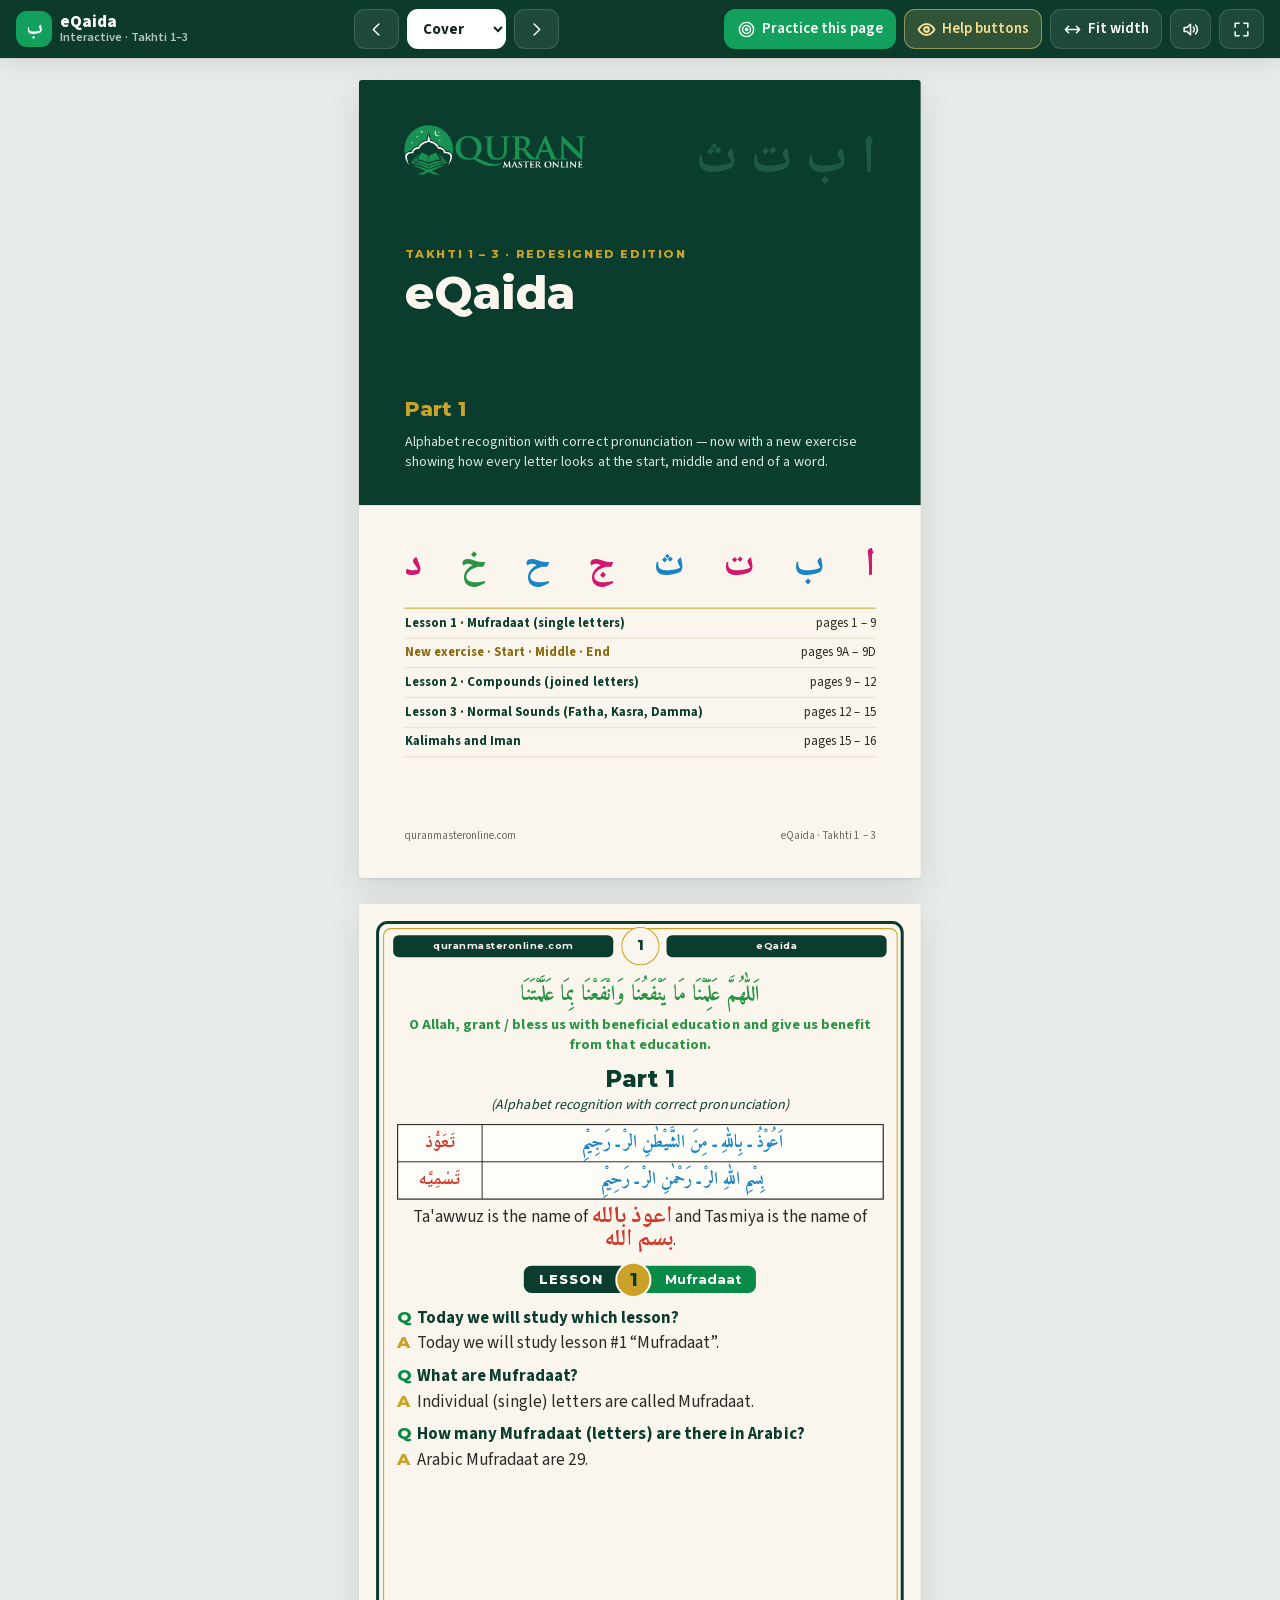
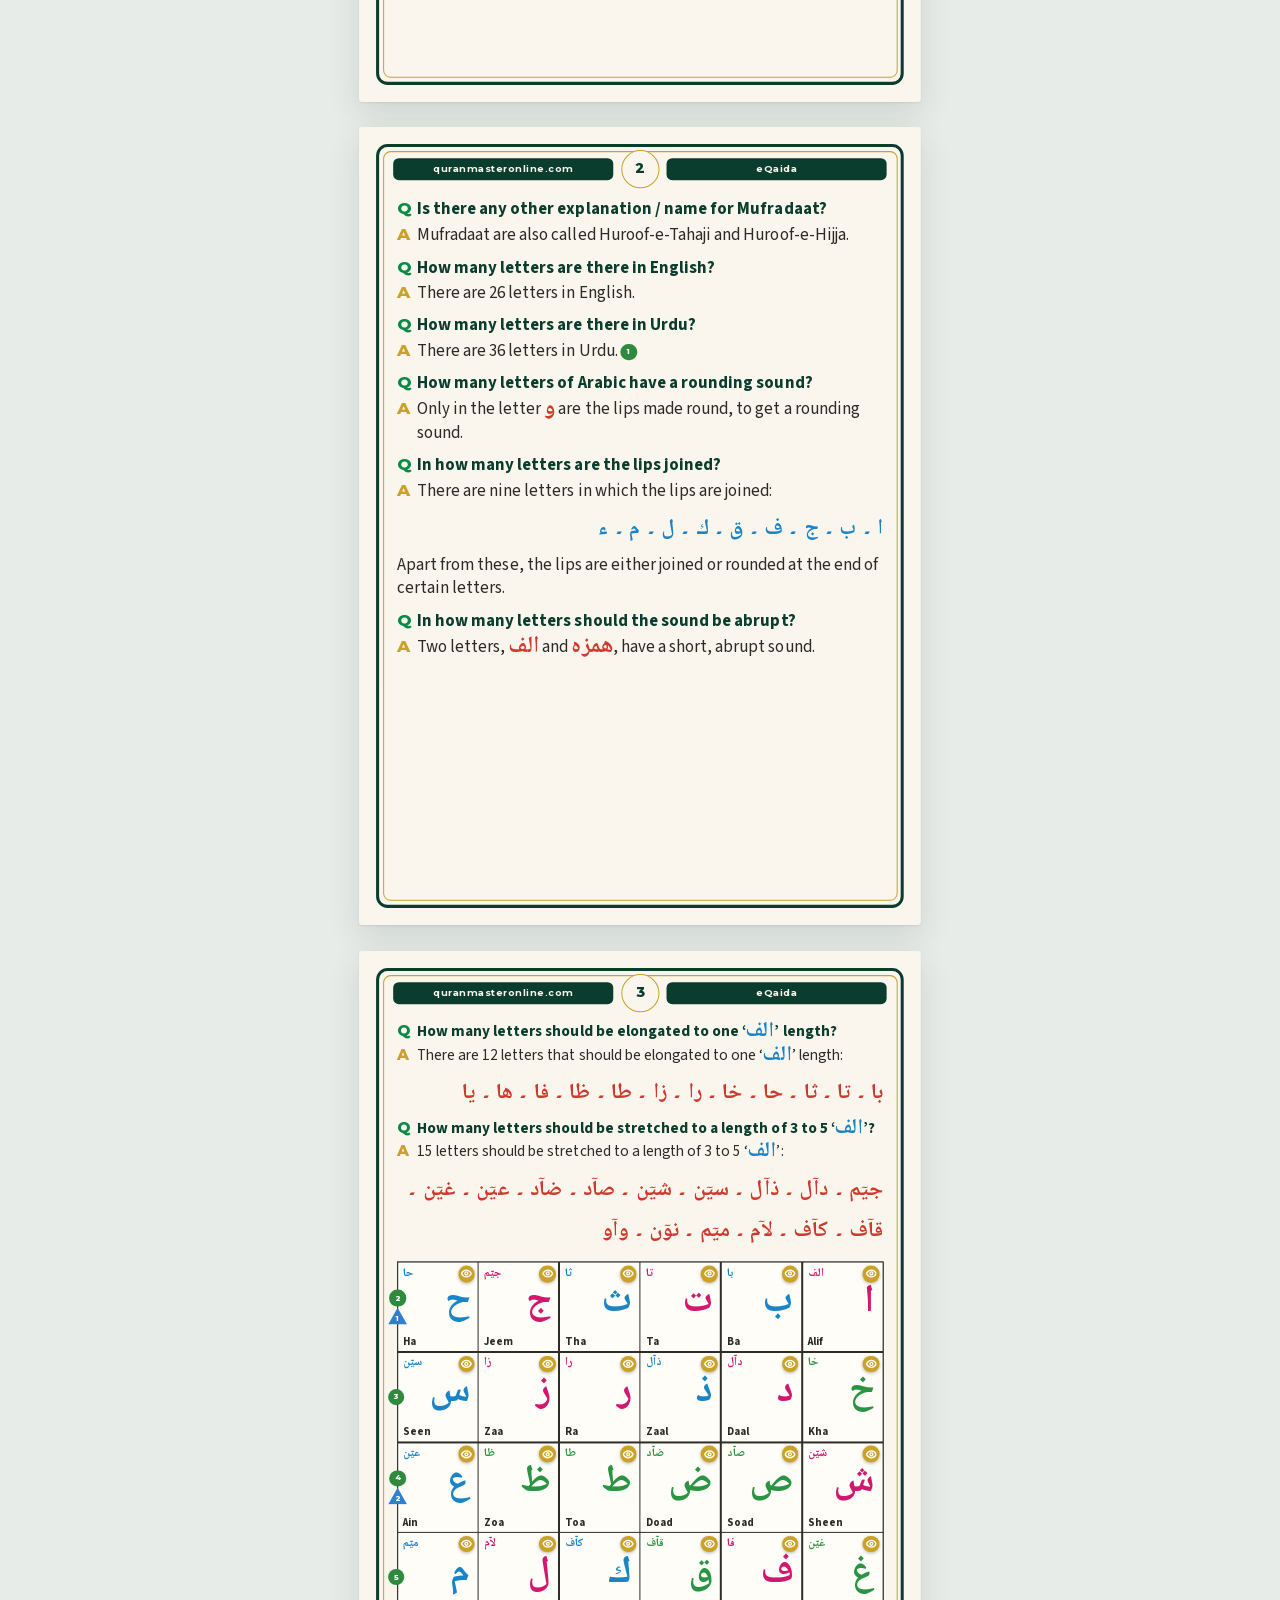
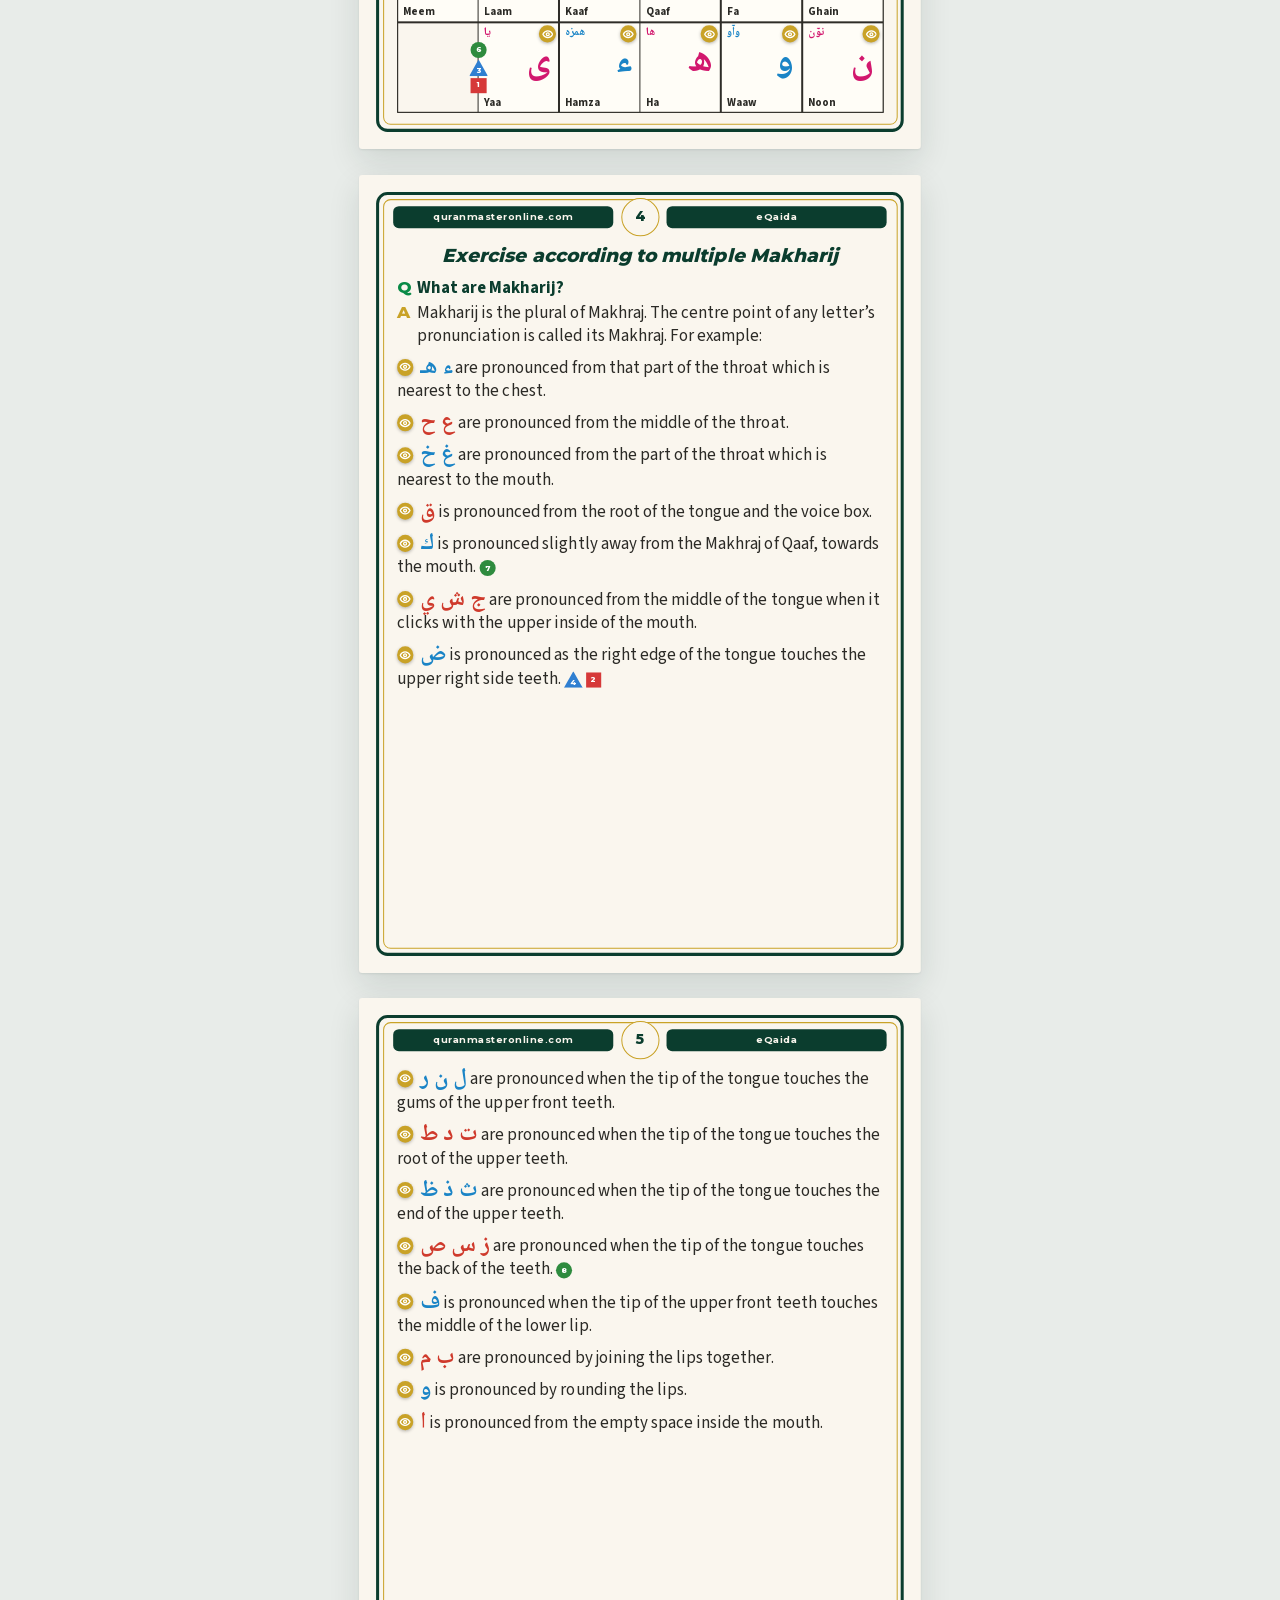
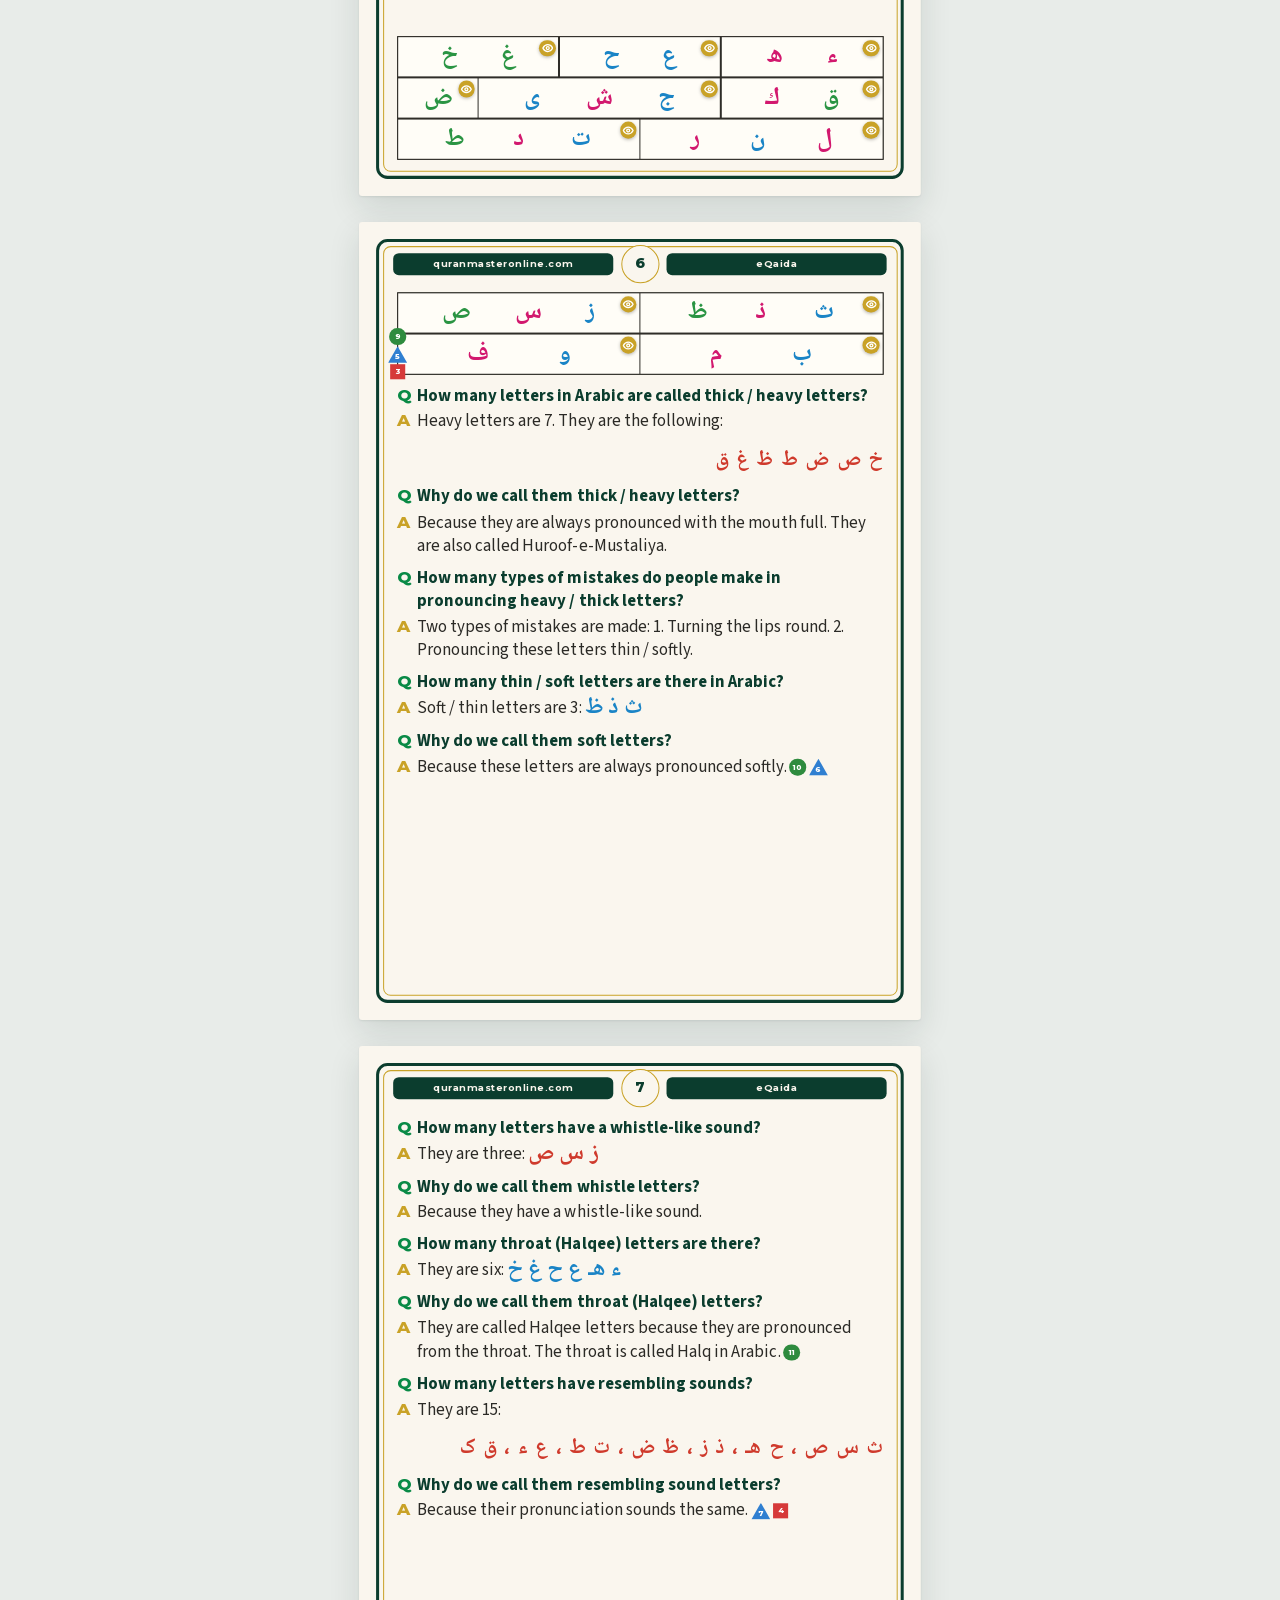
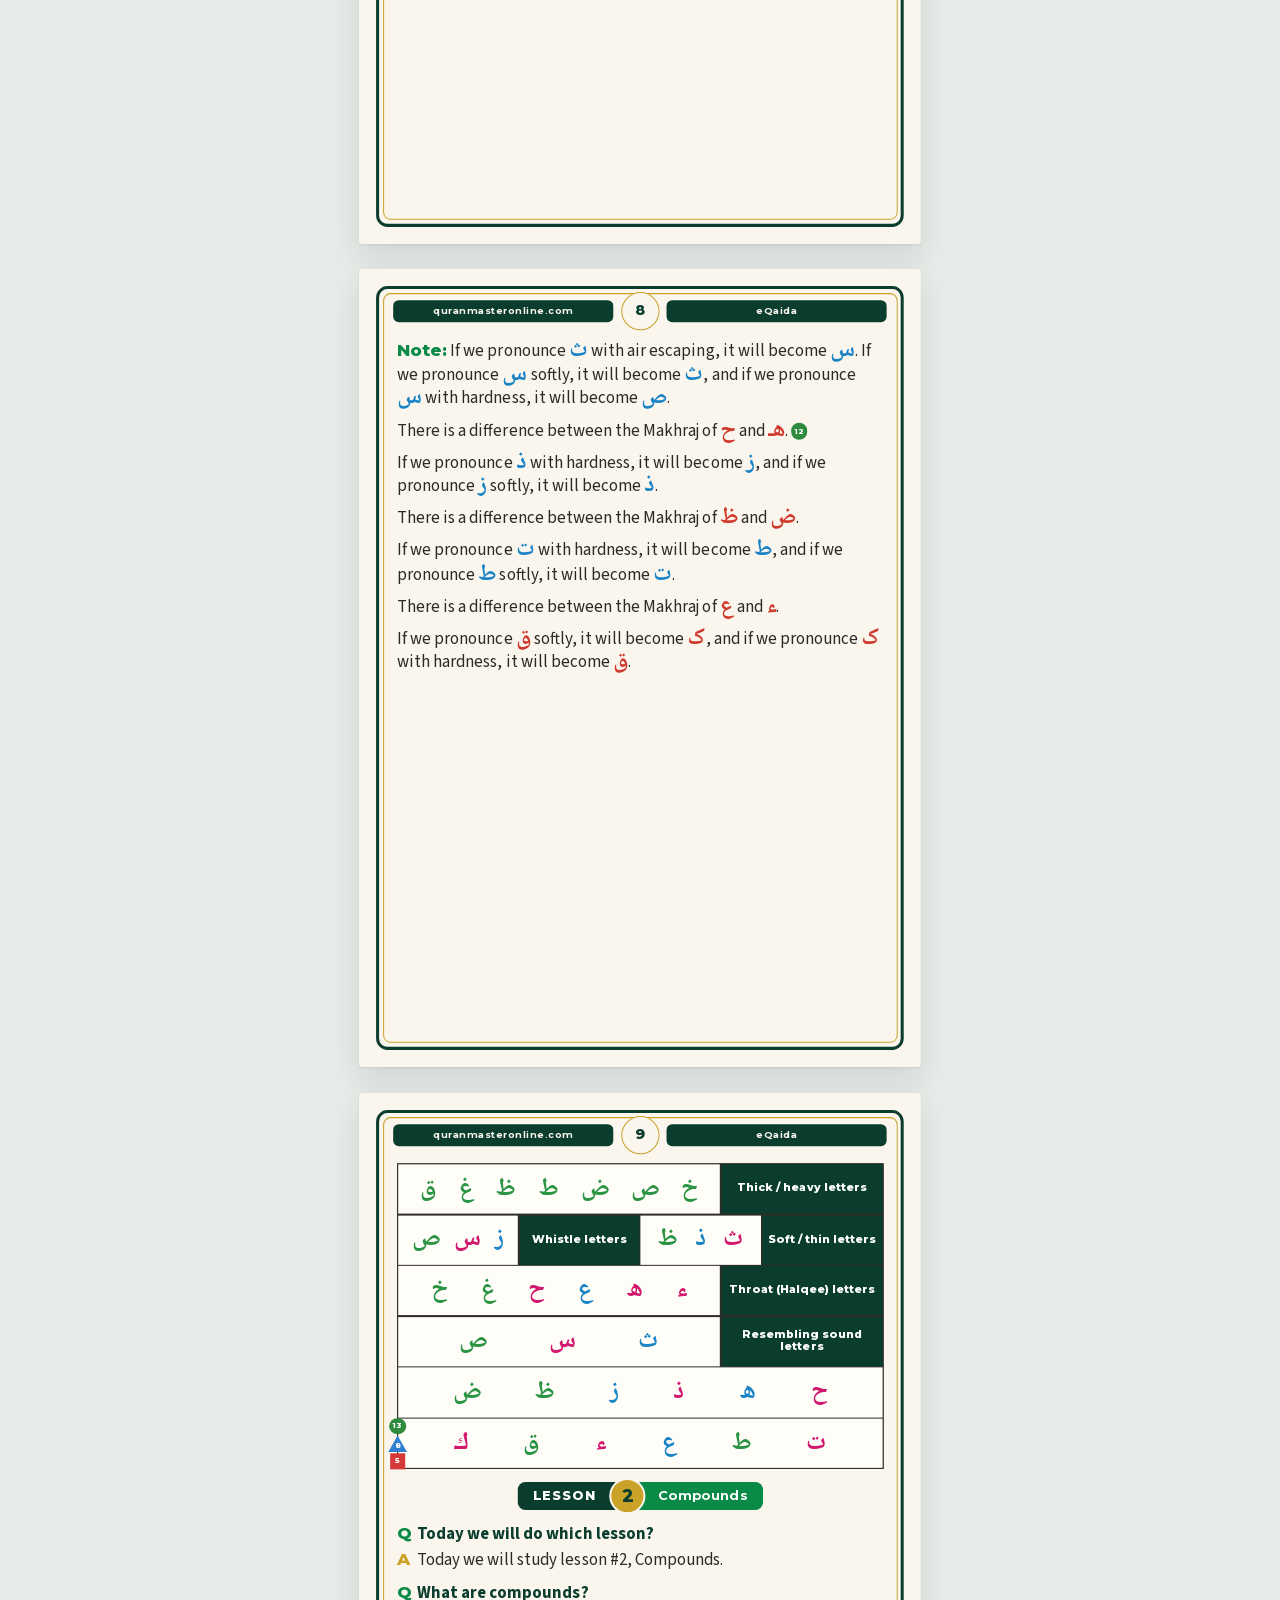
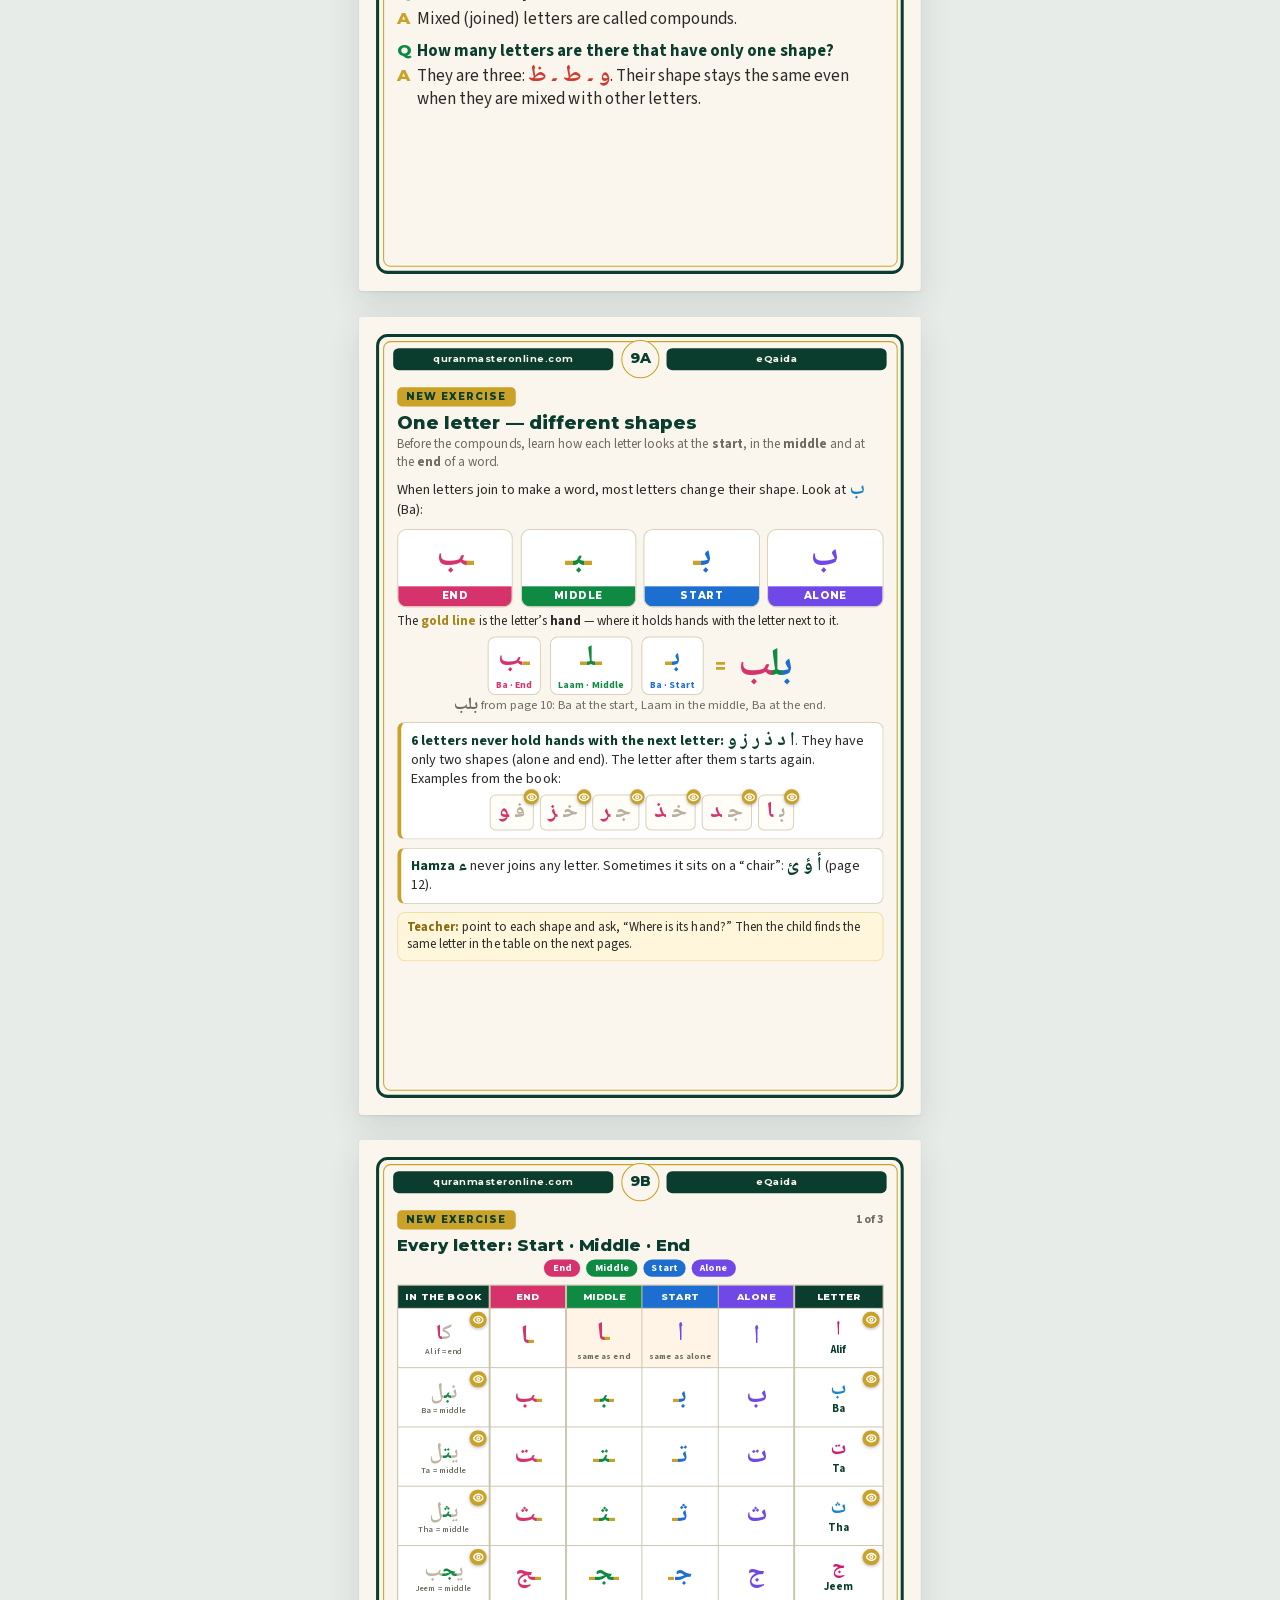
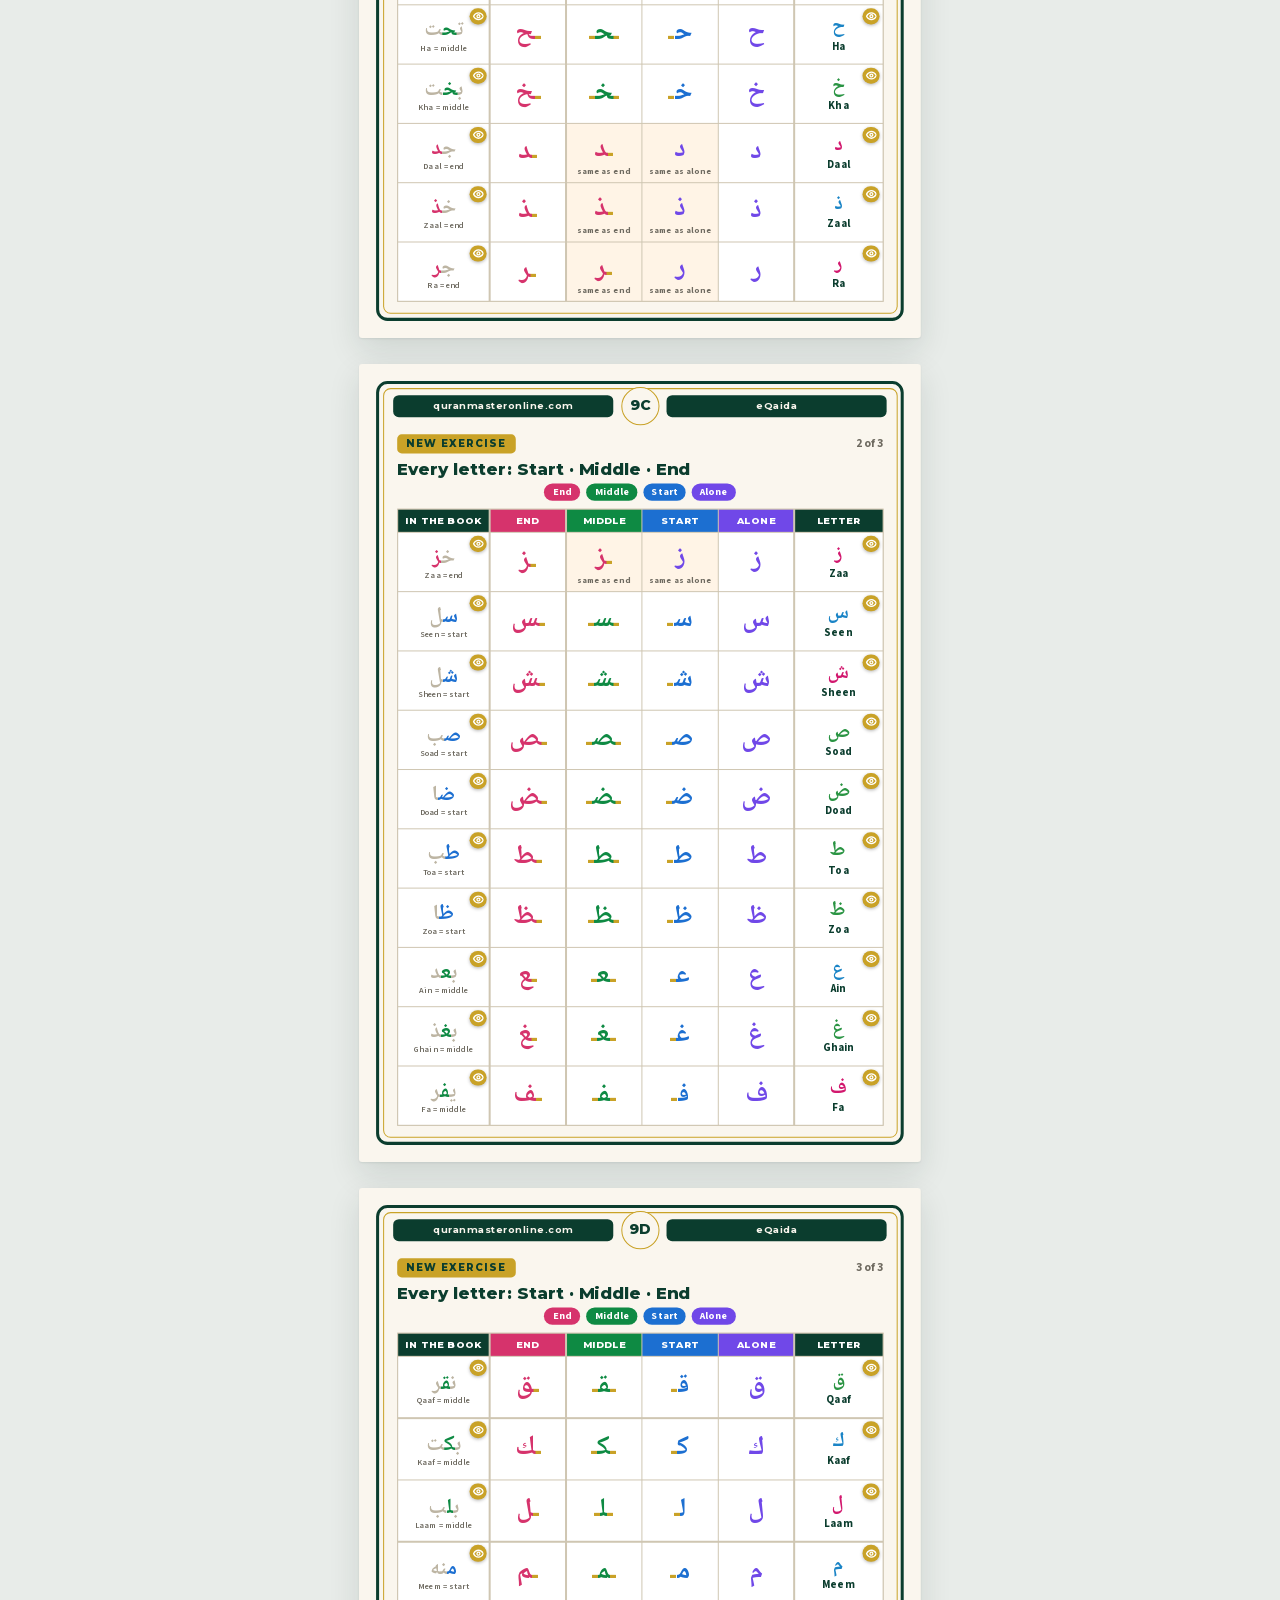
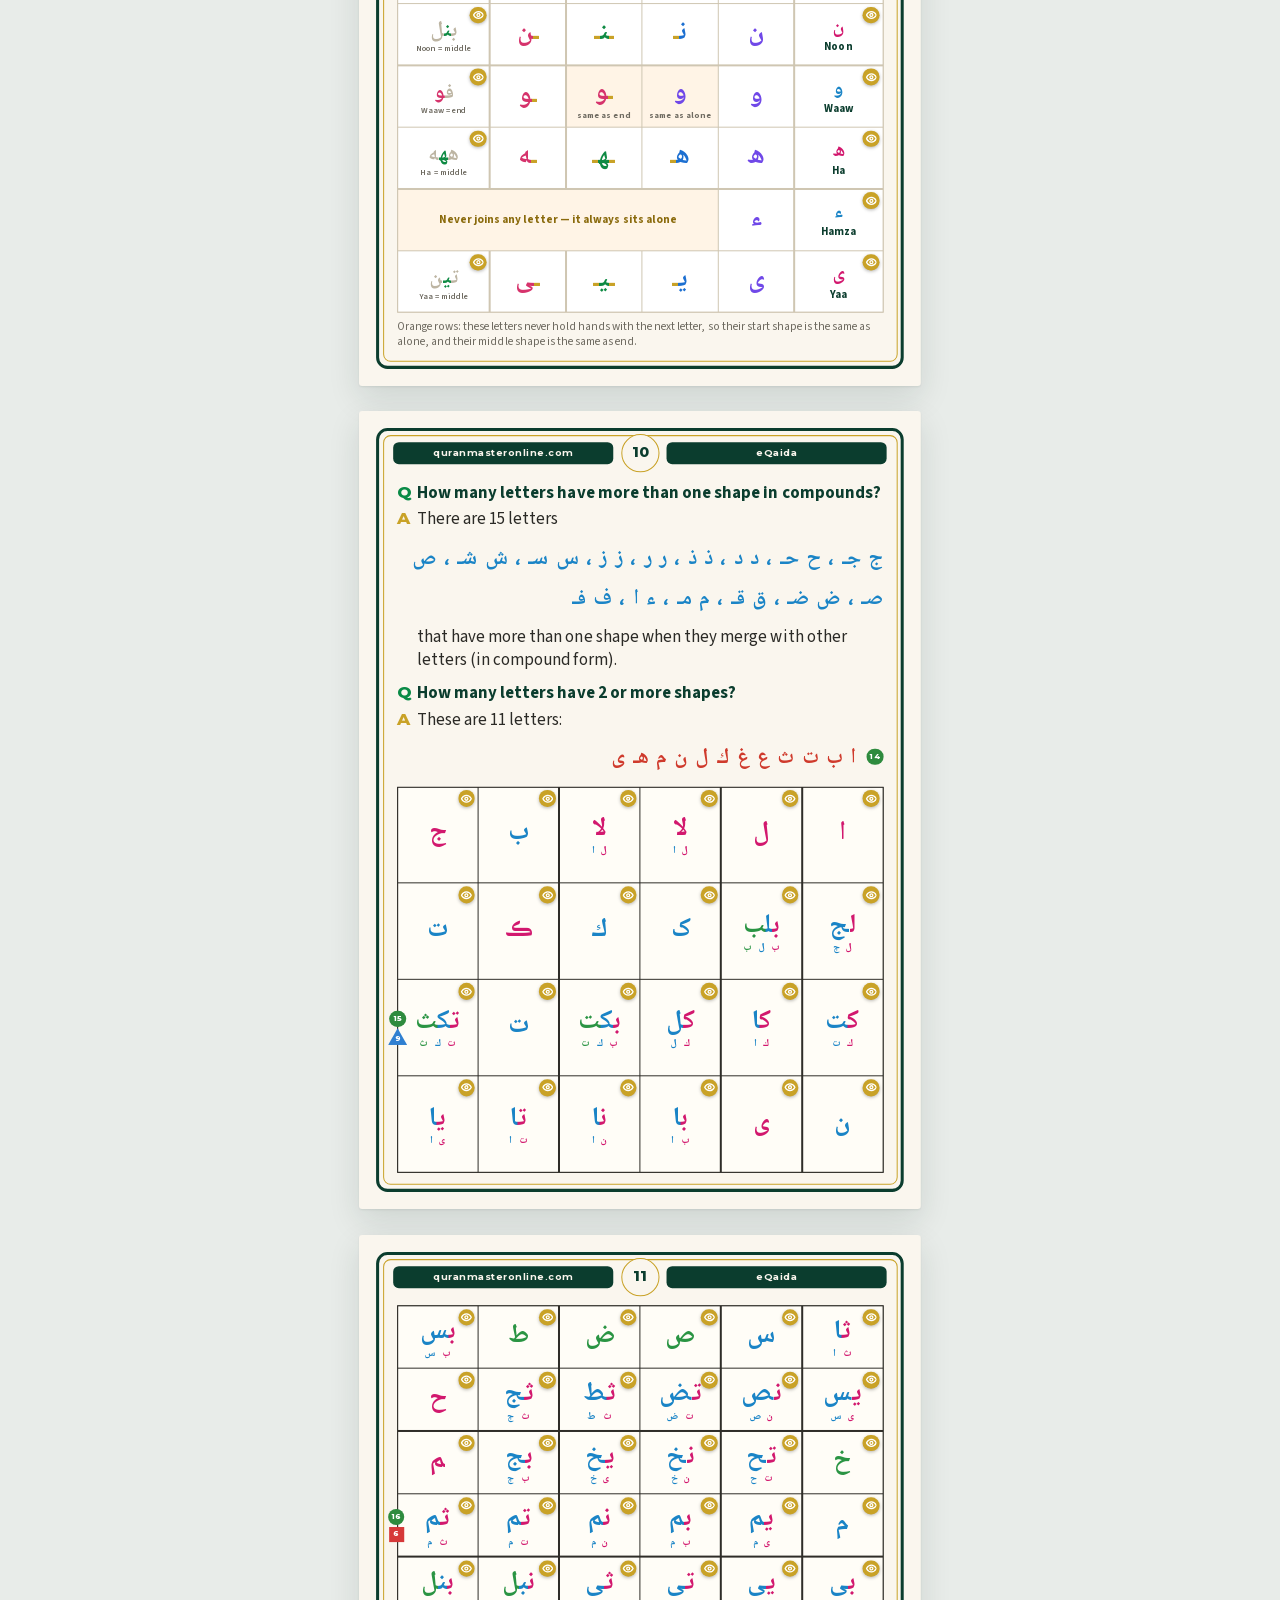
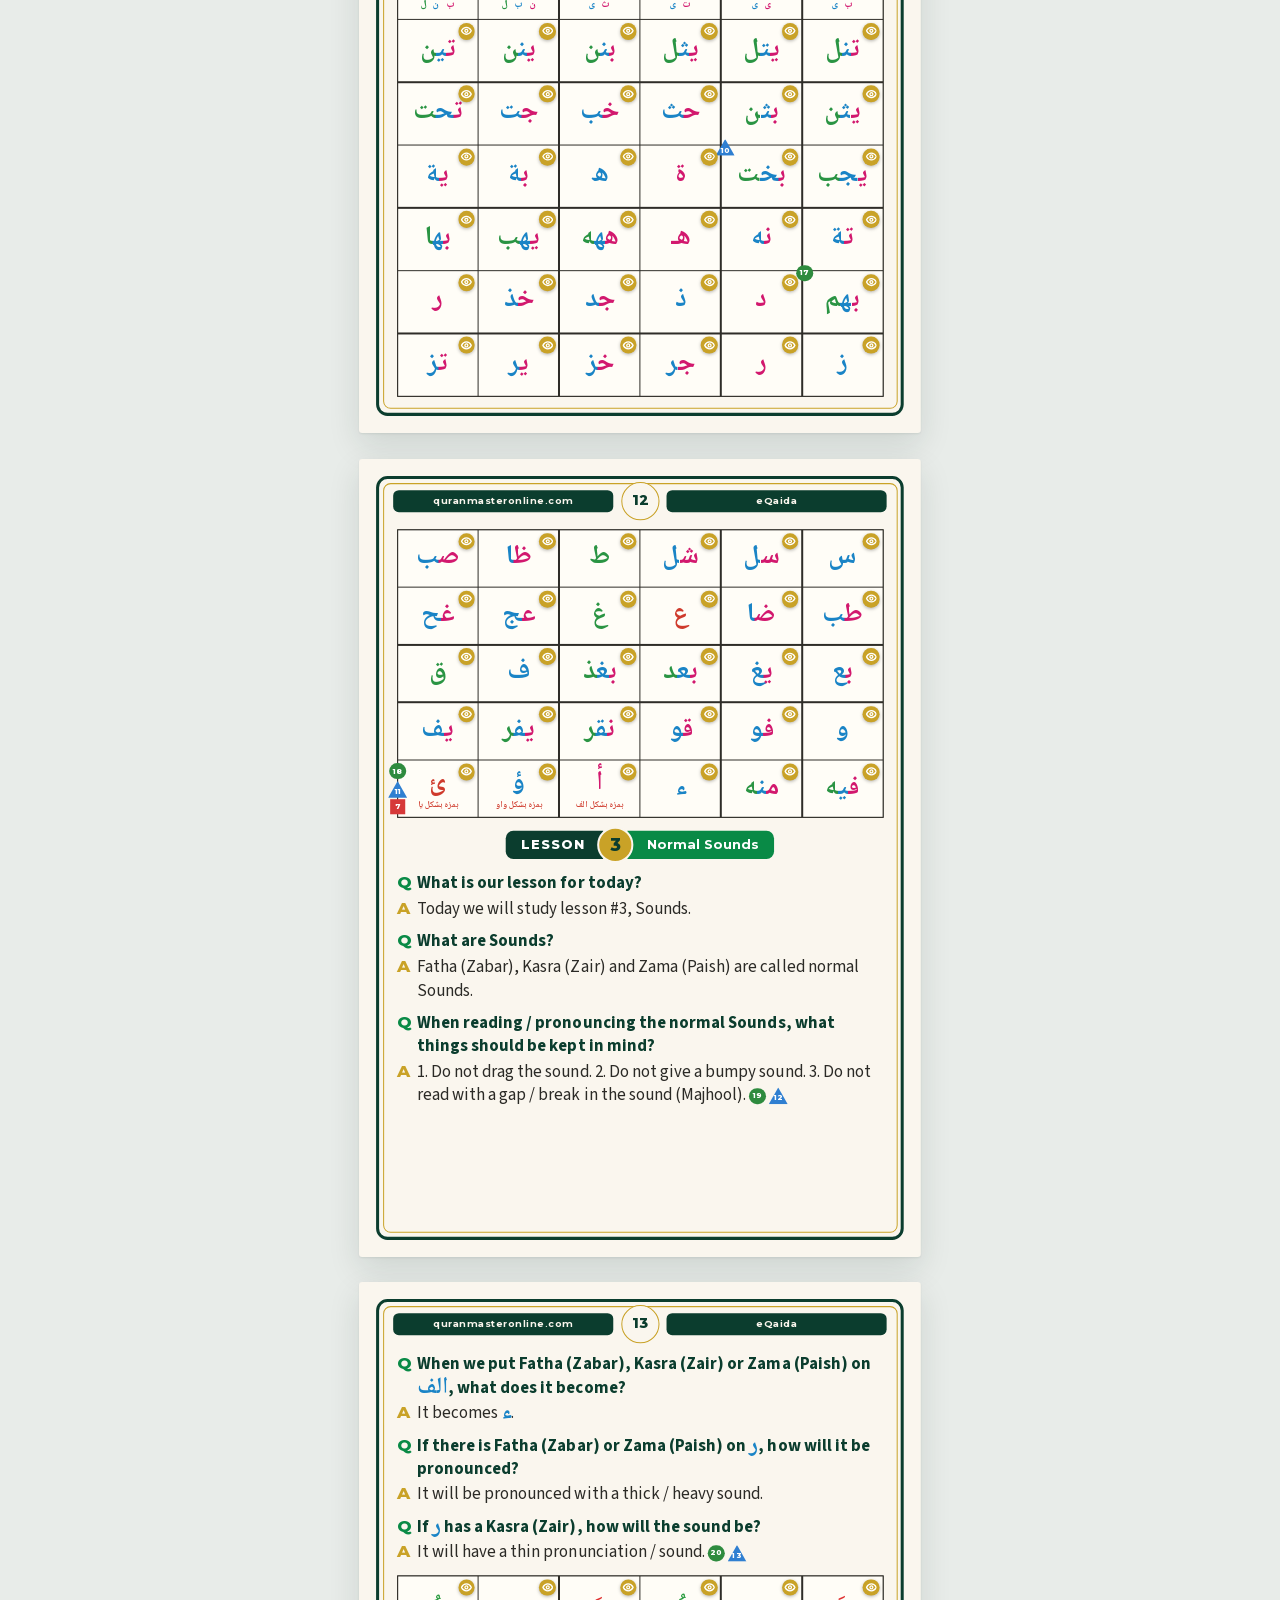
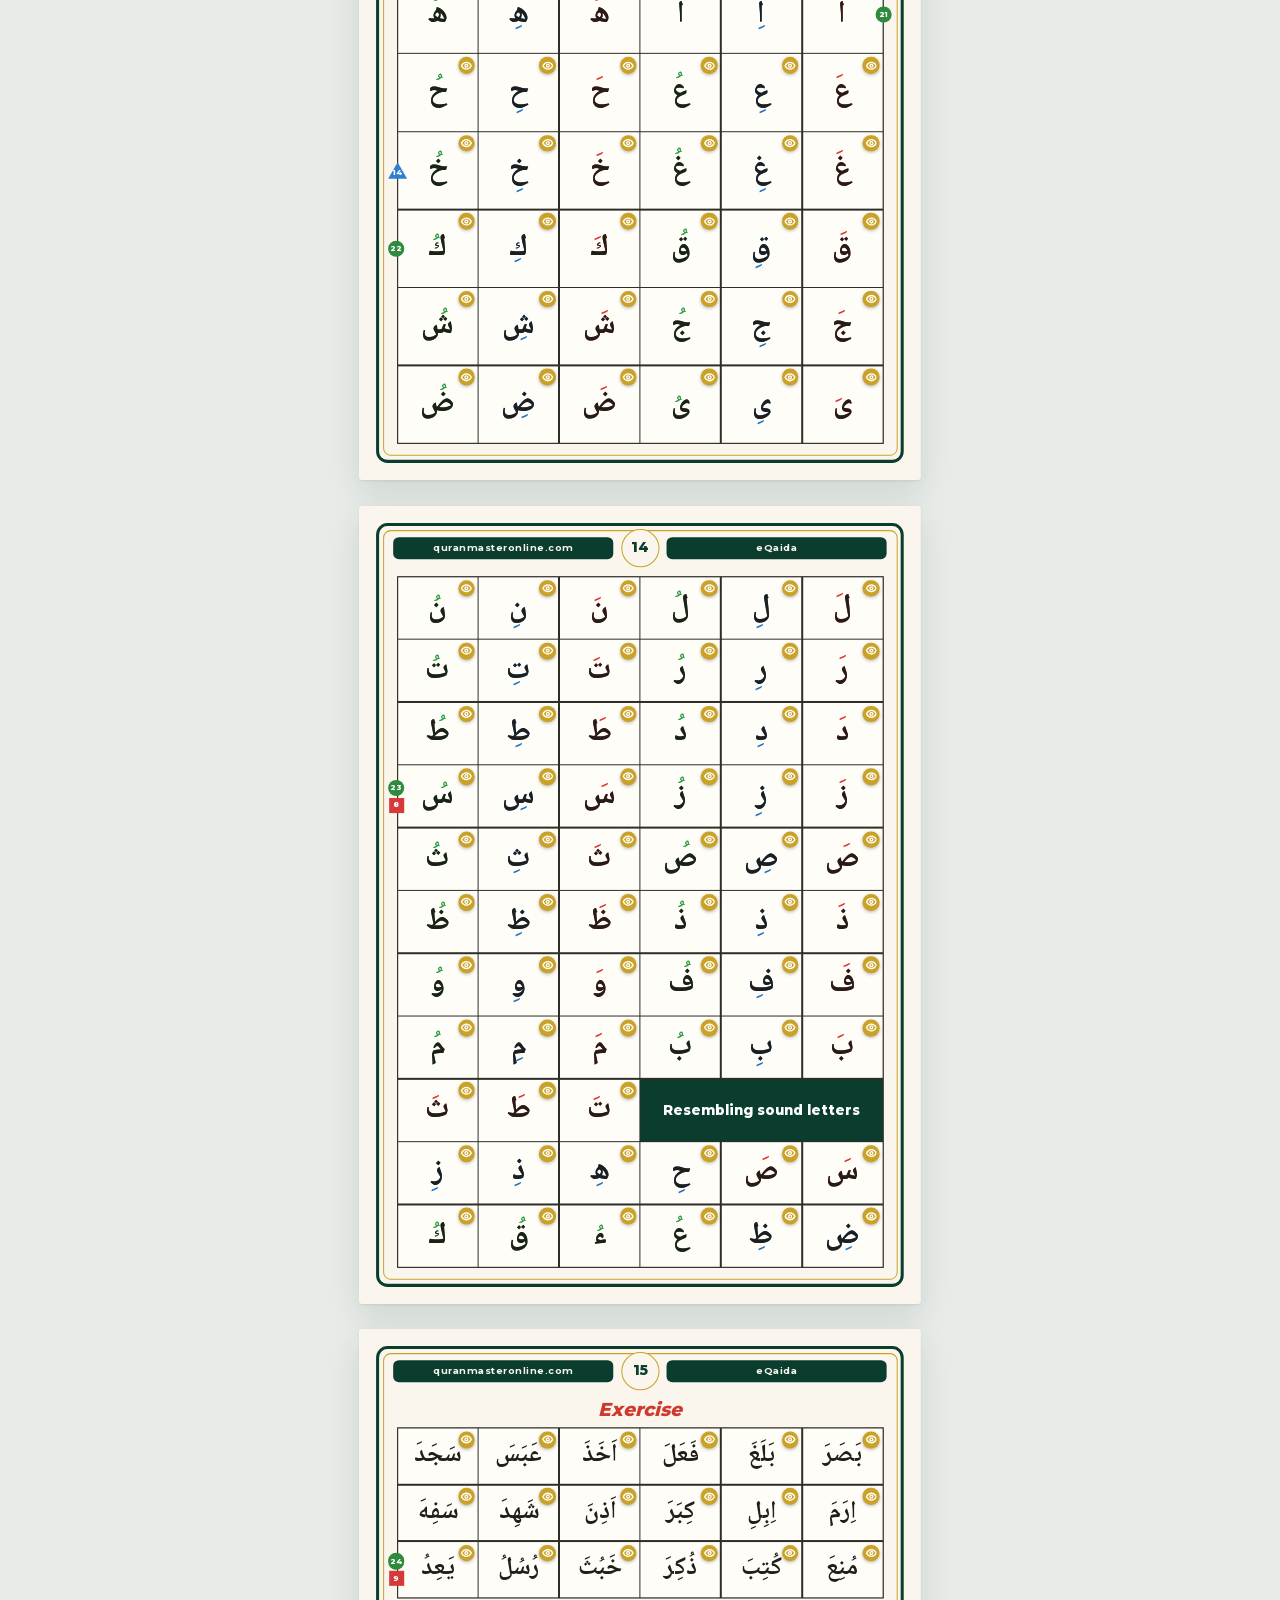
==== commit 9bd91e72: "Fix book pages on iPhone (text no longer piles up)" ====
--- a/Easy Qaida Website/index.html
+++ b/Easy Qaida Website/index.html
@@ -6,7 +6,7 @@
 <meta name="theme-color" content="#0C3B2C">
 <title>eQaida — Interactive</title>
 <link href="fonts/fonts.css" rel="stylesheet">
-<link href="practice.css?v=1112110000" rel="stylesheet">
+<link href="practice.css?v=1112130000" rel="stylesheet">
 <style>
 @page{size:148mm 210mm;margin:0}
 :root{
@@ -19,7 +19,7 @@
 html,body{margin:0;padding:0}
 body{font-family:'Source Sans 3',Arial,sans-serif;color:var(--ink);font-size:10.6pt;line-height:1.36;-webkit-print-color-adjust:exact;print-color-adjust:exact}
 .page{width:148mm;height:210mm;position:relative;overflow:hidden;background:var(--cream);page-break-after:always;break-after:page}
-.page:last-child{page-break-after:auto;break-after:auto}
+#book>.pgw:last-child>.page,#book>.page:last-child{page-break-after:auto;break-after:auto}
 .frame{position:absolute;inset:4.5mm;border:.8mm solid var(--deep);border-radius:3mm;pointer-events:none}
 .frame::after{content:"";position:absolute;inset:1mm;border:.3mm solid var(--gold);border-radius:2mm}
 .hdr{position:absolute;top:7.6mm;left:9mm;right:9mm;height:7mm;display:flex;align-items:center;gap:2mm}
@@ -178,13 +178,18 @@
   .tbb.eq-snd{font-size:18px;padding:0 9px}
   .eq-snd.off{opacity:.55}
   #pSel{font:inherit;font-weight:700;height:38px;border-radius:10px;border:0;padding:0 10px;background:#FAF6EE;color:#0B3D2E;cursor:pointer}
-  #book{display:flex;flex-direction:column;align-items:center;gap:22px;padding:22px 0 80px;zoom:var(--z,1)}
+  #book{display:flex;flex-direction:column;align-items:center;gap:22px;padding:22px 0 80px}
+  /* pages are shrunk with transform (not zoom): iPhones shrank the boxes but kept the text big, so letters piled up */
+  .pgw{width:calc(148mm * var(--z,1));height:calc(210mm * var(--z,1));flex:none;position:relative}
+  .pgw>.page{position:absolute;left:0;top:0;transform:scale(var(--z,1));transform-origin:0 0}
   .page{box-shadow:0 3px 14px rgba(0,0,0,.18)}
 }
 @media screen and (max-width:700px){ .tbt{display:none} .tbb.wide span{display:none} }
 @media print{
   .tb,.hs,.xm{display:none!important}
   #book{zoom:1!important;display:block;padding:0}
+  .pgw{width:auto!important;height:auto!important}
+  .pgw>.page{position:relative!important;transform:none!important}
   .page{box-shadow:none}
 }
 
@@ -391,6 +396,7 @@
 
 /* ================= phones and small tablets ================= */
 html{-webkit-text-size-adjust:100%;text-size-adjust:100%}
+.page,.page *{-webkit-text-size-adjust:none;text-size-adjust:none}
 button{touch-action:manipulation}
 @media screen and (max-width:1000px){
   .tbt{display:none}
@@ -1302,6 +1308,7 @@
 xm.addEventListener("click",e=>{ if(e.target===xm) closeX(); });
 
 const PAGES=[...document.querySelectorAll("#book .page")];
+PAGES.forEach(p=>{ const w=document.createElement("div"); w.className="pgw"; p.parentNode.insertBefore(w,p); w.appendChild(p); });
 const pSel=document.getElementById("pSel");
 pSel.innerHTML=PAGES.map((p,i)=>{ const no=p.querySelector(".hdr .no"); return `<option value="${i}">${no?"Page "+no.textContent:"Cover"}</option>`; }).join("");
 let fitMode="page";
@@ -1344,8 +1351,8 @@
 fit();
 
 </script>
-<script src="sounds.js?v=1112110000"></script>
-<script src="practice.js?v=1112110000"></script>
+<script src="sounds.js?v=1112130000"></script>
+<script src="practice.js?v=1112130000"></script>
 <script>
 /* if this page was opened without its folder (for example straight from inside a zip), say so clearly */
 addEventListener("load",function(){ setTimeout(function(){ if(window.EQPractice||window.__SINGLE) return;
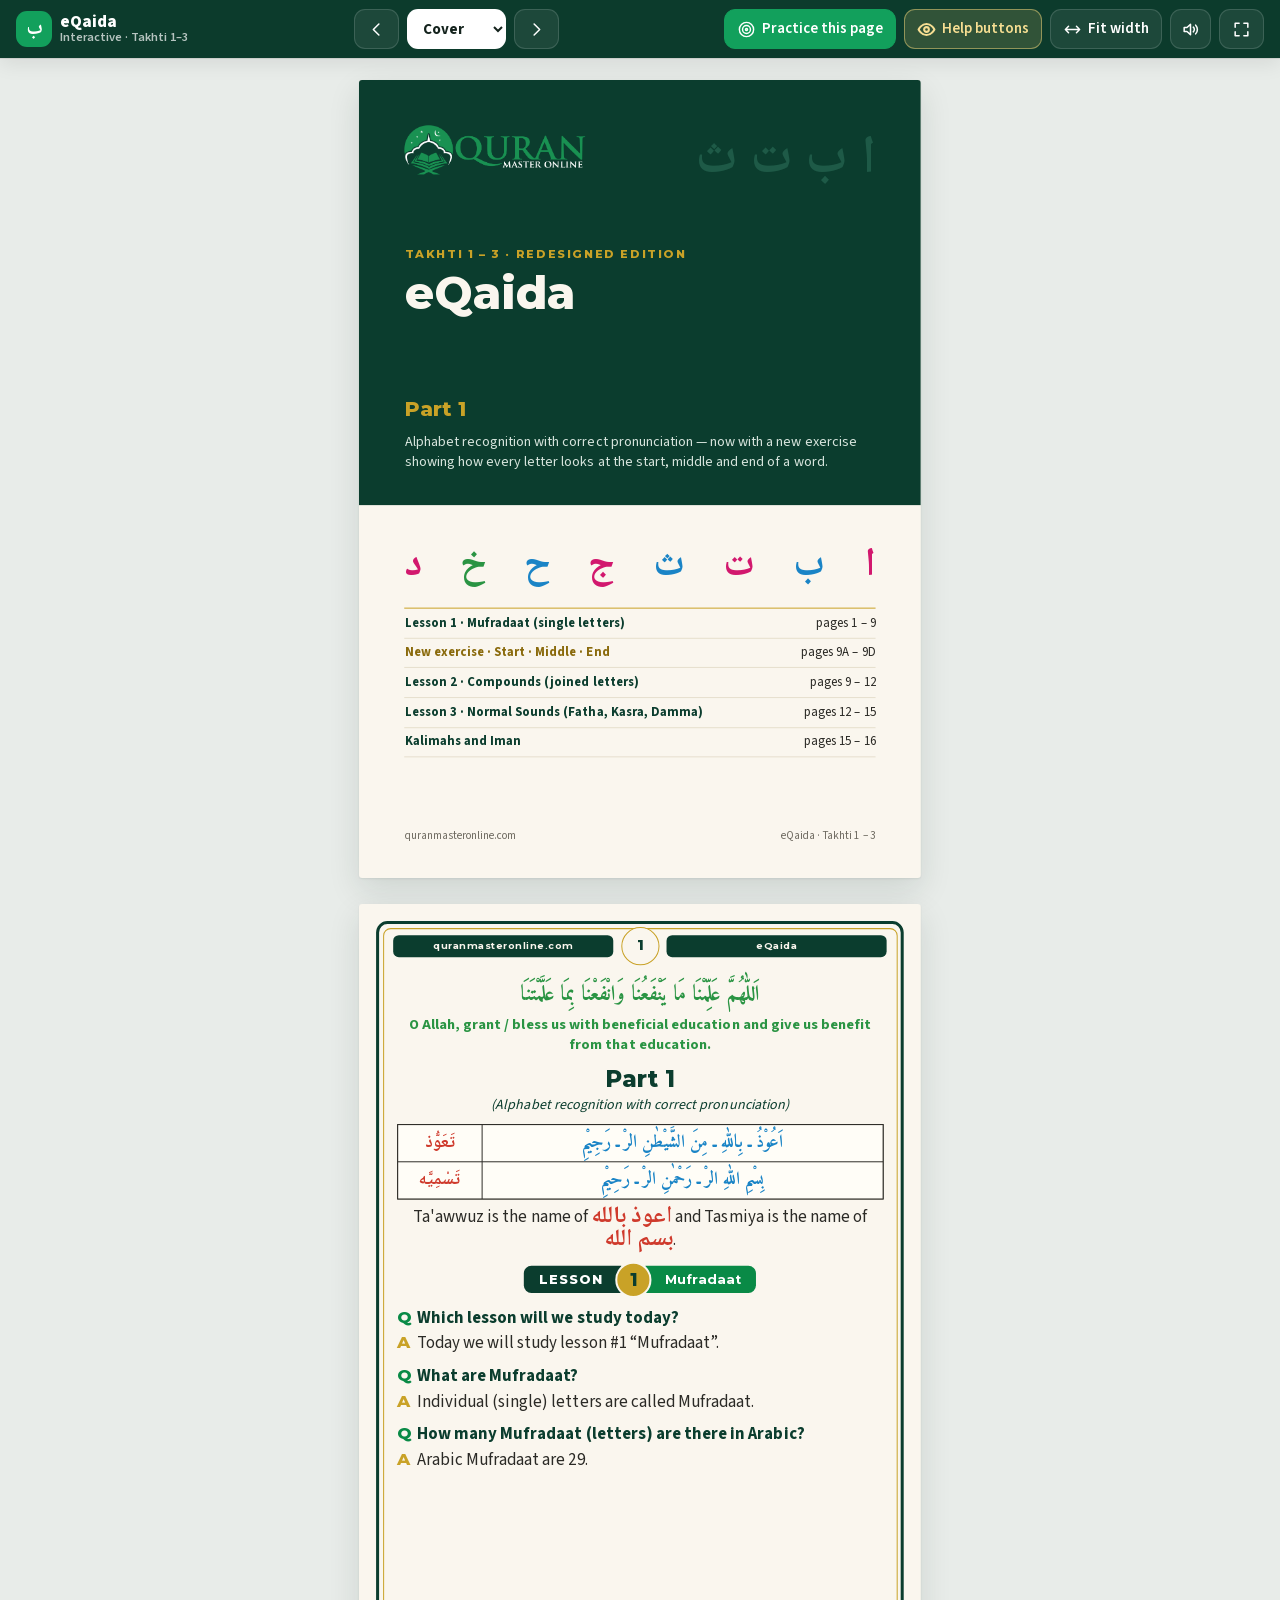
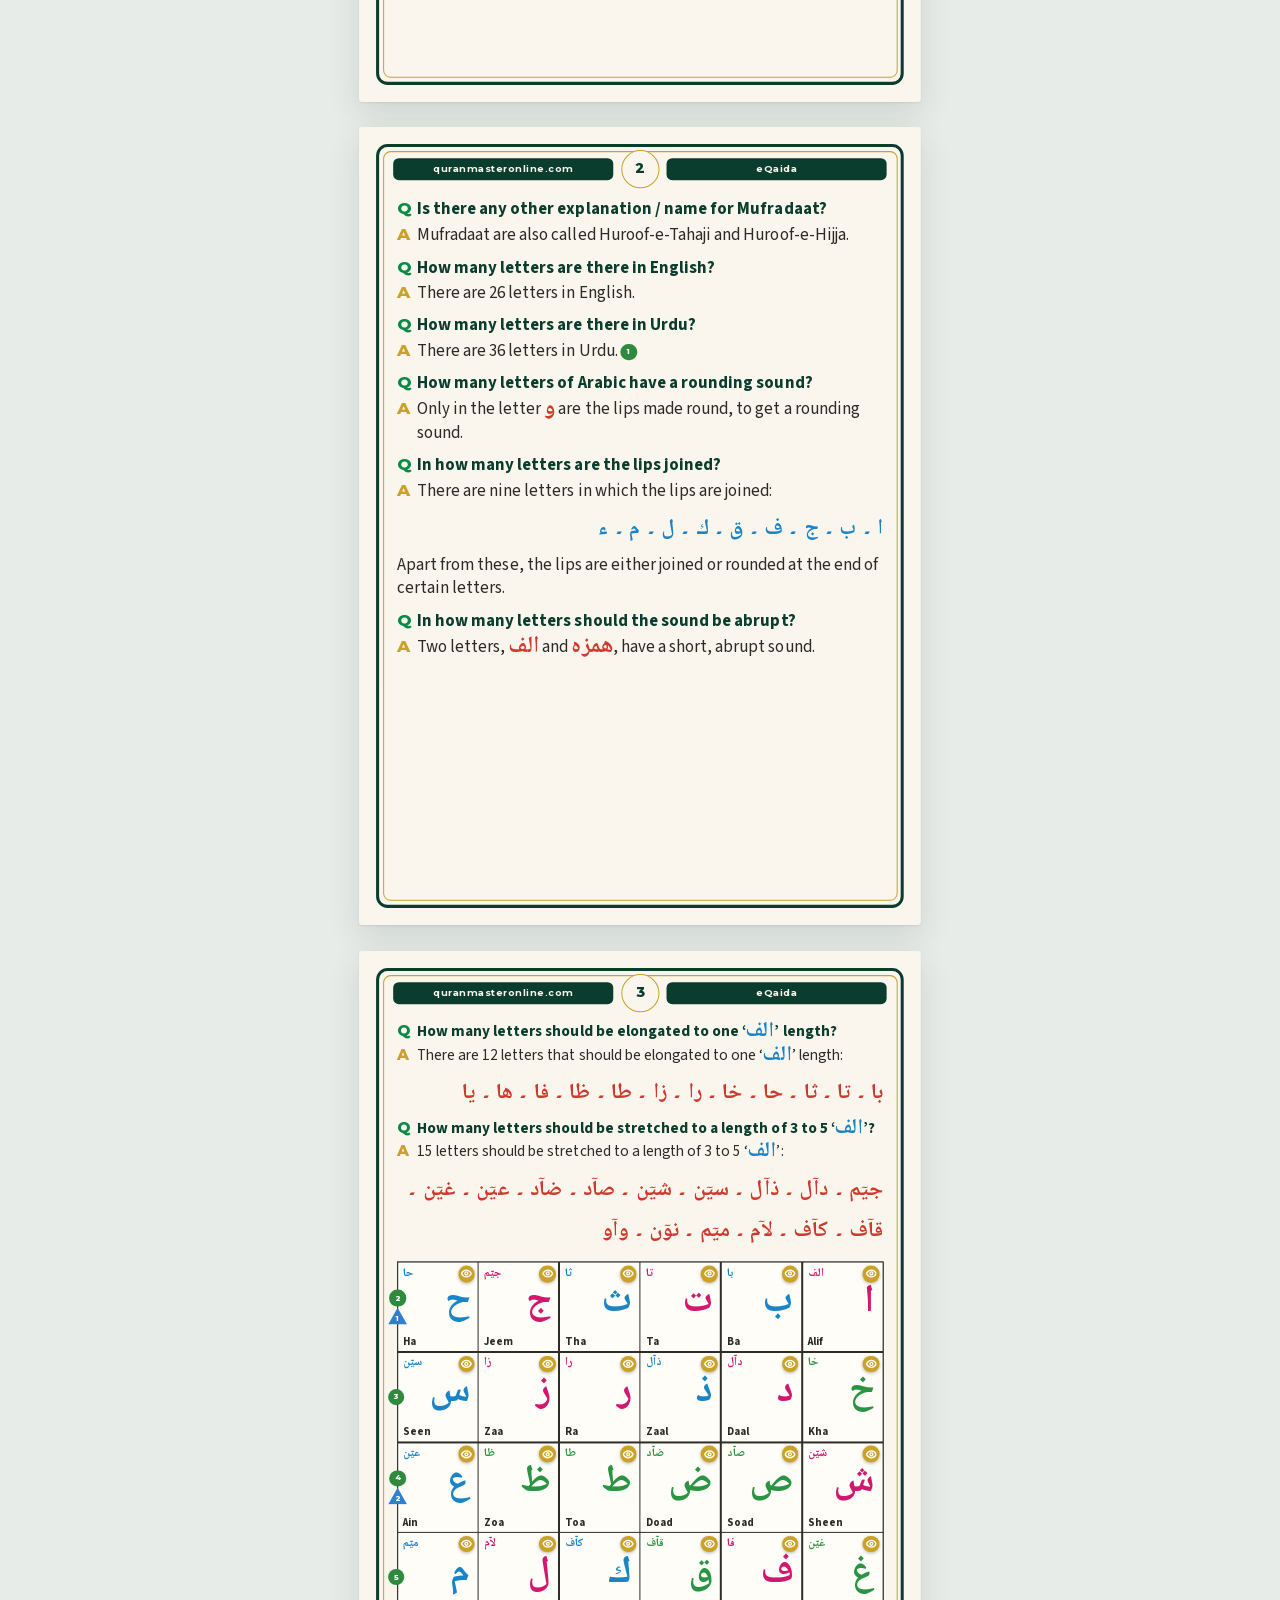
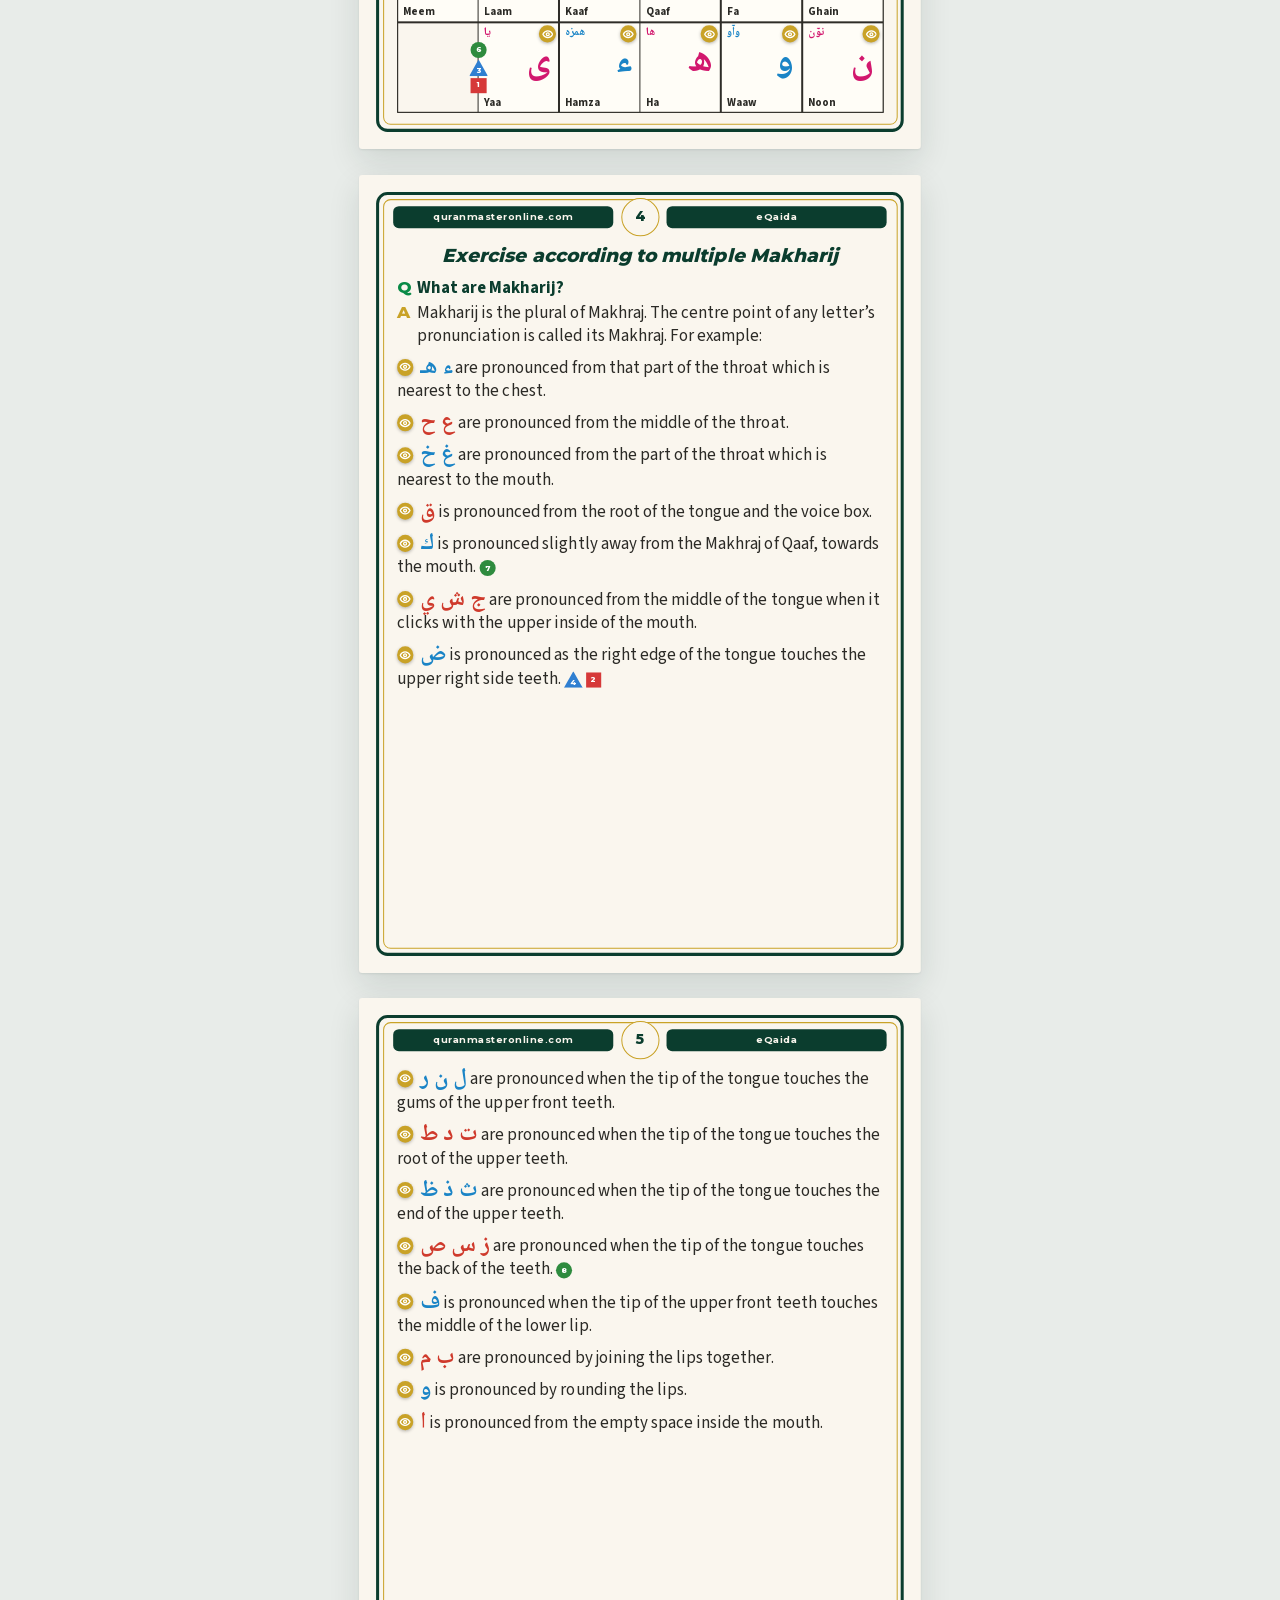
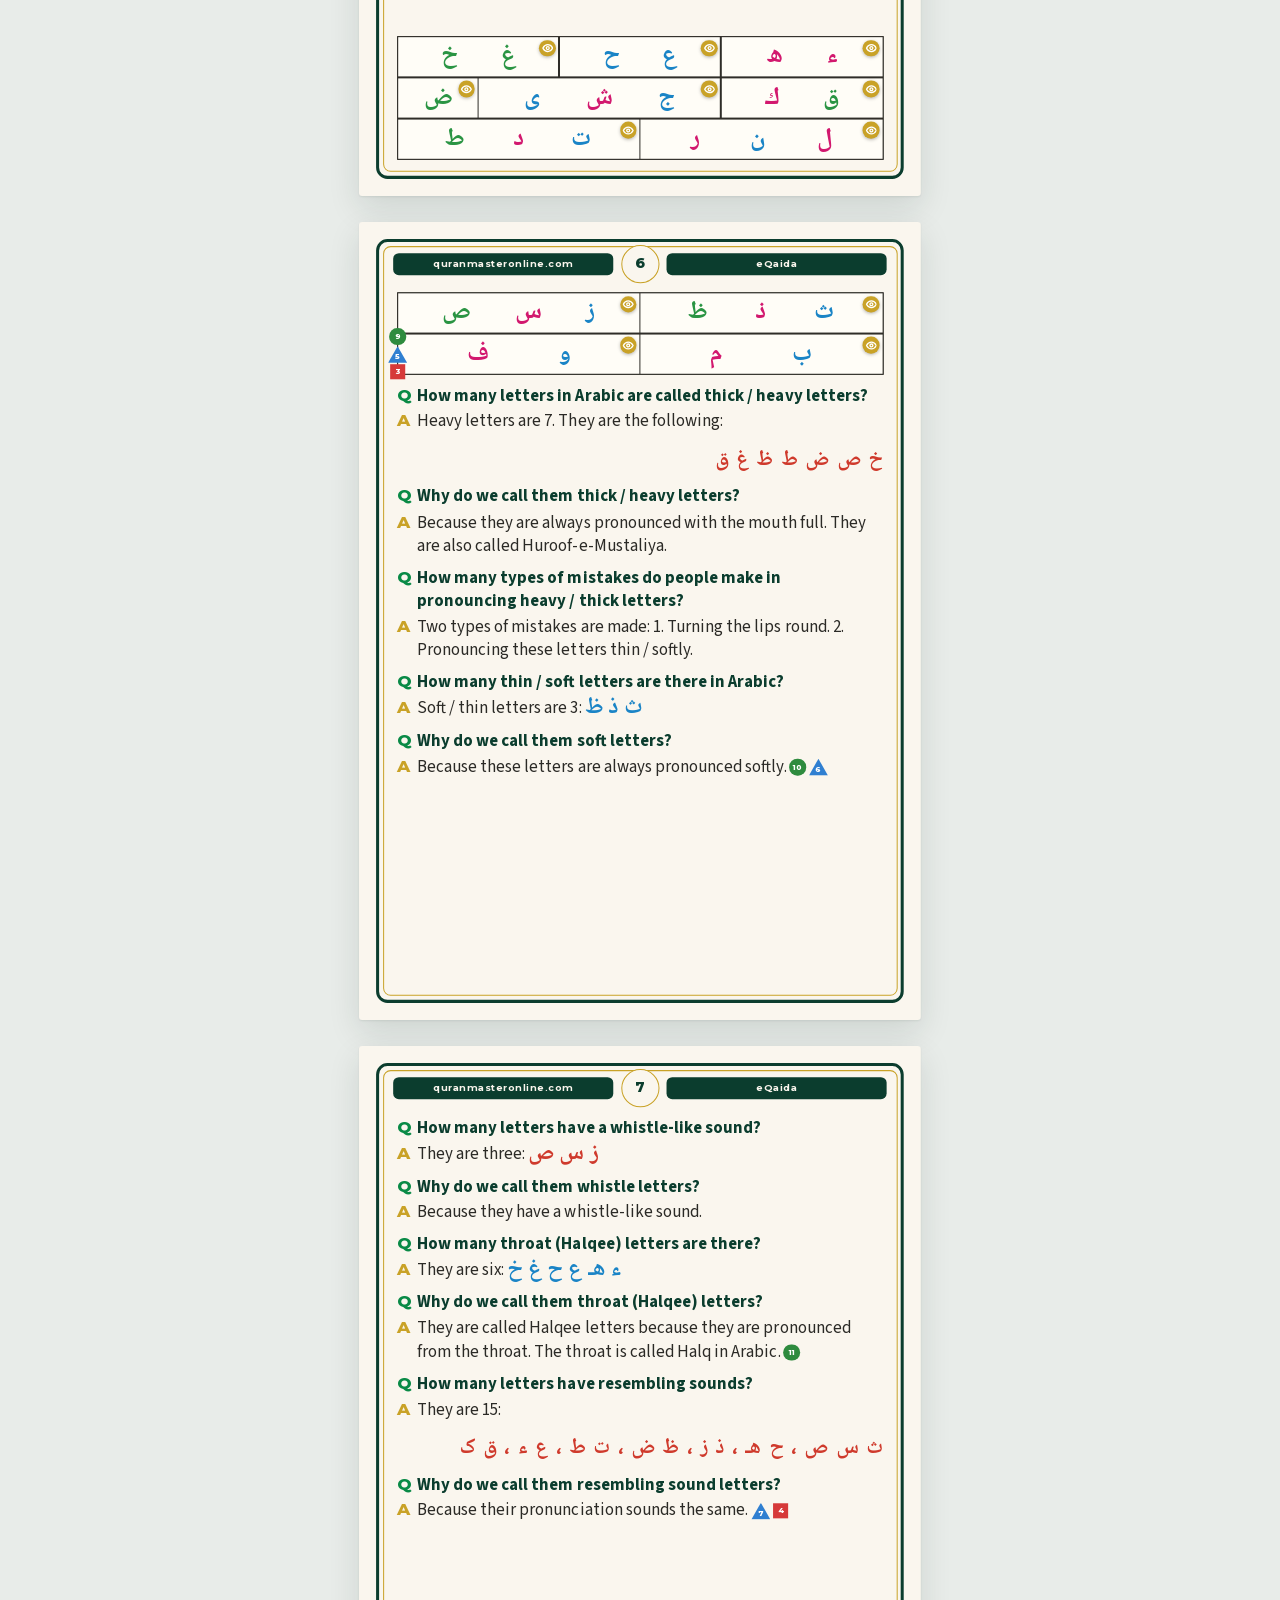
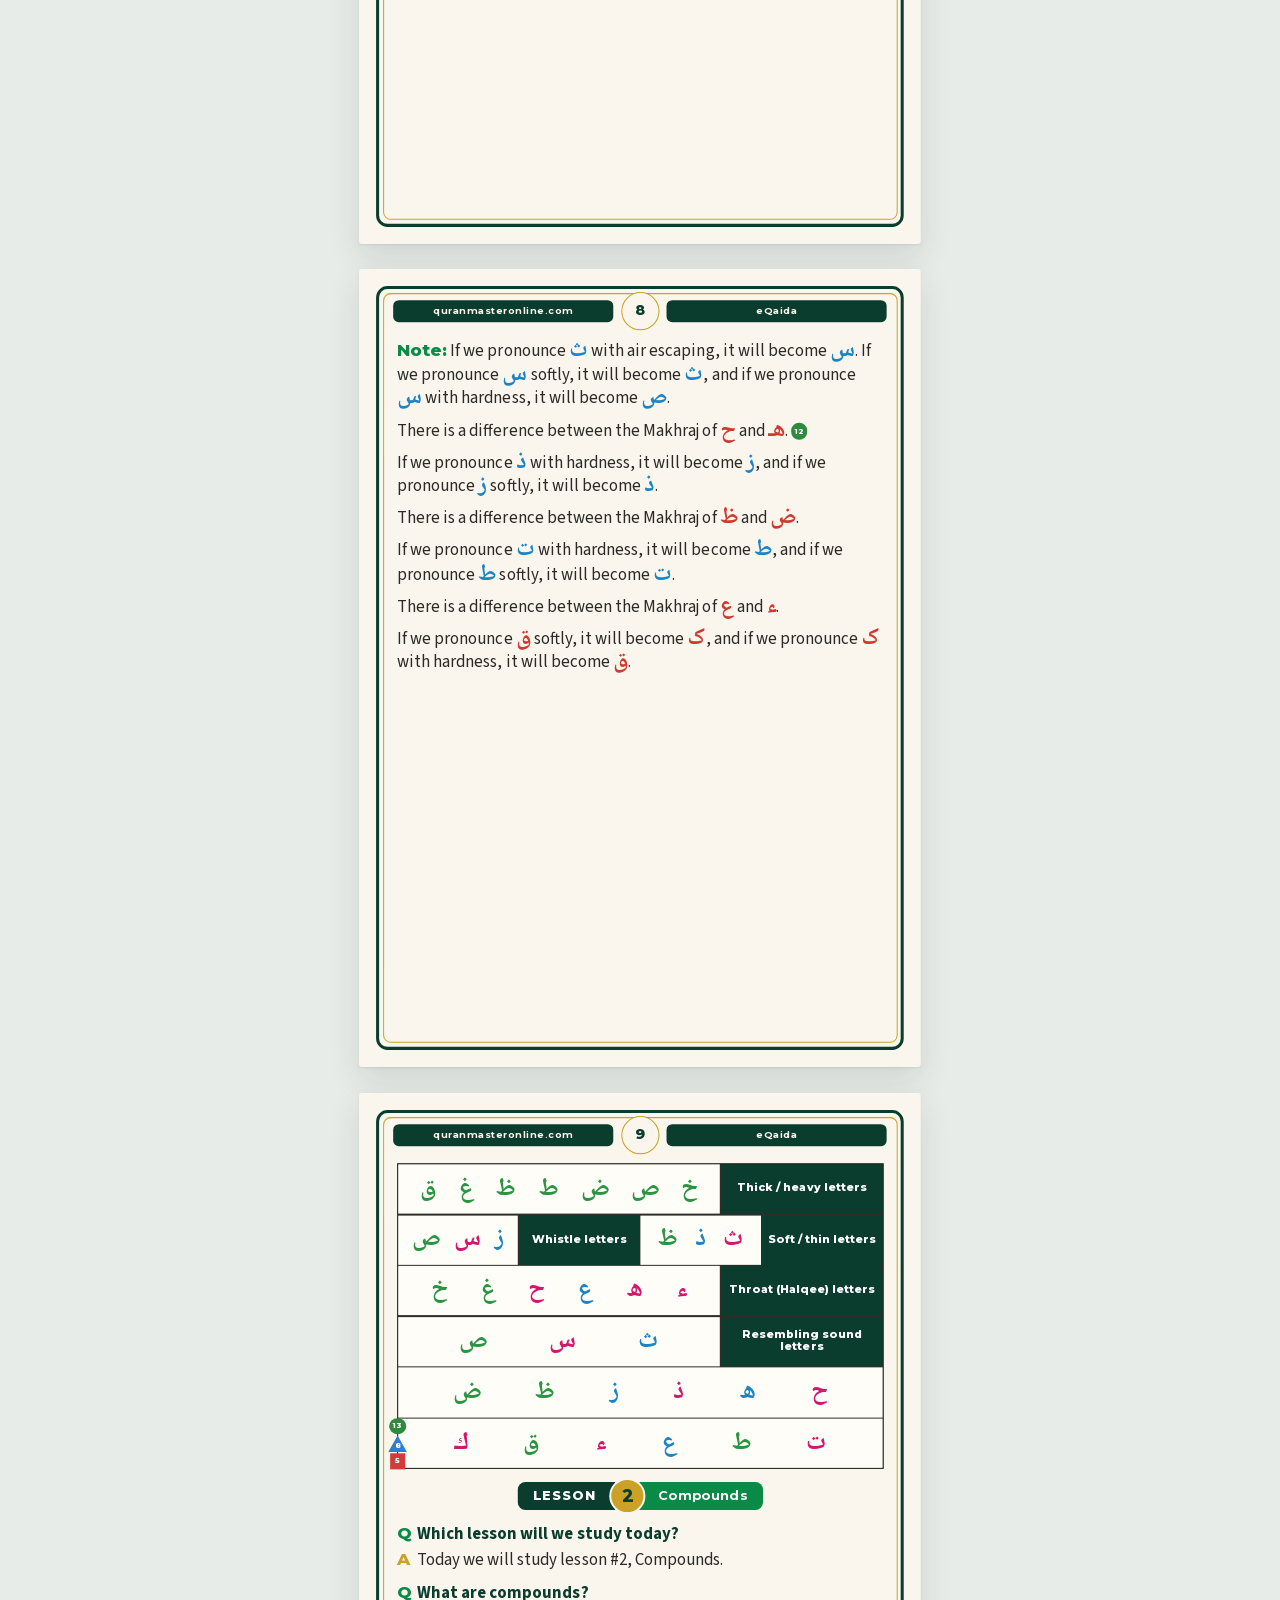
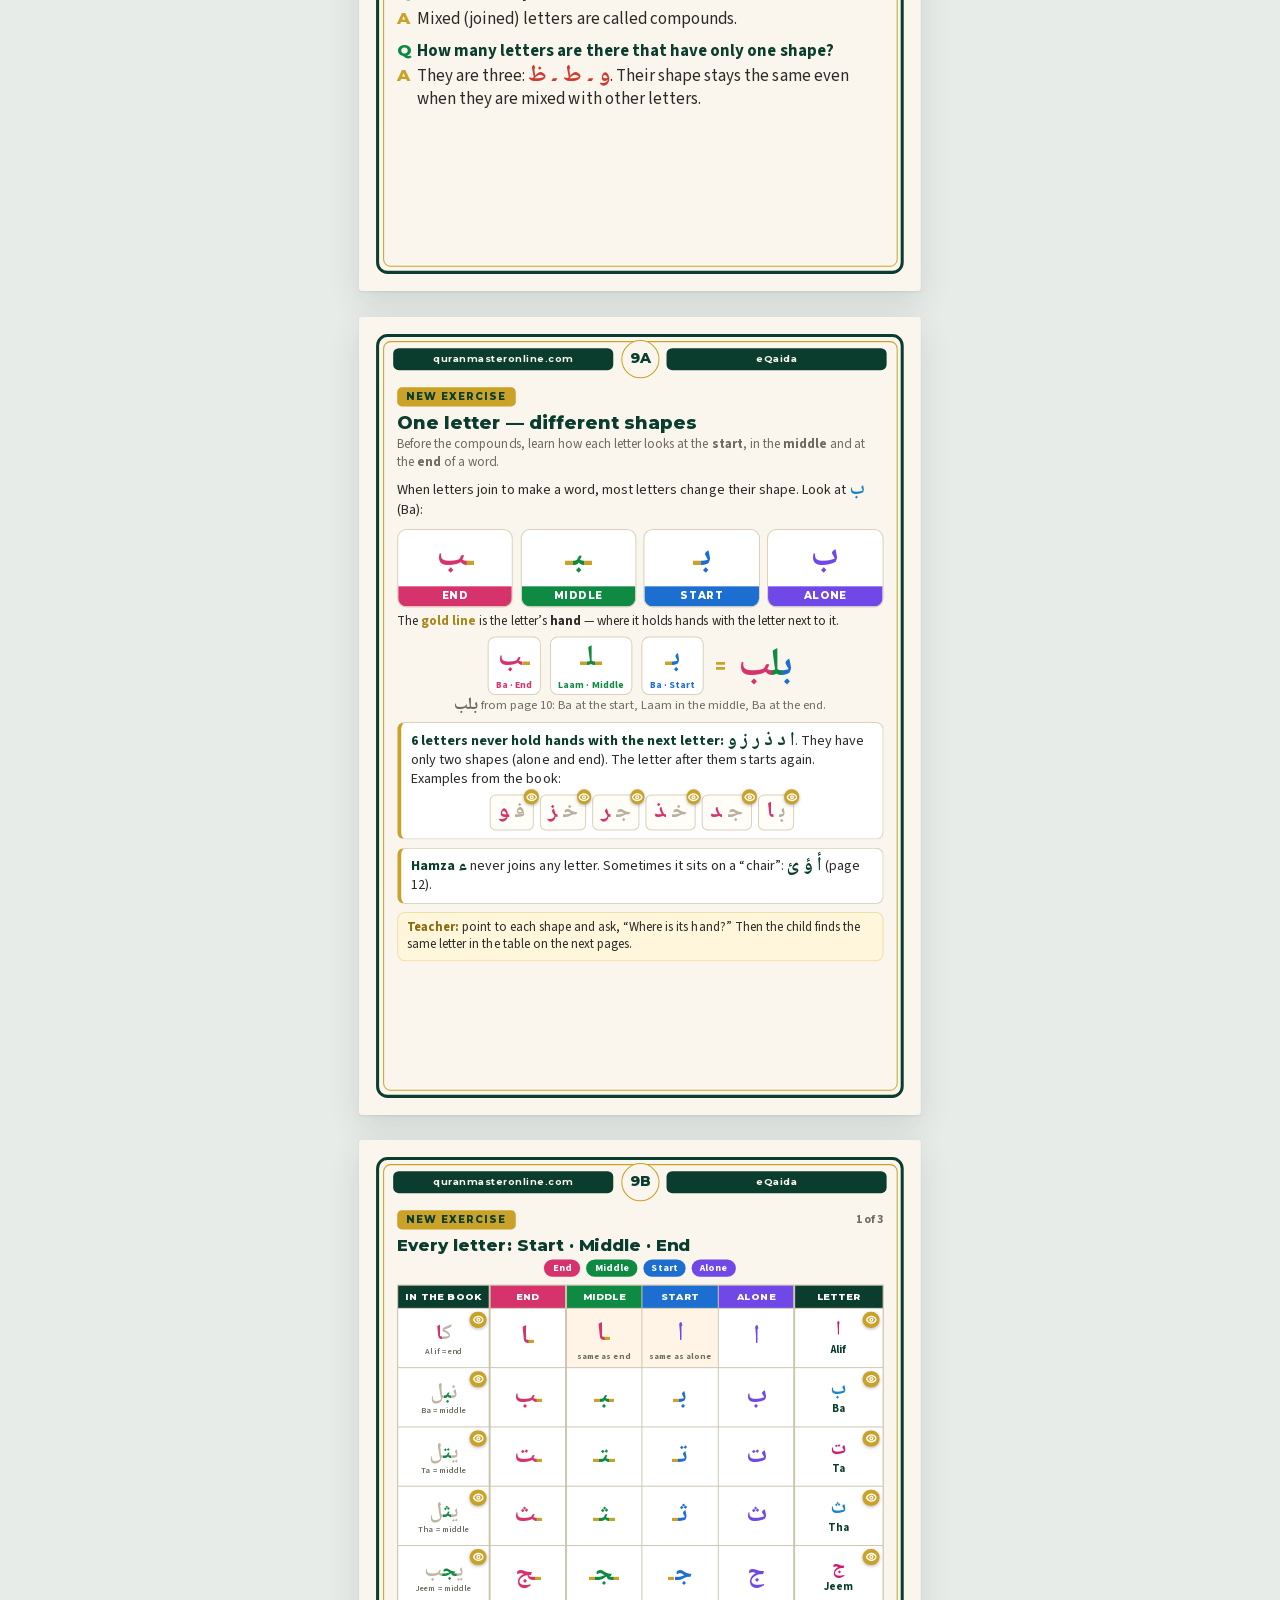
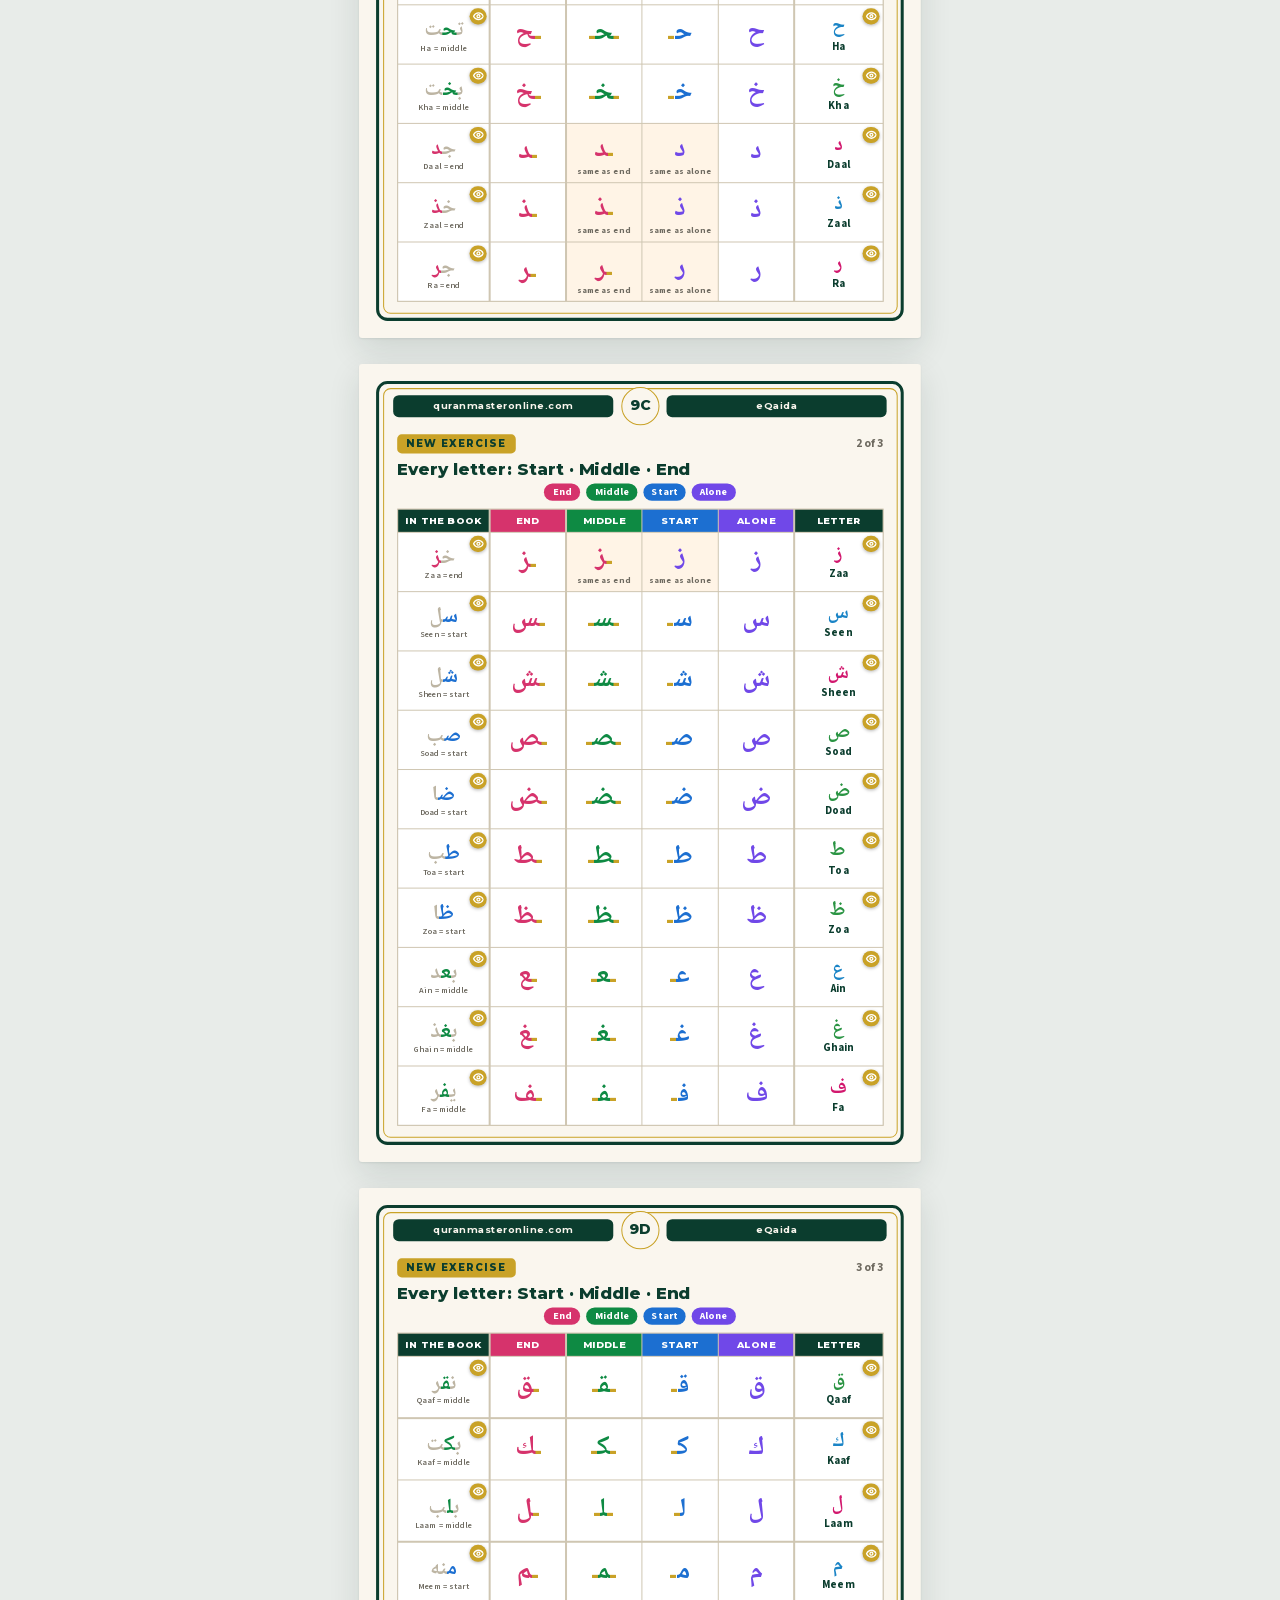
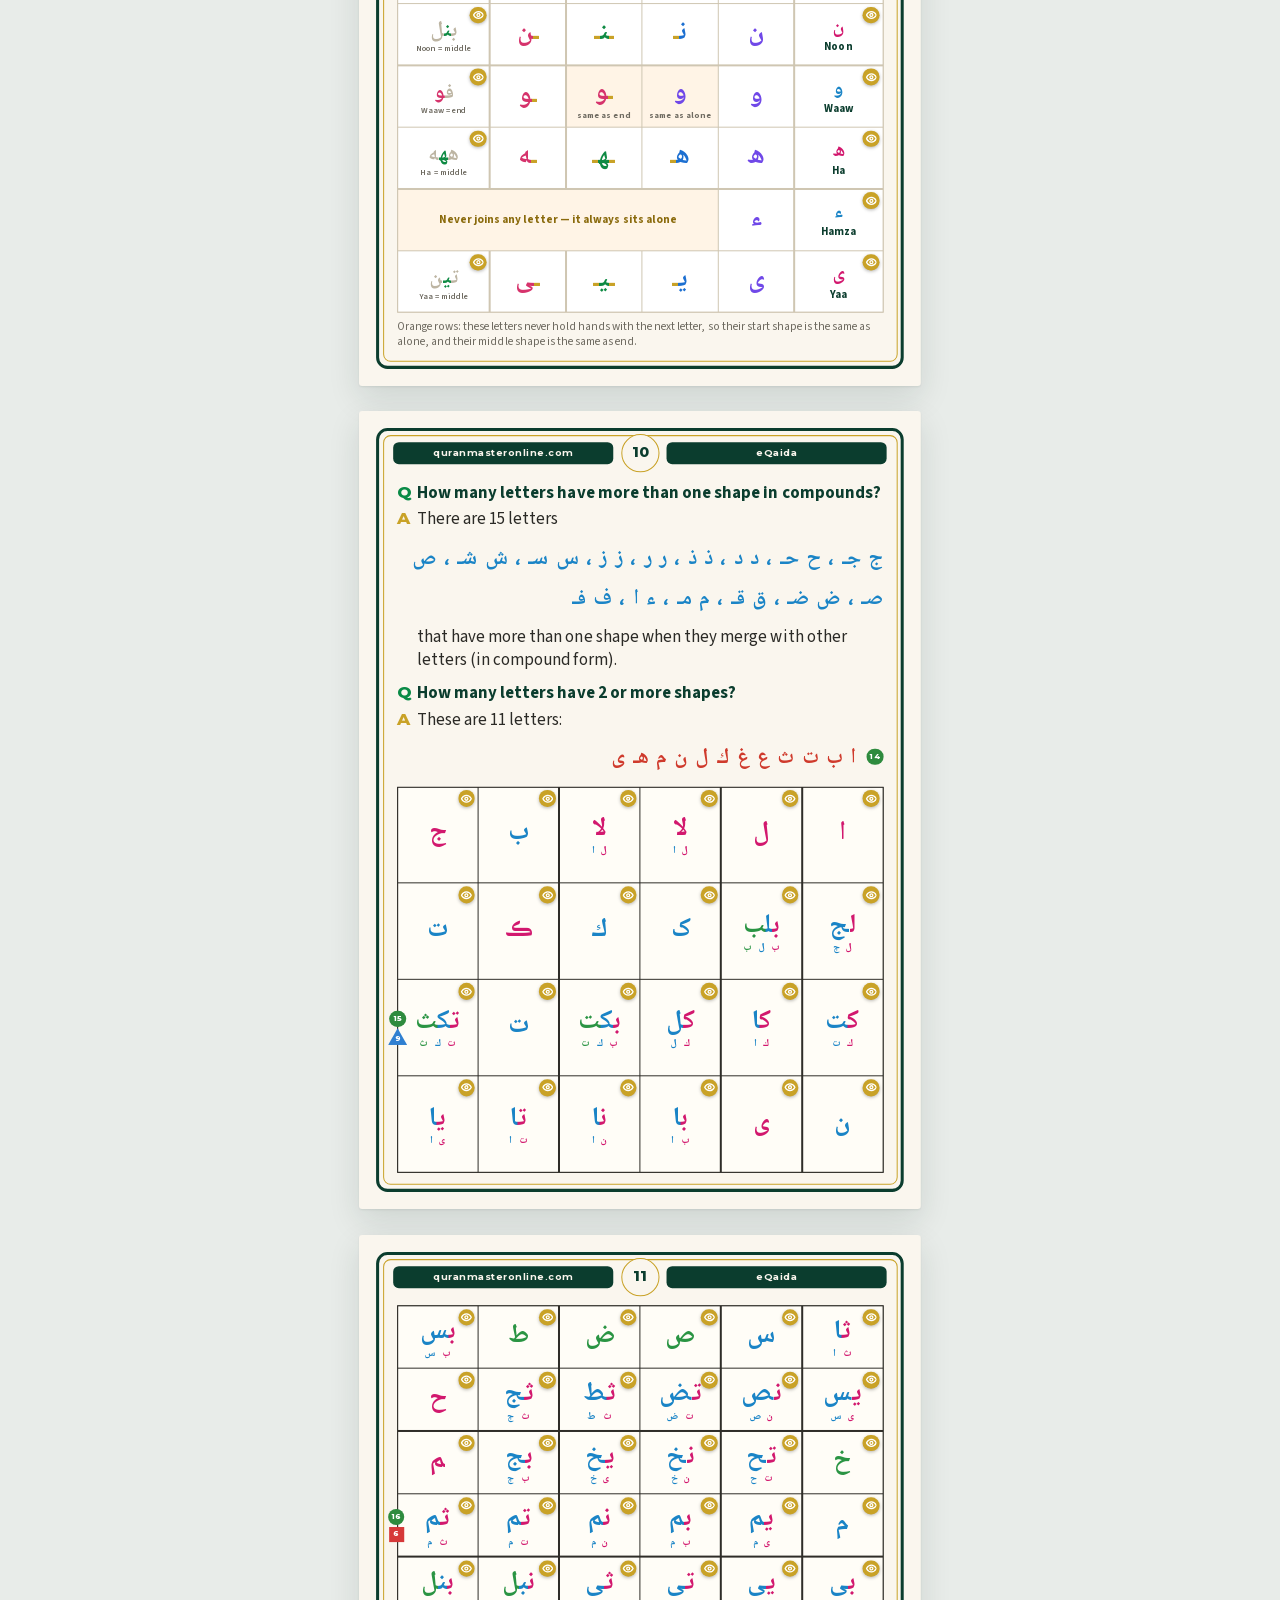
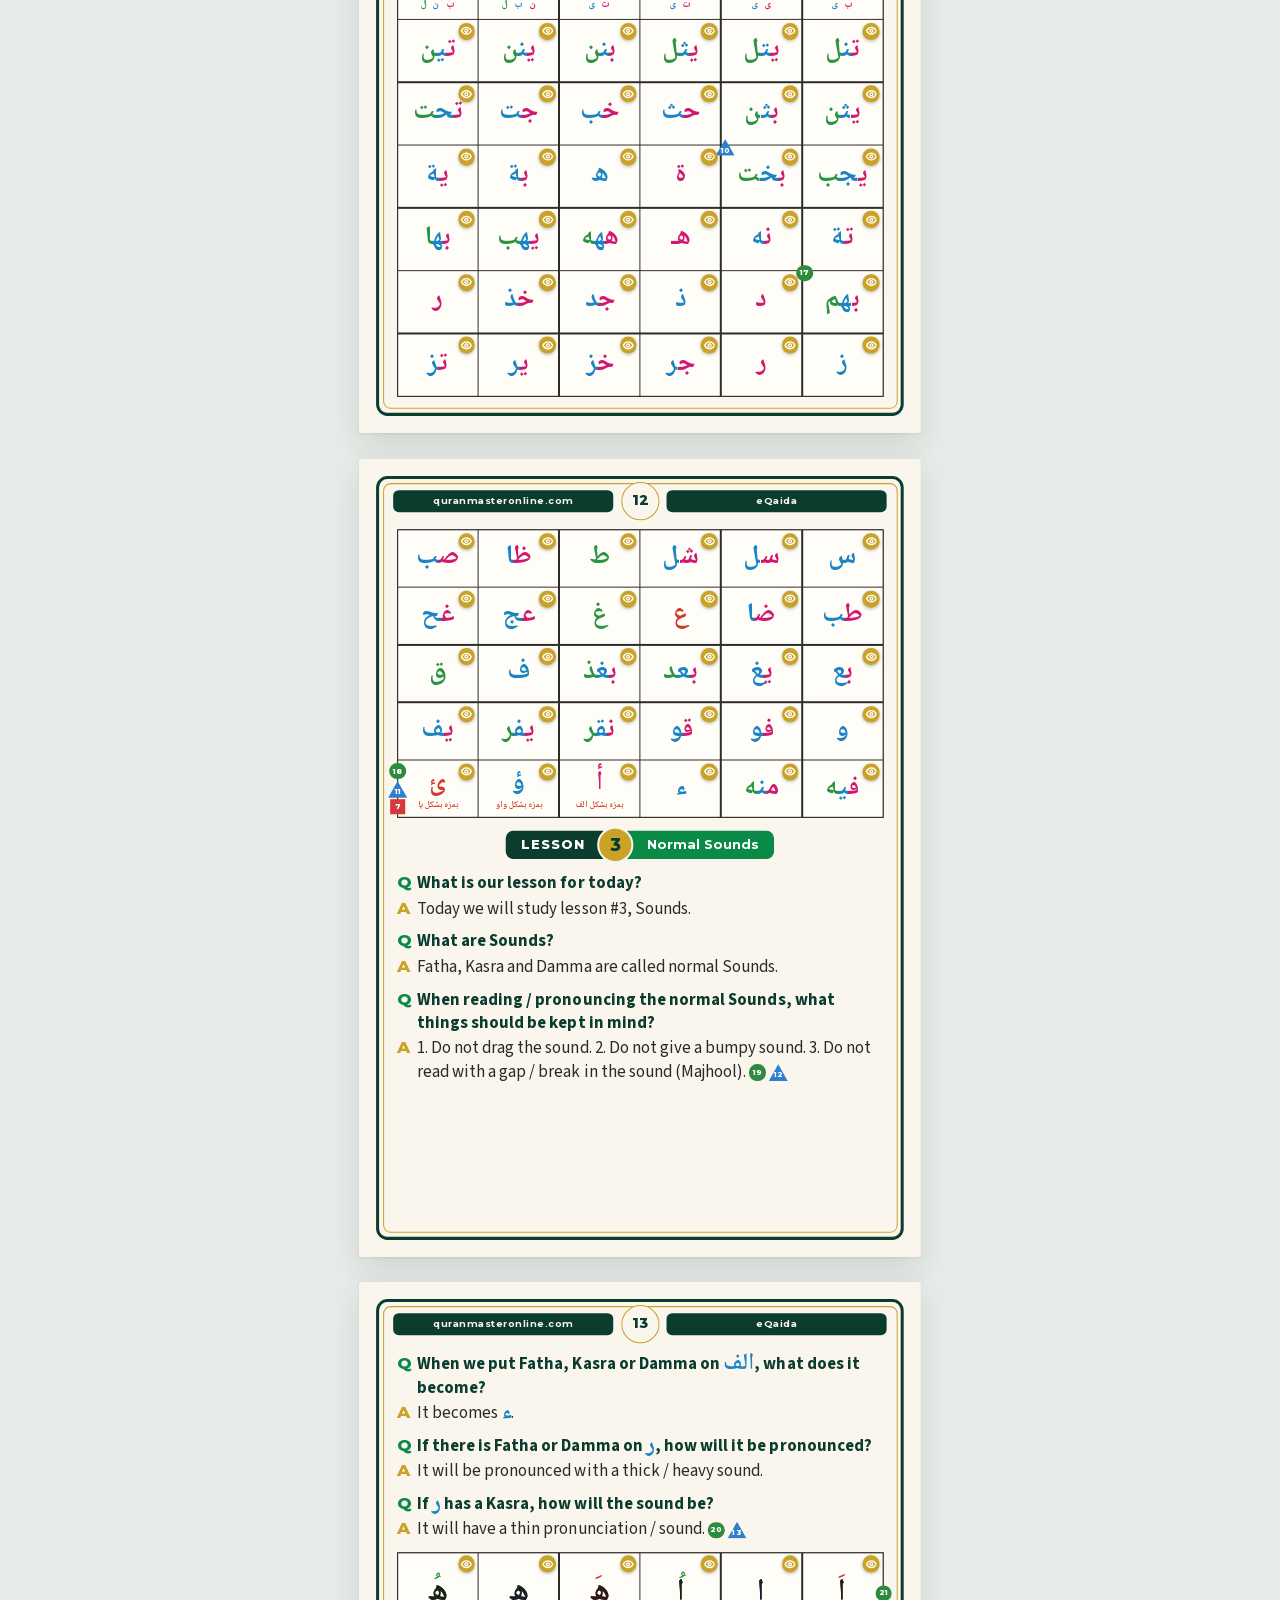
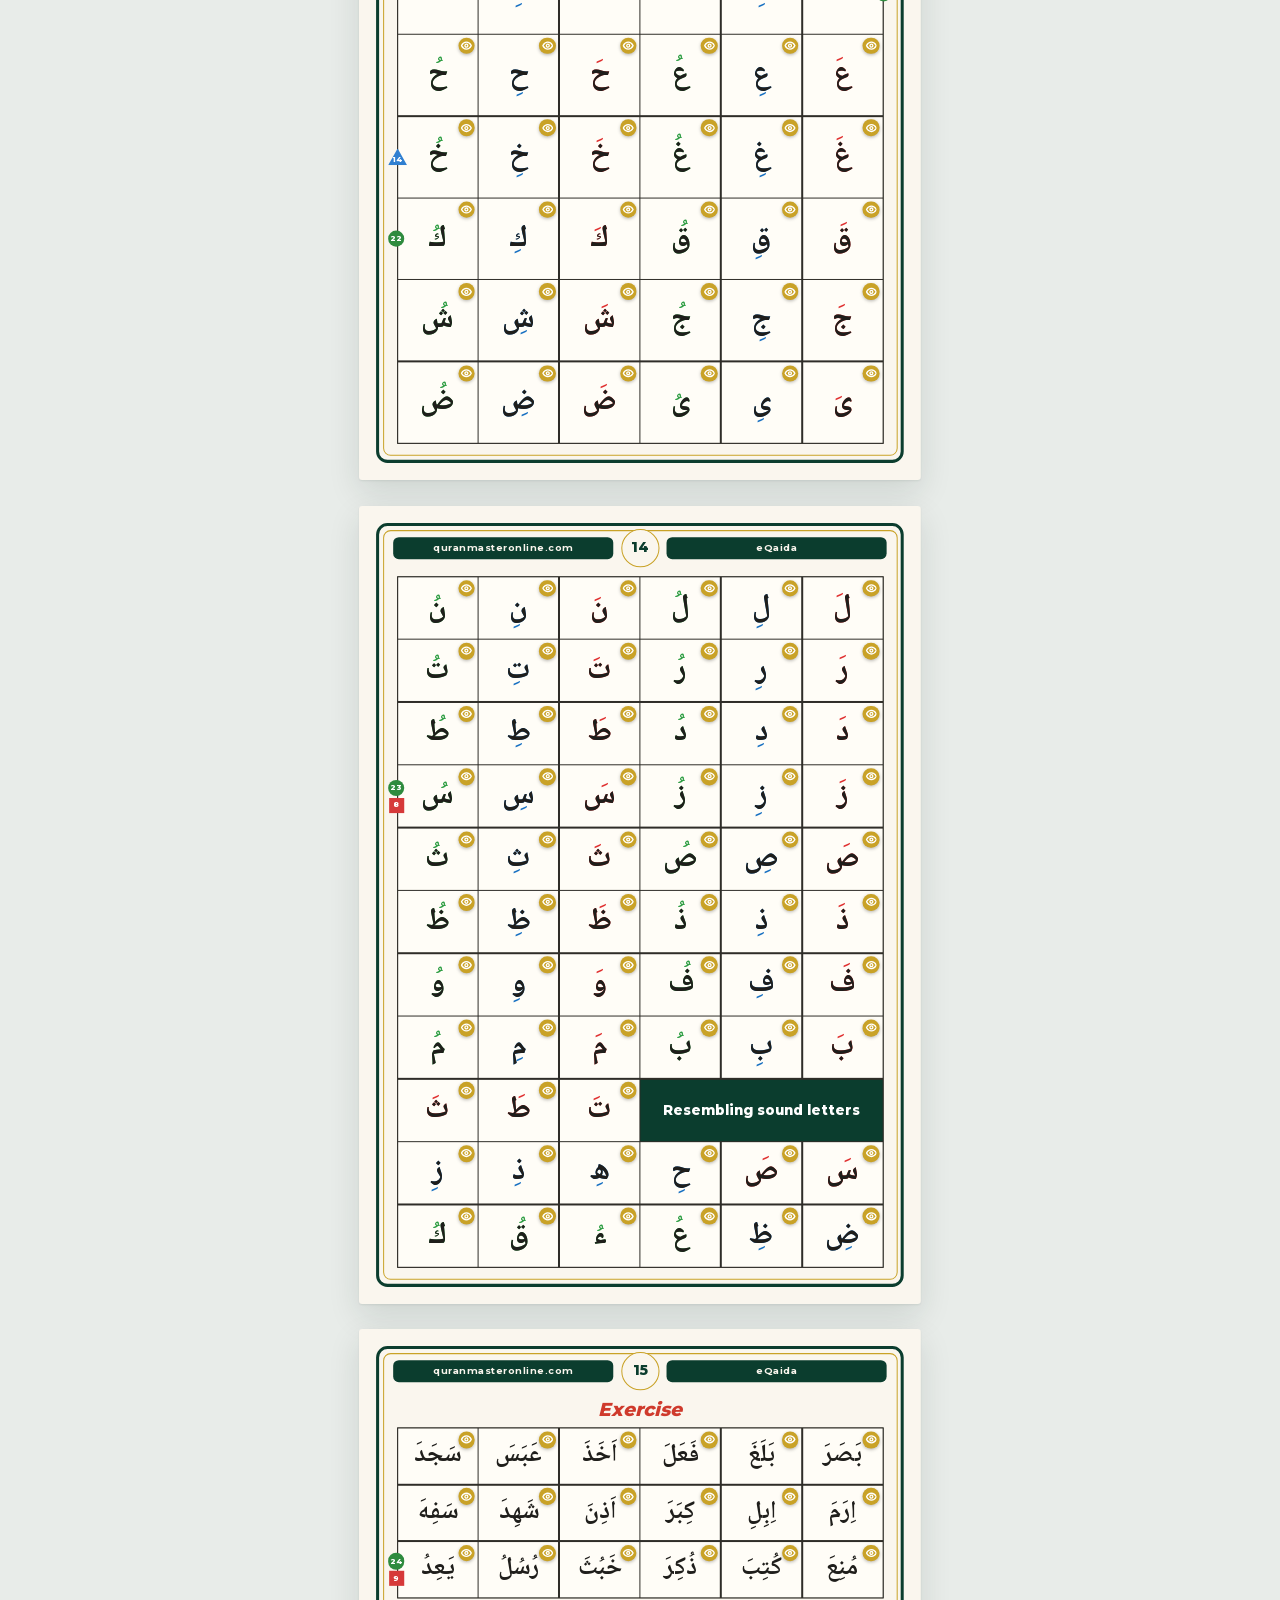
==== commit 1f855990: "Lessons path, scoring (today, week, streak), leaderboard, one name per sign" ====
--- a/Easy Qaida Website/index.html
+++ b/Easy Qaida Website/index.html
@@ -6,7 +6,7 @@
 <meta name="theme-color" content="#0C3B2C">
 <title>eQaida — Interactive</title>
 <link href="fonts/fonts.css" rel="stylesheet">
-<link href="practice.css?v=1112130000" rel="stylesheet">
+<link href="practice.css?v=1113100000" rel="stylesheet">
 <style>
 @page{size:148mm 210mm;margin:0}
 :root{
@@ -676,7 +676,7 @@
   </div>
   <p style="text-align:center">Ta'awwuz is the name of ${ar("اعوذ بالله")} and Tasmiya is the name of ${ar("بسم الله")}.</p>
   ${lesson(1,"Mufradaat")}
-  ${qa("Today we will study which lesson?","Today we will study lesson #1 “Mufradaat”.")}
+  ${qa("Which lesson will we study today?","Today we will study lesson #1 “Mufradaat”.")}
   ${qa("What are Mufradaat?","Individual (single) letters are called Mufradaat.")}
   ${qa("How many Mufradaat (letters) are there in Arabic?","Arabic Mufradaat are 29.")}
 `));
@@ -792,7 +792,7 @@
     <div class="cell lets" style="grid-column:span 12;position:relative">${mks([["g",13],["b",8],["r",5]])}<span style="color:${P}">ت</span><span style="color:${G}">ط</span><span style="color:${B}">ع</span><span style="color:${P}">ء</span><span style="color:${G}">ق</span><span style="color:${P}">ك</span></div>
   </div>
   ${lesson(2,"Compounds")}
-  ${qa("Today we will do which lesson?","Today we will study lesson #2, Compounds.")}
+  ${qa("Which lesson will we study today?","Today we will study lesson #2, Compounds.")}
   ${qa("What are compounds?","Mixed (joined) letters are called compounds.")}
   ${qa("How many letters are there that have only one shape?",`They are three: ${ar("و ۔ ط ۔ ظ")}. Their shape stays the same even when they are mixed with other letters.`)}
 `));
@@ -872,15 +872,15 @@
   ],compCell,6,"height:76mm;grid-auto-rows:1fr")}
   ${lesson(3,"Normal Sounds")}
   ${qa("What is our lesson for today?","Today we will study lesson #3, Sounds.")}
-  ${qa("What are Sounds?","Fatha (Zabar), Kasra (Zair) and Zama (Paish) are called normal Sounds.")}
+  ${qa("What are Sounds?","Fatha, Kasra and Damma are called normal Sounds.")}
   ${qa("When reading / pronouncing the normal Sounds, what things should be kept in mind?","1. Do not drag the sound. 2. Do not give a bumpy sound. 3. Do not read with a gap / break in the sound (Majhool).",mk("g",19)+mk("b",12))}
 `));
 
 /* PAGE 13 */
 pages.push(page(13,`
-  ${qa(`When we put Fatha (Zabar), Kasra (Zair) or Zama (Paish) on ${ar("الف","var(--B)")}, what does it become?`,`It becomes ${ar("ء","var(--B)")}.`)}
-  ${qa(`If there is Fatha (Zabar) or Zama (Paish) on ${ar("ر","var(--B)")}, how will it be pronounced?`,"It will be pronounced with a thick / heavy sound.")}
-  ${qa(`If ${ar("ر","var(--B)")} has a Kasra (Zair), how will the sound be?`,"It will have a thin pronunciation / sound.",mk("g",20)+mk("b",13))}
+  ${qa(`When we put Fatha, Kasra or Damma on ${ar("الف","var(--B)")}, what does it become?`,`It becomes ${ar("ء","var(--B)")}.`)}
+  ${qa(`If there is Fatha or Damma on ${ar("ر","var(--B)")}, how will it be pronounced?`,"It will be pronounced with a thick / heavy sound.")}
+  ${qa(`If ${ar("ر","var(--B)")} has a Kasra, how will the sound be?`,"It will have a thin pronunciation / sound.",mk("g",20)+mk("b",13))}
   <div class="grid" style="grid-template-columns:repeat(6,1fr);flex:1;margin-top:.6mm">
     ${[hrow("alif","ha"),hrow("ain","hha"),hrow("ghain","kha"),hrow("qaf","kaf"),hrow("jeem","sheen"),hrow("ya","dad")].map((r,ri)=>r.map((c,ci)=>{
       if(ri===0&&ci===0) return hCell([c[0],c[1],[["g",21]],"R"]);
@@ -1274,14 +1274,14 @@
 /* ---------- 3. letter with a sign (pages 13–14) ---------- */
 function harakaX(id,h){
   const base=id==="alif"?"ا":L[id].ch, s=(id==="alif"||id==="hamza"?"":SND[id])+HV[h];
-  setTitle(`<bdi class="xa">${base+HM[h]}</bdi> &nbsp;${L[id].en} + ${HN[h]} (${HU[h]})`);
+  setTitle(`<bdi class="xa">${base+HM[h]}</bdi> &nbsp;${L[id].en} + ${HN[h]}`);
   const rules=[];
   if(id==="alif") rules.push("<b>Alif with a sign is read as Hamza:</b> <span class='xar'>اَ اِ اُ</span> = a · i · u");
   if(id==="ra") rules.push(h==="kasra"?"<b>Ra with Kasra is thin</b> — read it softly.":"<b>Ra with Fatha or Damma is heavy</b> — read it with a full mouth.");
   if(HEAVYX.has(id)) rules.push("<b>Heavy letter</b> — always read with the mouth full.");
   rules.push(`<b>Don’t drag the sound:</b> say «${s}», not «${s}${HV[h].repeat(3)}».`);
   xBody.innerHTML=`<div class="hx">
-    <div class="hbig"><span class="hg" style="color:${HC[h]}">${base+HM[h]}</span><span class="hg base">${base}</span><div class="htag ${h==="kasra"?"bot":"top"}" style="background:${HC[h]}">${HN[h]} (${HU[h]}) — ${HW[h]}</div></div>
+    <div class="hbig"><span class="hg" style="color:${HC[h]}">${base+HM[h]}</span><span class="hg base">${base}</span><div class="htag ${h==="kasra"?"bot":"top"}" style="background:${HC[h]}">${HN[h]} — ${HW[h]}</div></div>
     <div class="hinfo"><div class="hsnd"><span class="xar" style="font-size:1.4em">${base+HM[h]}</span> = <b>${s}</b></div>
       <div class="h3">${["fatha","kasra","damma"].map(x=>`<div class="t ${x===h?"on":""}"><span style="color:${HC[x]}">${base+HM[x]}</span><span style="color:#1F1E1B">${base}</span><small>${(id==="alif"||id==="hamza"?"":SND[id])+HV[x]}</small></div>`).join("")}</div>
       ${rules.map(r=>`<div class="rule">${r}</div>`).join("")}</div></div>`;
@@ -1351,8 +1351,12 @@
 fit();
 
 </script>
-<script src="sounds.js?v=1112130000"></script>
-<script src="practice.js?v=1112130000"></script>
+<script>
+/* eQuran connection. Leave api empty to keep scores on this device only. See README, "Connecting to eQuran". */
+window.EQAIDA_CONFIG={api:""};
+</script>
+<script src="sounds.js?v=1113100000"></script>
+<script src="practice.js?v=1113100000"></script>
 <script>
 /* if this page was opened without its folder (for example straight from inside a zip), say so clearly */
 addEventListener("load",function(){ setTimeout(function(){ if(window.EQPractice||window.__SINGLE) return;
--- a/Easy Qaida Website/practice.css
+++ b/Easy Qaida Website/practice.css
@@ -586,3 +586,86 @@
   .pz-rb{width:100%;margin-top:0}
   .pz-hub{padding:8px 12px}
 }
+
+/* ================= tabs, lesson path, scoring, leaderboard (13 Nov) ================= */
+.pz-nav{display:flex;gap:4px;padding:6px 14px;background:var(--card);border-bottom:1px solid var(--line)}
+.pz-nav[hidden]{display:none}
+.pz-nav button{font:inherit;font-weight:600;font-size:15px;color:var(--mut);background:none;border:0;border-radius:10px;padding:8px 14px;cursor:pointer;display:flex;align-items:center;gap:7px;white-space:nowrap}
+.pz-nav button:hover{background:#F2F5F3;color:var(--ink)}
+.pz-nav button.on{background:var(--gt);color:var(--g)}
+.pz-nav button .pz-i{width:18px;height:18px}
+.pz-stats{display:grid;grid-template-columns:repeat(auto-fit,minmax(170px,1fr));gap:10px}
+.pz-stats>div{position:relative;background:#fff;border:1px solid var(--line);border-radius:16px;padding:12px 14px 12px 62px;box-shadow:var(--sh);min-height:66px}
+.pz-stats .i{position:absolute;left:12px;top:12px;width:40px;height:40px;border-radius:12px;background:var(--t);color:var(--tc);display:grid;place-items:center}
+.pz-stats .i .pz-i{width:22px;height:22px}
+.pz-stats b{display:block;font-size:20px;font-weight:800;line-height:1.15;font-variant-numeric:tabular-nums}
+.pz-stats b small{font-size:13px;font-weight:700;color:var(--faint)}
+.pz-stats em{font-style:normal;font-size:13px;font-weight:600;color:var(--mut)}
+.pz-stats .bar{display:block;height:6px;border-radius:999px;background:#EEF1EF;overflow:hidden;margin-top:6px}
+.pz-stats .bar i{display:block;height:100%;background:var(--gold);border-radius:999px}
+.pz-path{display:flex;flex-direction:column;gap:8px}
+.pz-path h3{margin:10px 0 2px}
+.pz-step{font:inherit;text-align:left;display:flex;align-items:center;gap:12px;background:#fff;border:1px solid var(--line);border-radius:16px;padding:10px 14px;cursor:pointer;box-shadow:0 1px 2px rgba(16,40,30,.05);transition:border-color .15s,box-shadow .15s}
+.pz-step:hover{border-color:#BFCBC4;box-shadow:var(--sh)}
+.pz-step.next{border-color:var(--gold);box-shadow:0 0 0 4px rgba(201,162,39,.16)}
+.pz-sno{flex:none;width:36px;height:36px;border-radius:50%;background:#EEF1EF;color:var(--mut);font-weight:800;font-size:15px;display:grid;place-items:center}
+.pz-step.done .pz-sno{background:var(--g2);color:#fff}
+.pz-step.next .pz-sno{background:var(--gold);color:#fff}
+.pz-stt{flex:1;min-width:0;display:flex;flex-direction:column}
+.pz-stt b{font-size:16.5px;font-weight:700;color:var(--ink)}
+.pz-spv{display:flex;gap:12px;overflow:hidden;justify-content:flex-end;flex-direction:row-reverse}
+.pz-spv .pz-a{font-size:21px;line-height:1.5;color:var(--mut)}
+.pz-sst{display:flex;gap:2px;flex:none}
+.pz-sst i{width:20px;height:20px;color:#D5DCD8;display:block}
+.pz-sst i svg{width:100%;height:100%}
+.pz-sst i.on{color:#F2B705}
+.pz-sst i.on svg path{fill:#F7C948}
+.pz-sgo{flex:none;font-weight:700;font-size:14px;color:var(--g);background:var(--gt);border-radius:999px;padding:5px 14px}
+.pz-step.next .pz-sgo{background:var(--g);color:#fff}
+.pz-seg{display:flex;background:#E6ECE8;border-radius:999px;padding:3px}
+.pz-seg button{font:inherit;font-weight:600;font-size:14px;border:0;background:none;color:var(--mut);border-radius:999px;padding:6px 14px;cursor:pointer}
+.pz-seg button.on{background:#fff;color:var(--g);box-shadow:0 1px 3px rgba(16,40,30,.15)}
+.pz-lb{display:flex;flex-direction:column;gap:6px}
+.pz-lr{display:flex;align-items:center;gap:12px;background:#fff;border:1px solid var(--line);border-radius:14px;padding:9px 14px}
+.pz-lr.me{border-color:var(--g2);background:#F2FBF6;box-shadow:0 0 0 3px rgba(18,160,92,.12)}
+.pz-rk{flex:none;width:34px;height:34px;border-radius:50%;background:#EEF1EF;color:var(--mut);font-weight:800;font-size:15px;display:grid;place-items:center}
+.pz-lr.top1 .pz-rk{background:#F7C948;color:#5B4300}
+.pz-lr.top2 .pz-rk{background:#D5DBE1;color:#3E4853}
+.pz-lr.top3 .pz-rk{background:#E8B98A;color:#5E3410}
+.pz-lr.top1{padding-top:12px;padding-bottom:12px}
+.pz-lr.top1 .pz-ln{font-size:18px}
+.pz-ln{flex:1;min-width:0;font-weight:700;font-size:16.5px;overflow:hidden;text-overflow:ellipsis;white-space:nowrap}
+.pz-ln em{font-style:normal;font-size:12px;font-weight:800;color:#fff;background:var(--g2);border-radius:999px;padding:1px 8px;margin-left:8px;vertical-align:middle}
+.pz-ll{flex:none;font-size:13px;font-weight:700;color:var(--mut);background:#EEF1EF;border-radius:999px;padding:2px 10px}
+.pz-lp{flex:none;display:flex;align-items:center;gap:6px;font-weight:800;font-size:17px;color:#6B5208;font-variant-numeric:tabular-nums;min-width:74px;justify-content:flex-end}
+.pz-lp .pz-i{width:18px;height:18px;color:var(--gold)}
+.pz-lgap{text-align:center;color:var(--faint);font-weight:800;line-height:1}
+.pz-rules{display:grid;grid-template-columns:repeat(auto-fit,minmax(230px,1fr));gap:8px}
+.pz-rules>div{display:flex;align-items:center;justify-content:space-between;gap:10px;background:#fff;border:1px solid var(--line);border-radius:12px;padding:8px 12px;font-size:14.5px;font-weight:600;color:var(--ink)}
+.pz-rules b{color:#8A6A0C;background:var(--goldt);border-radius:999px;padding:1px 10px;white-space:nowrap}
+@media (max-width:700px){
+  .pz-nav{padding:5px 8px;gap:2px;justify-content:space-between}
+  .pz-nav button{padding:7px 9px;font-size:13.5px}
+  .pz-nav button .pz-i{display:none}
+  .pz-stats{grid-template-columns:1fr 1fr;gap:8px}
+  .pz-stats>div{padding:10px 10px 10px 50px;min-height:58px}
+  .pz-stats .i{left:9px;top:10px;width:32px;height:32px;border-radius:10px}
+  .pz-stats b{font-size:17px}
+  .pz-stats em{font-size:12px}
+  .pz-step{padding:9px 10px;gap:9px}
+  .pz-sno{width:32px;height:32px;font-size:14px}
+  .pz-stt b{font-size:15px}
+  .pz-spv .pz-a{font-size:18px}
+  .pz-spv{gap:9px}
+  .pz-sst i{width:15px;height:15px}
+  .pz-sgo{padding:4px 10px;font-size:13px}
+  .pz-lr{padding:8px 10px;gap:9px}
+  .pz-ll{display:none}
+  .pz-ln{font-size:15.5px}
+  .pz-lp{min-width:0;font-size:16px}
+  .pz-seg button{padding:5px 11px;font-size:13.5px}
+}
+@media (max-height:500px){
+  .pz-nav{padding:3px 12px}
+  .pz-nav button{padding:4px 12px;font-size:13.5px}
+}
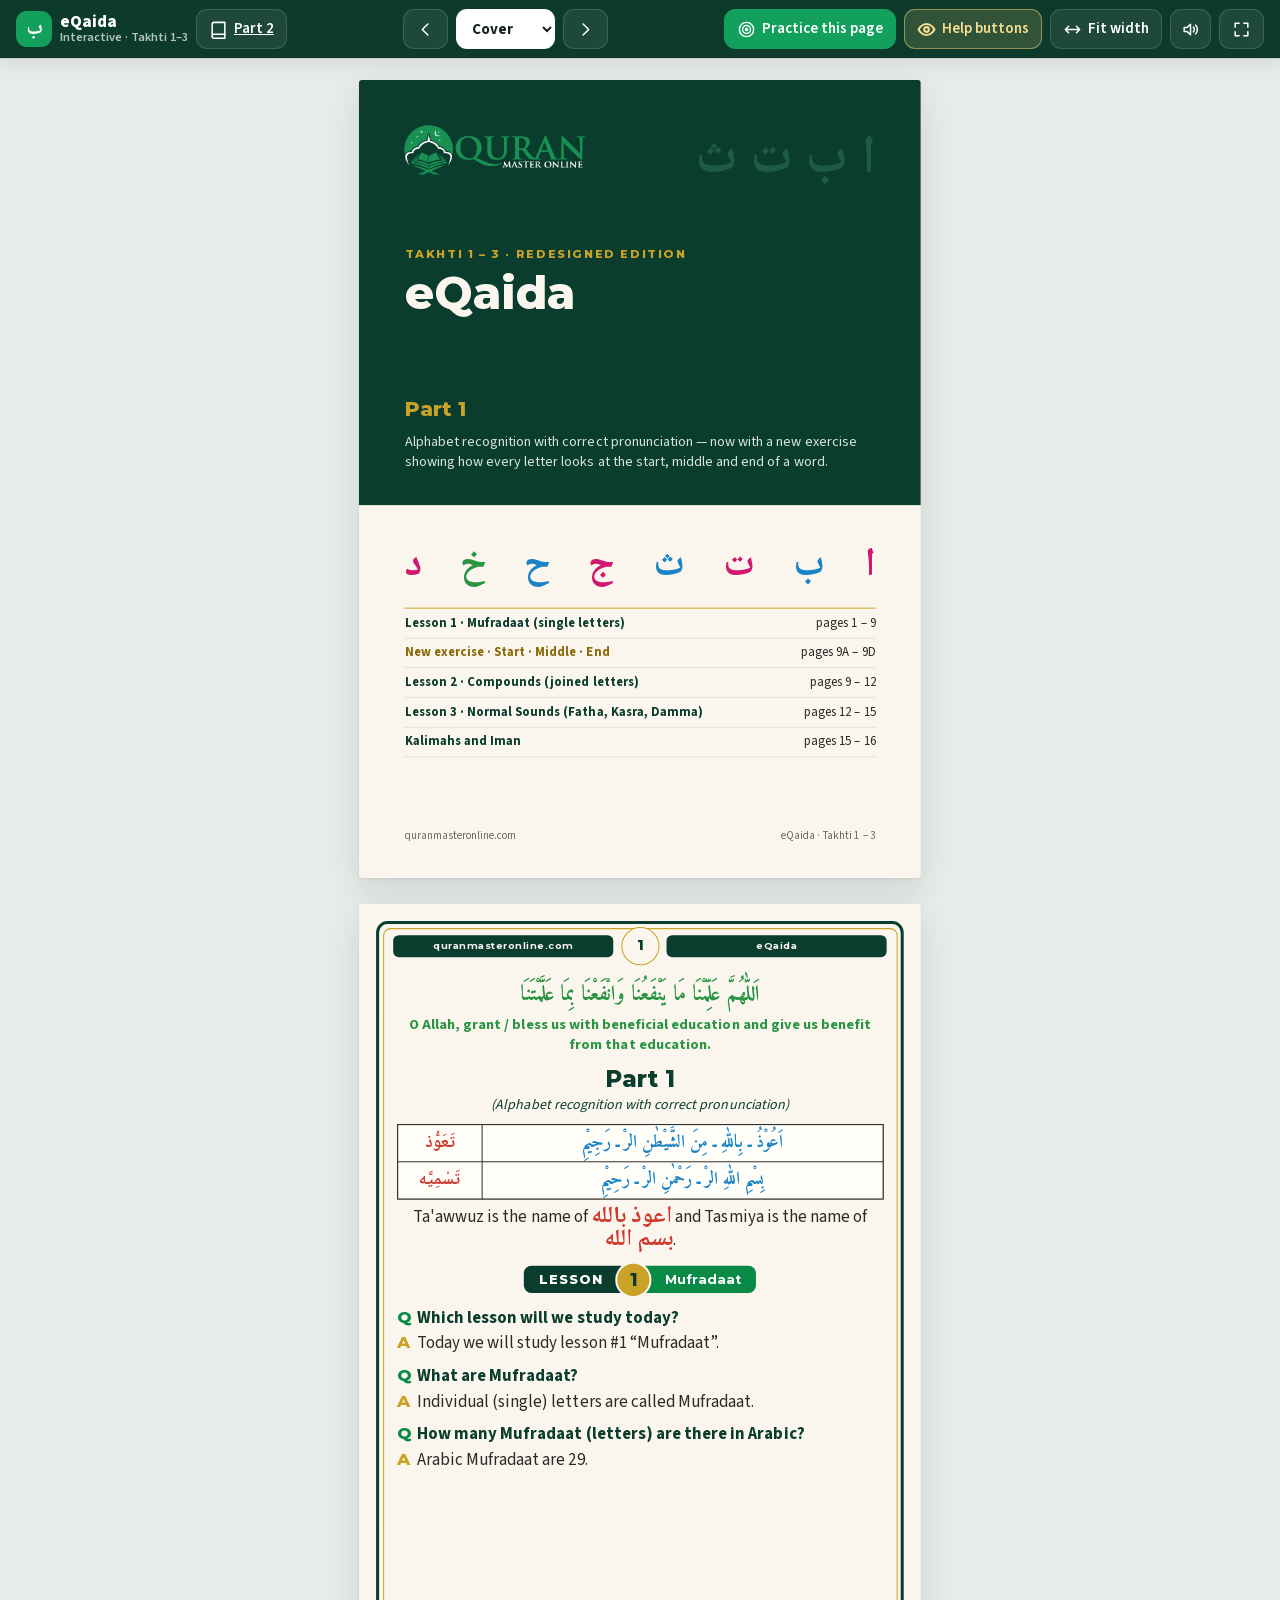
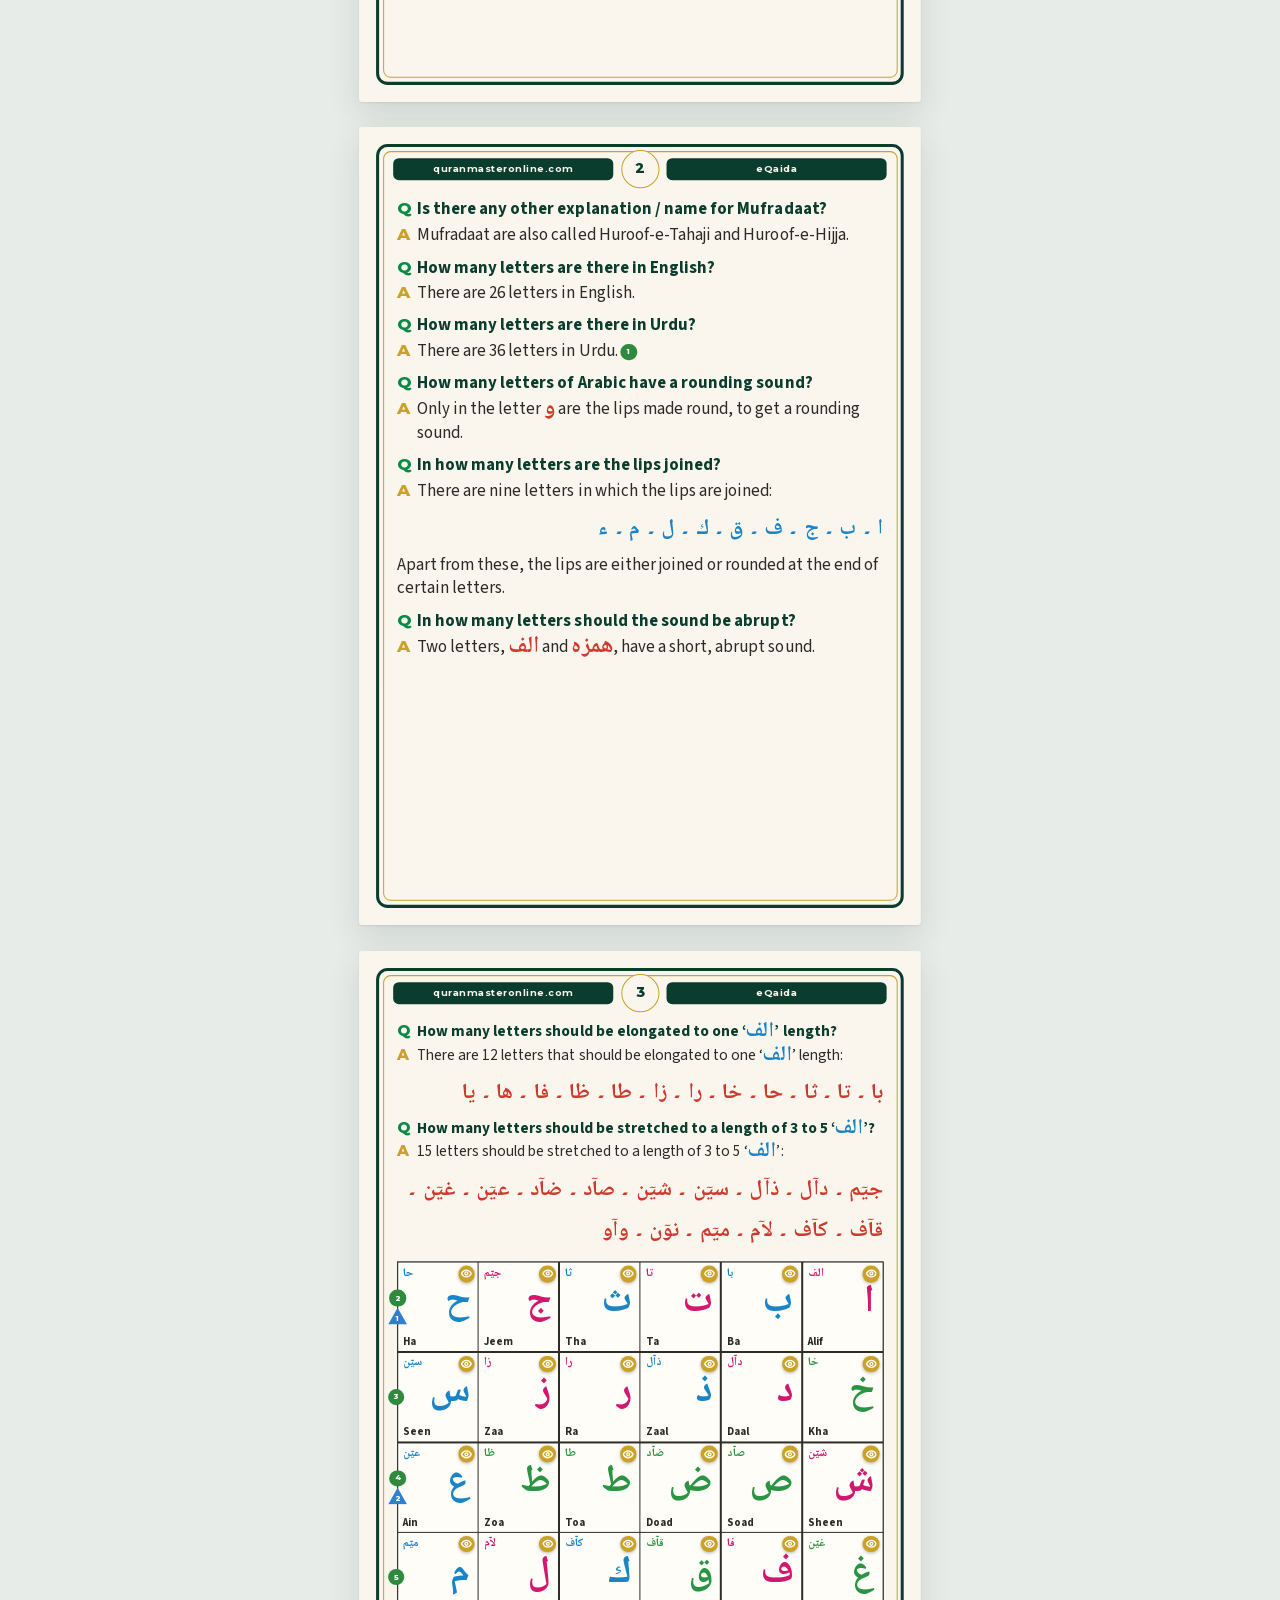
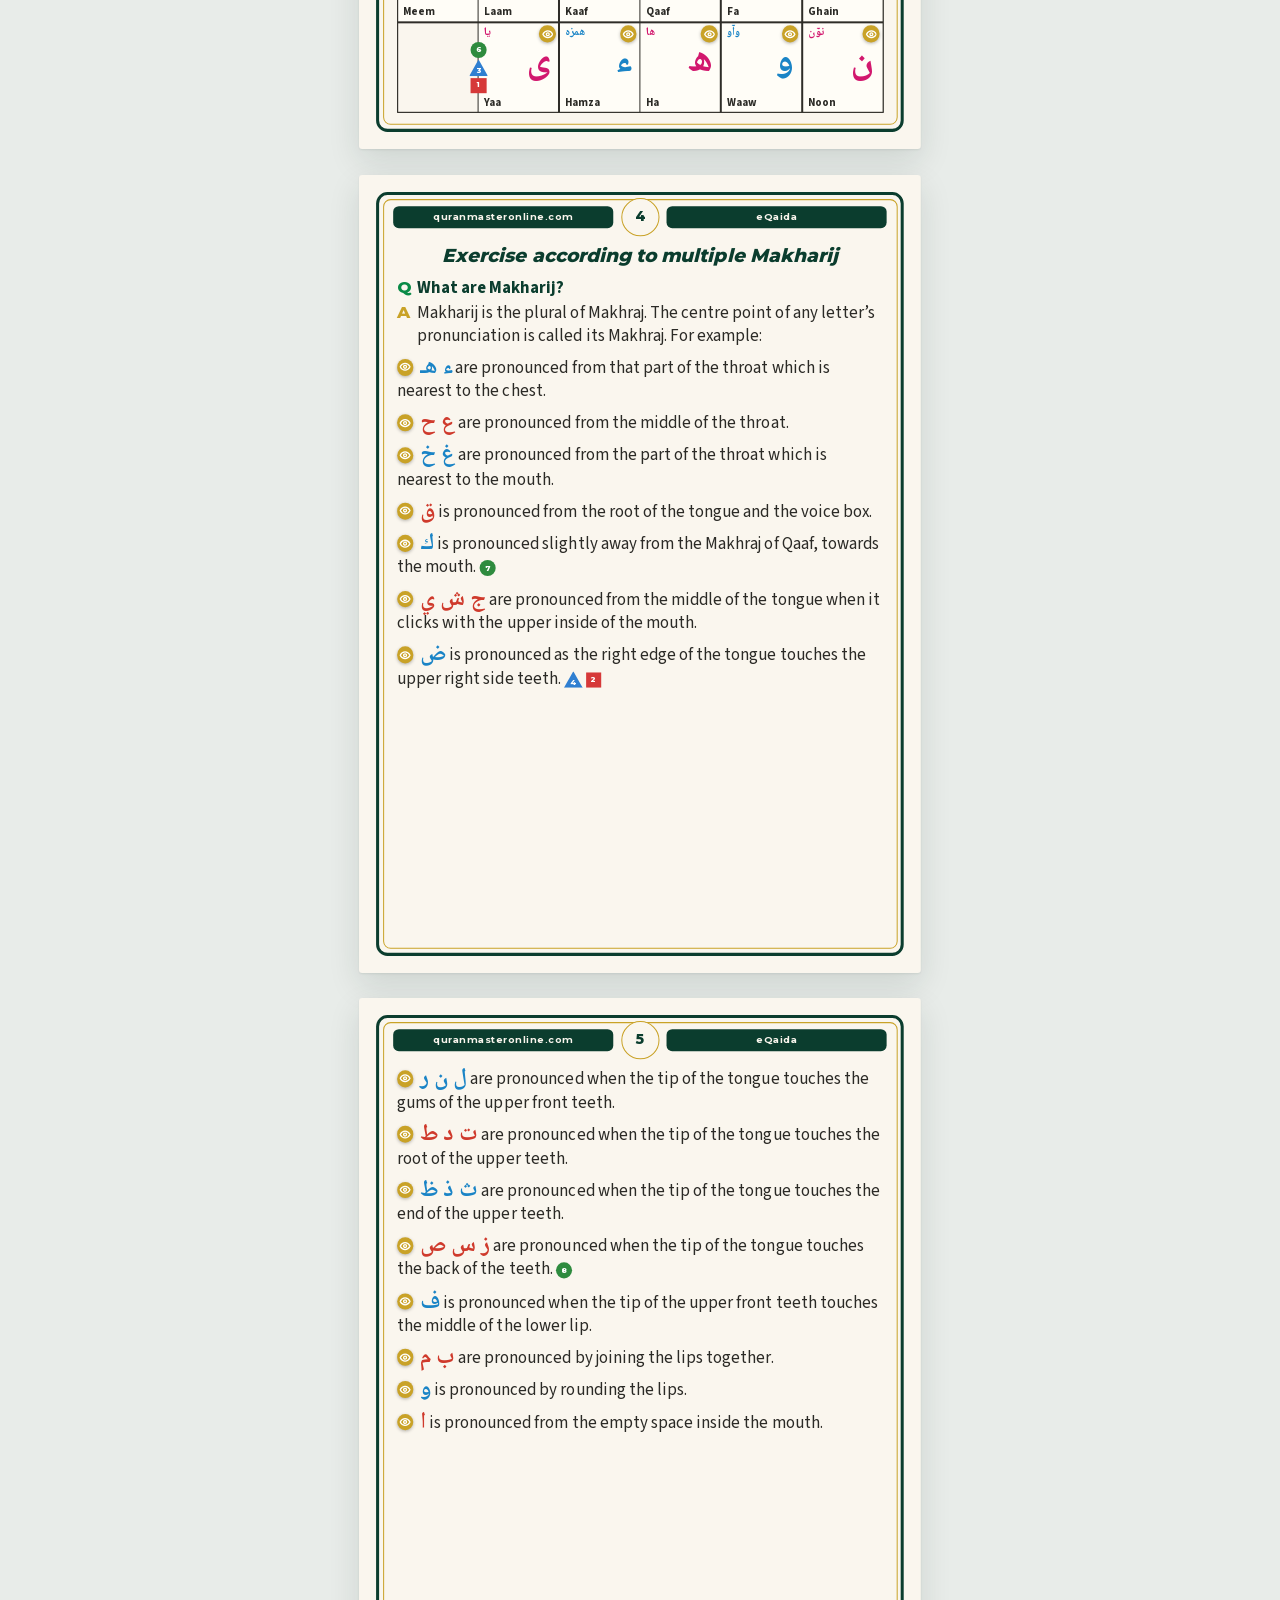
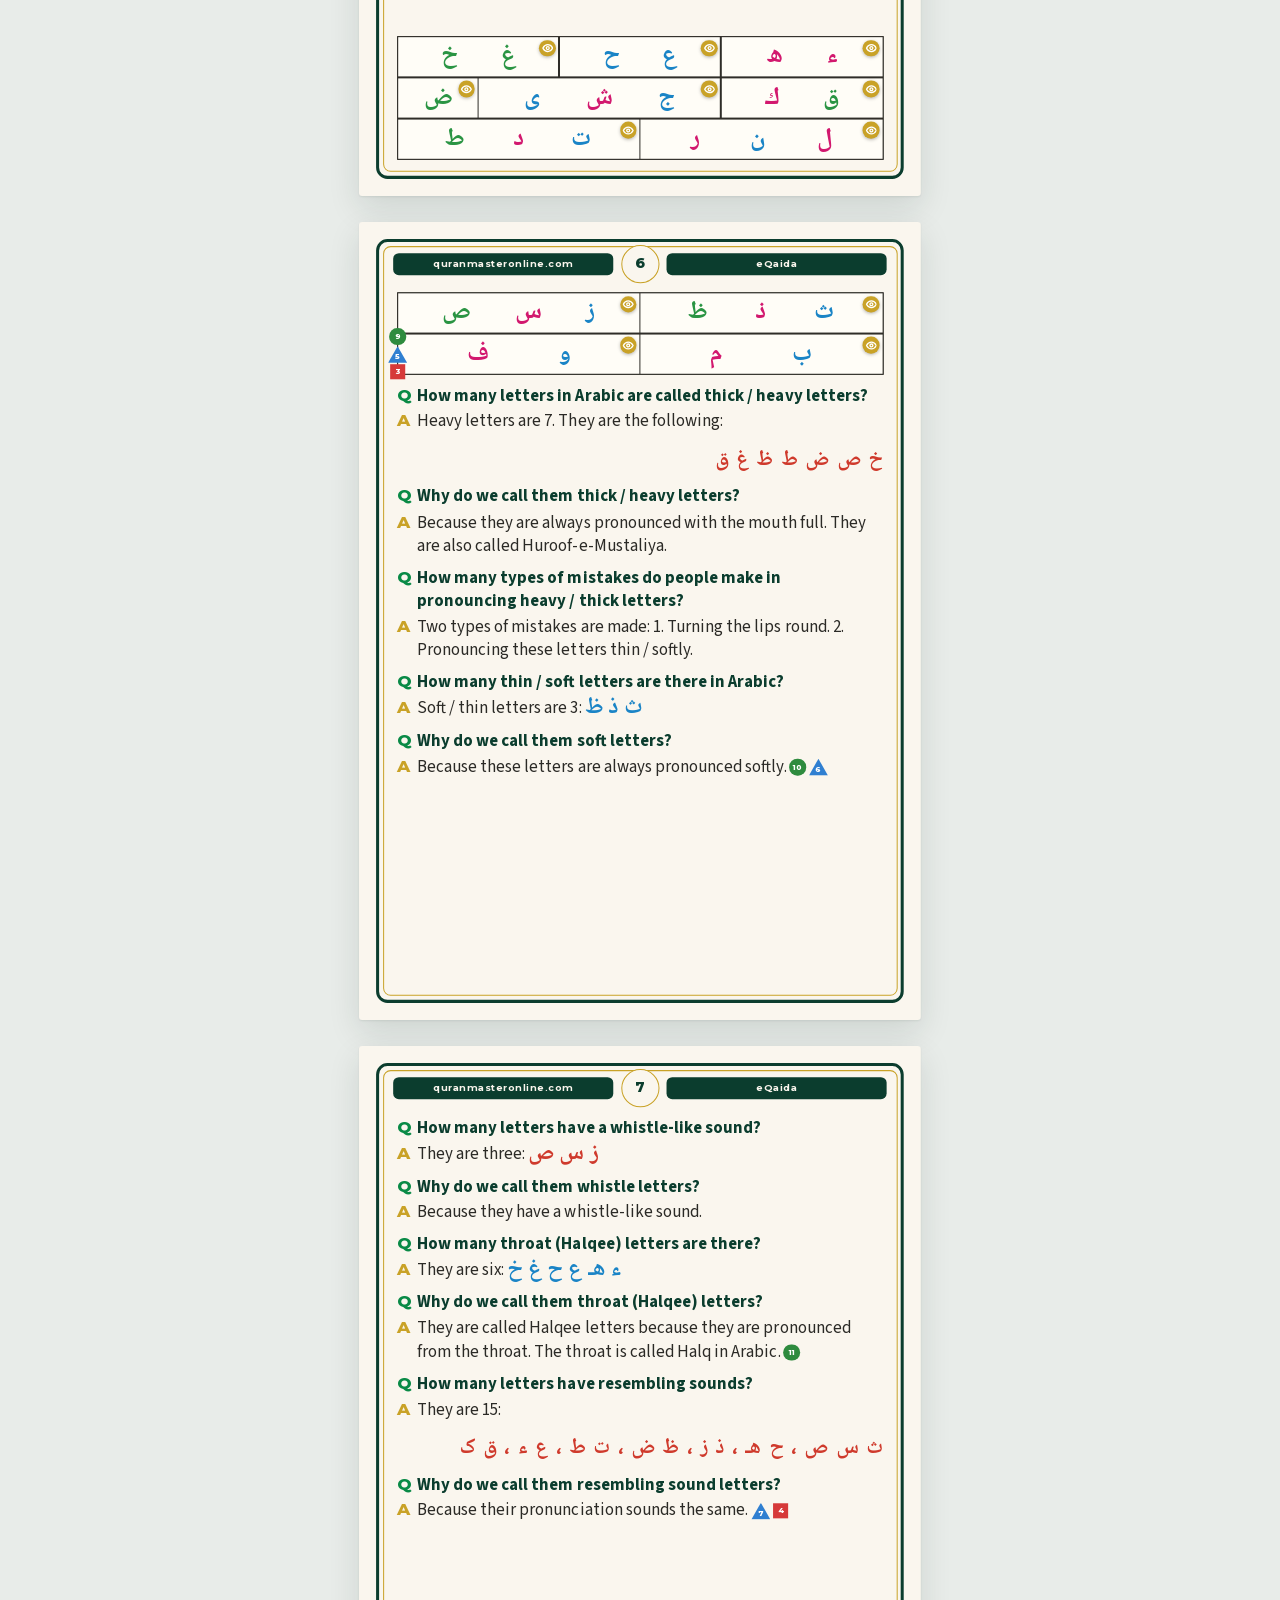
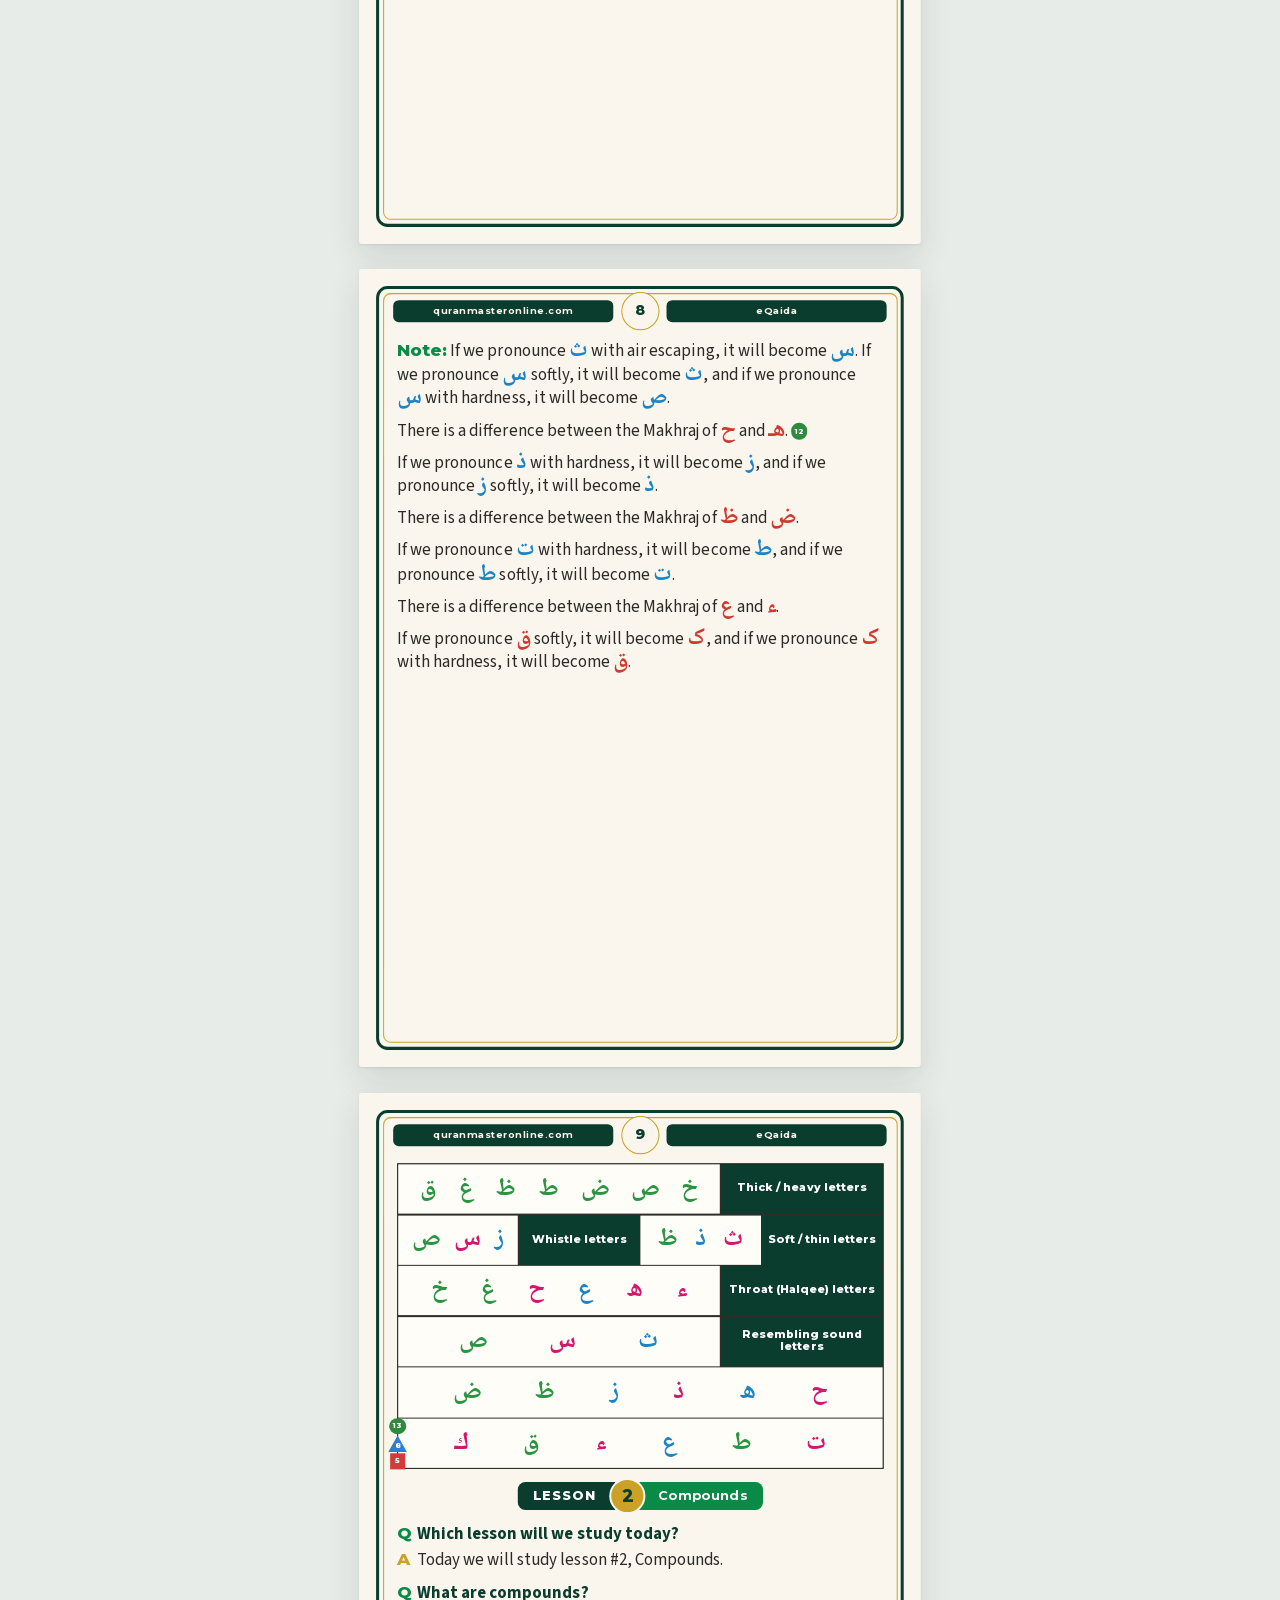
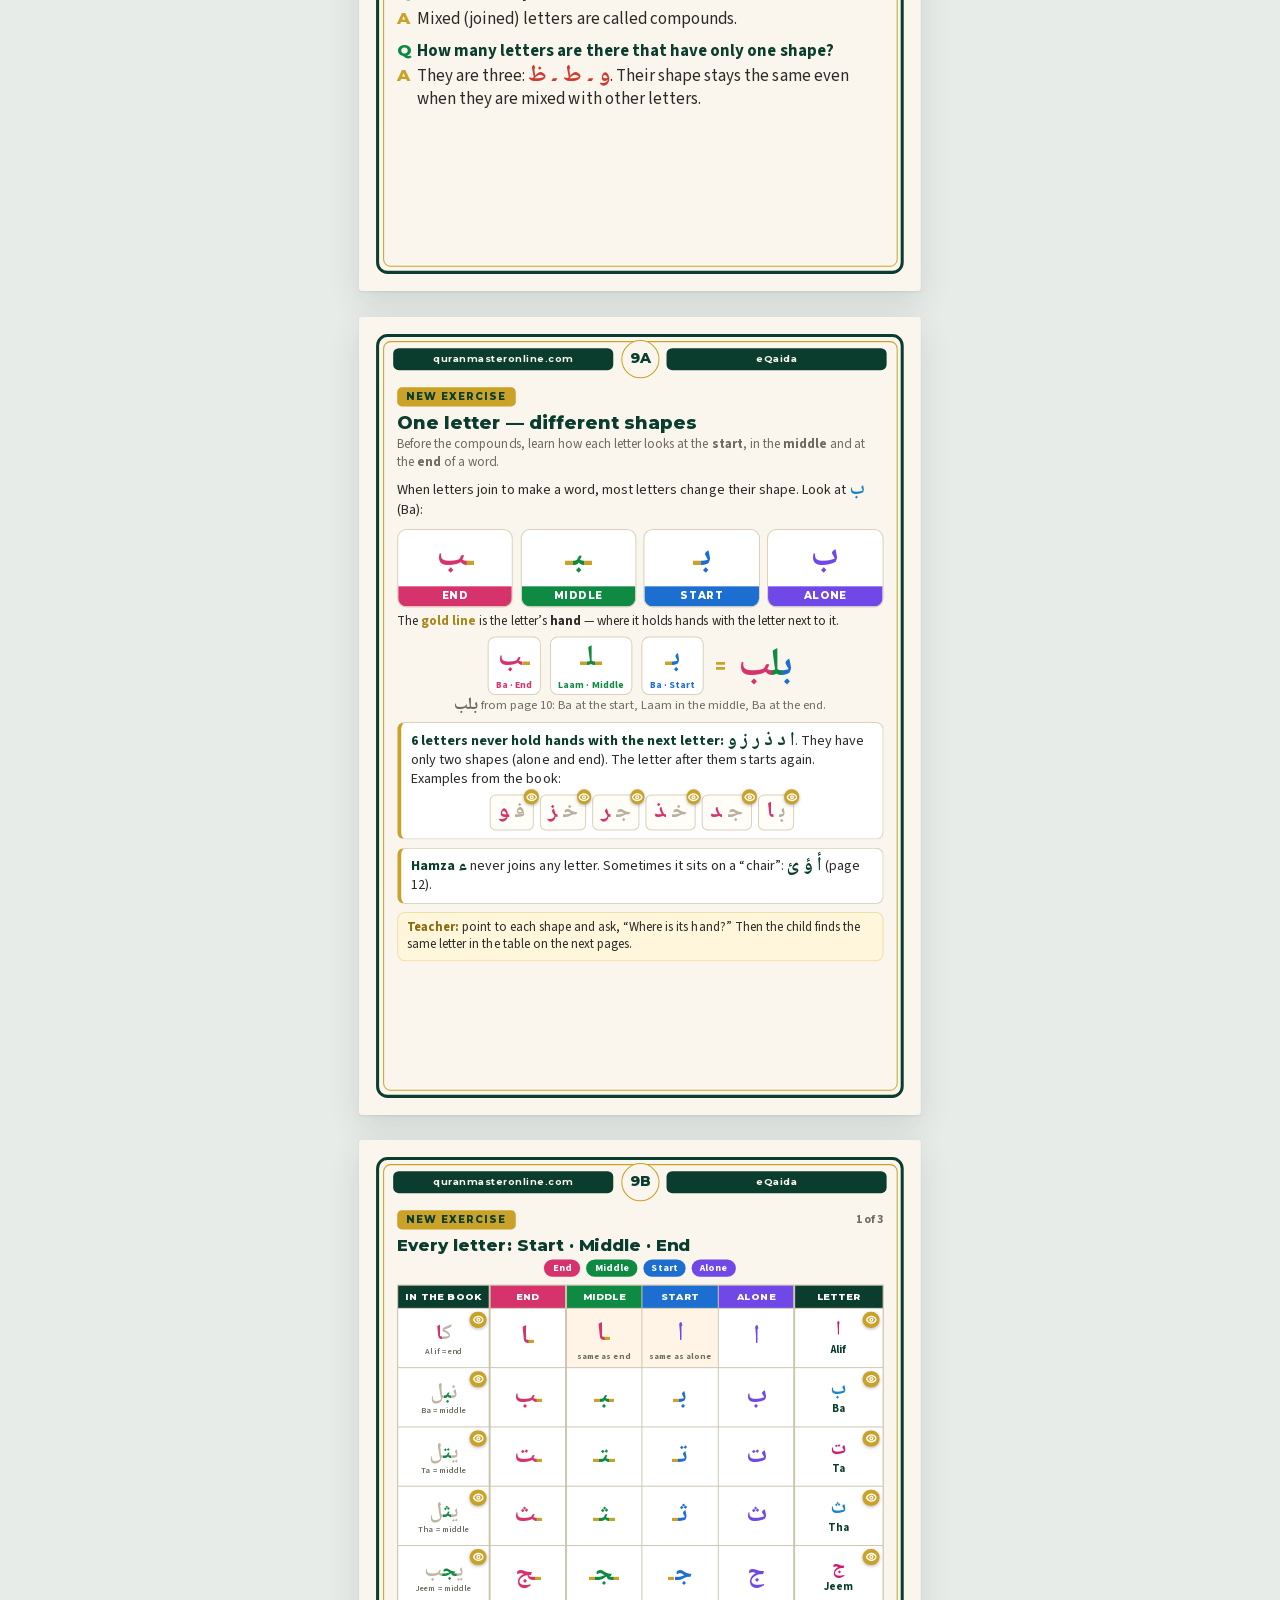
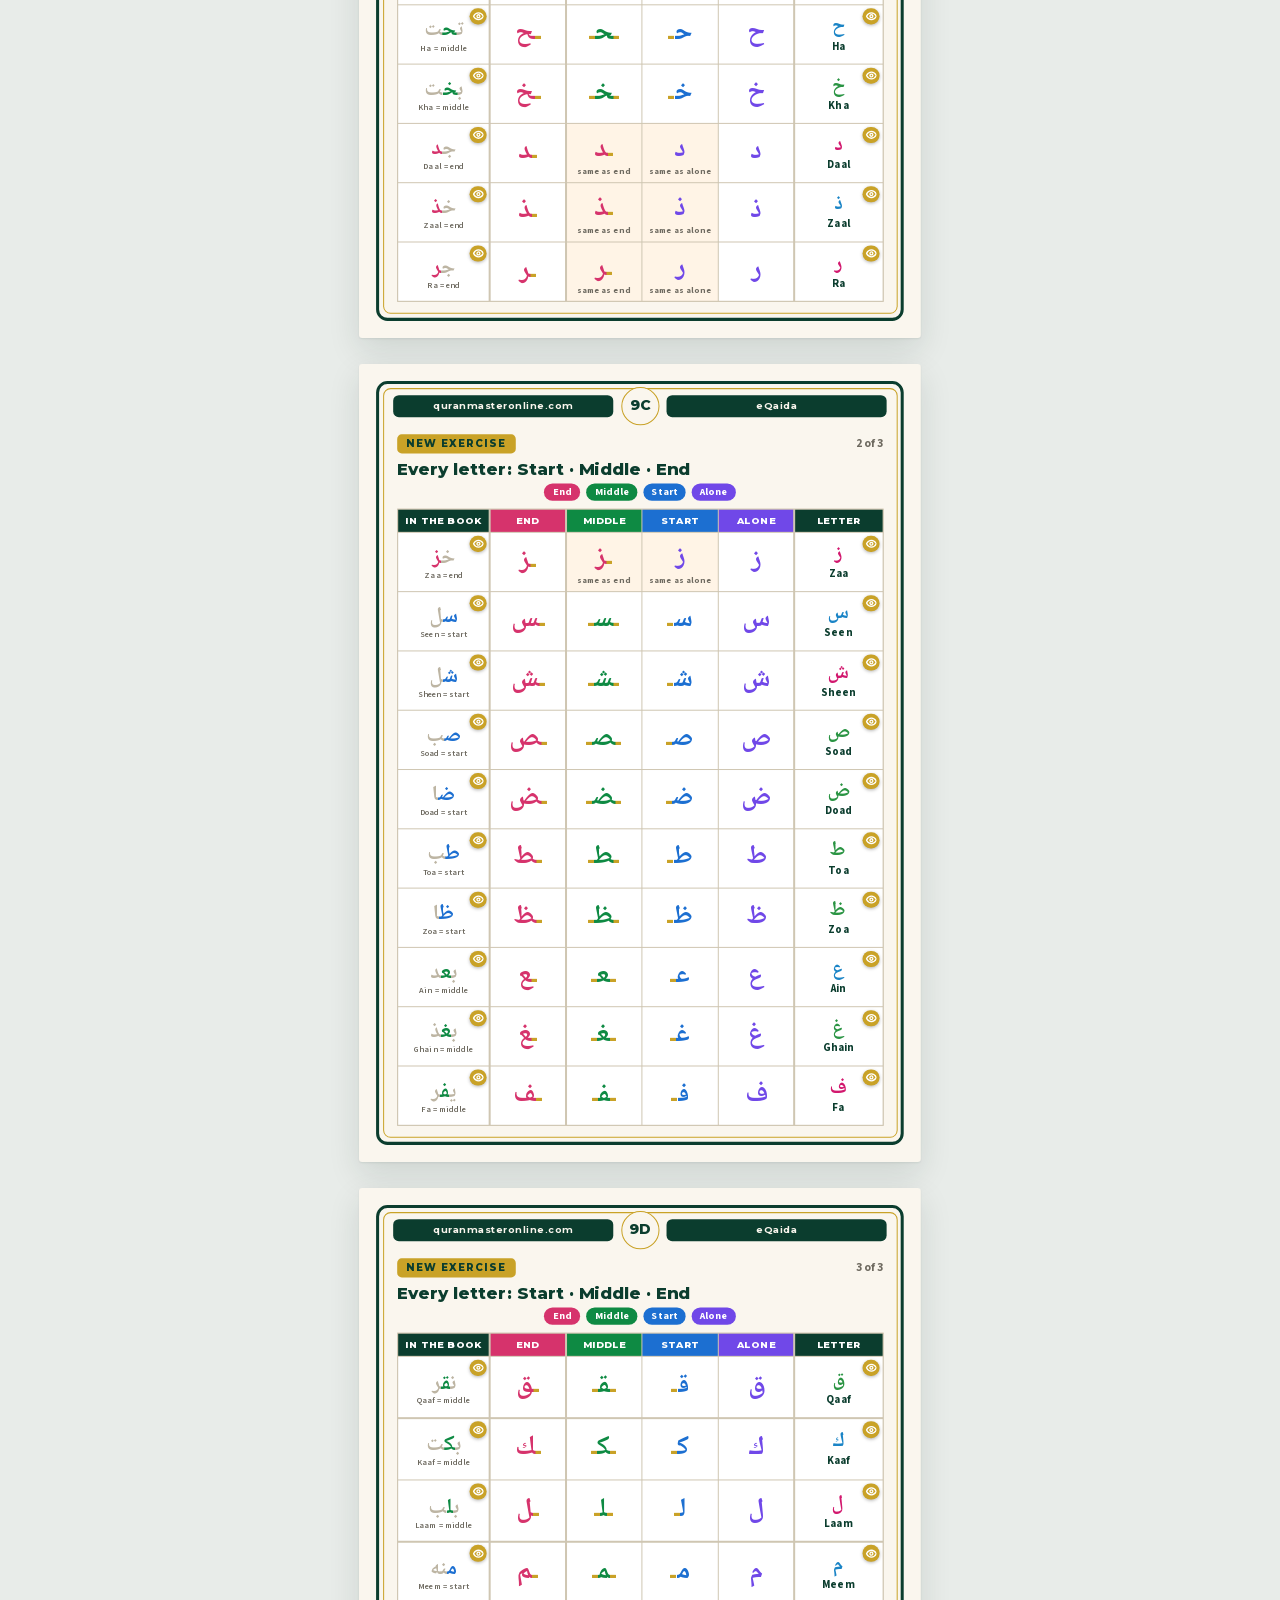
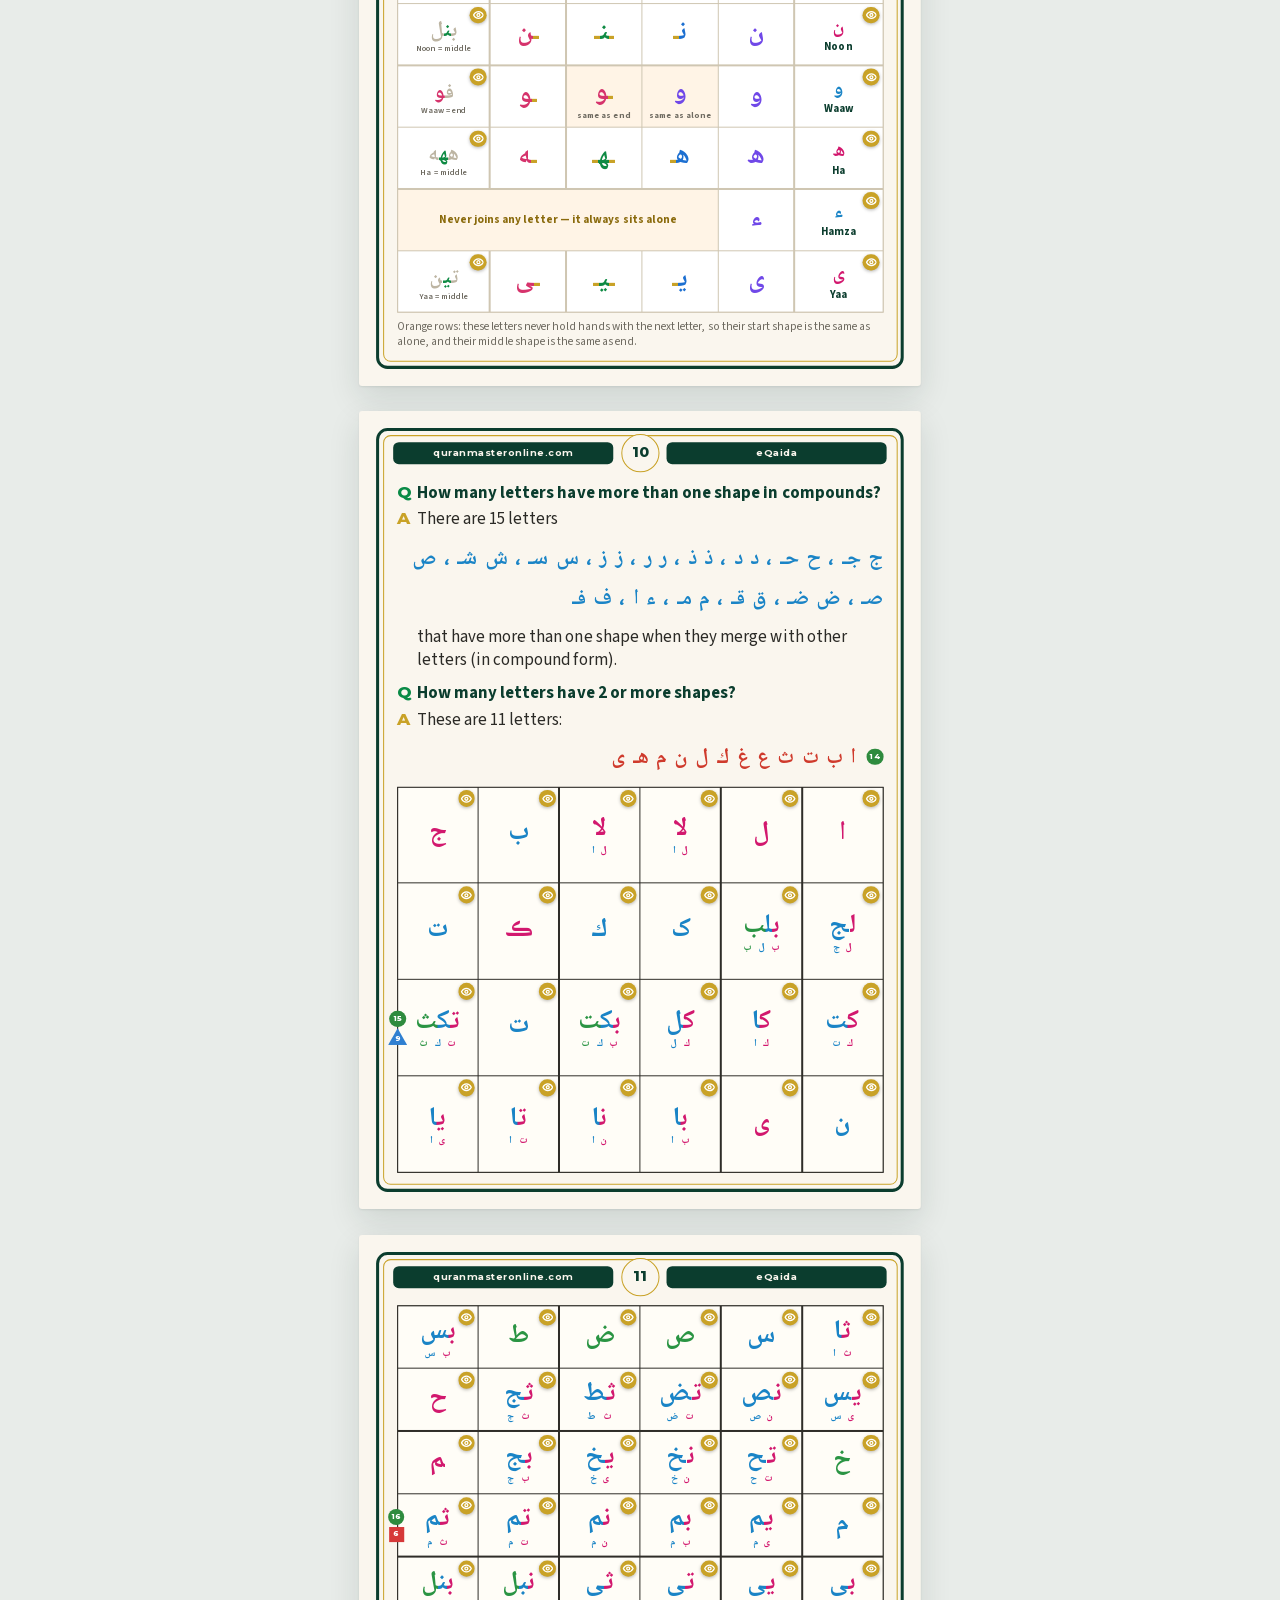
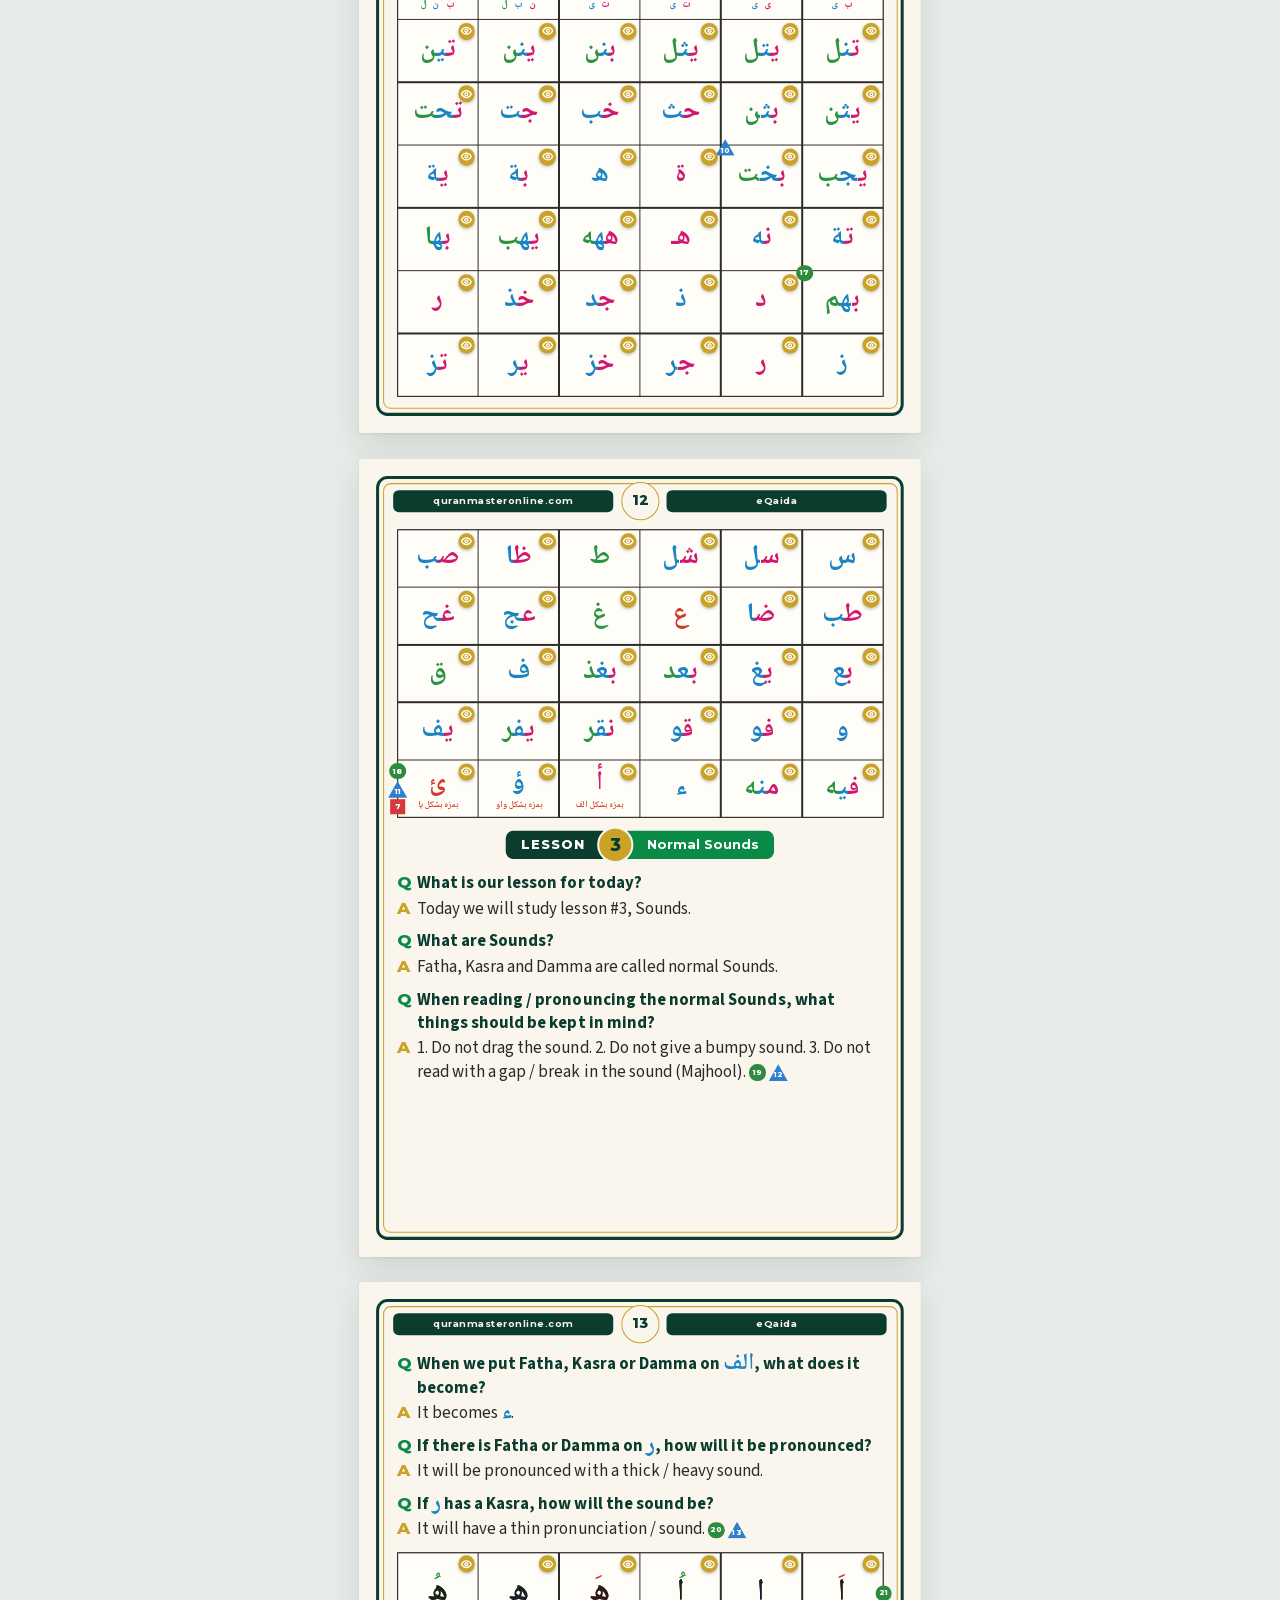
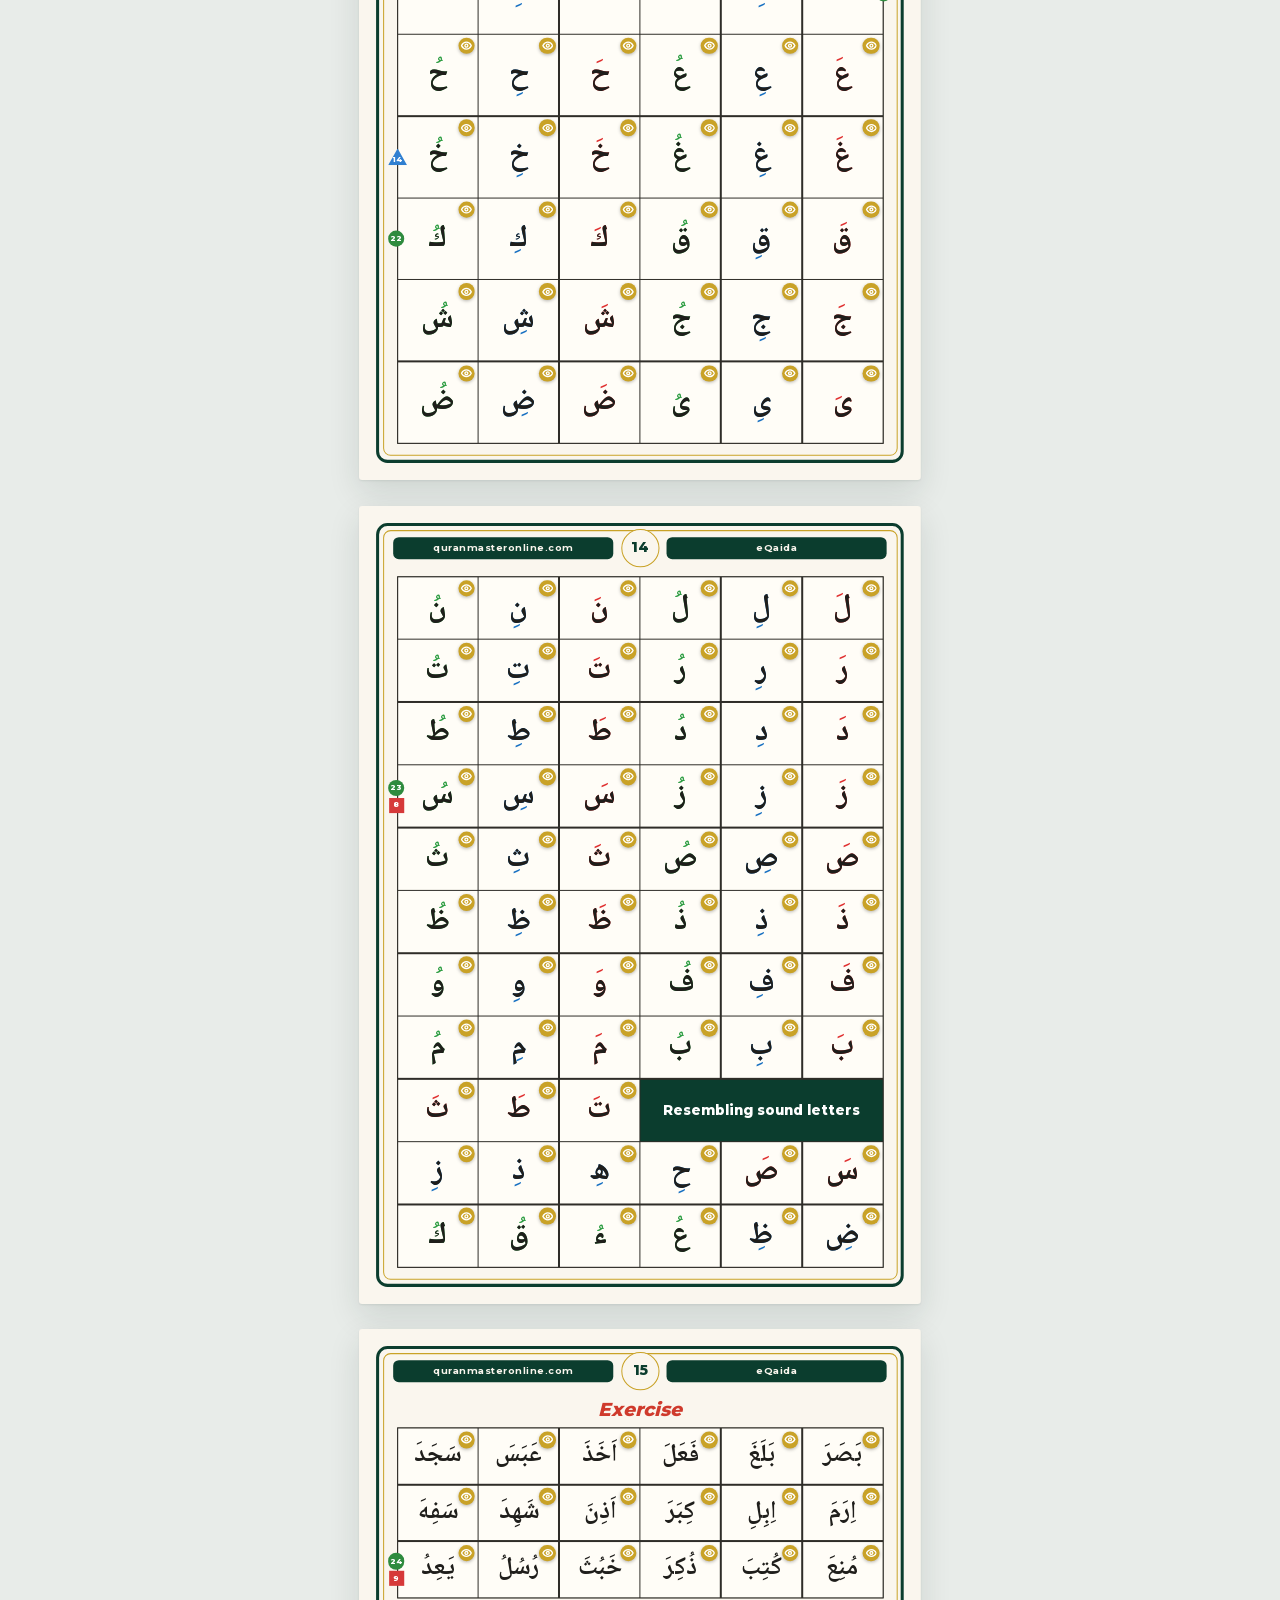
==== commit 2c18ad47: "eQaida Part 2: new help box (Break it, Explain, Stop here), Part 1 colours, clear Dammatain" ====
--- a/Easy Qaida Website/index.html
+++ b/Easy Qaida Website/index.html
@@ -6,14 +6,14 @@
 <meta name="theme-color" content="#0C3B2C">
 <title>eQaida — Interactive</title>
 <link href="fonts/fonts.css" rel="stylesheet">
-<link href="practice.css?v=1113100000" rel="stylesheet">
+<link href="practice.css?v=1116220000" rel="stylesheet">
 <style>
 @page{size:148mm 210mm;margin:0}
 :root{
   --green:#098A46;--deep:#0B3D2E;--gold:#C9A227;--cream:#FAF6EE;--ink:#2B2A26;--muted:#6E6A60;--rule:#2F2D28;--paper:#FFFDF7;
   --P:#D2186E;--B:#1A84C6;--G:#2A9443;--R:#CF3A2C;
   --S:#1C6FD1;--M:#0E8A43;--E:#D6336C;--A:#7048E8;
-  --hf:#E03131;--hk:#1971C2;--hd:#2F9E44;
+  --hf:#E03131;--hk:#1971C2;--hd:#2F9E44;--hs:#7048E8;
 }
 *{box-sizing:border-box}
 html,body{margin:0;padding:0}
@@ -283,6 +283,11 @@
 .lb b{font-family:'Montserrat',sans-serif;font-weight:800;font-size:clamp(15px,2.3vh,23px);color:#0B3D2E}
 .weq{opacity:0;transition:opacity .5s;text-align:center;display:flex;flex-direction:column;gap:.6vh;align-items:center}
 .weq.on{opacity:1}
+.xp.stp .g{text-shadow:0 0 0 transparent}
+.xp.stp.bump{animation:xbump .6s cubic-bezier(.2,.9,.3,1.4)}
+@keyframes xbump{40%{transform:scale(1.12)}}
+.note.stopn{background:#F1ECFF;border-color:#D6CBFA;color:#3B2A80}
+.xbtn.stopon{background:#C92A2A!important;border-color:#C92A2A!important;color:#fff!important}
 .weq .eqA{font-family:'Noto Naskh Arabic',serif;font-weight:700;font-size:min(6.5vh,52px);direction:rtl;line-height:1.4}
 .weq .eqA i{font-style:normal;color:#C9A227;font-family:'Montserrat',sans-serif;font-weight:800;margin:0 .25em;font-size:.7em}
 .weq .eqE{font-size:clamp(17px,2.4vh,24px);font-weight:700;color:#0B3D2E}
@@ -499,6 +504,7 @@
 <body>
 <div class="tb">
   <span class="tbm">ب</span><b class="tbt">eQaida<small>Interactive · Takhti 1–3</small></b>
+  <a class="tbb wide" id="bookSw" href="part2.html" title="Open the other part of eQaida"><svg viewBox="0 0 24 24" fill="none" stroke="currentColor" stroke-width="1.9" stroke-linecap="round" stroke-linejoin="round" aria-hidden="true"><path d="M4 5.5A2.5 2.5 0 0 1 6.5 3H20v15H6.5A2.5 2.5 0 0 0 4 20.5z"/><path d="M4 20.5A2.5 2.5 0 0 0 6.5 23H20v-5"/></svg><span>Part 2</span></a>
   <div class="tbsp"></div>
   <button class="tbb" id="pPrev" aria-label="Previous page">‹</button>
   <select id="pSel" aria-label="Go to page"></select>
@@ -954,7 +960,7 @@
   return {left:sv('<path d="M15 5l-7 7 7 7"/>'),right:sv('<path d="M9 5l7 7-7 7"/>'),back:sv('<path d="M19 12H5M11 6l-6 6 6 6"/>'),fwd:sv('<path d="M5 12h14M13 6l6 6-6 6"/>'),
     play:sv('<path d="M8 5v14l11-7z"/>'),pause:sv('<path d="M8 5v14M16 5v14"/>'),again:sv('<path d="M19.5 12a7.5 7.5 0 1 1-2.2-5.3"/><path d="M19.5 4v4.5H15"/>'),
     cut:sv('<circle cx="6" cy="7" r="2.5"/><circle cx="6" cy="17" r="2.5"/><path d="M8 8.5L20 17M8 15.5L20 7"/>'),join:sv('<path d="M10 14a4 4 0 0 0 5.7 0l3-3a4 4 0 0 0-5.7-5.7l-1 1"/><path d="M14 10a4 4 0 0 0-5.7 0l-3 3a4 4 0 0 0 5.7 5.7l1-1"/>'),
-    x:sv('<path d="M6 6l12 12M18 6L6 18"/>'),fitw:sv('<path d="M3 12h18M7 8l-4 4 4 4M17 8l4 4-4 4"/>'),full:sv('<path d="M4 9V4h5M20 9V4h-5M4 15v5h5M20 15v5h-5"/>')}; })();
+    x:sv('<path d="M6 6l12 12M18 6L6 18"/>'),stop:sv('<path d="M8.5 3h7L21 8.5v7L15.5 21h-7L3 15.5v-7z"/><path d="M8 12h8"/>'),fitw:sv('<path d="M3 12h18M7 8l-4 4 4 4M17 8l4 4-4 4"/>'),full:sv('<path d="M4 9V4h5M20 9V4h-5M4 15v5h5M20 15v5h-5"/>')}; })();
 const EYE='<svg viewBox="0 0 24 24" fill="none" stroke="currentColor" stroke-width="2.6" stroke-linecap="round" stroke-linejoin="round" aria-hidden="true"><path d="M2 12s3.6-7 10-7 10 7 10 7-3.6 7-10 7S2 12 2 12z"/><circle cx="12" cy="12" r="3"/></svg>';
 
 /* ---------- makharij: where each letter comes from (book pages 4–5) ---------- */
@@ -1048,7 +1054,7 @@
   const el=X.list[X.i], key=el.dataset.x, k=key.indexOf(":"), type=key.slice(0,k), arg=key.slice(k+1);
   document.getElementById("xCount").textContent=`Box ${X.i+1} of ${X.list.length}`;
   document.getElementById("xPrev").disabled=X.i===0; document.getElementById("xNext").disabled=X.i===X.list.length-1;
-  ({l:()=>{ const [id,sc]=arg.split(":"); if(sc) letterX(id,sc); else beginnerX(id); }, s:()=>singleX(arg), w:()=>wordX(arg,false), e:()=>wordX(arg,true), h:()=>{ const [id,h]=arg.split(":"); harakaX(id,h); }, m:()=>makhrajX(arg.split(","))})[type]();
+  (({l:()=>{ const [id,sc]=arg.split(":"); if(sc) letterX(id,sc); else beginnerX(id); }, s:()=>singleX(arg), w:()=>wordX(arg,false), e:()=>wordX(arg,true), h:()=>{ const [id,h]=arg.split(":"); harakaX(id,h); }, m:()=>makhrajX(arg.split(","))})[type]||(()=>{ const f=(window.XT||{})[type]; if(f) f(arg); }))();
 }
 const setTitle=h=>document.getElementById("xTitle").innerHTML=h;
 function ctlBtn(label,fn,pri){ const b=document.createElement("button"); b.className="xbtn"+(pri?" pri":""); b.innerHTML=label; b.onclick=fn; xCtl.appendChild(b); return b; }
@@ -1245,30 +1251,38 @@
 
 /* ---------- 2. word / compound / exercise word: break into letters ---------- */
 function wordX(w,sounds){
-  const ps=analyze(w);
-  setTitle(`<bdi class="xa">${w}</bdi> &nbsp;${sounds?`${ps.length} sounds`:`${ps.length} letters joined`}`);
-  const col=p=>sounds?(HC[harakaOfX(p)]||"#2B2A26"):SC[p.form];
-  const piece=p=>`<div class="xp"><span class="g" style="color:${col(p)}">${ptxt(p)}</span><div class="lb"><span class="iso">${sounds?p.ch+p.m:isoOf(p)}</span><b>${sounds?sylOf(p):nameOf(p)}</b>${sounds?(harakaOfX(p)?`<span class="chipx" style="background:${HC[harakaOfX(p)]}">${HN[harakaOfX(p)]}</span>`:""):`<span class="chipx c${p.form}">${FORMN[p.form]}</span>`}</div></div>`;
-  let why=[];
-  if(!sounds){
-    ps.forEach((p,i)=>{ const n=ps[i+1]; if(n&&p.j==="R") why.push(`${nameOf(p)} never holds hands with the next letter, so ${nameOf(n)} starts again.`); });
-    if(ps.some(p=>p.id==="hamza")) why.push("Hamza never joins any letter.");
-    if(/لا/.test(w)) why.push("Laam + Alif are written together like this: لا");
-  }
-  const eqA=ps.map(p=>`<span style="color:${col(p)}">${sounds?p.ch+p.m:isoOf(p)}</span>`).join("<i>+</i>")+"<i>=</i>"+`<span>${w}</span>`;
-  const eqE=sounds?`${ps.map(sylOf).join(" + ")} = <span style="color:#098A46">${ps.map(sylOf).join("")}</span> — now read the whole word.`:ps.map(nameOf).join(" + ");
-  xBody.innerHTML=`${sounds?`<div class="lgx"><span class="chipx" style="background:var(--hf)">Fatha</span><span class="chipx" style="background:var(--hk)">Kasra</span><span class="chipx" style="background:var(--hd)">Damma</span></div>`
-     :`<div class="lgx"><span class="chipx cA">Alone</span><span class="chipx cS">Start</span><span class="chipx cM">Middle</span><span class="chipx cE">End</span></div>`}
-    <div class="wx"><div class="xw" id="xw">${ps.map(piece).join("")}</div>
-    <div class="weq" id="weq"><div class="eqA">${eqA}</div><div class="eqE">${eqE}</div>${why.map(t=>`<div class="note">${t}</div>`).join("")}</div></div>`;
-  const xw=document.getElementById("xw"), weq=document.getElementById("weq");
-  let broken=false;
+  const ps0=analyze(w), lastH=harakaOfX(ps0[ps0.length-1]); let broken=false, stop=false;
+  const draw=()=>{
+    const ps=stop?ps0.map((p,i)=>i===ps0.length-1?Object.assign({},p,{m:"ْ",stopped:true}):p):ps0, ws=ps.map(p=>p.ch+p.m).join("");
+    setTitle(`<bdi class="xa">${w}</bdi>${stop?` → <bdi class="xa">${ws}</bdi> &nbsp;stopping`:` &nbsp;${sounds?`${ps.length} sounds`:`${ps.length} letters joined`}`}`);
+    const col=p=>p.stopped?"var(--hs)":sounds?(HC[harakaOfX(p)]||"#2B2A26"):SC[p.form];
+    const syl=p=>p.stopped?((p.id==="alif"||p.id==="hamza")?"'":SND[p.id]):sylOf(p);
+    const chip=p=>p.stopped?`<span class="chipx" style="background:var(--hs)">Sukun</span>`:harakaOfX(p)?`<span class="chipx" style="background:${HC[harakaOfX(p)]}">${HN[harakaOfX(p)]}</span>`:"";
+    const piece=p=>`<div class="xp${p.stopped?" stp":""}"><span class="g" style="color:${col(p)}">${ptxt(p)}</span><div class="lb"><span class="iso">${sounds?p.ch+p.m:isoOf(p)}</span><b>${sounds?syl(p):nameOf(p)}</b>${sounds?chip(p):`<span class="chipx c${p.form}">${FORMN[p.form]}</span>`}</div></div>`;
+    let why=[];
+    if(!sounds){
+      ps.forEach((p,i)=>{ const n=ps[i+1]; if(n&&p.j==="R") why.push(`${nameOf(p)} never holds hands with the next letter, so ${nameOf(n)} starts again.`); });
+      if(ps.some(p=>p.id==="hamza")) why.push("Hamza never joins any letter.");
+      if(/لا/.test(w)) why.push("Laam + Alif are written together like this: لا");
+    }
+    const sy=ps.map(syl); if(stop&&sy.length>1) sy[sy.length-2]+=sy.pop();
+    const eqA=ps.map(p=>`<span style="color:${col(p)}">${sounds?p.ch+p.m:isoOf(p)}</span>`).join("<i>+</i>")+"<i>=</i>"+`<span>${sounds?ws:w}</span>`;
+    const eqE=sounds?`${sy.join(" + ")} = <span style="color:#098A46">${sy.join("")}</span>${stop?"":" — now read the whole word."}`:ps.map(nameOf).join(" + ");
+    if(stop) why.push(`<b>Stopping (Waqf):</b> the last letter rests. Its ${HN[lastH]} is dropped: <span class="xar">${w}</span> → <span class="xar" style="color:var(--hs)">${ws}</span>`);
+    xBody.innerHTML=`${sounds?`<div class="lgx"><span class="chipx" style="background:var(--hf)">Fatha</span><span class="chipx" style="background:var(--hk)">Kasra</span><span class="chipx" style="background:var(--hd)">Damma</span>${stop?`<span class="chipx" style="background:var(--hs)">Sukun</span>`:""}</div>`
+       :`<div class="lgx"><span class="chipx cA">Alone</span><span class="chipx cS">Start</span><span class="chipx cM">Middle</span><span class="chipx cE">End</span></div>`}
+      <div class="wx"><div class="xw" id="xw">${ps.map(piece).join("")}</div>
+      <div class="weq" id="weq"><div class="eqA">${eqA}</div><div class="eqE">${eqE}</div>${why.map(t=>`<div class="note${stop?" stopn":""}">${t}</div>`).join("")}</div></div>`;
+  };
   const tb=ctlBtn(XI.cut+"Break it",()=>set(!broken),true);
   ctlBtn(XI.again+"<span>Play again</span>",()=>{ set(false); run(); });
-  const set=b=>{ broken=b; xw.classList.toggle("broken",b); weq.classList.toggle("on",b); tb.innerHTML=b?XI.join+"Join it":XI.cut+"Break it"; };
-  const run=()=>{ stopTimers(); const my=X.tok; X.timer=setTimeout(()=>{ if(my===X.tok) set(true); },900); };
+  if(sounds&&ps0.length>1&&lastH){ const sb=ctlBtn("",()=>{ stop=!stop; if(window.EQSfx) EQSfx.stop(); lab(); draw(); set(broken); if(stop){ const g=document.querySelector("#xw .xp.stp"); if(g) g.classList.add("bump"); } });
+    const lab=()=>{ sb.innerHTML=stop?XI.play+"Read on":XI.stop+"Stop here (Waqf)"; sb.classList.toggle("stopon",stop); }; lab(); }
+  const set=b=>{ broken=b; const xw=document.getElementById("xw"), weq=document.getElementById("weq"); xw.classList.toggle("broken",b); weq.classList.toggle("on",b); tb.innerHTML=b?XI.join+"Join it":XI.cut+"Break it"; };
+  const run=()=>{ stopTimers(); const my=X.tok; X.timer=setTimeout(()=>{ if(my===X.tok){ set(true); if(window.EQSfx) EQSfx.swish(); } },900); };
   X.space=()=>tb.click();
-  if(ps.length>1) run(); else set(true);
+  draw();
+  if(ps0.length>1) run(); else set(true);
 }
 
 /* ---------- 3. letter with a sign (pages 13–14) ---------- */
@@ -1354,9 +1368,10 @@
 <script>
 /* eQuran connection. Leave api empty to keep scores on this device only. See README, "Connecting to eQuran". */
 window.EQAIDA_CONFIG={api:""};
+window.EQAIDA_BOOK="part1";
 </script>
-<script src="sounds.js?v=1113100000"></script>
-<script src="practice.js?v=1113100000"></script>
+<script src="sounds.js?v=1116220000"></script>
+<script src="practice.js?v=1116220000"></script>
 <script>
 /* if this page was opened without its folder (for example straight from inside a zip), say so clearly */
 addEventListener("load",function(){ setTimeout(function(){ if(window.EQPractice||window.__SINGLE) return;
--- a/Easy Qaida Website/practice.css
+++ b/Easy Qaida Website/practice.css
@@ -213,6 +213,8 @@
 .pz-rg{flex:1;min-height:0;display:grid;direction:rtl;gap:8px;grid-template-columns:repeat(var(--c,6),minmax(0,1fr));grid-auto-rows:1fr}
 .pz-rcell{font:inherit;position:relative;background:#fff;border:1px solid var(--line);border-radius:16px;cursor:pointer;display:grid;place-items:center;min-height:0;overflow:hidden;touch-action:manipulation}
 .pz-rcell .pz-a{font-size:calc(var(--fs,64px) * var(--k,1));line-height:1.45;pointer-events:none}
+.pz-rcell.line{padding:6px 14px}
+.pz-rcell.line .pz-a{line-height:1.7}
 .pz-rcell.bad{background:var(--redt);border-color:var(--red)}
 .pz-rcell.bad::after{content:"";position:absolute;top:8px;left:8px;width:14px;height:14px;border-radius:50%;background:var(--red)}
 .pz-rf{display:flex;align-items:center;gap:12px;justify-content:center;flex-wrap:wrap}
@@ -669,3 +671,53 @@
   .pz-nav{padding:3px 12px}
   .pz-nav button{padding:4px 12px;font-size:13.5px}
 }
+
+/* ================= Part 2 games (16 Nov) ================= */
+.pz-sort{flex:1;min-height:0;display:flex;flex-direction:column;align-items:center;justify-content:center;gap:2vh}
+.pz-sc{min-width:min(44vh,340px);height:min(30vh,250px);padding:0 4vw;background:#fff;border:1px solid var(--line);border-radius:26px;box-shadow:var(--sh);display:grid;place-items:center;transition:background .3s,border-color .3s}
+.pz-sc .pz-a{font-size:calc(min(18vh,150px) * var(--k,1));line-height:1.5}
+.pz-sc.ok{border-color:var(--g2);background:#F2FBF6}
+.pz-sc.hop .pz-a{animation:pzHop .55s cubic-bezier(.3,1.6,.5,1) 2}
+@keyframes pzHop{40%{transform:translateY(-24px)}}
+.pz-sb{display:flex;direction:rtl;gap:14px;width:min(720px,96%)}
+.pz-so{flex:1;font:inherit;direction:ltr;position:relative;background:#fff;border:1.5px solid var(--line);border-radius:18px;padding:16px 10px 14px;cursor:pointer;display:flex;flex-direction:column;align-items:center;gap:8px;box-shadow:var(--sh);transition:transform .15s;touch-action:manipulation}
+.pz-so:hover{transform:translateY(-2px)}
+.pz-so b{font-size:clamp(17px,2.6vh,22px);color:var(--fc)}
+.pz-so .pic{display:flex;align-items:center;justify-content:center;height:26px;color:var(--fc)}
+.pz-so .pic i{display:block;height:12px;border-radius:6px;background:var(--fc)}
+.pz-so .pic .pz-i{width:26px;height:26px}
+.pz-so.ok{border-color:var(--fc);background:color-mix(in srgb,var(--fc) 10%,#fff)}
+.pz-so.bad{border-color:var(--red);animation:pzShake .4s}
+.pz-lat{font-family:'Source Sans 3',sans-serif;font-weight:800;font-size:min(6vh,46px);color:var(--g);direction:ltr}
+.pz-split{display:flex;align-items:center;gap:16px;direction:rtl}
+.pz-split .tile{display:flex;flex-direction:column;align-items:center;background:#fff;border:1px solid var(--line);border-radius:16px;padding:0 18px 8px;box-shadow:var(--sh);animation:pzPopIn .45s ease both}
+.pz-split .tile .pz-a{font-size:min(9vh,72px);line-height:1.55}
+.pz-split .tile b{direction:ltr;font-size:19px;color:var(--g)}
+.pz-split>i{font-style:normal;font-weight:800;font-size:30px;color:var(--gold)}
+.pz-stopw{display:flex;align-items:center;gap:18px;direction:rtl}
+.pz-stopw .w{background:#fff;border:1px solid var(--line);border-radius:20px;padding:0 26px;box-shadow:var(--sh)}
+.pz-stopw .w .pz-a{font-size:calc(min(12vh,96px) * var(--k,1));line-height:1.6}
+.pz-stopw .sg{width:70px;height:70px;background:#D64545;color:#fff;font-weight:800;font-size:15px;letter-spacing:.04em;display:grid;place-items:center;clip-path:polygon(30% 0,70% 0,100% 30%,100% 70%,70% 100%,30% 100%,0 70%,0 30%)}
+.pz-word i.gap{display:inline-block;width:.35em}
+.pz-jnum{font-size:22px;font-weight:800;color:var(--ink);line-height:1.1}
+.pz-jn small{max-width:84px;overflow:hidden;white-space:nowrap;text-overflow:ellipsis}
+.pz-jn[data-step]{cursor:pointer}
+@media (max-width:700px){
+  .pz-sc{min-width:0;width:min(84vw,340px);height:min(24vh,200px)}
+  .pz-sc .pz-a{font-size:calc(min(14vh,40vw,150px) * var(--k,1))}
+  .pz-sb{gap:8px;width:100%}
+  .pz-so{padding:12px 6px 10px}
+  .pz-split .tile .pz-a{font-size:min(7vh,15vw)}
+  .pz-stopw .w .pz-a{font-size:calc(min(9vh,22vw) * var(--k,1))}
+  .pz-stopw .sg{width:54px;height:54px;font-size:12px}
+  .pz-jnum{font-size:17px}
+  .pz-jn small{max-width:56px}
+}
+@media (max-height:500px){
+  .pz-sc{height:30vh}
+  .pz-sc .pz-a{font-size:calc(20vh * var(--k,1))}
+  .pz-so{padding:6px;gap:3px}
+  .pz-split .tile .pz-a{font-size:12vh}
+}
+
+.pz-spot .pz-word.num span{padding:0 .17em}
